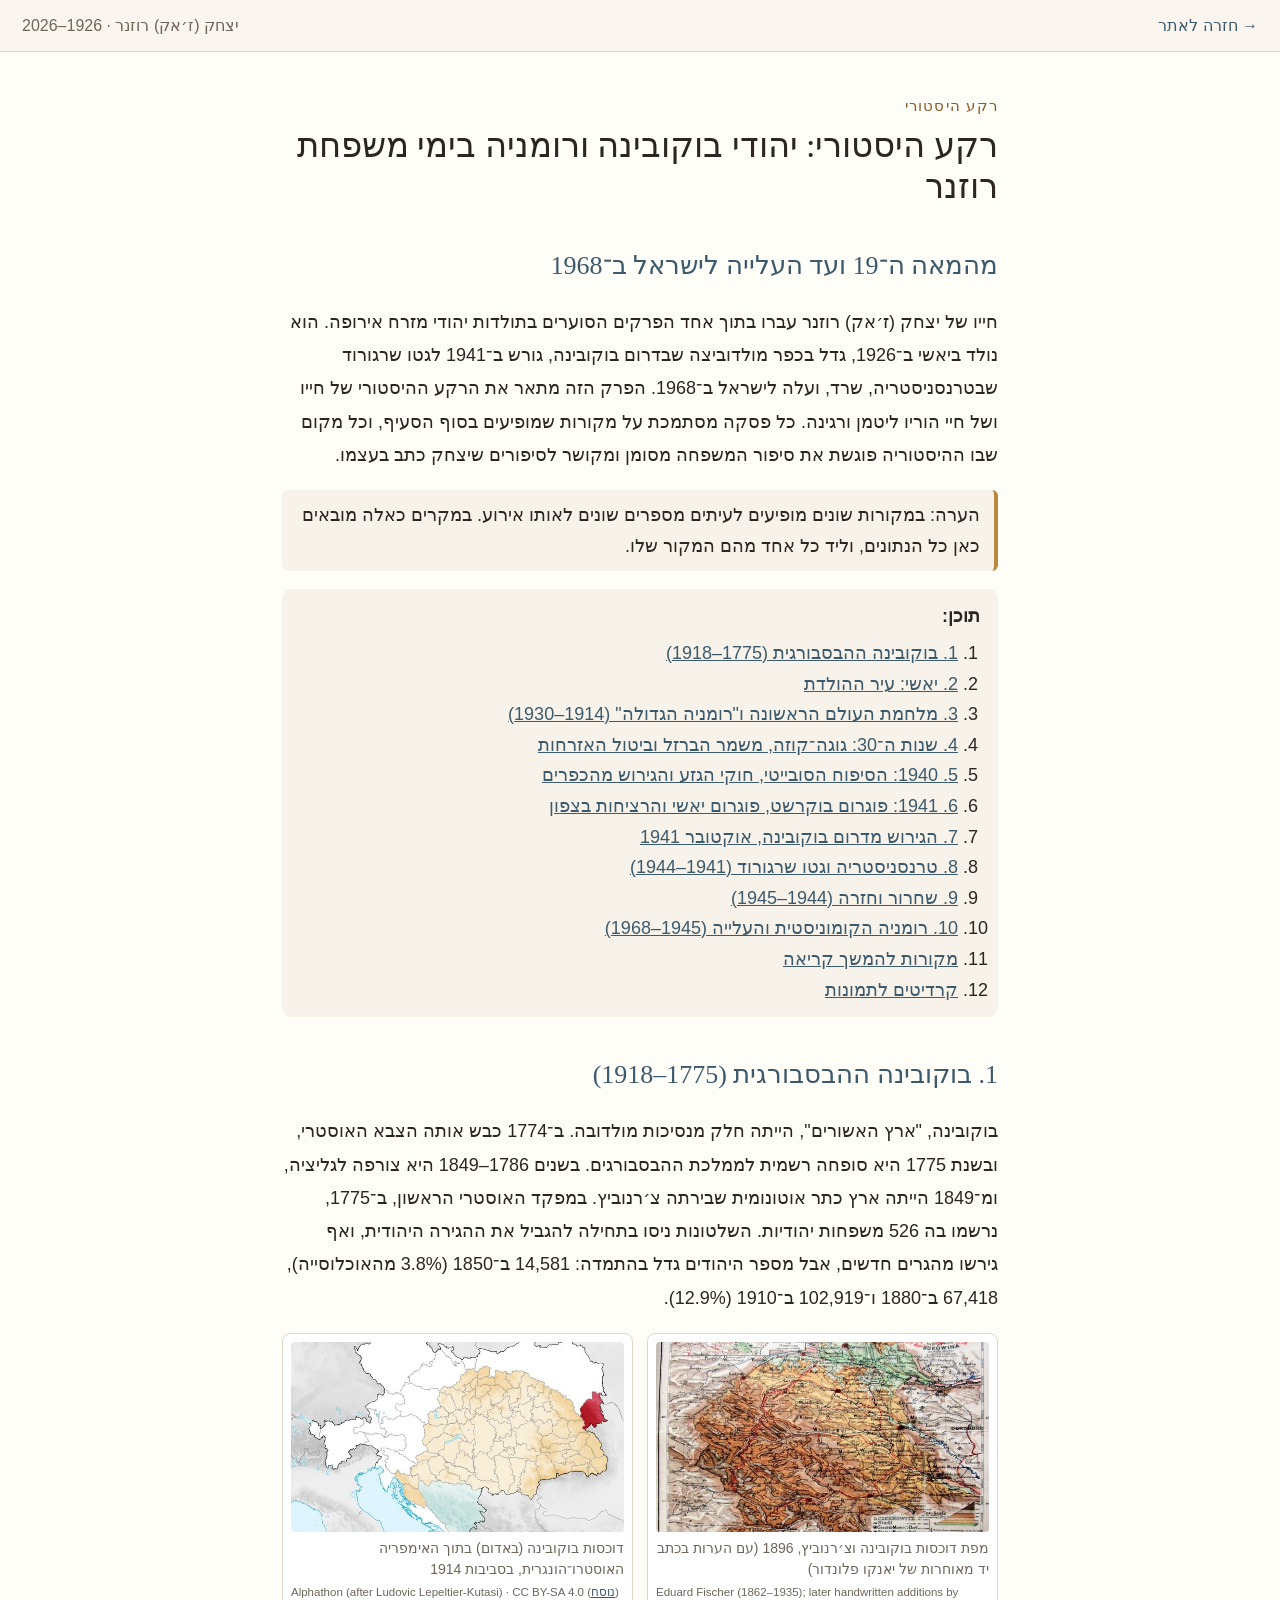
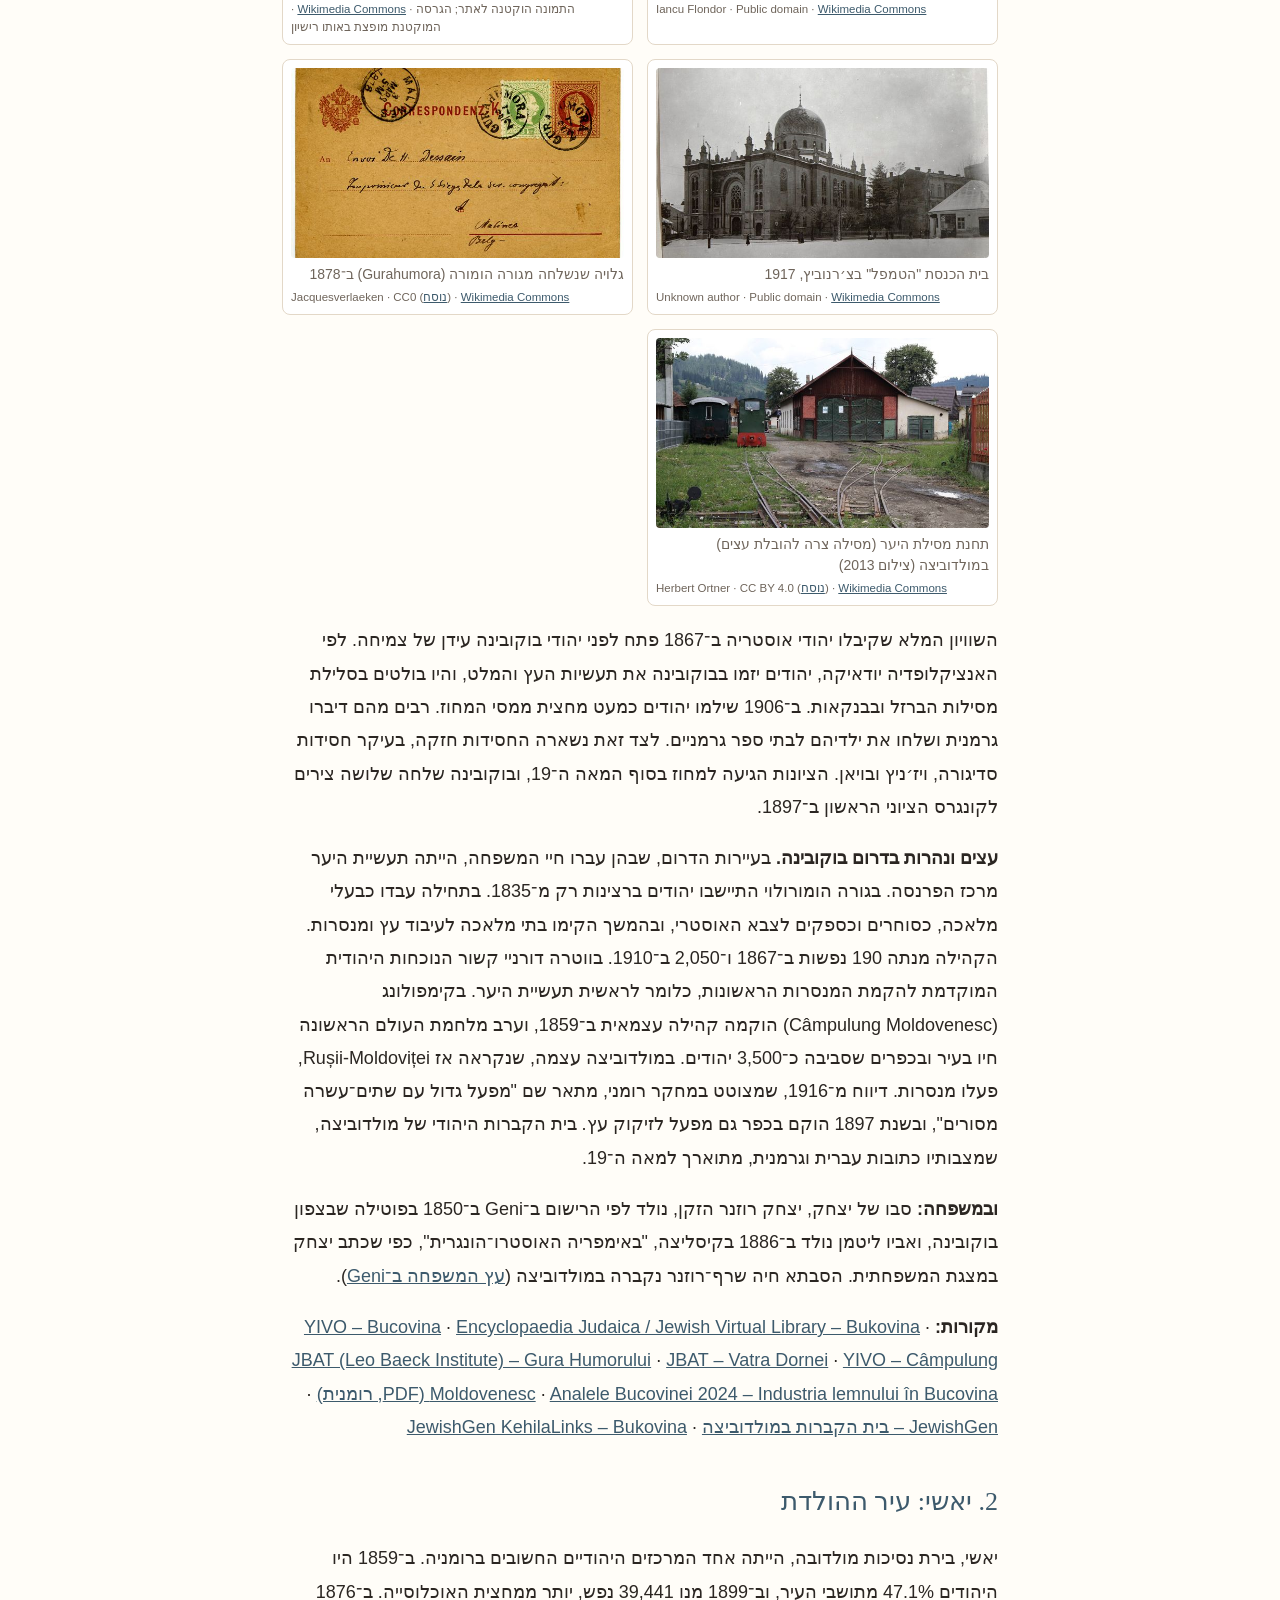
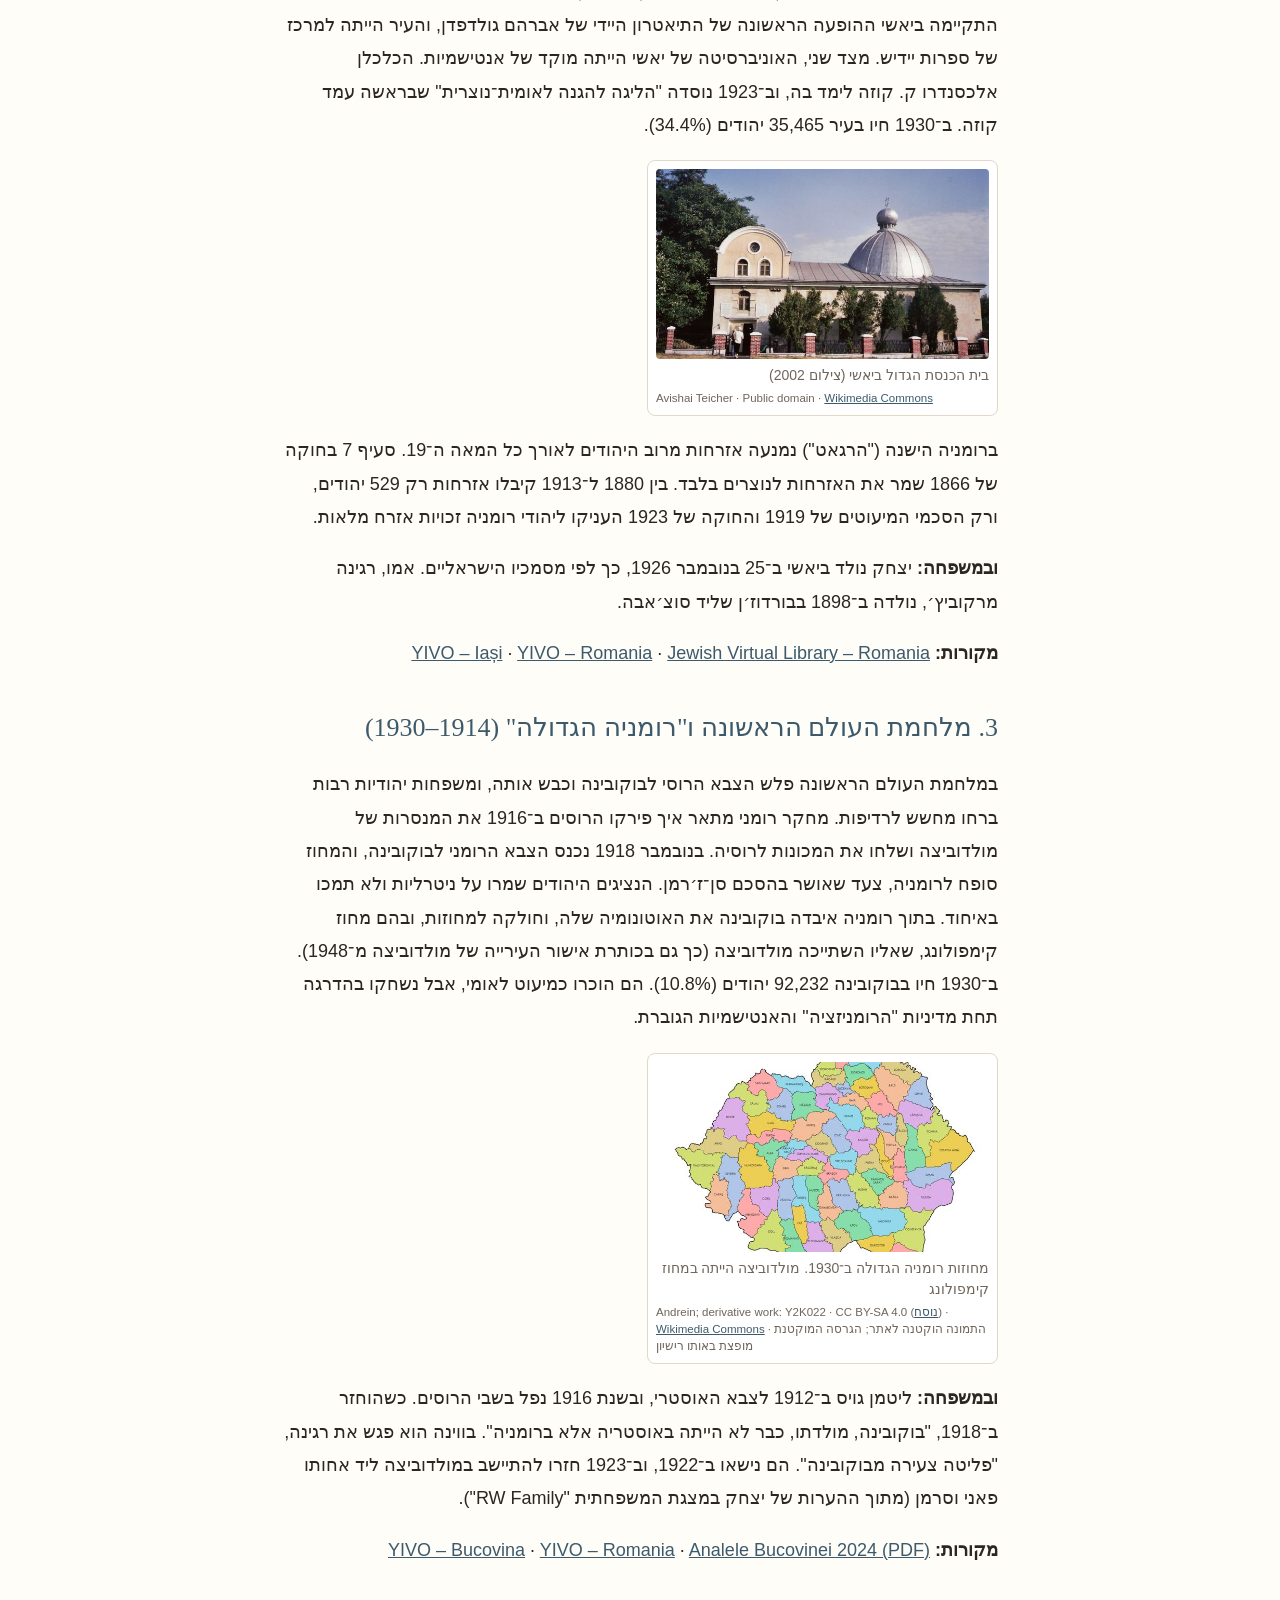
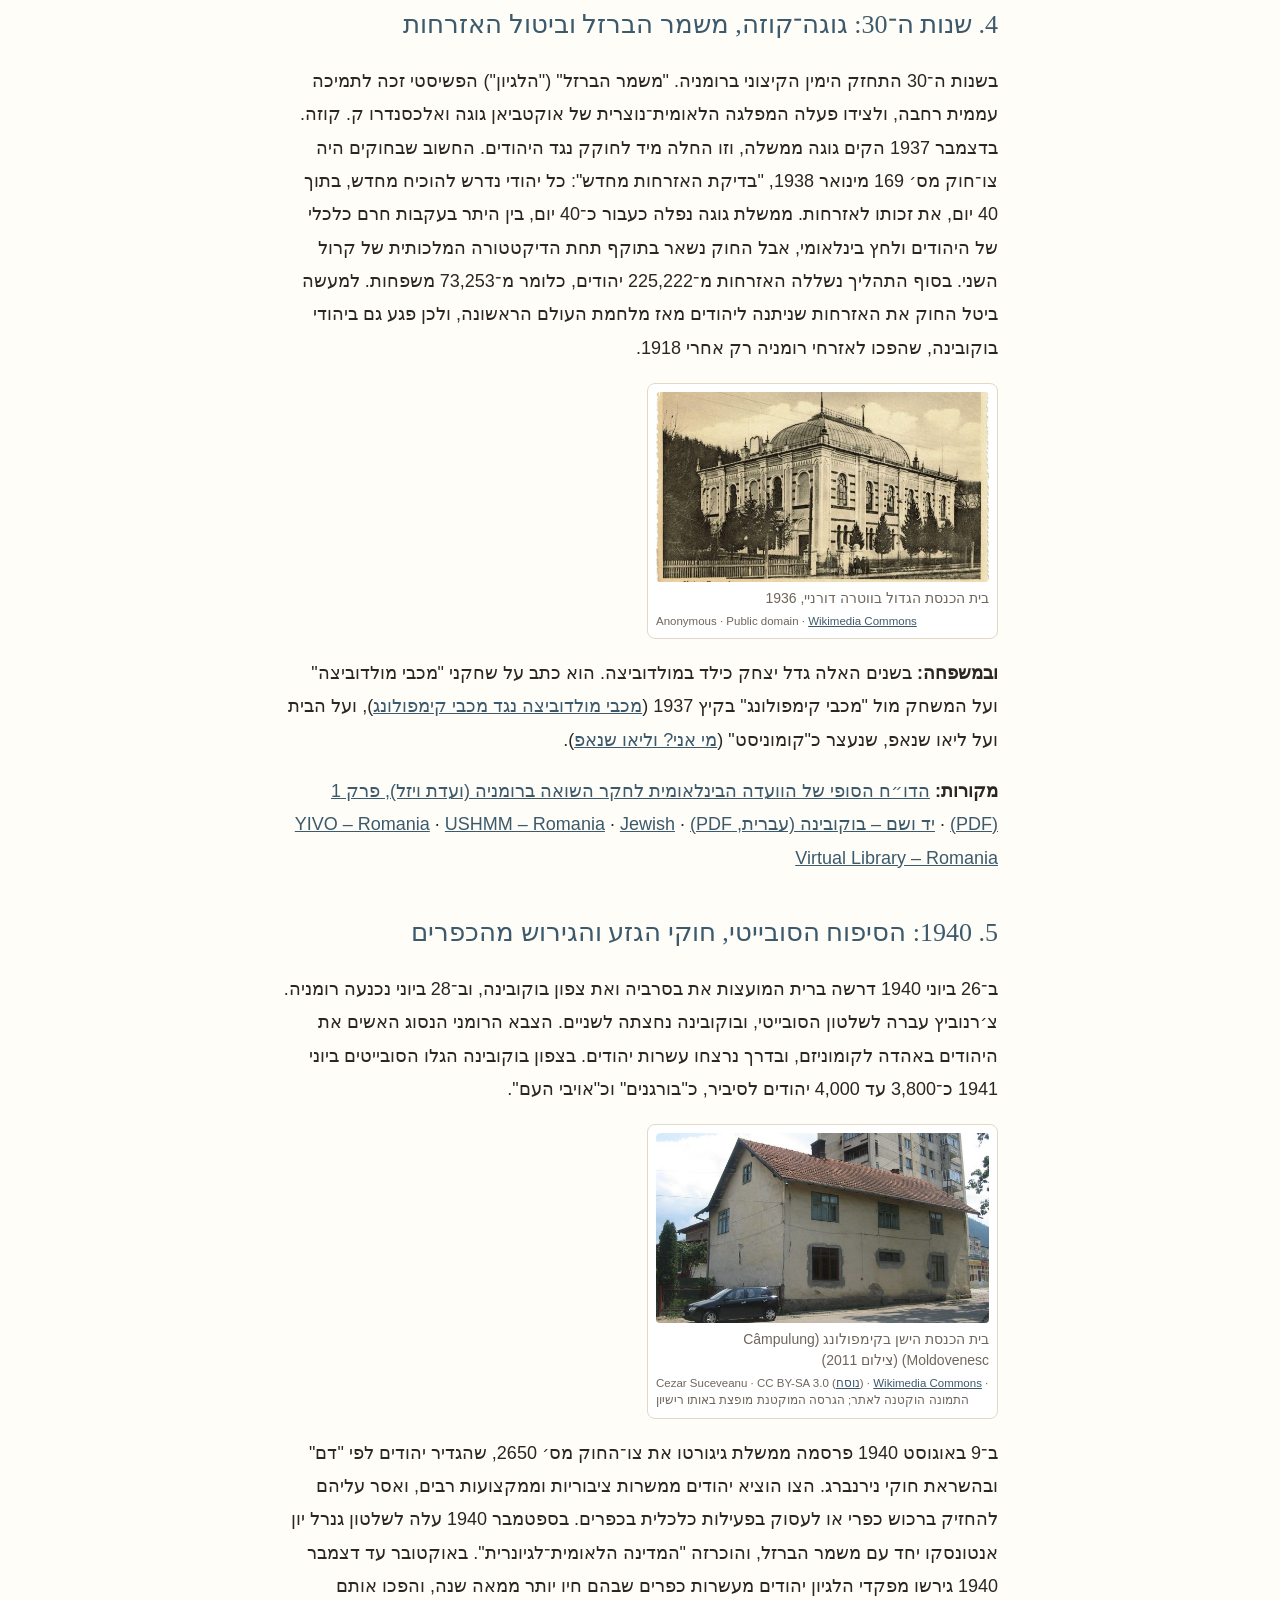
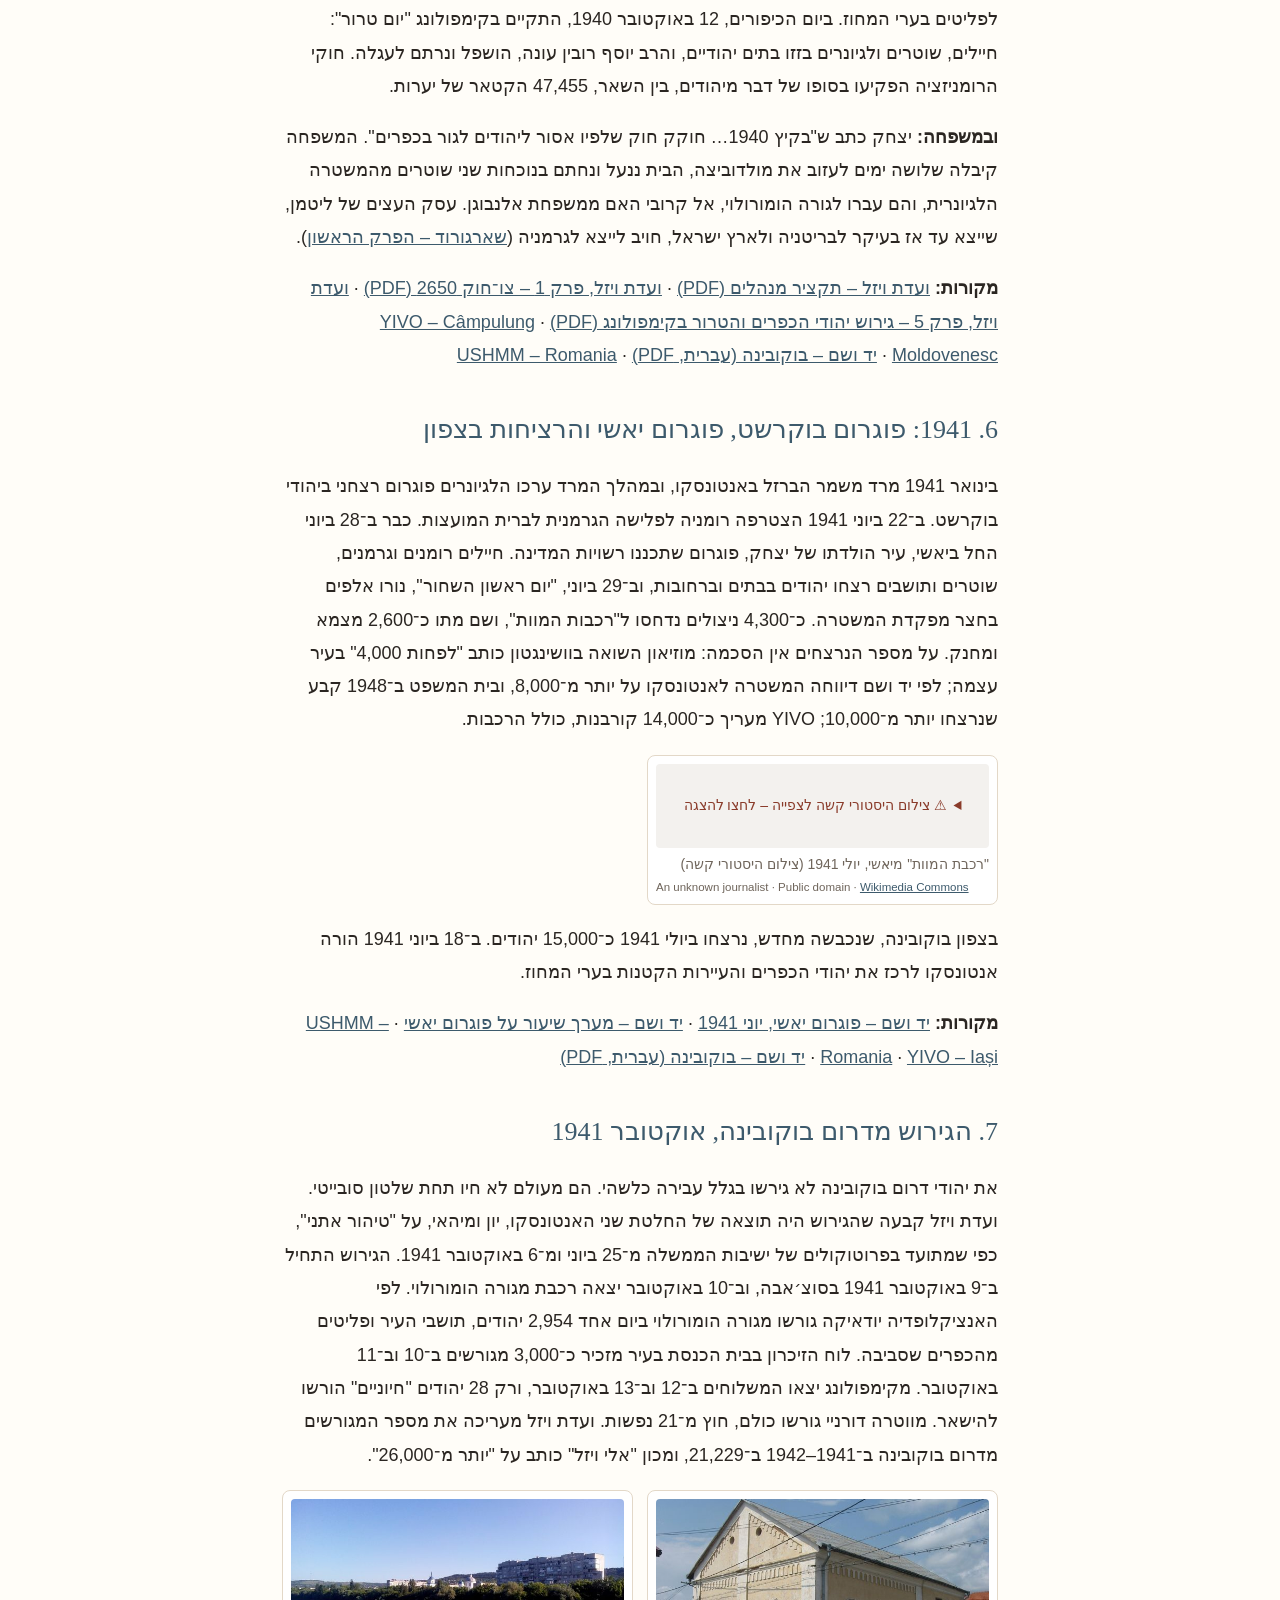
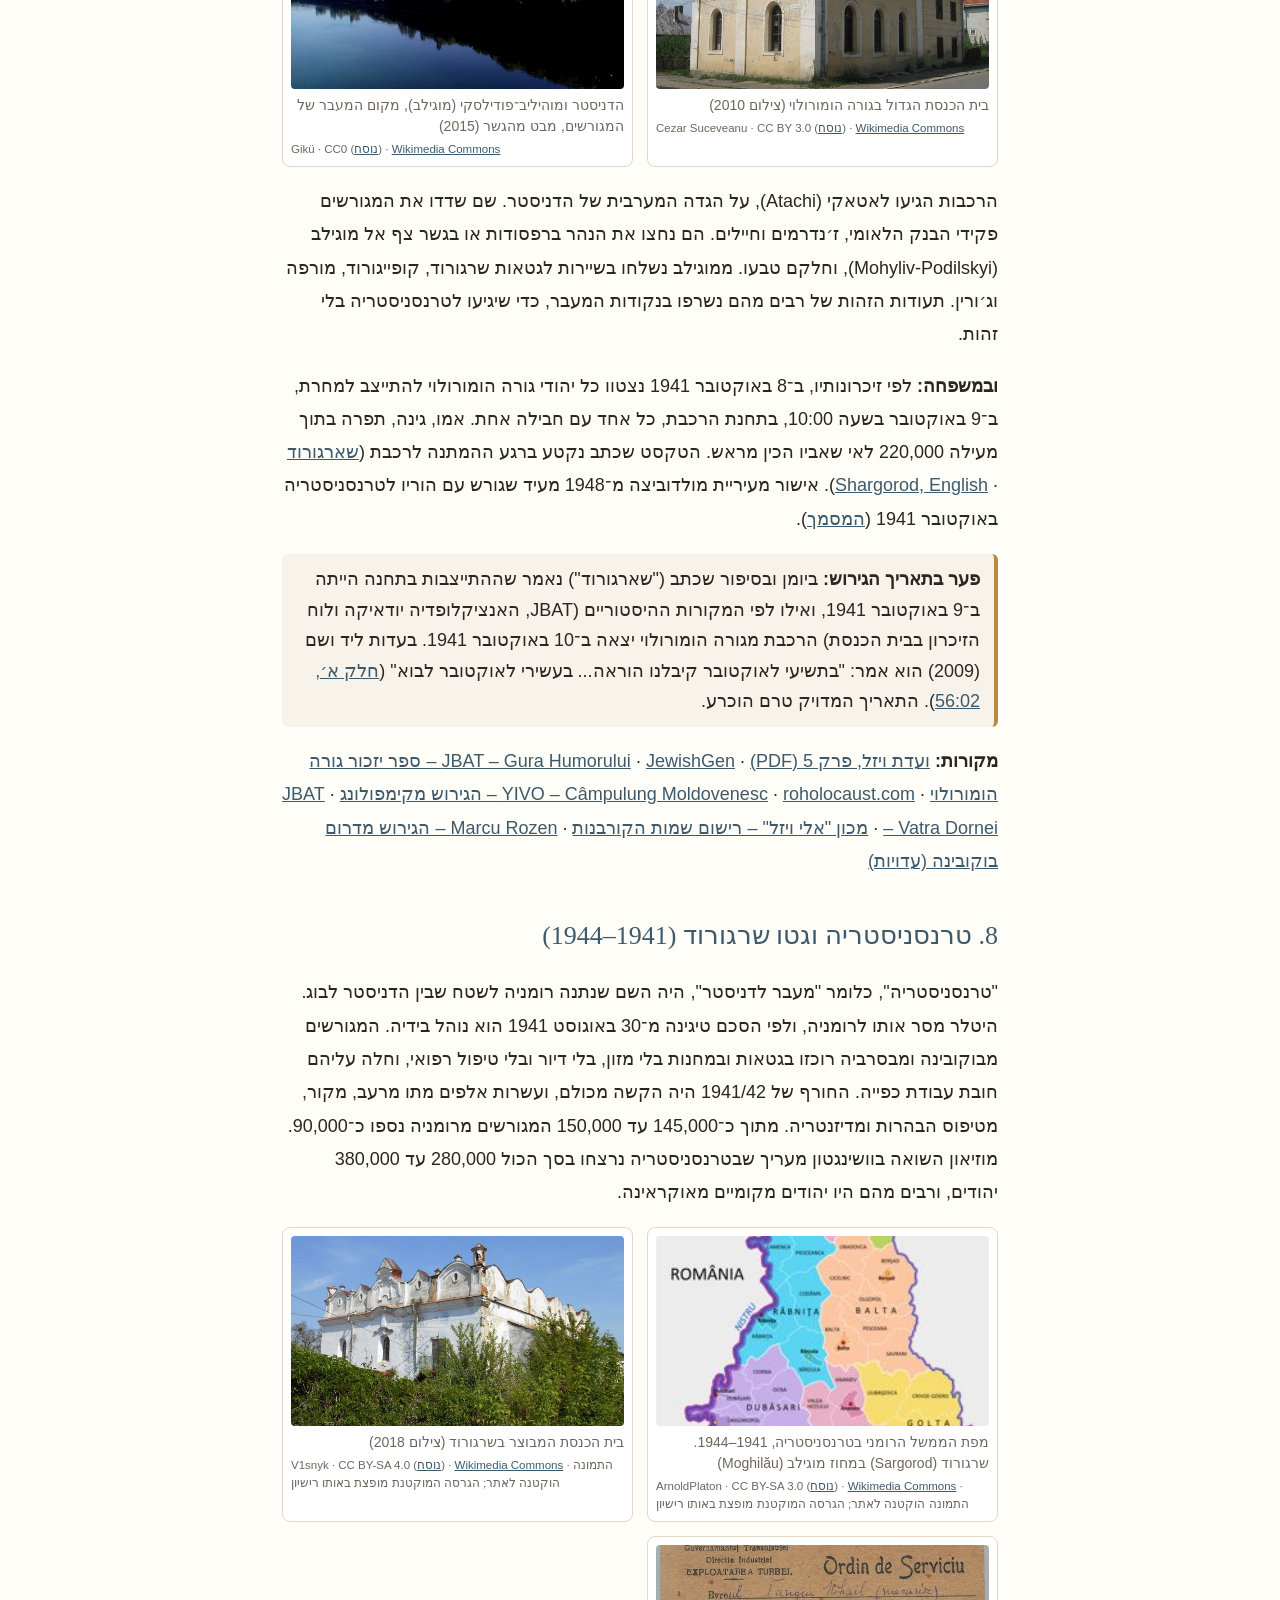
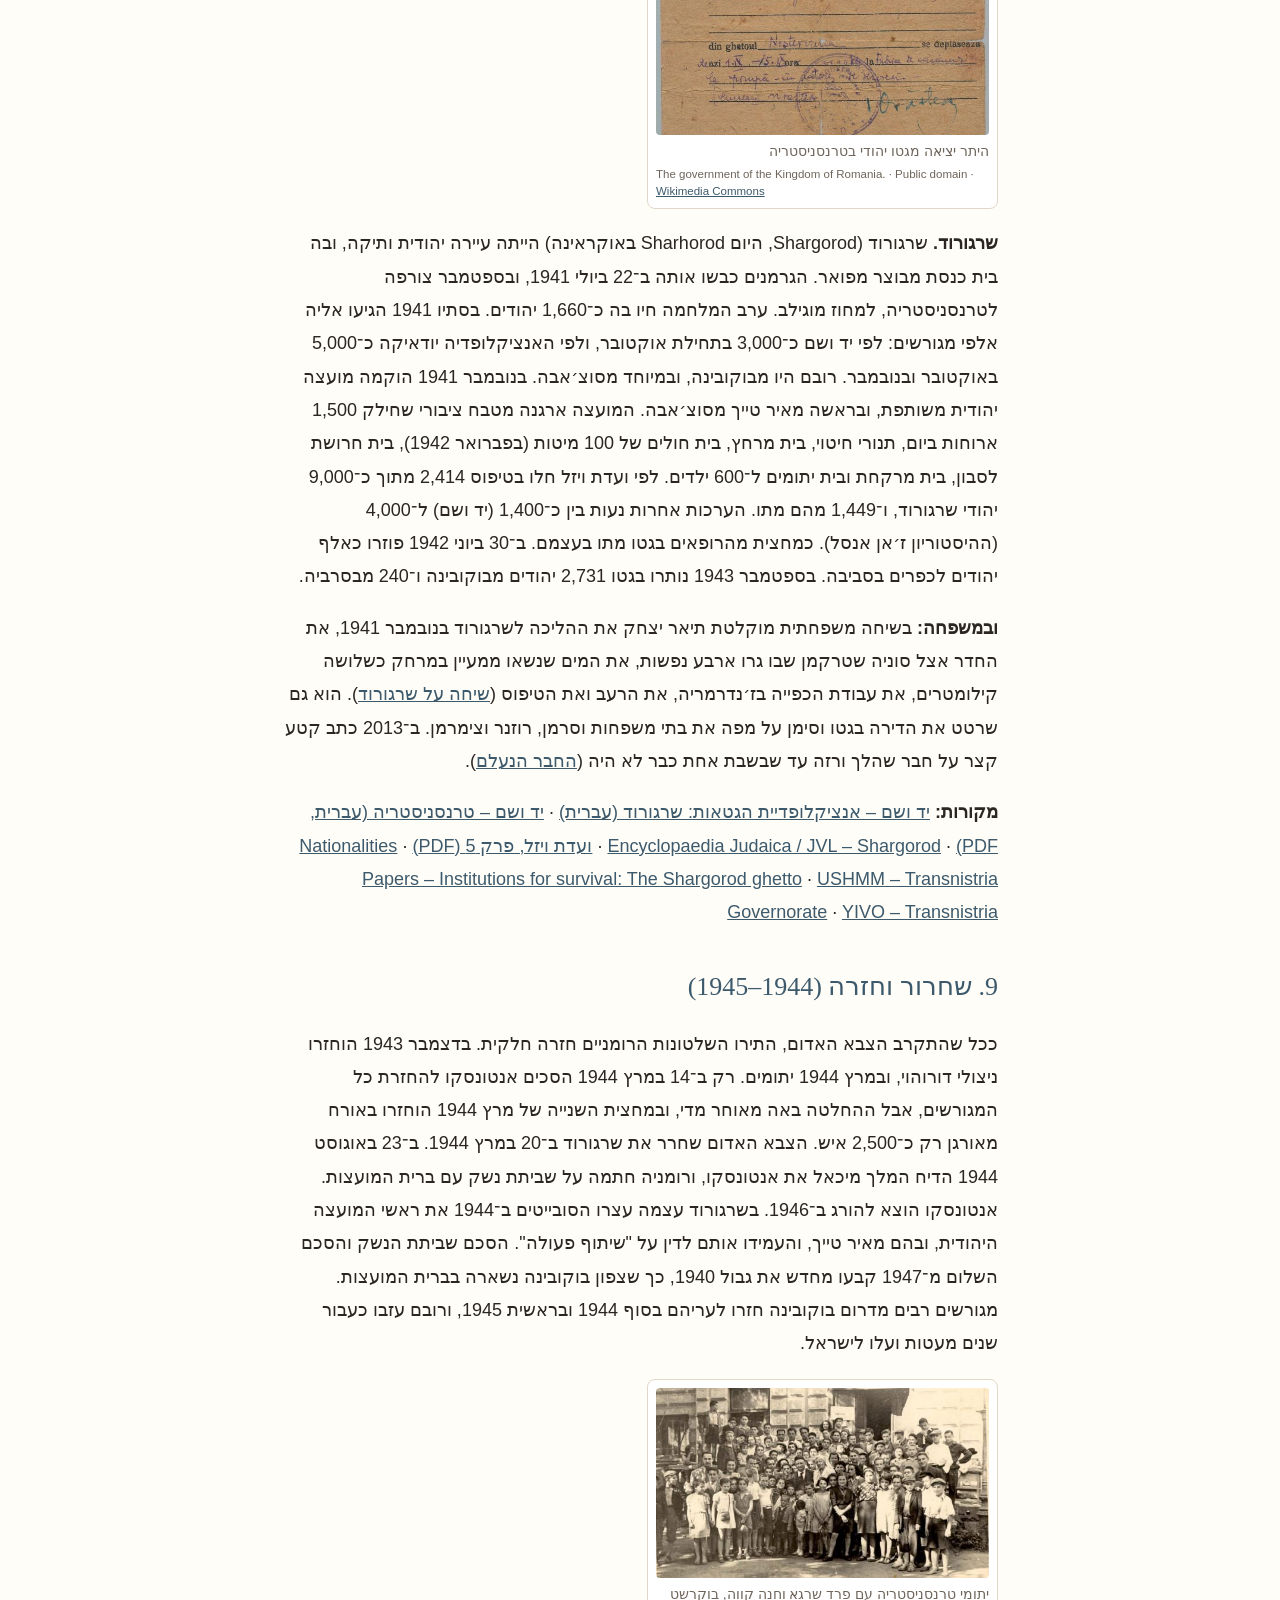
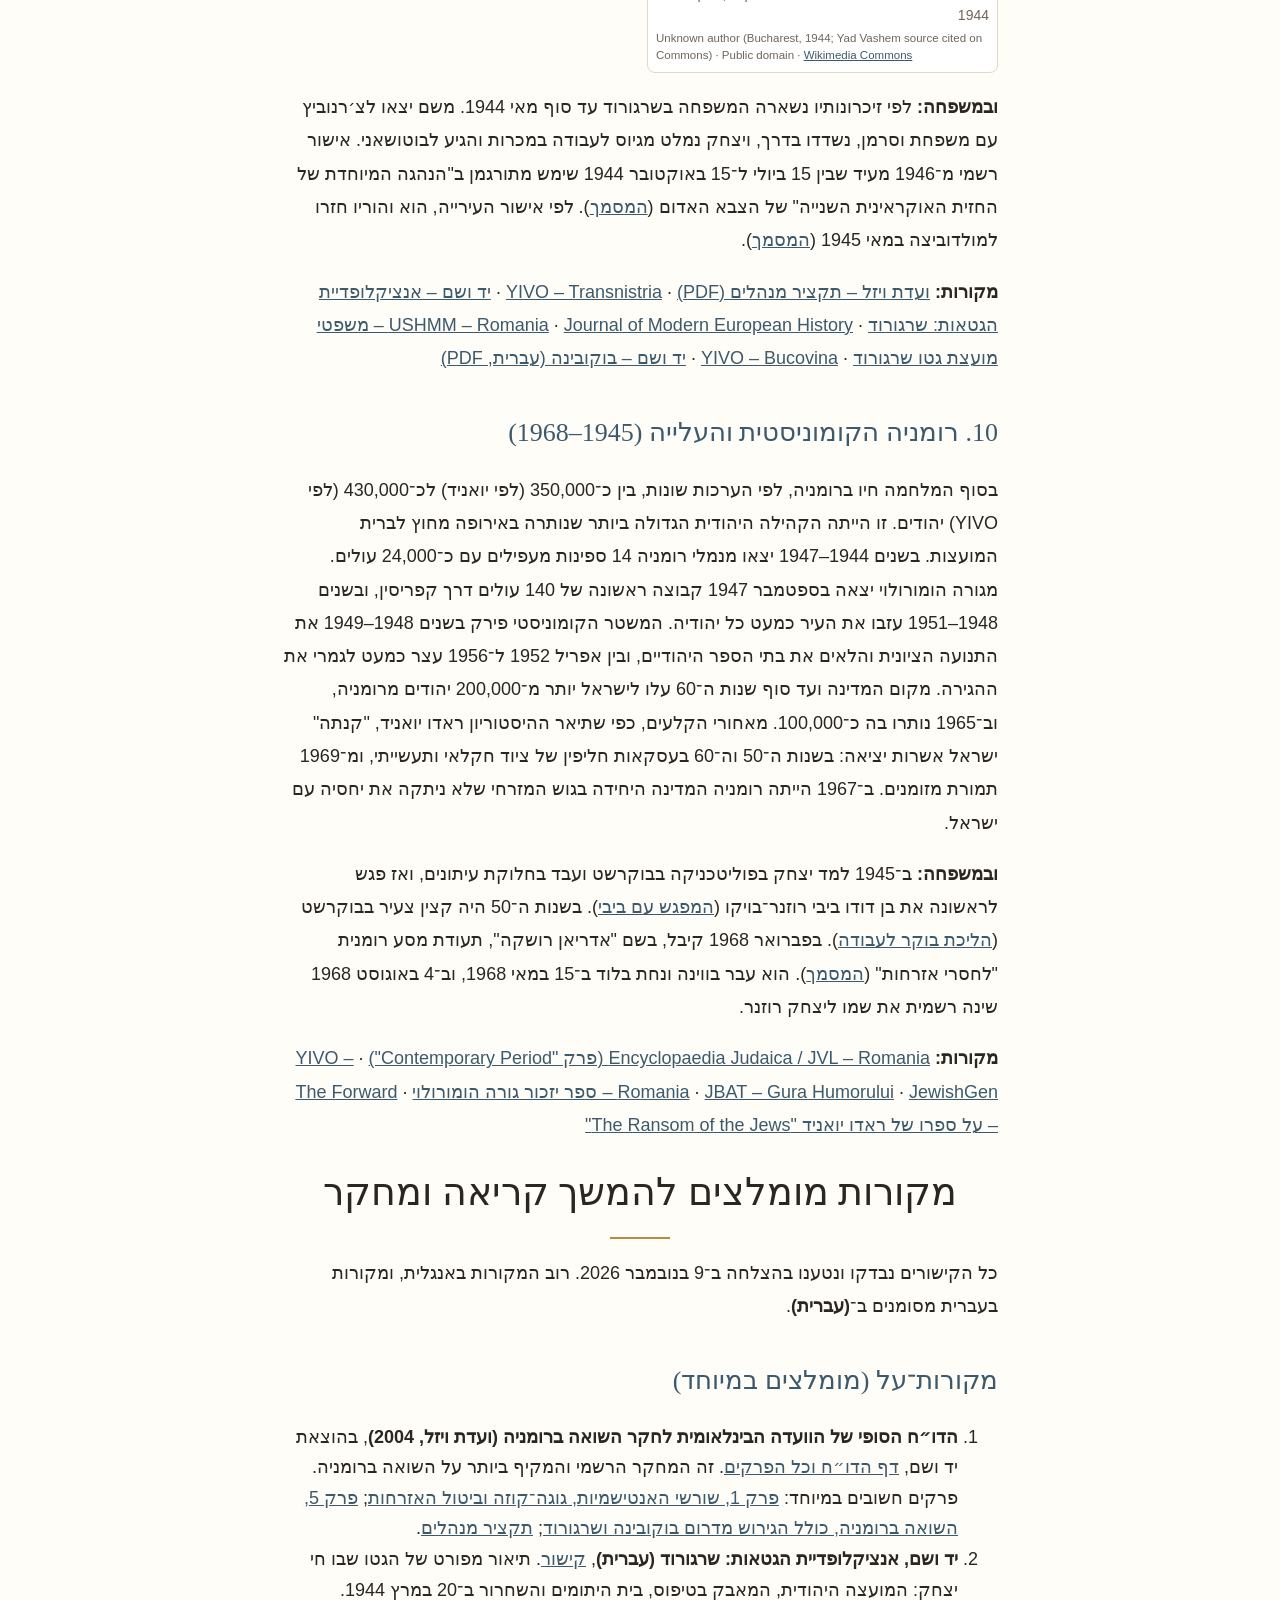
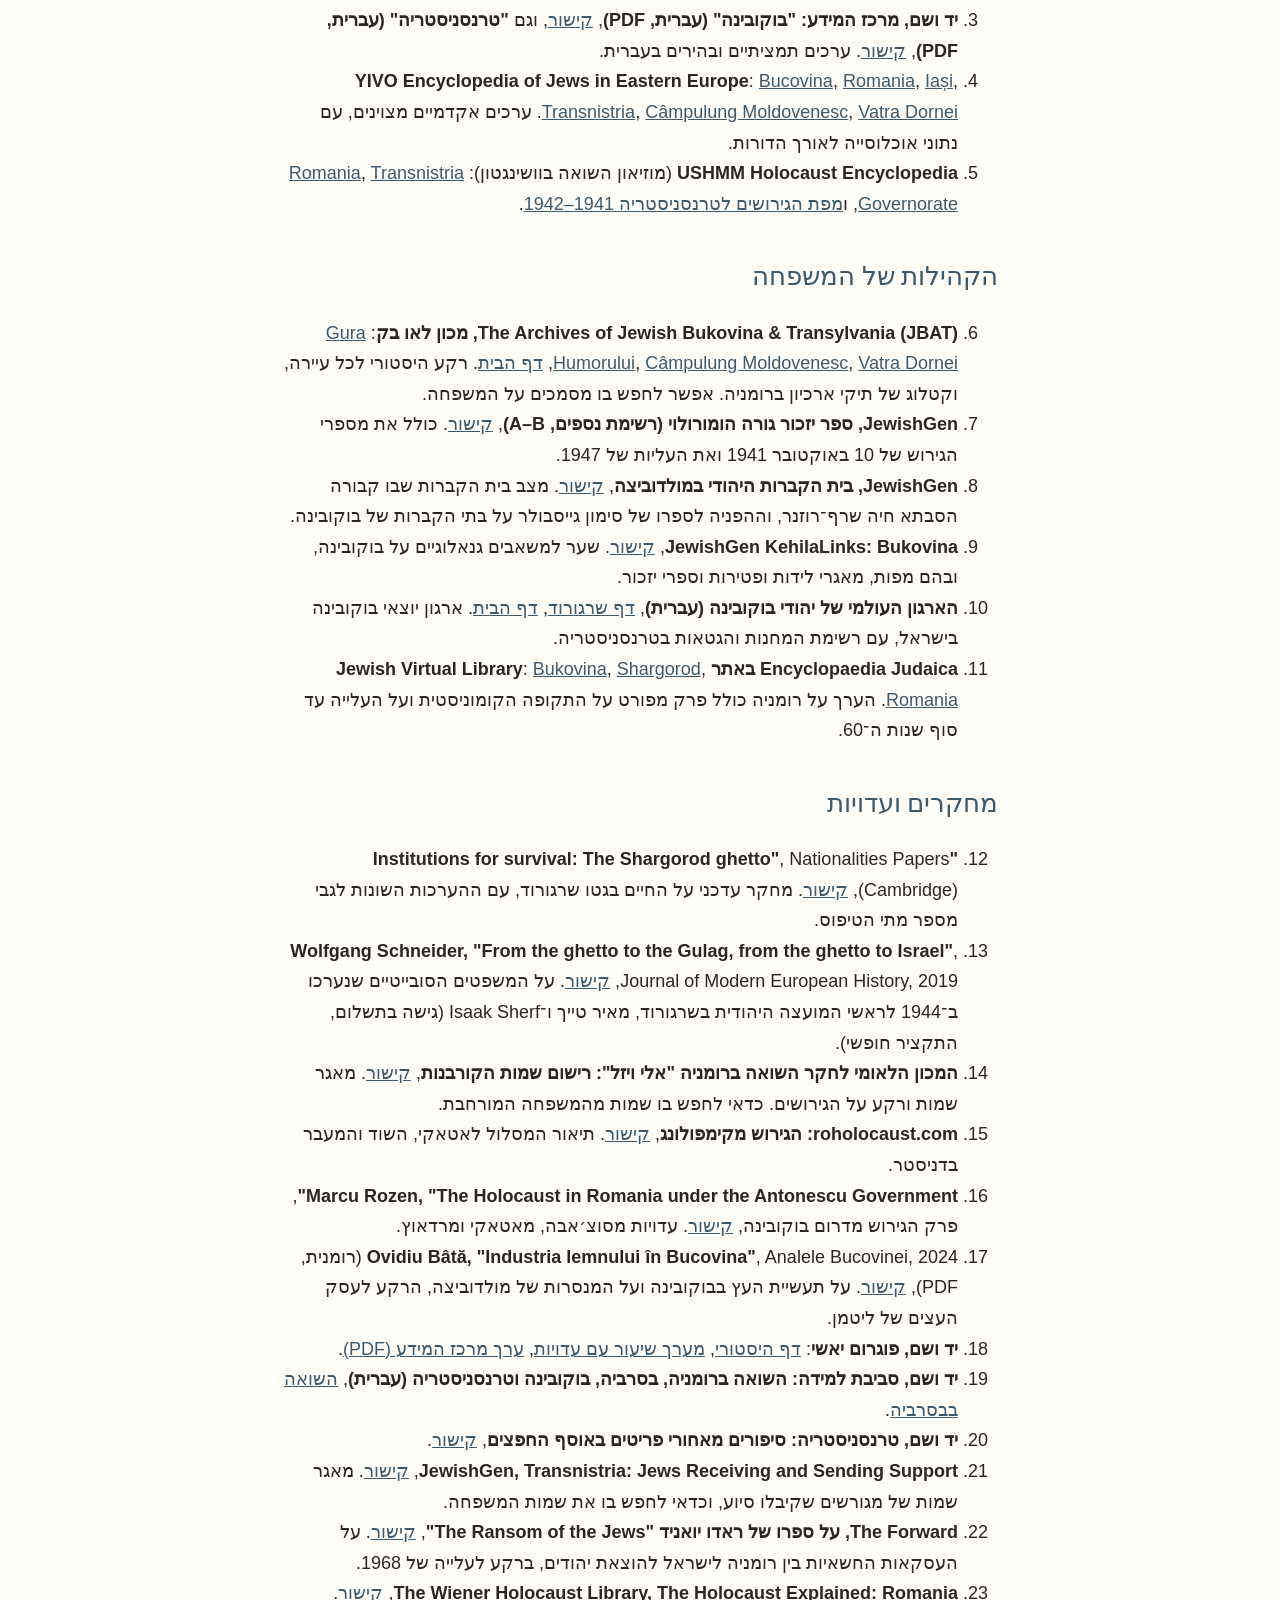
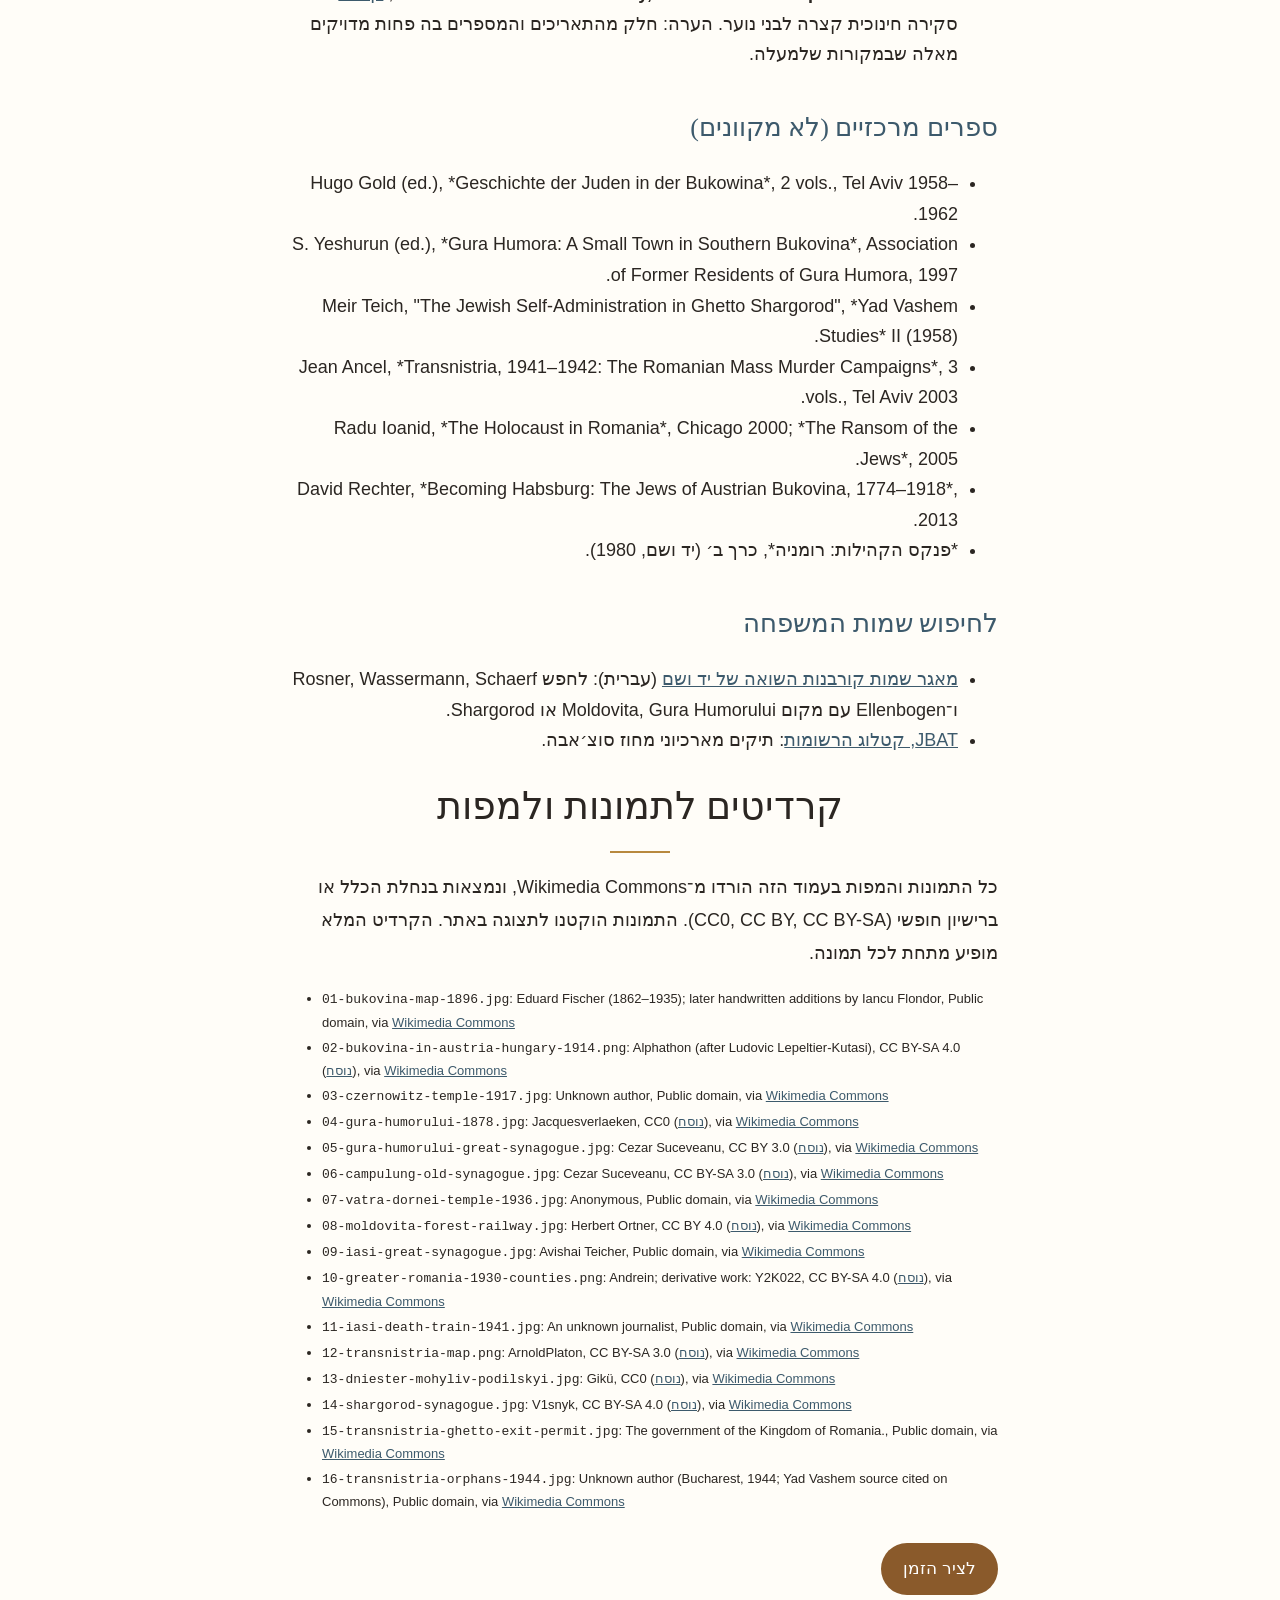
==== history.html @ e9be339d "Historical background page, image credits, sources; context events in timeline" ====
<!doctype html>
<html lang="he" dir="rtl">
<head><meta charset="utf-8"><meta name="viewport" content="width=device-width,initial-scale=1">
<meta name="robots" content="noindex">
<title>רקע היסטורי: יהודי רומניה ובוקובינה · יצחק רוזנר 100</title>
<link rel="stylesheet" href="css/style.css"></head>
<body class="story-page history-page">
<header class="topbar"><a href="index.html" class="back">→ חזרה לאתר</a><span class="brand">יצחק (ז׳אק) רוזנר · 1926–2026</span></header>
<main class="story-wrap hist">
<p class="eyebrow">רקע היסטורי</p>
<h1>רקע היסטורי: יהודי בוקובינה ורומניה בימי משפחת רוזנר</h1>
<h3>מהמאה ה־19 ועד העלייה לישראל ב־1968</h3>
<p>חייו של יצחק (ז׳אק) רוזנר עברו בתוך אחד הפרקים הסוערים בתולדות יהודי מזרח אירופה. הוא נולד ביאשי ב־1926, גדל בכפר מולדוביצה שבדרום בוקובינה, גורש ב־1941 לגטו שרגורוד שבטרנסניסטריה, שרד, ועלה לישראל ב־1968. הפרק הזה מתאר את הרקע ההיסטורי של חייו ושל חיי הוריו ליטמן ורגינה. כל פסקה מסתמכת על מקורות שמופיעים בסוף הסעיף, וכל מקום שבו ההיסטוריה פוגשת את סיפור המשפחה מסומן ומקושר לסיפורים שיצחק כתב בעצמו.</p>
<blockquote>הערה: במקורות שונים מופיעים לעיתים מספרים שונים לאותו אירוע. במקרים כאלה מובאים כאן כל הנתונים, וליד כל אחד מהם המקור שלו.</blockquote>

<nav class="htoc"><b>תוכן:</b><ol><li><a href="#h1">1. בוקובינה ההבסבורגית (1775–1918)</a></li><li><a href="#h2">2. יאשי: עיר ההולדת</a></li><li><a href="#h3">3. מלחמת העולם הראשונה ו"רומניה הגדולה" (1914–1930)</a></li><li><a href="#h4">4. שנות ה־30: גוגה־קוזה, משמר הברזל וביטול האזרחות</a></li><li><a href="#h5">5. 1940: הסיפוח הסובייטי, חוקי הגזע והגירוש מהכפרים</a></li><li><a href="#h6">6. 1941: פוגרום בוקרשט, פוגרום יאשי והרציחות בצפון</a></li><li><a href="#h7">7. הגירוש מדרום בוקובינה, אוקטובר 1941</a></li><li><a href="#h8">8. טרנסניסטריה וגטו שרגורוד (1941–1944)</a></li><li><a href="#h9">9. שחרור וחזרה (1944–1945)</a></li><li><a href="#h10">10. רומניה הקומוניסטית והעלייה (1945–1968)</a></li><li><a href="#sources">מקורות להמשך קריאה</a></li><li><a href="#credits">קרדיטים לתמונות</a></li></ol></nav>
<section class="hsec"><h3 id="h1">1. בוקובינה ההבסבורגית (1775–1918)</h3>
<p>בוקובינה, "ארץ האשורים", הייתה חלק מנסיכות מולדובה. ב־1774 כבש אותה הצבא האוסטרי, ובשנת 1775 היא סופחה רשמית לממלכת ההבסבורגים. בשנים 1786–1849 היא צורפה לגליציה, ומ־1849 הייתה ארץ כתר אוטונומית שבירתה צ׳רנוביץ. במפקד האוסטרי הראשון, ב־1775, נרשמו בה 526 משפחות יהודיות. השלטונות ניסו בתחילה להגביל את ההגירה היהודית, ואף גירשו מהגרים חדשים, אבל מספר היהודים גדל בהתמדה: 14,581 ב־1850 (3.8% מהאוכלוסייה), 67,418 ב־1880 ו־102,919 ב־1910 (12.9%).</p><div class="hfigs"><figure class="hfig"><a href="img/hist/01-bukovina-map-1896.jpg" target="_blank"><img loading="lazy" src="img/hist/01-bukovina-map-1896-t.jpg" alt="מפת דוכסות בוקובינה וצ׳רנוביץ, 1896 (עם הערות בכתב יד מאוחרות של יאנקו פלונדור)"></a><figcaption>מפת דוכסות בוקובינה וצ׳רנוביץ, 1896 (עם הערות בכתב יד מאוחרות של יאנקו פלונדור)<span class="credit">Eduard Fischer (1862–1935); later handwritten additions by Iancu Flondor · Public domain · <a href="https://commons.wikimedia.org/wiki/File:Handkarte_des_Gerzogthumes_Bukowina_%26_Czernowitz.jpg" target="_blank" rel="noopener">Wikimedia Commons</a></span></figcaption></figure><figure class="hfig"><a href="img/hist/02-bukovina-in-austria-hungary-1914.jpg" target="_blank"><img loading="lazy" src="img/hist/02-bukovina-in-austria-hungary-1914-t.jpg" alt="דוכסות בוקובינה (באדום) בתוך האימפריה האוסטרו־הונגרית, בסביבות 1914"></a><figcaption>דוכסות בוקובינה (באדום) בתוך האימפריה האוסטרו־הונגרית, בסביבות 1914<span class="credit">Alphathon (after Ludovic Lepeltier-Kutasi) · CC BY-SA 4.0 (<a href="https://creativecommons.org/licenses/by-sa/4.0" target="_blank" rel="noopener">נוסח</a>) · <a href="https://commons.wikimedia.org/wiki/File:Duchy_of_Bukovina_within_Austria-Hungary_1914.png" target="_blank" rel="noopener">Wikimedia Commons</a> · התמונה הוקטנה לאתר; הגרסה המוקטנת מופצת באותו רישיון</span></figcaption></figure><figure class="hfig"><a href="img/hist/03-czernowitz-temple-1917.jpg" target="_blank"><img loading="lazy" src="img/hist/03-czernowitz-temple-1917-t.jpg" alt="בית הכנסת &quot;הטמפל&quot; בצ׳רנוביץ, 1917"></a><figcaption>בית הכנסת "הטמפל" בצ׳רנוביץ, 1917<span class="credit">Unknown author · Public domain · <a href="https://commons.wikimedia.org/wiki/File:Czernowitz,_Tempel_(01).jpg" target="_blank" rel="noopener">Wikimedia Commons</a></span></figcaption></figure><figure class="hfig"><a href="img/hist/04-gura-humorului-1878.jpg" target="_blank"><img loading="lazy" src="img/hist/04-gura-humorului-1878-t.jpg" alt="גלויה שנשלחה מגורה הומורה (Gurahumora) ב־1878"></a><figcaption>גלויה שנשלחה מגורה הומורה (Gurahumora) ב־1878<span class="credit">Jacquesverlaeken · CC0 (<a href="https://creativecommons.org/publicdomain/zero/1.0/deed.en" target="_blank" rel="noopener">נוסח</a>) · <a href="https://commons.wikimedia.org/wiki/File:Gurahumora_1878_Gura_Humorului.jpg" target="_blank" rel="noopener">Wikimedia Commons</a></span></figcaption></figure><figure class="hfig"><a href="img/hist/08-moldovita-forest-railway.jpg" target="_blank"><img loading="lazy" src="img/hist/08-moldovita-forest-railway-t.jpg" alt="תחנת מסילת היער (מסילה צרה להובלת עצים) במולדוביצה (צילום 2013)"></a><figcaption>תחנת מסילת היער (מסילה צרה להובלת עצים) במולדוביצה (צילום 2013)<span class="credit">Herbert Ortner · CC BY 4.0 (<a href="https://creativecommons.org/licenses/by/4.0" target="_blank" rel="noopener">נוסח</a>) · <a href="https://commons.wikimedia.org/wiki/File:Moldovita_forest_railway_2013-07-12_01.jpg" target="_blank" rel="noopener">Wikimedia Commons</a></span></figcaption></figure></div>
<p>השוויון המלא שקיבלו יהודי אוסטריה ב־1867 פתח לפני יהודי בוקובינה עידן של צמיחה. לפי האנציקלופדיה יודאיקה, יהודים יזמו בבוקובינה את תעשיות העץ והמלט, והיו בולטים בסלילת מסילות הברזל ובבנקאות. ב־1906 שילמו יהודים כמעט מחצית ממסי המחוז. רבים מהם דיברו גרמנית ושלחו את ילדיהם לבתי ספר גרמניים. לצד זאת נשארה החסידות חזקה, בעיקר חסידות סדיגורה, ויז׳ניץ ובויאן. הציונות הגיעה למחוז בסוף המאה ה־19, ובוקובינה שלחה שלושה צירים לקונגרס הציוני הראשון ב־1897.</p>
<p><strong>עצים ונהרות בדרום בוקובינה.</strong> בעיירות הדרום, שבהן עברו חיי המשפחה, הייתה תעשיית היער מרכז הפרנסה. בגורה הומורולוי התיישבו יהודים ברצינות רק מ־1835. בתחילה עבדו כבעלי מלאכה, כסוחרים וכספקים לצבא האוסטרי, ובהמשך הקימו בתי מלאכה לעיבוד עץ ומנסרות. הקהילה מנתה 190 נפשות ב־1867 ו־2,050 ב־1910. בווטרה דורניי קשור הנוכחות היהודית המוקדמת להקמת המנסרות הראשונות, כלומר לראשית תעשיית היער. בקימפולונג (Câmpulung Moldovenesc) הוקמה קהילה עצמאית ב־1859, וערב מלחמת העולם הראשונה חיו בעיר ובכפרים שסביבה כ־3,500 יהודים. במולדוביצה עצמה, שנקראה אז Rușii-Moldoviței, פעלו מנסרות. דיווח מ־1916, שמצוטט במחקר רומני, מתאר שם "מפעל גדול עם שתים־עשרה מסורים", ובשנת 1897 הוקם בכפר גם מפעל לזיקוק עץ. בית הקברות היהודי של מולדוביצה, שמצבותיו כתובות עברית וגרמנית, מתוארך למאה ה־19.</p>
<p><strong>ובמשפחה:</strong> סבו של יצחק, יצחק רוזנר הזקן, נולד לפי הרישום ב־Geni ב־1850 בפוטילה שבצפון בוקובינה, ואביו ליטמן נולד ב־1886 בקיסליצה, "באימפריה האוסטרו־הונגרית", כפי שכתב יצחק במצגת המשפחתית. הסבתא חיה שרף־רוזנר נקברה במולדוביצה (<a href="https://www.geni.com/people/Yitzkhak-Rosner/145344" target="_blank" rel="noopener">עץ המשפחה ב־Geni</a>).</p>
<p><strong>מקורות:</strong> <a href="https://encyclopedia.yivo.org/article.aspx/bucovina" target="_blank" rel="noopener">YIVO – Bucovina</a> · <a href="https://www.jewishvirtuallibrary.org/bukovina" target="_blank" rel="noopener">Encyclopaedia Judaica / Jewish Virtual Library – Bukovina</a> · <a href="https://jbat.lbi.org/locality/gura-humorului" target="_blank" rel="noopener">JBAT (Leo Baeck Institute) – Gura Humorului</a> · <a href="https://jbat.lbi.org/locality/vatra-dornei" target="_blank" rel="noopener">JBAT – Vatra Dornei</a> · <a href="https://encyclopedia.yivo.org/article/913" target="_blank" rel="noopener">YIVO – Câmpulung Moldovenesc</a> · <a href="https://analelebucovinei.ro/02_2024/8Ovidiu_B%C3%A2t%C4%83_Bucovina_cultur%C4%83.pdf" target="_blank" rel="noopener">Analele Bucovinei 2024 – Industria lemnului în Bucovina (PDF, רומנית)</a> · <a href="https://cdp.jewishgen.org/eastern-europe/romania/moldovita-suceava" target="_blank" rel="noopener">JewishGen – בית הקברות במולדוביצה</a> · <a href="https://kehilalinks.jewishgen.org/bukovina/bukovina.html" target="_blank" rel="noopener">JewishGen KehilaLinks – Bukovina</a></p>
</section><section class="hsec"><h3 id="h2">2. יאשי: עיר ההולדת</h3>
<p>יאשי, בירת נסיכות מולדובה, הייתה אחד המרכזים היהודיים החשובים ברומניה. ב־1859 היו היהודים 47.1% מתושבי העיר, וב־1899 מנו 39,441 נפש, יותר ממחצית האוכלוסייה. ב־1876 התקיימה ביאשי ההופעה הראשונה של התיאטרון היידי של אברהם גולדפדן, והעיר הייתה למרכז של ספרות יידיש. מצד שני, האוניברסיטה של יאשי הייתה מוקד של אנטישמיות. הכלכלן אלכסנדרו ק. קוזה לימד בה, וב־1923 נוסדה "הליגה להגנה לאומית־נוצרית" שבראשה עמד קוזה. ב־1930 חיו בעיר 35,465 יהודים (34.4%).</p><div class="hfigs"><figure class="hfig"><a href="img/hist/09-iasi-great-synagogue.jpg" target="_blank"><img loading="lazy" src="img/hist/09-iasi-great-synagogue-t.jpg" alt="בית הכנסת הגדול ביאשי (צילום 2002)"></a><figcaption>בית הכנסת הגדול ביאשי (צילום 2002)<span class="credit">Avishai Teicher · Public domain · <a href="https://commons.wikimedia.org/wiki/File:The_great_synagogue_in_Iasi,_Romania.jpg" target="_blank" rel="noopener">Wikimedia Commons</a></span></figcaption></figure></div>
<p>ברומניה הישנה ("הרגאט") נמנעה אזרחות מרוב היהודים לאורך כל המאה ה־19. סעיף 7 בחוקה של 1866 שמר את האזרחות לנוצרים בלבד. בין 1880 ל־1913 קיבלו אזרחות רק 529 יהודים, ורק הסכמי המיעוטים של 1919 והחוקה של 1923 העניקו ליהודי רומניה זכויות אזרח מלאות.</p>
<p><strong>ובמשפחה:</strong> יצחק נולד ביאשי ב־25 בנובמבר 1926, כך לפי מסמכיו הישראליים. אמו, רגינה מרקוביץ׳, נולדה ב־1898 בבורדוז׳ן שליד סוצ׳אבה.</p>
<p><strong>מקורות:</strong> <a href="https://encyclopedia.yivo.org/article/925" target="_blank" rel="noopener">YIVO – Iași</a> · <a href="https://encyclopedia.yivo.org/article/24" target="_blank" rel="noopener">YIVO – Romania</a> · <a href="https://www.jewishvirtuallibrary.org/romania-virtual-jewish-history-tour" target="_blank" rel="noopener">Jewish Virtual Library – Romania</a></p>
</section><section class="hsec"><h3 id="h3">3. מלחמת העולם הראשונה ו"רומניה הגדולה" (1914–1930)</h3>
<p>במלחמת העולם הראשונה פלש הצבא הרוסי לבוקובינה וכבש אותה, ומשפחות יהודיות רבות ברחו מחשש לרדיפות. מחקר רומני מתאר איך פירקו הרוסים ב־1916 את המנסרות של מולדוביצה ושלחו את המכונות לרוסיה. בנובמבר 1918 נכנס הצבא הרומני לבוקובינה, והמחוז סופח לרומניה, צעד שאושר בהסכם סן־ז׳רמן. הנציגים היהודים שמרו על ניטרליות ולא תמכו באיחוד. בתוך רומניה איבדה בוקובינה את האוטונומיה שלה, וחולקה למחוזות, ובהם מחוז קימפולונג, שאליו השתייכה מולדוביצה (כך גם בכותרת אישור העירייה של מולדוביצה מ־1948). ב־1930 חיו בבוקובינה 92,232 יהודים (10.8%). הם הוכרו כמיעוט לאומי, אבל נשחקו בהדרגה תחת מדיניות "הרומניזציה" והאנטישמיות הגוברת.</p><div class="hfigs"><figure class="hfig"><a href="img/hist/10-greater-romania-1930-counties.jpg" target="_blank"><img loading="lazy" src="img/hist/10-greater-romania-1930-counties-t.jpg" alt="מחוזות רומניה הגדולה ב־1930. מולדוביצה הייתה במחוז קימפולונג"></a><figcaption>מחוזות רומניה הגדולה ב־1930. מולדוביצה הייתה במחוז קימפולונג<span class="credit">Andrein; derivative work: Y2K022 · CC BY-SA 4.0 (<a href="https://creativecommons.org/licenses/by-sa/4.0" target="_blank" rel="noopener">נוסח</a>) · <a href="https://commons.wikimedia.org/wiki/File:Romania_1930_(Counties_Colored_Labeled).png" target="_blank" rel="noopener">Wikimedia Commons</a> · התמונה הוקטנה לאתר; הגרסה המוקטנת מופצת באותו רישיון</span></figcaption></figure></div>
<p><strong>ובמשפחה:</strong> ליטמן גויס ב־1912 לצבא האוסטרי, ובשנת 1916 נפל בשבי הרוסים. כשהוחזר ב־1918, "בוקובינה, מולדתו, כבר לא הייתה באוסטריה אלא ברומניה". בווינה הוא פגש את רגינה, "פליטה צעירה מבוקובינה". הם נישאו ב־1922, וב־1923 חזרו להתיישב במולדוביצה ליד אחותו פאני וסרמן (מתוך ההערות של יצחק במצגת המשפחתית "RW Family").</p>
<p><strong>מקורות:</strong> <a href="https://encyclopedia.yivo.org/article.aspx/bucovina" target="_blank" rel="noopener">YIVO – Bucovina</a> · <a href="https://encyclopedia.yivo.org/article/24" target="_blank" rel="noopener">YIVO – Romania</a> · <a href="https://analelebucovinei.ro/02_2024/8Ovidiu_B%C3%A2t%C4%83_Bucovina_cultur%C4%83.pdf" target="_blank" rel="noopener">Analele Bucovinei 2024 (PDF)</a></p>
</section><section class="hsec"><h3 id="h4">4. שנות ה־30: גוגה־קוזה, משמר הברזל וביטול האזרחות</h3>
<p>בשנות ה־30 התחזק הימין הקיצוני ברומניה. "משמר הברזל" ("הלגיון") הפשיסטי זכה לתמיכה עממית רחבה, ולצידו פעלה המפלגה הלאומית־נוצרית של אוקטביאן גוגה ואלכסנדרו ק. קוזה. בדצמבר 1937 הקים גוגה ממשלה, וזו החלה מיד לחוקק נגד היהודים. החשוב שבחוקים היה צו־חוק מס׳ 169 מינואר 1938, "בדיקת האזרחות מחדש": כל יהודי נדרש להוכיח מחדש, בתוך 40 יום, את זכותו לאזרחות. ממשלת גוגה נפלה כעבור כ־40 יום, בין היתר בעקבות חרם כלכלי של היהודים ולחץ בינלאומי, אבל החוק נשאר בתוקף תחת הדיקטטורה המלכותית של קרול השני. בסוף התהליך נשללה האזרחות מ־225,222 יהודים, כלומר מ־73,253 משפחות. למעשה ביטל החוק את האזרחות שניתנה ליהודים מאז מלחמת העולם הראשונה, ולכן פגע גם ביהודי בוקובינה, שהפכו לאזרחי רומניה רק אחרי 1918.</p><div class="hfigs"><figure class="hfig"><a href="img/hist/07-vatra-dornei-temple-1936.jpg" target="_blank"><img loading="lazy" src="img/hist/07-vatra-dornei-temple-1936-t.jpg" alt="בית הכנסת הגדול בווטרה דורניי, 1936"></a><figcaption>בית הכנסת הגדול בווטרה דורניי, 1936<span class="credit">Anonymous · Public domain · <a href="https://commons.wikimedia.org/wiki/File:Vatra-Dornei._Templul_evresc.jpg" target="_blank" rel="noopener">Wikimedia Commons</a></span></figcaption></figure></div>
<p><strong>ובמשפחה:</strong> בשנים האלה גדל יצחק כילד במולדוביצה. הוא כתב על שחקני "מכבי מולדוביצה" ועל המשחק מול "מכבי קימפולונג" בקיץ 1937 (<a href="stories/maccabi.html">מכבי מולדוביצה נגד מכבי קימפולונג</a>), ועל הבית ועל ליאו שנאפ, שנעצר כ"קומוניסט" (<a href="stories/leo.html">מי אני? וליאו שנאפ</a>).</p>
<p><strong>מקורות:</strong> <a href="https://www.yadvashem.org/yv/pdf-drupal/en/report/english/1.1-roots-of-romanian-antisemitism.pdf" target="_blank" rel="noopener">הדו״ח הסופי של הוועדה הבינלאומית לחקר השואה ברומניה (ועדת ויזל), פרק 1 (PDF)</a> · <a href="https://wwv.yadvashem.org/odot_pdf/Microsoft%20Word%20-%208382.pdf" target="_blank" rel="noopener">יד ושם – בוקובינה (עברית, PDF)</a> · <a href="https://encyclopedia.yivo.org/article/24" target="_blank" rel="noopener">YIVO – Romania</a> · <a href="https://encyclopedia.ushmm.org/content/en/article/romania" target="_blank" rel="noopener">USHMM – Romania</a> · <a href="https://www.jewishvirtuallibrary.org/romania-virtual-jewish-history-tour" target="_blank" rel="noopener">Jewish Virtual Library – Romania</a></p>
</section><section class="hsec"><h3 id="h5">5. 1940: הסיפוח הסובייטי, חוקי הגזע והגירוש מהכפרים</h3>
<p>ב־26 ביוני 1940 דרשה ברית המועצות את בסרביה ואת צפון בוקובינה, וב־28 ביוני נכנעה רומניה. צ׳רנוביץ עברה לשלטון הסובייטי, ובוקובינה נחצתה לשניים. הצבא הרומני הנסוג האשים את היהודים באהדה לקומוניזם, ובדרך נרצחו עשרות יהודים. בצפון בוקובינה הגלו הסובייטים ביוני 1941 כ־3,800 עד 4,000 יהודים לסיביר, כ"בורגנים" וכ"אויבי העם".</p><div class="hfigs"><figure class="hfig"><a href="img/hist/06-campulung-old-synagogue.jpg" target="_blank"><img loading="lazy" src="img/hist/06-campulung-old-synagogue-t.jpg" alt="בית הכנסת הישן בקימפולונג (Câmpulung Moldovenesc) (צילום 2011)"></a><figcaption>בית הכנסת הישן בקימפולונג (Câmpulung Moldovenesc) (צילום 2011)<span class="credit">Cezar Suceveanu · CC BY-SA 3.0 (<a href="https://creativecommons.org/licenses/by-sa/3.0" target="_blank" rel="noopener">נוסח</a>) · <a href="https://commons.wikimedia.org/wiki/File:Sinagoga_veche_din_Campulung_Moldovenesc.jpg" target="_blank" rel="noopener">Wikimedia Commons</a> · התמונה הוקטנה לאתר; הגרסה המוקטנת מופצת באותו רישיון</span></figcaption></figure></div>
<p>ב־9 באוגוסט 1940 פרסמה ממשלת גיגורטו את צו־החוק מס׳ 2650, שהגדיר יהודים לפי "דם" ובהשראת חוקי נירנברג. הצו הוציא יהודים ממשרות ציבוריות וממקצועות רבים, ואסר עליהם להחזיק ברכוש כפרי או לעסוק בפעילות כלכלית בכפרים. בספטמבר 1940 עלה לשלטון גנרל יון אנטונסקו יחד עם משמר הברזל, והוכרזה "המדינה הלאומית־לגיונרית". באוקטובר עד דצמבר 1940 גירשו מפקדי הלגיון יהודים מעשרות כפרים שבהם חיו יותר ממאה שנה, והפכו אותם לפליטים בערי המחוז. ביום הכיפורים, 12 באוקטובר 1940, התקיים בקימפולונג "יום טרור": חיילים, שוטרים ולגיונרים בזזו בתים יהודיים, והרב יוסף רובין עונה, הושפל ונרתם לעגלה. חוקי הרומניזציה הפקיעו בסופו של דבר מיהודים, בין השאר, 47,455 הקטאר של יערות.</p>
<p><strong>ובמשפחה:</strong> יצחק כתב ש"בקיץ 1940… חוקק חוק שלפיו אסור ליהודים לגור בכפרים". המשפחה קיבלה שלושה ימים לעזוב את מולדוביצה, הבית ננעל ונחתם בנוכחות שני שוטרים מהמשטרה הלגיונרית, והם עברו לגורה הומורולוי, אל קרובי האם ממשפחת אלנבוגן. עסק העצים של ליטמן, שייצא עד אז בעיקר לבריטניה ולארץ ישראל, חויב לייצא לגרמניה (<a href="stories/shargorod.html">שארגורוד – הפרק הראשון</a>).</p>
<p><strong>מקורות:</strong> <a href="https://www.yadvashem.org/yv/pdf-drupal/en/report/english/executive-summary.pdf" target="_blank" rel="noopener">ועדת ויזל – תקציר מנהלים (PDF)</a> · <a href="https://www.yadvashem.org/yv/pdf-drupal/en/report/english/1.1-roots-of-romanian-antisemitism.pdf" target="_blank" rel="noopener">ועדת ויזל, פרק 1 – צו־חוק 2650 (PDF)</a> · <a href="https://www.yadvashem.org/yv/pdf-drupal/en/report/english/1.5-the-holocaust-in-romania.pdf" target="_blank" rel="noopener">ועדת ויזל, פרק 5 – גירוש יהודי הכפרים והטרור בקימפולונג (PDF)</a> · <a href="https://encyclopedia.yivo.org/article/913" target="_blank" rel="noopener">YIVO – Câmpulung Moldovenesc</a> · <a href="https://wwv.yadvashem.org/odot_pdf/Microsoft%20Word%20-%208382.pdf" target="_blank" rel="noopener">יד ושם – בוקובינה (עברית, PDF)</a> · <a href="https://encyclopedia.ushmm.org/content/en/article/romania" target="_blank" rel="noopener">USHMM – Romania</a></p>
</section><section class="hsec"><h3 id="h6">6. 1941: פוגרום בוקרשט, פוגרום יאשי והרציחות בצפון</h3>
<p>בינואר 1941 מרד משמר הברזל באנטונסקו, ובמהלך המרד ערכו הלגיונרים פוגרום רצחני ביהודי בוקרשט. ב־22 ביוני 1941 הצטרפה רומניה לפלישה הגרמנית לברית המועצות. כבר ב־28 ביוני החל ביאשי, עיר הולדתו של יצחק, פוגרום שתכננו רשויות המדינה. חיילים רומנים וגרמנים, שוטרים ותושבים רצחו יהודים בבתים וברחובות, וב־29 ביוני, "יום ראשון השחור", נורו אלפים בחצר מפקדת המשטרה. כ־4,300 ניצולים נדחסו ל"רכבות המוות", ושם מתו כ־2,600 מצמא ומחנק. על מספר הנרצחים אין הסכמה: מוזיאון השואה בוושינגטון כותב "לפחות 4,000" בעיר עצמה; לפי יד ושם דיווחה המשטרה לאנטונסקו על יותר מ־8,000, ובית המשפט ב־1948 קבע שנרצחו יותר מ־10,000; YIVO מעריך כ־14,000 קורבנות, כולל הרכבות.</p><div class="hfigs"><figure class="hfig small"><details class="hard"><summary>⚠ צילום היסטורי קשה לצפייה – לחצו להצגה</summary><a href="img/hist/11-iasi-death-train-1941.jpg" target="_blank"><img loading="lazy" src="img/hist/11-iasi-death-train-1941-t.jpg" alt="&quot;רכבת המוות&quot; מיאשי, יולי 1941 (צילום היסטורי קשה)" style="max-width:320px"></a></details><figcaption>"רכבת המוות" מיאשי, יולי 1941 (צילום היסטורי קשה)<span class="credit">An unknown journalist · Public domain · <a href="https://commons.wikimedia.org/wiki/File:Death_train_from_Ia%C5%9Fi.jpg" target="_blank" rel="noopener">Wikimedia Commons</a></span></figcaption></figure></div>
<p>בצפון בוקובינה, שנכבשה מחדש, נרצחו ביולי 1941 כ־15,000 יהודים. ב־18 ביוני 1941 הורה אנטונסקו לרכז את יהודי הכפרים והעיירות הקטנות בערי המחוז.</p>
<p><strong>מקורות:</strong> <a href="https://www.yadvashem.org/holocaust/this-month/june/1941-3.html" target="_blank" rel="noopener">יד ושם – פוגרום יאשי, יוני 1941</a> · <a href="https://www.yadvashem.org/education/educational-materials/lesson-plans/iasi-pogrom.html" target="_blank" rel="noopener">יד ושם – מערך שיעור על פוגרום יאשי</a> · <a href="https://encyclopedia.ushmm.org/content/en/article/romania" target="_blank" rel="noopener">USHMM – Romania</a> · <a href="https://encyclopedia.yivo.org/article/925" target="_blank" rel="noopener">YIVO – Iași</a> · <a href="https://wwv.yadvashem.org/odot_pdf/Microsoft%20Word%20-%208382.pdf" target="_blank" rel="noopener">יד ושם – בוקובינה (עברית, PDF)</a></p>
</section><section class="hsec"><h3 id="h7">7. הגירוש מדרום בוקובינה, אוקטובר 1941</h3>
<p>את יהודי דרום בוקובינה לא גירשו בגלל עבירה כלשהי. הם מעולם לא חיו תחת שלטון סובייטי. ועדת ויזל קבעה שהגירוש היה תוצאה של החלטת שני האנטונסקו, יון ומיהאי, על "טיהור אתני", כפי שמתועד בפרוטוקולים של ישיבות הממשלה מ־25 ביוני ומ־6 באוקטובר 1941. הגירוש התחיל ב־9 באוקטובר 1941 בסוצ׳אבה, וב־10 באוקטובר יצאה רכבת מגורה הומורולוי. לפי האנציקלופדיה יודאיקה גורשו מגורה הומורולוי ביום אחד 2,954 יהודים, תושבי העיר ופליטים מהכפרים שסביבה. לוח הזיכרון בבית הכנסת בעיר מזכיר כ־3,000 מגורשים ב־10 וב־11 באוקטובר. מקימפולונג יצאו המשלוחים ב־12 וב־13 באוקטובר, ורק 28 יהודים "חיוניים" הורשו להישאר. מווטרה דורניי גורשו כולם, חוץ מ־21 נפשות. ועדת ויזל מעריכה את מספר המגורשים מדרום בוקובינה ב־1941–1942 ב־21,229, ומכון "אלי ויזל" כותב על "יותר מ־26,000".</p><div class="hfigs"><figure class="hfig"><a href="img/hist/05-gura-humorului-great-synagogue.jpg" target="_blank"><img loading="lazy" src="img/hist/05-gura-humorului-great-synagogue-t.jpg" alt="בית הכנסת הגדול בגורה הומורולוי (צילום 2010)"></a><figcaption>בית הכנסת הגדול בגורה הומורולוי (צילום 2010)<span class="credit">Cezar Suceveanu · CC BY 3.0 (<a href="https://creativecommons.org/licenses/by/3.0" target="_blank" rel="noopener">נוסח</a>) · <a href="https://commons.wikimedia.org/wiki/File:Sinagoga_Mare_din_Gura_Humorului.jpg" target="_blank" rel="noopener">Wikimedia Commons</a></span></figcaption></figure><figure class="hfig"><a href="img/hist/13-dniester-mohyliv-podilskyi.jpg" target="_blank"><img loading="lazy" src="img/hist/13-dniester-mohyliv-podilskyi-t.jpg" alt="הדניסטר ומוהיליב־פודילסקי (מוגילב), מקום המעבר של המגורשים, מבט מהגשר (2015)"></a><figcaption>הדניסטר ומוהיליב־פודילסקי (מוגילב), מקום המעבר של המגורשים, מבט מהגשר (2015)<span class="credit">Gikü · CC0 (<a href="https://creativecommons.org/publicdomain/zero/1.0/deed.en" target="_blank" rel="noopener">נוסח</a>) · <a href="https://commons.wikimedia.org/wiki/File:UA.AB.Mohyliv-Podilskyi_-_view_from_the_bridge_-_jun_2015.jpg" target="_blank" rel="noopener">Wikimedia Commons</a></span></figcaption></figure></div>
<p>הרכבות הגיעו לאטאקי (Atachi), על הגדה המערבית של הדניסטר. שם שדדו את המגורשים פקידי הבנק הלאומי, ז׳נדרמים וחיילים. הם נחצו את הנהר ברפסודות או בגשר צף אל מוגילב (Mohyliv-Podilskyi), וחלקם טבעו. ממוגילב נשלחו בשיירות לגטאות שרגורוד, קופייגורוד, מורפה וג׳ורין. תעודות הזהות של רבים מהם נשרפו בנקודות המעבר, כדי שיגיעו לטרנסניסטריה בלי זהות.</p>
<p><strong>ובמשפחה:</strong> לפי זיכרונותיו, ב־8 באוקטובר 1941 נצטוו כל יהודי גורה הומורולוי להתייצב למחרת, ב־9 באוקטובר בשעה 10:00, בתחנת הרכבת, כל אחד עם חבילה אחת. אמו, גינה, תפרה בתוך מעילה 220,000 לאי שאביו הכין מראש. הטקסט שכתב נקטע ברגע ההמתנה לרכבת (<a href="stories/shargorod.html">שארגורוד</a> · <a href="stories/shargorod-en.html">Shargorod, English</a>). אישור מעיריית מולדוביצה מ־1948 מעיד שגורש עם הוריו לטרנסניסטריה באוקטובר 1941 (<a href="img/docs/adeverinta-deportare-transnistria-1948-page-1.jpg">המסמך</a>).</p>
<blockquote><strong>פער בתאריך הגירוש:</strong> ביומן ובסיפור שכתב ("שארגורוד") נאמר שההתייצבות בתחנה הייתה ב־9 באוקטובר 1941, ואילו לפי המקורות ההיסטוריים (JBAT, האנציקלופדיה יודאיקה ולוח הזיכרון בבית הכנסת) הרכבת מגורה הומורולוי יצאה ב־10 באוקטובר 1941. בעדות ליד ושם (2009) הוא אמר: "בתשיעי לאוקטובר קיבלנו הוראה... בעשירי לאוקטובר לבוא" (<a href="https://youtu.be/Id7uz9Xt8M4?t=3362" target="_blank" rel="noopener">חלק א׳, 56:02</a>). התאריך המדויק טרם הוכרע.</blockquote>
<p><strong>מקורות:</strong> <a href="https://www.yadvashem.org/yv/pdf-drupal/en/report/english/1.5-the-holocaust-in-romania.pdf" target="_blank" rel="noopener">ועדת ויזל, פרק 5 (PDF)</a> · <a href="https://jbat.lbi.org/locality/gura-humorului" target="_blank" rel="noopener">JBAT – Gura Humorului</a> · <a href="https://www.jewishgen.org/Yizkor/gura1/gur203.html" target="_blank" rel="noopener">JewishGen – ספר יזכור גורה הומורולוי</a> · <a href="https://encyclopedia.yivo.org/article/913" target="_blank" rel="noopener">YIVO – Câmpulung Moldovenesc</a> · <a href="https://roholocaust.com/event/16~deportation-of-Jews-in-Campulung" target="_blank" rel="noopener">roholocaust.com – הגירוש מקימפולונג</a> · <a href="https://jbat.lbi.org/locality/vatra-dornei" target="_blank" rel="noopener">JBAT – Vatra Dornei</a> · <a href="https://www.victime.inshr-ew.ro/en" target="_blank" rel="noopener">מכון "אלי ויזל" – רישום שמות הקורבנות</a> · <a href="https://isurvived.org/2BooksOnline/MarcuRozen/2MarcuRozen-2book/008-Deportation2.html" target="_blank" rel="noopener">Marcu Rozen – הגירוש מדרום בוקובינה (עדויות)</a></p>
</section><section class="hsec"><h3 id="h8">8. טרנסניסטריה וגטו שרגורוד (1941–1944)</h3>
<p>"טרנסניסטריה", כלומר "מעבר לדניסטר", היה השם שנתנה רומניה לשטח שבין הדניסטר לבוג. היטלר מסר אותו לרומניה, ולפי הסכם טיגינה מ־30 באוגוסט 1941 הוא נוהל בידיה. המגורשים מבוקובינה ומבסרביה רוכזו בגטאות ובמחנות בלי מזון, בלי דיור ובלי טיפול רפואי, וחלה עליהם חובת עבודת כפייה. החורף של 1941/42 היה הקשה מכולם, ועשרות אלפים מתו מרעב, מקור, מטיפוס הבהרות ומדיזנטריה. מתוך כ־145,000 עד 150,000 המגורשים מרומניה נספו כ־90,000. מוזיאון השואה בוושינגטון מעריך שבטרנסניסטריה נרצחו בסך הכול 280,000 עד 380,000 יהודים, ורבים מהם היו יהודים מקומיים מאוקראינה.</p><div class="hfigs"><figure class="hfig"><a href="img/hist/12-transnistria-map.jpg" target="_blank"><img loading="lazy" src="img/hist/12-transnistria-map-t.jpg" alt="מפת הממשל הרומני בטרנסניסטריה, 1941–1944. שרגורוד (Sargorod) במחוז מוגילב (Moghilău)"></a><figcaption>מפת הממשל הרומני בטרנסניסטריה, 1941–1944. שרגורוד (Sargorod) במחוז מוגילב (Moghilău)<span class="credit">ArnoldPlaton · CC BY-SA 3.0 (<a href="https://creativecommons.org/licenses/by-sa/3.0" target="_blank" rel="noopener">נוסח</a>) · <a href="https://commons.wikimedia.org/wiki/File:Transnistria_WW2.svg" target="_blank" rel="noopener">Wikimedia Commons</a> · התמונה הוקטנה לאתר; הגרסה המוקטנת מופצת באותו רישיון</span></figcaption></figure><figure class="hfig"><a href="img/hist/14-shargorod-synagogue.jpg" target="_blank"><img loading="lazy" src="img/hist/14-shargorod-synagogue-t.jpg" alt="בית הכנסת המבוצר בשרגורוד (צילום 2018)"></a><figcaption>בית הכנסת המבוצר בשרגורוד (צילום 2018)<span class="credit">V1snyk · CC BY-SA 4.0 (<a href="https://creativecommons.org/licenses/by-sa/4.0" target="_blank" rel="noopener">נוסח</a>) · <a href="https://commons.wikimedia.org/wiki/File:Shargorod_synagogue.jpg" target="_blank" rel="noopener">Wikimedia Commons</a> · התמונה הוקטנה לאתר; הגרסה המוקטנת מופצת באותו רישיון</span></figcaption></figure><figure class="hfig"><a href="img/hist/15-transnistria-ghetto-exit-permit.jpg" target="_blank"><img loading="lazy" src="img/hist/15-transnistria-ghetto-exit-permit-t.jpg" alt="היתר יציאה מגטו יהודי בטרנסניסטריה"></a><figcaption>היתר יציאה מגטו יהודי בטרנסניסטריה<span class="credit">The government of the Kingdom of Romania. · Public domain · <a href="https://commons.wikimedia.org/wiki/File:Transnistria_Governorate_Jewish_Ghetto_exit_permit.jpg" target="_blank" rel="noopener">Wikimedia Commons</a></span></figcaption></figure></div>
<p><strong>שרגורוד.</strong> שרגורוד (Shargorod, היום Sharhorod באוקראינה) הייתה עיירה יהודית ותיקה, ובה בית כנסת מבוצר מפואר. הגרמנים כבשו אותה ב־22 ביולי 1941, ובספטמבר צורפה לטרנסניסטריה, למחוז מוגילב. ערב המלחמה חיו בה כ־1,660 יהודים. בסתיו 1941 הגיעו אליה אלפי מגורשים: לפי יד ושם כ־3,000 בתחילת אוקטובר, ולפי האנציקלופדיה יודאיקה כ־5,000 באוקטובר ובנובמבר. רובם היו מבוקובינה, ובמיוחד מסוצ׳אבה. בנובמבר 1941 הוקמה מועצה יהודית משותפת, ובראשה מאיר טייך מסוצ׳אבה. המועצה ארגנה מטבח ציבורי שחילק 1,500 ארוחות ביום, תנורי חיטוי, בית מרחץ, בית חולים של 100 מיטות (בפברואר 1942), בית חרושת לסבון, בית מרקחת ובית יתומים ל־600 ילדים. לפי ועדת ויזל חלו בטיפוס 2,414 מתוך כ־9,000 יהודי שרגורוד, ו־1,449 מהם מתו. הערכות אחרות נעות בין כ־1,400 (יד ושם) ל־4,000 (ההיסטוריון ז׳אן אנסל). כמחצית מהרופאים בגטו מתו בעצמם. ב־30 ביוני 1942 פוזרו כאלף יהודים לכפרים בסביבה. בספטמבר 1943 נותרו בגטו 2,731 יהודים מבוקובינה ו־240 מבסרביה.</p>
<p><strong>ובמשפחה:</strong> בשיחה משפחתית מוקלטת תיאר יצחק את ההליכה לשרגורוד בנובמבר 1941, את החדר אצל סוניה שטרקמן שבו גרו ארבע נפשות, את המים שנשאו ממעיין במרחק כשלושה קילומטרים, את עבודת הכפייה בז׳נדרמריה, את הרעב ואת הטיפוס (<a href="stories/conversation.html">שיחה על שרגורוד</a>). הוא גם שרטט את הדירה בגטו וסימן על מפה את בתי משפחות וסרמן, רוזנר וצימרמן. ב־2013 כתב קטע קצר על חבר שהלך ורזה עד שבשבת אחת כבר לא היה (<a href="stories/haver.html">החבר הנעלם</a>).</p>
<p><strong>מקורות:</strong> <a href="https://wwv.yadvashem.org/yv/he/research/ghettos_encyclopedia/ghetto_details.asp?cid=1098" target="_blank" rel="noopener">יד ושם – אנציקלופדיית הגטאות: שרגורוד (עברית)</a> · <a href="https://wwv.yadvashem.org/odot_pdf/Microsoft%20Word%20-%205304.pdf" target="_blank" rel="noopener">יד ושם – טרנסניסטריה (עברית, PDF)</a> · <a href="https://www.jewishvirtuallibrary.org/shargorod" target="_blank" rel="noopener">Encyclopaedia Judaica / JVL – Shargorod</a> · <a href="https://www.yadvashem.org/yv/pdf-drupal/en/report/english/1.5-the-holocaust-in-romania.pdf" target="_blank" rel="noopener">ועדת ויזל, פרק 5 (PDF)</a> · <a href="https://www.cambridge.org/core/journals/nationalities-papers/article/institutions-for-survival-the-shargorod-ghetto-during-the-holocaust-in-romanian-transnistria/9051870E2DA989D1EE898509B2E65389" target="_blank" rel="noopener">Nationalities Papers – Institutions for survival: The Shargorod ghetto</a> · <a href="https://encyclopedia.ushmm.org/content/en/article/transnistria-governorate" target="_blank" rel="noopener">USHMM – Transnistria Governorate</a> · <a href="https://encyclopedia.yivo.org/article/63" target="_blank" rel="noopener">YIVO – Transnistria</a></p>
</section><section class="hsec"><h3 id="h9">9. שחרור וחזרה (1944–1945)</h3>
<p>ככל שהתקרב הצבא האדום, התירו השלטונות הרומניים חזרה חלקית. בדצמבר 1943 הוחזרו ניצולי דורוהוי, ובמרץ 1944 יתומים. רק ב־14 במרץ 1944 הסכים אנטונסקו להחזרת כל המגורשים, אבל ההחלטה באה מאוחר מדי, ובמחצית השנייה של מרץ 1944 הוחזרו באורח מאורגן רק כ־2,500 איש. הצבא האדום שחרר את שרגורוד ב־20 במרץ 1944. ב־23 באוגוסט 1944 הדיח המלך מיכאל את אנטונסקו, ורומניה חתמה על שביתת נשק עם ברית המועצות. אנטונסקו הוצא להורג ב־1946. בשרגורוד עצמה עצרו הסובייטים ב־1944 את ראשי המועצה היהודית, ובהם מאיר טייך, והעמידו אותם לדין על "שיתוף פעולה". הסכם שביתת הנשק והסכם השלום מ־1947 קבעו מחדש את גבול 1940, כך שצפון בוקובינה נשארה בברית המועצות. מגורשים רבים מדרום בוקובינה חזרו לעריהם בסוף 1944 ובראשית 1945, ורובם עזבו כעבור שנים מעטות ועלו לישראל.</p><div class="hfigs"><figure class="hfig"><a href="img/hist/16-transnistria-orphans-1944.jpg" target="_blank"><img loading="lazy" src="img/hist/16-transnistria-orphans-1944-t.jpg" alt="יתומי טרנסניסטריה עם פרד שרגא וחנה קווה, בוקרשט 1944"></a><figcaption>יתומי טרנסניסטריה עם פרד שרגא וחנה קווה, בוקרשט 1944<span class="credit">Unknown author (Bucharest, 1944; Yad Vashem source cited on Commons) · Public domain · <a href="https://commons.wikimedia.org/wiki/File:Transnisteria_orphans_1944.jpg" target="_blank" rel="noopener">Wikimedia Commons</a></span></figcaption></figure></div>
<p><strong>ובמשפחה:</strong> לפי זיכרונותיו נשארה המשפחה בשרגורוד עד סוף מאי 1944. משם יצאו לצ׳רנוביץ עם משפחת וסרמן, נשדדו בדרך, ויצחק נמלט מגיוס לעבודה במכרות והגיע לבוטושאני. אישור רשמי מ־1946 מעיד שבין 15 ביולי ל־15 באוקטובר 1944 שימש מתורגמן ב"הנהגה המיוחדת של החזית האוקראינית השנייה" של הצבא האדום (<a href="img/docs/adeverinta-traducator-frontul-2-ucrainian-1946-page-1.jpg">המסמך</a>). לפי אישור העירייה, הוא והוריו חזרו למולדוביצה במאי 1945 (<a href="img/docs/adeverinta-deportare-transnistria-1948-page-1.jpg">המסמך</a>).</p>
<p><strong>מקורות:</strong> <a href="https://www.yadvashem.org/yv/pdf-drupal/en/report/english/executive-summary.pdf" target="_blank" rel="noopener">ועדת ויזל – תקציר מנהלים (PDF)</a> · <a href="https://encyclopedia.yivo.org/article/63" target="_blank" rel="noopener">YIVO – Transnistria</a> · <a href="https://wwv.yadvashem.org/yv/he/research/ghettos_encyclopedia/ghetto_details.asp?cid=1098" target="_blank" rel="noopener">יד ושם – אנציקלופדיית הגטאות: שרגורוד</a> · <a href="https://encyclopedia.ushmm.org/content/en/article/romania" target="_blank" rel="noopener">USHMM – Romania</a> · <a href="https://journals.sagepub.com/doi/10.1177/1611894418820266" target="_blank" rel="noopener">Journal of Modern European History – משפטי מועצת גטו שרגורוד</a> · <a href="https://encyclopedia.yivo.org/article.aspx/bucovina" target="_blank" rel="noopener">YIVO – Bucovina</a> · <a href="https://wwv.yadvashem.org/odot_pdf/Microsoft%20Word%20-%208382.pdf" target="_blank" rel="noopener">יד ושם – בוקובינה (עברית, PDF)</a></p>
</section><section class="hsec"><h3 id="h10">10. רומניה הקומוניסטית והעלייה (1945–1968)</h3>
<p>בסוף המלחמה חיו ברומניה, לפי הערכות שונות, בין כ־350,000 (לפי יואניד) לכ־430,000 (לפי YIVO) יהודים. זו הייתה הקהילה היהודית הגדולה ביותר שנותרה באירופה מחוץ לברית המועצות. בשנים 1944–1947 יצאו מנמלי רומניה 14 ספינות מעפילים עם כ־24,000 עולים. מגורה הומורולוי יצאה בספטמבר 1947 קבוצה ראשונה של 140 עולים דרך קפריסין, ובשנים 1948–1951 עזבו את העיר כמעט כל יהודיה. המשטר הקומוניסטי פירק בשנים 1948–1949 את התנועה הציונית והלאים את בתי הספר היהודיים, ובין אפריל 1952 ל־1956 עצר כמעט לגמרי את ההגירה. מקום המדינה ועד סוף שנות ה־60 עלו לישראל יותר מ־200,000 יהודים מרומניה, וב־1965 נותרו בה כ־100,000. מאחורי הקלעים, כפי שתיאר ההיסטוריון ראדו יואניד, "קנתה" ישראל אשרות יציאה: בשנות ה־50 וה־60 בעסקאות חליפין של ציוד חקלאי ותעשייתי, ומ־1969 תמורת מזומנים. ב־1967 הייתה רומניה המדינה היחידה בגוש המזרחי שלא ניתקה את יחסיה עם ישראל.</p>
<p><strong>ובמשפחה:</strong> ב־1945 למד יצחק בפוליטכניקה בבוקרשט ועבד בחלוקת עיתונים, ואז פגש לראשונה את בן דודו ביבי רוזנר־בויקו (<a href="stories/boico.html">המפגש עם ביבי</a>). בשנות ה־50 היה קצין צעיר בבוקרשט (<a href="stories/boker.html">הליכת בוקר לעבודה</a>). בפברואר 1968 קיבל, בשם "אדריאן רושקה", תעודת מסע רומנית "לחסרי אזרחות" (<a href="img/docs/certificat-calatorie-rosca-adrian-1968-page-1.jpg">המסמך</a>). הוא עבר בווינה ונחת בלוד ב־15 במאי 1968, וב־4 באוגוסט 1968 שינה רשמית את שמו ליצחק רוזנר.</p>
<p><strong>מקורות:</strong> <a href="https://www.jewishvirtuallibrary.org/romania-virtual-jewish-history-tour" target="_blank" rel="noopener">Encyclopaedia Judaica / JVL – Romania (פרק "Contemporary Period")</a> · <a href="https://encyclopedia.yivo.org/article/24" target="_blank" rel="noopener">YIVO – Romania</a> · <a href="https://jbat.lbi.org/locality/gura-humorului" target="_blank" rel="noopener">JBAT – Gura Humorului</a> · <a href="https://www.jewishgen.org/Yizkor/gura1/gur203.html" target="_blank" rel="noopener">JewishGen – ספר יזכור גורה הומורולוי</a> · <a href="https://forward.com/culture/2923/the-cold-war-e2-80-99s-strangest-bedfellows-how-romania/" target="_blank" rel="noopener">The Forward – על ספרו של ראדו יואניד "The Ransom of the Jews"</a></p></section>
<section class="hsec"><h2 id="sources" class="sec-title">מקורות מומלצים להמשך קריאה ומחקר</h2>
<p>כל הקישורים נבדקו ונטענו בהצלחה ב־9 בנובמבר 2026. רוב המקורות באנגלית, ומקורות בעברית מסומנים ב־<strong>(עברית)</strong>.</p>
<h3>מקורות־על (מומלצים במיוחד)</h3>
<ol start="1">
<li><strong>הדו״ח הסופי של הוועדה הבינלאומית לחקר השואה ברומניה (ועדת ויזל, 2004)</strong>, בהוצאת יד ושם, <a href="https://www.yadvashem.org/docs/international-commission-on-romania-holocaust.html" target="_blank" rel="noopener">דף הדו״ח וכל הפרקים</a>. זה המחקר הרשמי והמקיף ביותר על השואה ברומניה. פרקים חשובים במיוחד: <a href="https://www.yadvashem.org/yv/pdf-drupal/en/report/english/1.1-roots-of-romanian-antisemitism.pdf" target="_blank" rel="noopener">פרק 1, שורשי האנטישמיות, גוגה־קוזה וביטול האזרחות</a>; <a href="https://www.yadvashem.org/yv/pdf-drupal/en/report/english/1.5-the-holocaust-in-romania.pdf" target="_blank" rel="noopener">פרק 5, השואה ברומניה, כולל הגירוש מדרום בוקובינה ושרגורוד</a>; <a href="https://www.yadvashem.org/yv/pdf-drupal/en/report/english/executive-summary.pdf" target="_blank" rel="noopener">תקציר מנהלים</a>.</li>
<li><strong>יד ושם, אנציקלופדיית הגטאות: שרגורוד (עברית)</strong>, <a href="https://wwv.yadvashem.org/yv/he/research/ghettos_encyclopedia/ghetto_details.asp?cid=1098" target="_blank" rel="noopener">קישור</a>. תיאור מפורט של הגטו שבו חי יצחק: המועצה היהודית, המאבק בטיפוס, בית היתומים והשחרור ב־20 במרץ 1944.</li>
<li><strong>יד ושם, מרכז המידע: "בוקובינה" (עברית, PDF)</strong>, <a href="https://wwv.yadvashem.org/odot_pdf/Microsoft%20Word%20-%208382.pdf" target="_blank" rel="noopener">קישור</a>, וגם <strong>"טרנסניסטריה" (עברית, PDF)</strong>, <a href="https://wwv.yadvashem.org/odot_pdf/Microsoft%20Word%20-%205304.pdf" target="_blank" rel="noopener">קישור</a>. ערכים תמציתיים ובהירים בעברית.</li>
<li><strong>YIVO Encyclopedia of Jews in Eastern Europe</strong>: <a href="https://encyclopedia.yivo.org/article.aspx/bucovina" target="_blank" rel="noopener">Bucovina</a>, <a href="https://encyclopedia.yivo.org/article/24" target="_blank" rel="noopener">Romania</a>, <a href="https://encyclopedia.yivo.org/article/925" target="_blank" rel="noopener">Iași</a>, <a href="https://encyclopedia.yivo.org/article/63" target="_blank" rel="noopener">Transnistria</a>, <a href="https://encyclopedia.yivo.org/article/913" target="_blank" rel="noopener">Câmpulung Moldovenesc</a>, <a href="https://encyclopedia.yivo.org/article/949" target="_blank" rel="noopener">Vatra Dornei</a>. ערכים אקדמיים מצוינים, עם נתוני אוכלוסייה לאורך הדורות.</li>
<li><strong>USHMM Holocaust Encyclopedia</strong> (מוזיאון השואה בוושינגטון): <a href="https://encyclopedia.ushmm.org/content/en/article/romania" target="_blank" rel="noopener">Romania</a>, <a href="https://encyclopedia.ushmm.org/content/en/article/transnistria-governorate" target="_blank" rel="noopener">Transnistria Governorate</a>, ו<a href="https://encyclopedia.ushmm.org/content/en/map/romanian-deportations-to-transnistria-1941-1942" target="_blank" rel="noopener">מפת הגירושים לטרנסניסטריה 1941–1942</a>.</li>
</ol>
<h3>הקהילות של המשפחה</h3>
<ol start="6">
<li><strong>The Archives of Jewish Bukovina &amp; Transylvania (JBAT), מכון לאו בק</strong>: <a href="https://jbat.lbi.org/locality/gura-humorului" target="_blank" rel="noopener">Gura Humorului</a>, <a href="https://jbat.lbi.org/locality/campulung" target="_blank" rel="noopener">Câmpulung Moldovenesc</a>, <a href="https://jbat.lbi.org/locality/vatra-dornei" target="_blank" rel="noopener">Vatra Dornei</a>, <a href="https://jbat.lbi.org/" target="_blank" rel="noopener">דף הבית</a>. רקע היסטורי לכל עיירה, וקטלוג של תיקי ארכיון ברומניה. אפשר לחפש בו מסמכים על המשפחה.</li>
<li><strong>JewishGen, ספר יזכור גורה הומורולוי (רשימת נספים, A–B)</strong>, <a href="https://www.jewishgen.org/Yizkor/gura1/gur203.html" target="_blank" rel="noopener">קישור</a>. כולל את מספרי הגירוש של 10 באוקטובר 1941 ואת העליות של 1947.</li>
<li><strong>JewishGen, בית הקברות היהודי במולדוביצה</strong>, <a href="https://cdp.jewishgen.org/eastern-europe/romania/moldovita-suceava" target="_blank" rel="noopener">קישור</a>. מצב בית הקברות שבו קבורה הסבתא חיה שרף־רוזנר, וההפניה לספרו של סימון גייסבולר על בתי הקברות של בוקובינה.</li>
<li><strong>JewishGen KehilaLinks: Bukovina</strong>, <a href="https://kehilalinks.jewishgen.org/bukovina/bukovina.html" target="_blank" rel="noopener">קישור</a>. שער למשאבים גנאלוגיים על בוקובינה, ובהם מפות, מאגרי לידות ופטירות וספרי יזכור.</li>
<li><strong>הארגון העולמי של יהודי בוקובינה (עברית)</strong>, <a href="https://bukovina.org.il/%d7%94%d7%a9%d7%95%d7%90%d7%94-%d7%91%d7%91%d7%95%d7%a7%d7%95%d7%91%d7%99%d7%a0%d7%94/%d7%a8%d7%a9%d7%99%d7%9e%d7%aa-%d7%94%d7%9e%d7%97%d7%a0%d7%95%d7%aa-%d7%95%d7%94%d7%92%d7%98%d7%90%d7%95%d7%aa-%d7%91%d7%98%d7%a8%d7%a0%d7%a1%d7%a0%d7%99%d7%a1%d7%98%d7%a8%d7%99%d7%94/%d7%a9%d7%90%d7%a8%d7%92%d7%95%d7%a8%d7%95%d7%93/" target="_blank" rel="noopener">דף שרגורוד</a>, <a href="https://bukovina.org.il/" target="_blank" rel="noopener">דף הבית</a>. ארגון יוצאי בוקובינה בישראל, עם רשימת המחנות והגטאות בטרנסניסטריה.</li>
<li><strong>Encyclopaedia Judaica באתר Jewish Virtual Library</strong>: <a href="https://www.jewishvirtuallibrary.org/bukovina" target="_blank" rel="noopener">Bukovina</a>, <a href="https://www.jewishvirtuallibrary.org/shargorod" target="_blank" rel="noopener">Shargorod</a>, <a href="https://www.jewishvirtuallibrary.org/romania-virtual-jewish-history-tour" target="_blank" rel="noopener">Romania</a>. הערך על רומניה כולל פרק מפורט על התקופה הקומוניסטית ועל העלייה עד סוף שנות ה־60.</li>
</ol>
<h3>מחקרים ועדויות</h3>
<ol start="12">
<li><strong>"Institutions for survival: The Shargorod ghetto"</strong>, Nationalities Papers (Cambridge), <a href="https://www.cambridge.org/core/journals/nationalities-papers/article/institutions-for-survival-the-shargorod-ghetto-during-the-holocaust-in-romanian-transnistria/9051870E2DA989D1EE898509B2E65389" target="_blank" rel="noopener">קישור</a>. מחקר עדכני על החיים בגטו שרגורוד, עם ההערכות השונות לגבי מספר מתי הטיפוס.</li>
<li><strong>Wolfgang Schneider, "From the ghetto to the Gulag, from the ghetto to Israel"</strong>, Journal of Modern European History, 2019, <a href="https://journals.sagepub.com/doi/10.1177/1611894418820266" target="_blank" rel="noopener">קישור</a>. על המשפטים הסובייטיים שנערכו ב־1944 לראשי המועצה היהודית בשרגורוד, מאיר טייך ו־Isaak Sherf (גישה בתשלום, התקציר חופשי).</li>
<li><strong>המכון הלאומי לחקר השואה ברומניה "אלי ויזל": רישום שמות הקורבנות</strong>, <a href="https://www.victime.inshr-ew.ro/en" target="_blank" rel="noopener">קישור</a>. מאגר שמות ורקע על הגירושים. כדאי לחפש בו שמות מהמשפחה המורחבת.</li>
<li><strong>roholocaust.com: הגירוש מקימפולונג</strong>, <a href="https://roholocaust.com/event/16~deportation-of-Jews-in-Campulung" target="_blank" rel="noopener">קישור</a>. תיאור המסלול לאטאקי, השוד והמעבר בדניסטר.</li>
<li><strong>Marcu Rozen, "The Holocaust in Romania under the Antonescu Government"</strong>, פרק הגירוש מדרום בוקובינה, <a href="https://isurvived.org/2BooksOnline/MarcuRozen/2MarcuRozen-2book/008-Deportation2.html" target="_blank" rel="noopener">קישור</a>. עדויות מסוצ׳אבה, מאטאקי ומרדאוץ.</li>
<li><strong>Ovidiu Bâtă, "Industria lemnului în Bucovina"</strong>, Analele Bucovinei, 2024 (רומנית, PDF), <a href="https://analelebucovinei.ro/02_2024/8Ovidiu_B%C3%A2t%C4%83_Bucovina_cultur%C4%83.pdf" target="_blank" rel="noopener">קישור</a>. על תעשיית העץ בבוקובינה ועל המנסרות של מולדוביצה, הרקע לעסק העצים של ליטמן.</li>
<li><strong>יד ושם, פוגרום יאשי</strong>: <a href="https://www.yadvashem.org/holocaust/this-month/june/1941-3.html" target="_blank" rel="noopener">דף היסטורי</a>, <a href="https://www.yadvashem.org/education/educational-materials/lesson-plans/iasi-pogrom.html" target="_blank" rel="noopener">מערך שיעור עם עדויות</a>, <a href="https://wwv.yadvashem.org/odot_pdf/Microsoft%20Word%20-%206327.pdf" target="_blank" rel="noopener">ערך מרכז המידע (PDF)</a>.</li>
<li><strong>יד ושם, סביבת למידה: השואה ברומניה, בסרביה, בוקובינה וטרנסניסטריה (עברית)</strong>, <a href="https://www.yadvashem.org/he/education/educational-materials/learning-environment/romania-transnistria/history-serb.html" target="_blank" rel="noopener">השואה בבסרביה</a>.</li>
<li><strong>יד ושם, טרנסניסטריה: סיפורים מאחורי פריטים באוסף החפצים</strong>, <a href="https://www.yadvashem.org/artifacts/featured/transnistria.html" target="_blank" rel="noopener">קישור</a>.</li>
<li><strong>JewishGen, Transnistria: Jews Receiving and Sending Support</strong>, <a href="https://www.jewishgen.org/databases/Holocaust/0001_Transnistra.html" target="_blank" rel="noopener">קישור</a>. מאגר שמות של מגורשים שקיבלו סיוע, וכדאי לחפש בו את שמות המשפחה.</li>
<li><strong>The Forward, על ספרו של ראדו יואניד "The Ransom of the Jews"</strong>, <a href="https://forward.com/culture/2923/the-cold-war-e2-80-99s-strangest-bedfellows-how-romania/" target="_blank" rel="noopener">קישור</a>. על העסקאות החשאיות בין רומניה לישראל להוצאת יהודים, ברקע לעלייה של 1968.</li>
<li><strong>The Wiener Holocaust Library, The Holocaust Explained: Romania</strong>, <a href="https://www.theholocaustexplained.org/life-in-nazi-occupied-europe/occupation-case-studies/romania/" target="_blank" rel="noopener">קישור</a>. סקירה חינוכית קצרה לבני נוער. הערה: חלק מהתאריכים והמספרים בה פחות מדויקים מאלה שבמקורות שלמעלה.</li>
</ol>
<h3>ספרים מרכזיים (לא מקוונים)</h3>
<ul><li>Hugo Gold (ed.), *Geschichte der Juden in der Bukowina*, 2 vols., Tel Aviv 1958–1962.</li>
<li>S. Yeshurun (ed.), *Gura Humora: A Small Town in Southern Bukovina*, Association of Former Residents of Gura Humora, 1997.</li>
<li>Meir Teich, "The Jewish Self-Administration in Ghetto Shargorod", *Yad Vashem Studies* II (1958).</li>
<li>Jean Ancel, *Transnistria, 1941–1942: The Romanian Mass Murder Campaigns*, 3 vols., Tel Aviv 2003.</li>
<li>Radu Ioanid, *The Holocaust in Romania*, Chicago 2000; *The Ransom of the Jews*, 2005.</li>
<li>David Rechter, *Becoming Habsburg: The Jews of Austrian Bukovina, 1774–1918*, 2013.</li>
<li>*פנקס הקהילות: רומניה*, כרך ב׳ (יד ושם, 1980).</li></ul>
<h3>לחיפוש שמות המשפחה</h3>
<ul><li><a href="https://collections.yadvashem.org/he/names" target="_blank" rel="noopener">מאגר שמות קורבנות השואה של יד ושם</a> (עברית): לחפש Rosner, Wassermann, Schaerf ו־Ellenbogen עם מקום Moldovita, Gura Humorului או Shargorod.</li>
<li><a href="https://jbat.lbi.org/" target="_blank" rel="noopener">JBAT, קטלוג הרשומות</a>: תיקים מארכיוני מחוז סוצ׳אבה.</li></ul></section>
<section class="hsec" id="credits"><h2 class="sec-title">קרדיטים לתמונות ולמפות</h2><p>כל התמונות והמפות בעמוד הזה הורדו מ־Wikimedia Commons, ונמצאות בנחלת הכלל או ברישיון חופשי (CC0, CC BY, CC BY-SA). התמונות הוקטנו לתצוגה באתר. הקרדיט המלא מופיע מתחת לכל תמונה.</p><ul class="credits"><li><code>01-bukovina-map-1896.jpg</code>: Eduard Fischer (1862–1935); later handwritten additions by Iancu Flondor, Public domain, via <a href="https://commons.wikimedia.org/wiki/File:Handkarte_des_Gerzogthumes_Bukowina_%26_Czernowitz.jpg" target="_blank" rel="noopener">Wikimedia Commons</a></li><li><code>02-bukovina-in-austria-hungary-1914.png</code>: Alphathon (after Ludovic Lepeltier-Kutasi), CC BY-SA 4.0 (<a href="https://creativecommons.org/licenses/by-sa/4.0" target="_blank" rel="noopener">נוסח</a>), via <a href="https://commons.wikimedia.org/wiki/File:Duchy_of_Bukovina_within_Austria-Hungary_1914.png" target="_blank" rel="noopener">Wikimedia Commons</a></li><li><code>03-czernowitz-temple-1917.jpg</code>: Unknown author, Public domain, via <a href="https://commons.wikimedia.org/wiki/File:Czernowitz,_Tempel_(01).jpg" target="_blank" rel="noopener">Wikimedia Commons</a></li><li><code>04-gura-humorului-1878.jpg</code>: Jacquesverlaeken, CC0 (<a href="https://creativecommons.org/publicdomain/zero/1.0/deed.en" target="_blank" rel="noopener">נוסח</a>), via <a href="https://commons.wikimedia.org/wiki/File:Gurahumora_1878_Gura_Humorului.jpg" target="_blank" rel="noopener">Wikimedia Commons</a></li><li><code>05-gura-humorului-great-synagogue.jpg</code>: Cezar Suceveanu, CC BY 3.0 (<a href="https://creativecommons.org/licenses/by/3.0" target="_blank" rel="noopener">נוסח</a>), via <a href="https://commons.wikimedia.org/wiki/File:Sinagoga_Mare_din_Gura_Humorului.jpg" target="_blank" rel="noopener">Wikimedia Commons</a></li><li><code>06-campulung-old-synagogue.jpg</code>: Cezar Suceveanu, CC BY-SA 3.0 (<a href="https://creativecommons.org/licenses/by-sa/3.0" target="_blank" rel="noopener">נוסח</a>), via <a href="https://commons.wikimedia.org/wiki/File:Sinagoga_veche_din_Campulung_Moldovenesc.jpg" target="_blank" rel="noopener">Wikimedia Commons</a></li><li><code>07-vatra-dornei-temple-1936.jpg</code>: Anonymous, Public domain, via <a href="https://commons.wikimedia.org/wiki/File:Vatra-Dornei._Templul_evresc.jpg" target="_blank" rel="noopener">Wikimedia Commons</a></li><li><code>08-moldovita-forest-railway.jpg</code>: Herbert Ortner, CC BY 4.0 (<a href="https://creativecommons.org/licenses/by/4.0" target="_blank" rel="noopener">נוסח</a>), via <a href="https://commons.wikimedia.org/wiki/File:Moldovita_forest_railway_2013-07-12_01.jpg" target="_blank" rel="noopener">Wikimedia Commons</a></li><li><code>09-iasi-great-synagogue.jpg</code>: Avishai Teicher, Public domain, via <a href="https://commons.wikimedia.org/wiki/File:The_great_synagogue_in_Iasi,_Romania.jpg" target="_blank" rel="noopener">Wikimedia Commons</a></li><li><code>10-greater-romania-1930-counties.png</code>: Andrein; derivative work: Y2K022, CC BY-SA 4.0 (<a href="https://creativecommons.org/licenses/by-sa/4.0" target="_blank" rel="noopener">נוסח</a>), via <a href="https://commons.wikimedia.org/wiki/File:Romania_1930_(Counties_Colored_Labeled).png" target="_blank" rel="noopener">Wikimedia Commons</a></li><li><code>11-iasi-death-train-1941.jpg</code>: An unknown journalist, Public domain, via <a href="https://commons.wikimedia.org/wiki/File:Death_train_from_Ia%C5%9Fi.jpg" target="_blank" rel="noopener">Wikimedia Commons</a></li><li><code>12-transnistria-map.png</code>: ArnoldPlaton, CC BY-SA 3.0 (<a href="https://creativecommons.org/licenses/by-sa/3.0" target="_blank" rel="noopener">נוסח</a>), via <a href="https://commons.wikimedia.org/wiki/File:Transnistria_WW2.svg" target="_blank" rel="noopener">Wikimedia Commons</a></li><li><code>13-dniester-mohyliv-podilskyi.jpg</code>: Gikü, CC0 (<a href="https://creativecommons.org/publicdomain/zero/1.0/deed.en" target="_blank" rel="noopener">נוסח</a>), via <a href="https://commons.wikimedia.org/wiki/File:UA.AB.Mohyliv-Podilskyi_-_view_from_the_bridge_-_jun_2015.jpg" target="_blank" rel="noopener">Wikimedia Commons</a></li><li><code>14-shargorod-synagogue.jpg</code>: V1snyk, CC BY-SA 4.0 (<a href="https://creativecommons.org/licenses/by-sa/4.0" target="_blank" rel="noopener">נוסח</a>), via <a href="https://commons.wikimedia.org/wiki/File:Shargorod_synagogue.jpg" target="_blank" rel="noopener">Wikimedia Commons</a></li><li><code>15-transnistria-ghetto-exit-permit.jpg</code>: The government of the Kingdom of Romania., Public domain, via <a href="https://commons.wikimedia.org/wiki/File:Transnistria_Governorate_Jewish_Ghetto_exit_permit.jpg" target="_blank" rel="noopener">Wikimedia Commons</a></li><li><code>16-transnistria-orphans-1944.jpg</code>: Unknown author (Bucharest, 1944; Yad Vashem source cited on Commons), Public domain, via <a href="https://commons.wikimedia.org/wiki/File:Transnisteria_orphans_1944.jpg" target="_blank" rel="noopener">Wikimedia Commons</a></li></ul></section>
<p class="actions"><a class="btn" href="index.html#timeline">לציר הזמן</a></p>
</main>
</body></html>
---- css/style.css ----
:root{--bg:#faf6ef;--paper:#fffdf8;--ink:#2b2622;--muted:#6f655b;--accent:#8a5a2b;--accent2:#3d5a6c;--line:#e3d8c8;--gold:#b8893f}
*{box-sizing:border-box}
html{scroll-behavior:smooth;scroll-padding-top:64px}
body{margin:0;background:var(--bg);color:var(--ink);font-family:Assistant,Arial,sans-serif;font-size:18px;line-height:1.7}
h1,h2,h3,.sec-title,.nav-brand{font-family:"Frank Ruhl Libre",Georgia,serif;font-weight:500}
a{color:var(--accent2)}
img{max-width:100%;display:block}
.draft-ribbon{position:fixed;bottom:12px;left:12px;z-index:60;background:#a33;color:#fff;font-size:13px;padding:4px 10px;border-radius:4px;opacity:.85}
.nav{position:sticky;top:0;z-index:50;background:rgba(250,246,239,.95);backdrop-filter:blur(6px);border-bottom:1px solid var(--line);display:flex;align-items:center;gap:18px;padding:8px 20px}
.nav-brand{font-size:20px;text-decoration:none;color:var(--ink);white-space:nowrap}
.nav-links{display:flex;gap:16px;flex-wrap:wrap}
.nav-links a{text-decoration:none;color:var(--muted);font-size:16px}
.nav-links a:hover{color:var(--accent)}
.nav-toggle{display:none;margin-inline-start:auto;background:none;border:0;font-size:24px}
.hero{background:linear-gradient(160deg,#efe3cf 0%,#f8f2e7 55%,#e6ddd0 100%);border-bottom:1px solid var(--line)}
.hero-inner{max-width:1100px;margin:0 auto;padding:64px 24px;display:flex;gap:56px;align-items:center}
.hero-photo{margin:0;flex:0 0 300px}
.hero-photo img{width:300px;height:380px;object-fit:cover;object-position:50% 25%;border-radius:160px 160px 12px 12px;box-shadow:0 18px 40px rgba(60,40,20,.25);border:6px solid #fff}
.eyebrow{color:var(--accent);letter-spacing:.08em;font-size:15px;margin:0 0 6px}
.hero h1{font-size:clamp(38px,6vw,64px);margin:0;line-height:1.1}
.latin{font-family:"Frank Ruhl Libre",serif;font-size:22px;color:var(--muted);margin:6px 0 18px;direction:ltr;text-align:right}
.hundred{font-size:26px;margin:0 0 8px}
.hundred span{font-family:"Frank Ruhl Libre",serif;font-size:64px;color:var(--gold);vertical-align:middle;margin-inline-end:8px}
.dates{color:var(--muted);margin:0 0 22px}
.btn{display:inline-block;background:var(--accent);color:#fff;text-decoration:none;padding:10px 22px;border-radius:999px;border:0;font:inherit;font-size:17px;cursor:pointer}
.btn:hover{filter:brightness(1.08)}
.btn.ghost{background:transparent;color:var(--accent);border:1.5px solid var(--accent)}
.btn.big{font-size:20px;padding:14px 30px}
.section{max-width:1150px;margin:0 auto;padding:72px 24px}
.section.narrow{max-width:860px}
.section.alt{max-width:none;background:var(--paper);border-top:1px solid var(--line);border-bottom:1px solid var(--line)}
.section.alt>*{max-width:1150px;margin-left:auto;margin-right:auto}
.sec-title{font-size:38px;margin:0 0 8px;text-align:center}
.sec-title:after{content:"";display:block;width:60px;height:2px;background:var(--gold);margin:12px auto 0}
.sec-lead{text-align:center;color:var(--muted);max-width:720px;margin:0 auto 36px}
.bio p{margin:0 0 1.1em;text-align:justify}
.bio p:first-child:first-letter{font-family:"Frank Ruhl Libre",serif;font-size:3.2em;float:right;line-height:.9;margin:6px 0 0 10px;color:var(--accent)}
/* timeline */
.tl-filter{display:flex;flex-wrap:wrap;justify-content:center;gap:8px;margin-bottom:28px}
.tl-filter button{background:#fff;border:1px solid var(--line);border-radius:999px;padding:4px 14px;font:inherit;font-size:15px;cursor:pointer;color:var(--muted)}
.tl-filter button.on{background:var(--accent2);color:#fff;border-color:var(--accent2)}
.timeline{list-style:none;margin:0;padding:0;position:relative}
.timeline:before{content:"";position:absolute;top:0;bottom:0;right:50%;width:2px;background:var(--line);transform:translateX(1px)}
.ev{position:relative;width:50%;padding:0 0 34px 40px}
.ev:nth-child(even){margin-right:50%;padding:0 40px 34px 0}
.ev:before{content:"";position:absolute;top:22px;left:-8px;width:14px;height:14px;border-radius:50%;background:var(--gold);border:3px solid var(--bg);box-shadow:0 0 0 1px var(--gold)}
.ev:nth-child(even):before{left:auto;right:-8px}
.ev-card{background:#fff;border:1px solid var(--line);border-radius:12px;padding:18px 20px;box-shadow:0 2px 10px rgba(60,40,20,.05)}
.ev-date{font-weight:700;color:var(--accent);font-size:16px}
.ev h3{margin:2px 0 6px;font-size:22px;line-height:1.3}
.ev p{margin:0 0 8px;font-size:17px}
.ev .note{background:#fff6e0;border-right:3px solid var(--gold);padding:6px 10px;font-size:15px;color:#6b5320;border-radius:4px}
.srcs{display:flex;flex-wrap:wrap;gap:10px;margin-top:10px}
.src-img{width:96px;cursor:pointer;border:0;padding:0;background:none;text-align:center;font:inherit}
.src-img img{width:96px;height:72px;object-fit:cover;border-radius:6px;border:1px solid var(--line)}
.src-img span{display:block;font-size:12px;line-height:1.3;color:var(--muted);margin-top:3px}
.src-link{display:inline-flex;align-items:center;gap:6px;font-size:15px;background:#f3ede3;border-radius:999px;padding:3px 12px;text-decoration:none;color:var(--accent2);align-self:flex-start}
.src-label{font-size:13px;color:var(--muted);width:100%;margin-top:4px}
/* stories */
.cards{display:grid;grid-template-columns:repeat(auto-fill,minmax(250px,1fr));gap:20px}
.card{background:#fff;border:1px solid var(--line);border-radius:12px;padding:20px;text-decoration:none;color:var(--ink);display:flex;flex-direction:column;transition:transform .15s,box-shadow .15s}
.card:hover{transform:translateY(-3px);box-shadow:0 10px 24px rgba(60,40,20,.1)}
.card h3{margin:4px 0 8px;font-size:22px}
.card .period{font-size:14px;color:var(--accent)}
.card p{font-size:16px;color:var(--muted);margin:0 0 12px;flex:1}
.card .by{font-size:14px;color:var(--accent2)}
/* testimony */
.videos{display:grid;gap:30px}
.videos figure{margin:0}
.yt{position:relative;padding-top:56.25%;border-radius:10px;overflow:hidden;background:#000}
.yt iframe{position:absolute;inset:0;width:100%;height:100%;border:0}
figcaption{font-size:16px;color:var(--muted);margin-top:8px}
.transcript{margin-top:10px;background:#fff;border:1px solid var(--line);border-radius:10px;padding:10px 16px}
.transcript summary{cursor:pointer;font-weight:600}
.tr-text{max-height:420px;overflow:auto;font-size:15px;white-space:pre-wrap}
.warn{color:#8a3b12;font-size:15px}
.muted{color:var(--muted)}
/* tree */
.tree{display:flex;flex-direction:column;align-items:center;gap:0;overflow-x:auto;padding-bottom:10px}
.gen{display:flex;gap:28px;justify-content:center;flex-wrap:wrap}
.couple{display:flex;gap:6px;background:#f6efe4;padding:6px;border-radius:12px}
.p{background:#fff;border:1px solid var(--line);border-radius:10px;padding:8px 14px;text-align:center;font-weight:600;min-width:150px;font-size:16px}
.p small{display:block;font-weight:400;color:var(--muted);font-size:13px}
.p.star{background:var(--accent);color:#fff;border-color:var(--accent);font-size:19px;padding:12px 18px}
.p.star small{color:#f4e6d3}
.vline{width:2px;height:26px;background:var(--gold)}
.siblings{align-items:flex-start}
.branch.me{display:flex;flex-direction:column;align-items:center;gap:8px}
.spouses{display:flex;gap:8px}
.p.sp{background:#fbf7f0}
.kids{gap:18px}
.kid{display:flex;flex-direction:column;align-items:center;gap:8px;background:#f6efe4;border-radius:12px;padding:10px}
.gk{display:flex;flex-wrap:wrap;gap:6px;justify-content:center;max-width:260px}
.gk span{background:#fff;border:1px dashed var(--gold);border-radius:999px;padding:2px 12px;font-size:15px}
.center{text-align:center;margin-top:30px}
/* docs */
.docs{display:grid;grid-template-columns:repeat(auto-fill,minmax(320px,1fr));gap:22px}
.doc{background:#fff;border:1px solid var(--line);border-radius:12px;padding:16px}
.doc h3{margin:0;font-size:21px}
.doc .meta{font-size:14px;color:var(--accent);margin-bottom:8px}
.doc p{font-size:16px;margin:0 0 10px}
.doc .pages{display:flex;gap:8px;flex-wrap:wrap}
.doc .pages button{border:0;padding:0;background:none;cursor:pointer}
.doc .pages img{height:150px;width:auto;border:1px solid var(--line);border-radius:6px}
/* gallery */
.g-period{font-family:"Frank Ruhl Libre",serif;font-size:24px;margin:30px 0 12px;color:var(--accent2)}
.grid{columns:4 220px;column-gap:12px}
.grid button{display:block;width:100%;margin:0 0 12px;padding:0;border:0;background:none;cursor:zoom-in;break-inside:avoid}
.grid img{width:100%;border-radius:8px;box-shadow:0 2px 8px rgba(0,0,0,.08)}
.grid button span{display:block;font-size:13px;color:var(--muted);text-align:right;padding:4px 2px 0;line-height:1.35}
/* memories */
.mem-list{display:grid;gap:14px;margin-bottom:30px}
.mem{background:#fff;border:1px solid var(--line);border-radius:12px;padding:16px 20px}
.mem .who{font-weight:700;color:var(--accent)}
.mem-form{background:#fff;border:1px solid var(--line);border-radius:14px;padding:24px;display:grid;gap:14px}
.mem-form .row{display:grid;grid-template-columns:1fr 1fr;gap:14px}
.mem-form label{display:flex;flex-direction:column;gap:4px;font-weight:600;font-size:16px}
.mem-form input,.mem-form textarea{font:inherit;font-weight:400;padding:9px 12px;border:1px solid var(--line);border-radius:8px;background:#fffdf9}
.mem-form .check{flex-direction:row;align-items:center;gap:8px;font-weight:400}
.mem-form .hint{margin:-8px 0 0;font-size:14px;color:var(--muted)}
.hp{position:absolute!important;width:1px;height:1px;overflow:hidden;clip:rect(0 0 0 0);clip-path:inset(50%);white-space:nowrap}
.status{margin:0;font-weight:600}
.status.ok{color:#2c6b2f}.status.err{color:#a33}
.notice{background:#fff6e0;border:1px solid #ecd9a6;border-radius:10px;padding:10px 14px;font-size:15px}
.footer{text-align:center;color:var(--muted);padding:40px 20px;border-top:1px solid var(--line);font-size:15px}
/* lightbox */
.lb{position:fixed;inset:0;background:rgba(20,15,10,.92);z-index:100;display:flex;align-items:center;justify-content:center}
.lb[hidden]{display:none}
.lb figure{margin:0;max-width:92vw;text-align:center}
.lb img{max-width:92vw;max-height:80vh;margin:0 auto;border-radius:4px}
.lb figcaption{color:#eee;margin-top:10px;font-size:16px}
.lb a{color:#d9c7a7;font-size:14px}
.lb button{position:absolute;background:rgba(255,255,255,.12);color:#fff;border:0;font-size:36px;width:52px;height:52px;border-radius:50%;cursor:pointer}
.lb-x{top:16px;left:16px}.lb-prev{right:16px;top:50%}.lb-next{left:16px;top:50%}
/* story pages */
.story-page{background:var(--paper)}
.topbar{display:flex;justify-content:space-between;padding:12px 22px;border-bottom:1px solid var(--line);font-size:16px;background:var(--bg)}
.topbar .back{text-decoration:none}
.topbar .brand{color:var(--muted)}
.story-wrap{max-width:760px;margin:0 auto;padding:40px 22px 80px}
.story-wrap h1{font-size:40px;margin:0;line-height:1.2}
.byline{color:var(--accent);margin:6px 0 30px;font-size:17px}
.story-text p{margin:0 0 1em;font-size:19px;line-height:1.85}
.story-text[dir=ltr]{text-align:left;font-family:Georgia,serif}
.story-text.poem{text-align:center;font-family:"Frank Ruhl Libre",serif}
.story-text.poem p{margin:.2em 0;font-size:22px}
.story-text .turn b{color:var(--accent2)}
.story-text .cut{color:var(--muted);font-style:italic}
.actions{margin-top:30px;display:flex;gap:10px;flex-wrap:wrap}
.fine{font-size:13px;color:var(--muted);margin-top:30px}
@media (max-width:820px){
  body{font-size:17px}
  .nav-toggle{display:block}.nav-links{display:none;width:100%;flex-direction:column;gap:8px;padding:8px 0}
  .nav{flex-wrap:wrap}.nav.open .nav-links{display:flex}
  .hero-inner{flex-direction:column;text-align:center;padding:40px 20px;gap:26px}
  .hero-photo{flex:none}.hero-photo img{width:230px;height:290px}
  .latin{text-align:center}
  .timeline:before{right:8px}
  .ev,.ev:nth-child(even){width:100%;margin:0;padding:0 34px 26px 0}
  .ev:before,.ev:nth-child(even):before{right:1px;left:auto}
  .mem-form .row{grid-template-columns:1fr}
  .sec-title{font-size:32px}
  .section{padding:52px 16px}
}

.tr-text{max-height:560px;overflow:auto;white-space:normal;font-size:16px;line-height:1.75}
.tr-toc{background:#f8f3ea;border-radius:8px;padding:8px 14px;margin:8px 0 14px}
.tr-toc ol{margin:4px 0 0;padding-inline-start:22px}
.tr-toc li{margin:2px 0}
.tr-body h4{font-family:"Frank Ruhl Libre",serif;font-size:20px;margin:22px 0 6px;color:var(--accent2);scroll-margin-top:70px}
.tr-body p{margin:0 0 8px}
.tr-body p.q{color:#5b5148}
.tr-body p.a b{color:var(--accent)}
.ts{font-size:13px;text-decoration:none;background:#eef3f6;border-radius:999px;padding:1px 8px;white-space:nowrap;direction:ltr;unicode-bidi:isolate}
.tsline{display:inline-block;margin:6px 0 4px}
.gap{color:var(--muted);font-style:italic;font-size:14px}
.src-link.vid{background:#eef3f6}

/* context events */
.timeline .ev-ctx{display:none}
.timeline.show-ctx .ev-ctx{display:block}
.ev-ctx .ev-card{background:#f3f1ee;border-style:dashed;box-shadow:none;color:#5d5750}
.ev-ctx .ev-card h3{color:#5d5750;font-size:18px}
.ev-ctx .ev-date{color:#8a8178}
.ctx-tag{display:inline-block;font-size:12px;background:#ddd8d1;color:#4d463f;border-radius:999px;padding:1px 9px;margin-bottom:4px}
.ctx-toggle{display:inline-flex;align-items:center;gap:6px;margin-inline-start:12px;font-size:15px;cursor:pointer;white-space:nowrap}
/* history page */
.hist h1{font-size:34px}
.hist h3{font-family:"Frank Ruhl Libre",serif;font-size:26px;margin:36px 0 10px;color:var(--accent2);scroll-margin-top:20px}
.hist blockquote{border-inline-start:4px solid var(--gold);background:#f8f3ea;margin:14px 0;padding:10px 14px;border-radius:6px}
.hist p{line-height:1.85}
.htoc{background:#f8f3ea;border-radius:10px;padding:12px 18px;margin:18px 0}
.htoc ol{margin:6px 0 0;padding-inline-start:22px}
.hfigs{display:grid;grid-template-columns:repeat(auto-fill,minmax(230px,1fr));gap:14px;margin:16px 0}
.hfig{margin:0;background:#fff;border:1px solid var(--line);border-radius:8px;padding:8px}
.hfig img{width:100%;height:190px;object-fit:cover;border-radius:4px;display:block}
.hfig.small img{height:auto;object-fit:contain}
.hfig figcaption{font-size:14px;margin-top:6px;line-height:1.5}
.hfig .credit{display:block;font-size:11.5px;color:var(--muted);margin-top:4px;direction:ltr;text-align:left;unicode-bidi:isolate;word-break:break-word}
.hfig details.hard summary{cursor:pointer;font-size:14px;color:#8a3b2a;padding:30px 6px;text-align:center;background:#f3f1ee;border-radius:4px}
.credits{font-size:13px;direction:ltr;text-align:left}
.credits li{margin:3px 0;word-break:break-word}
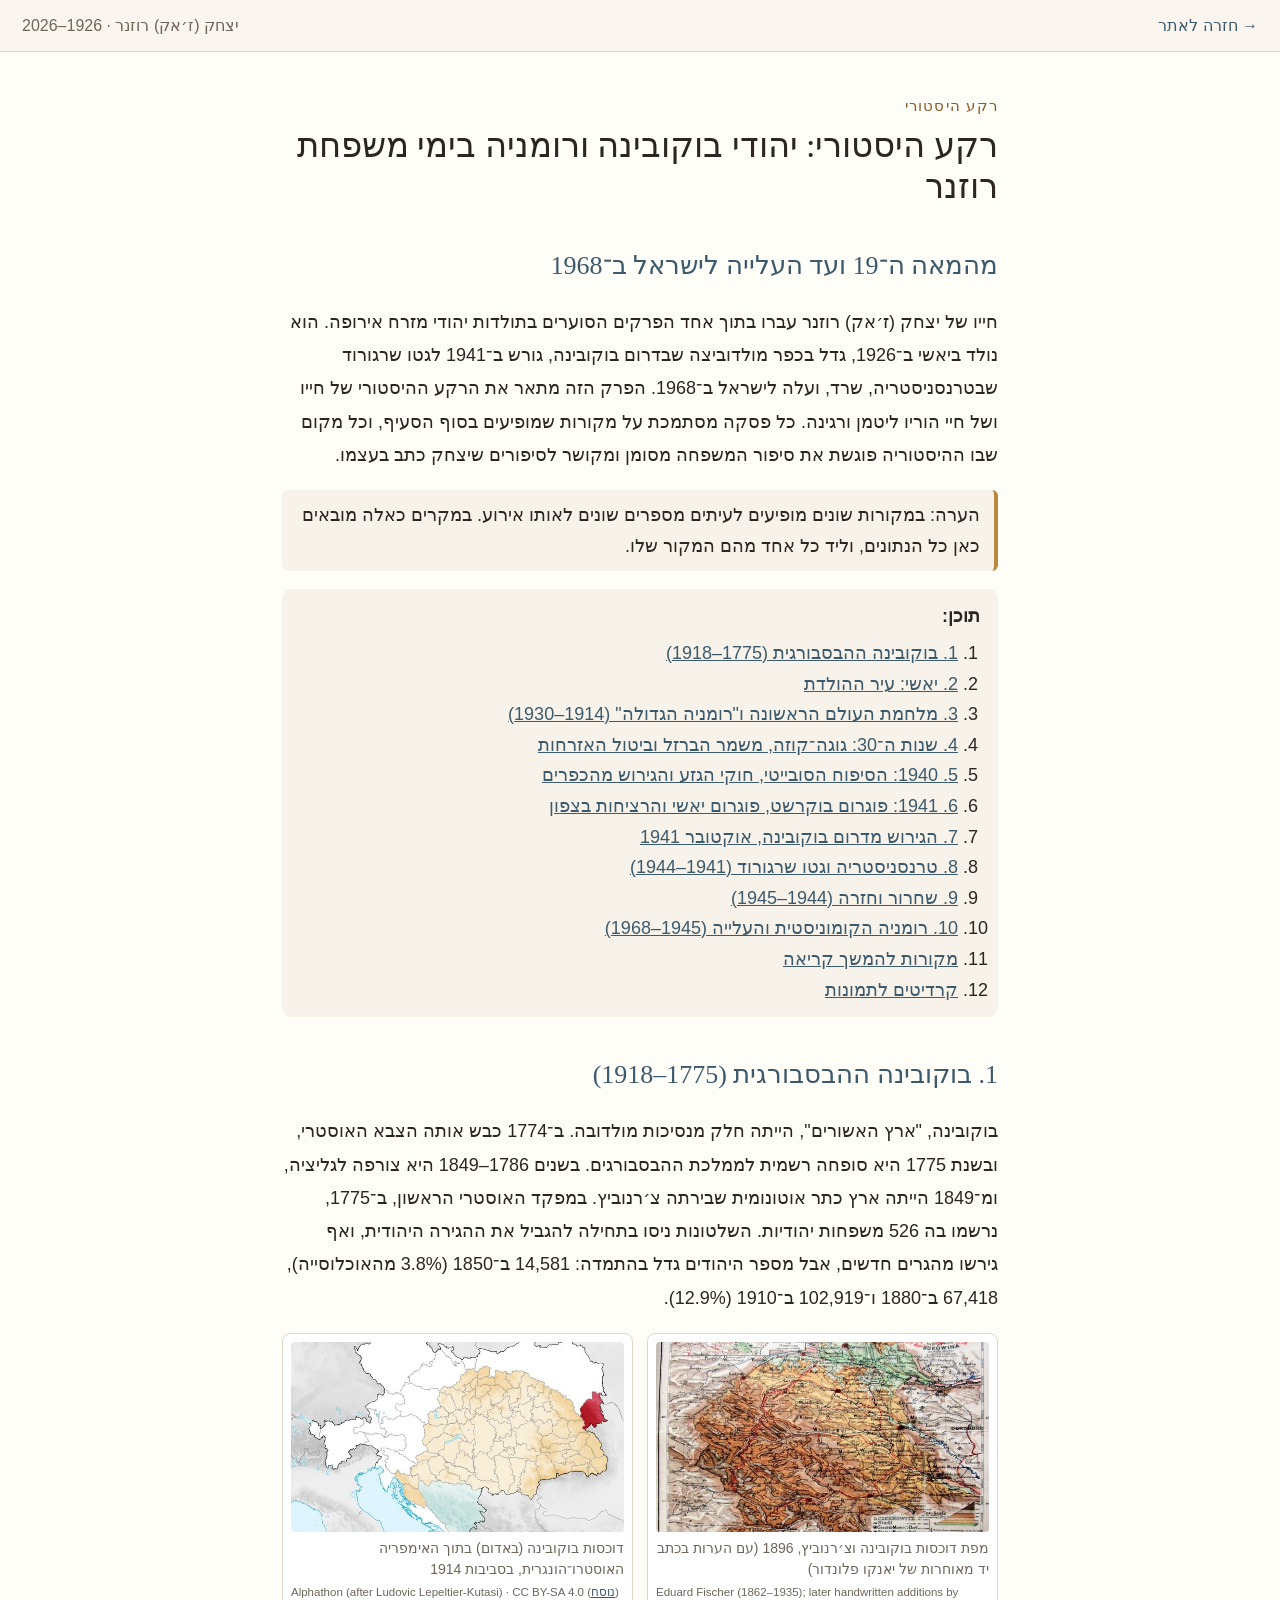
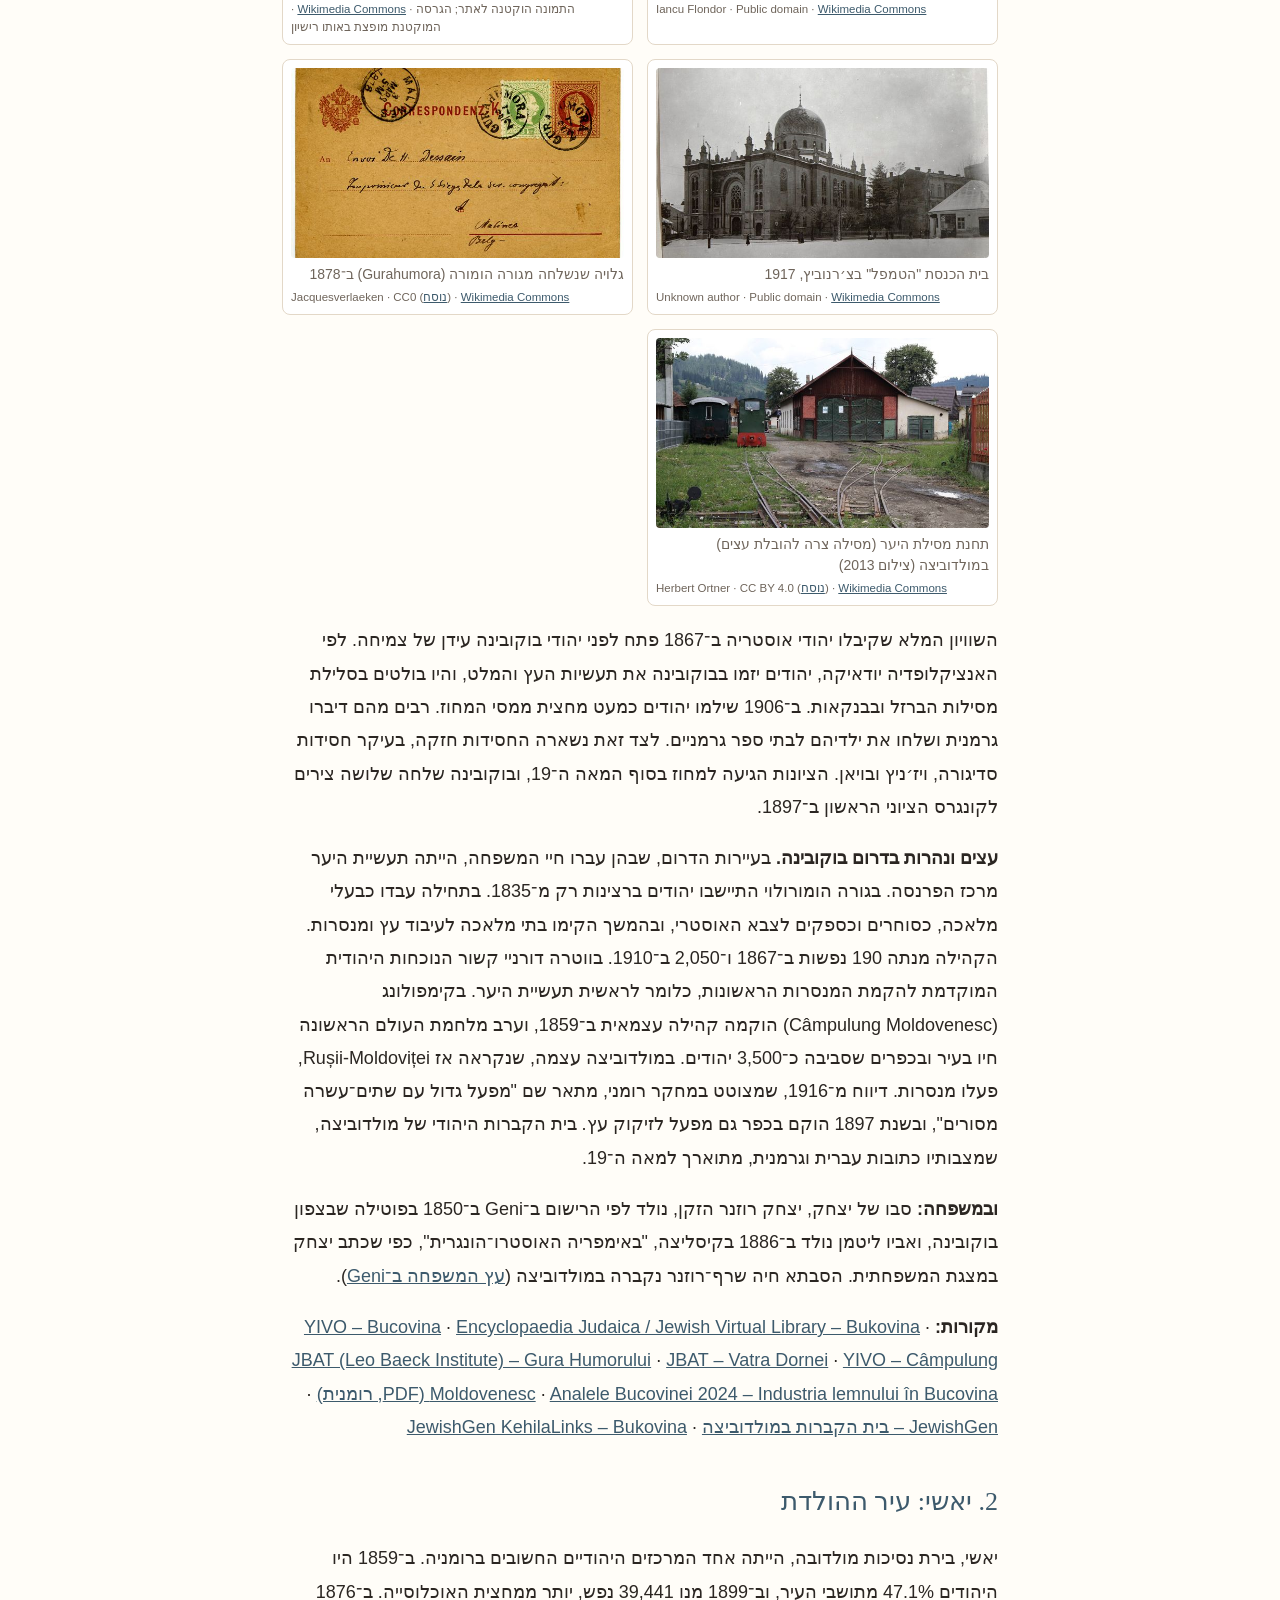
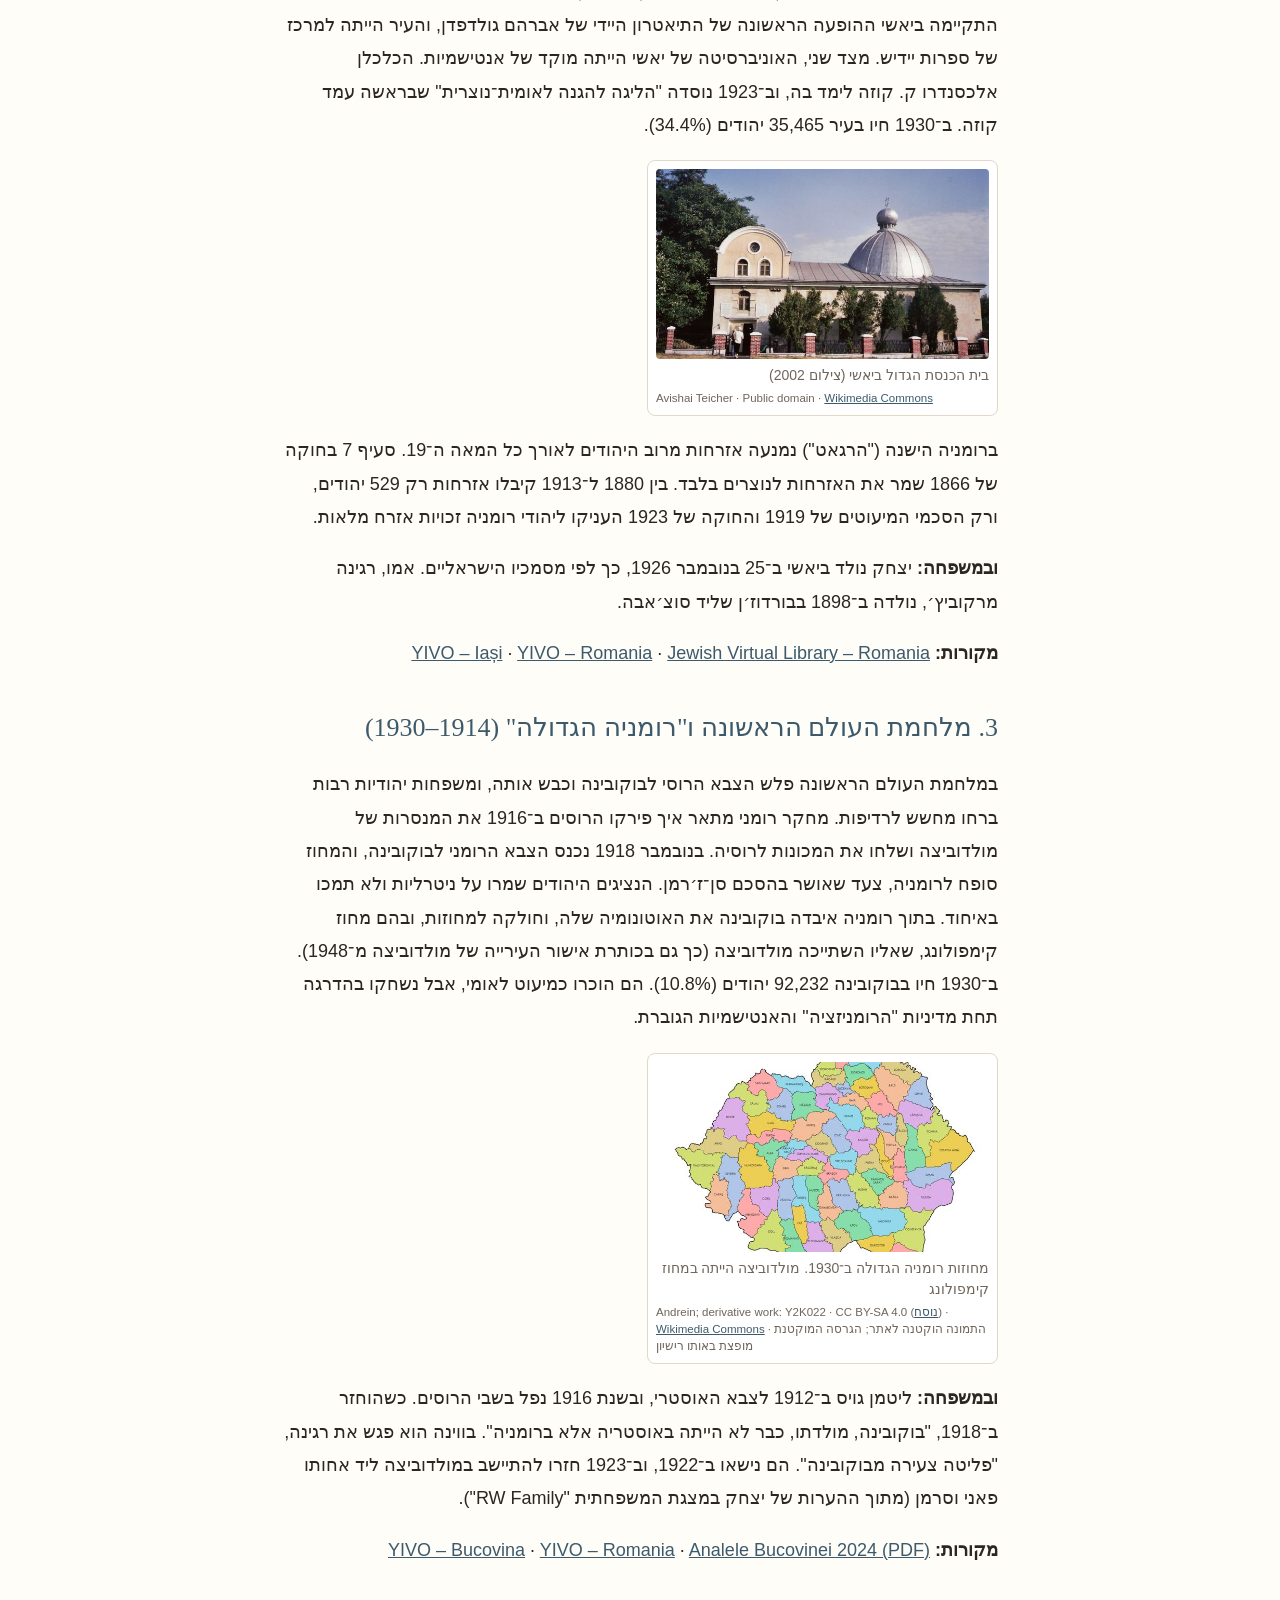
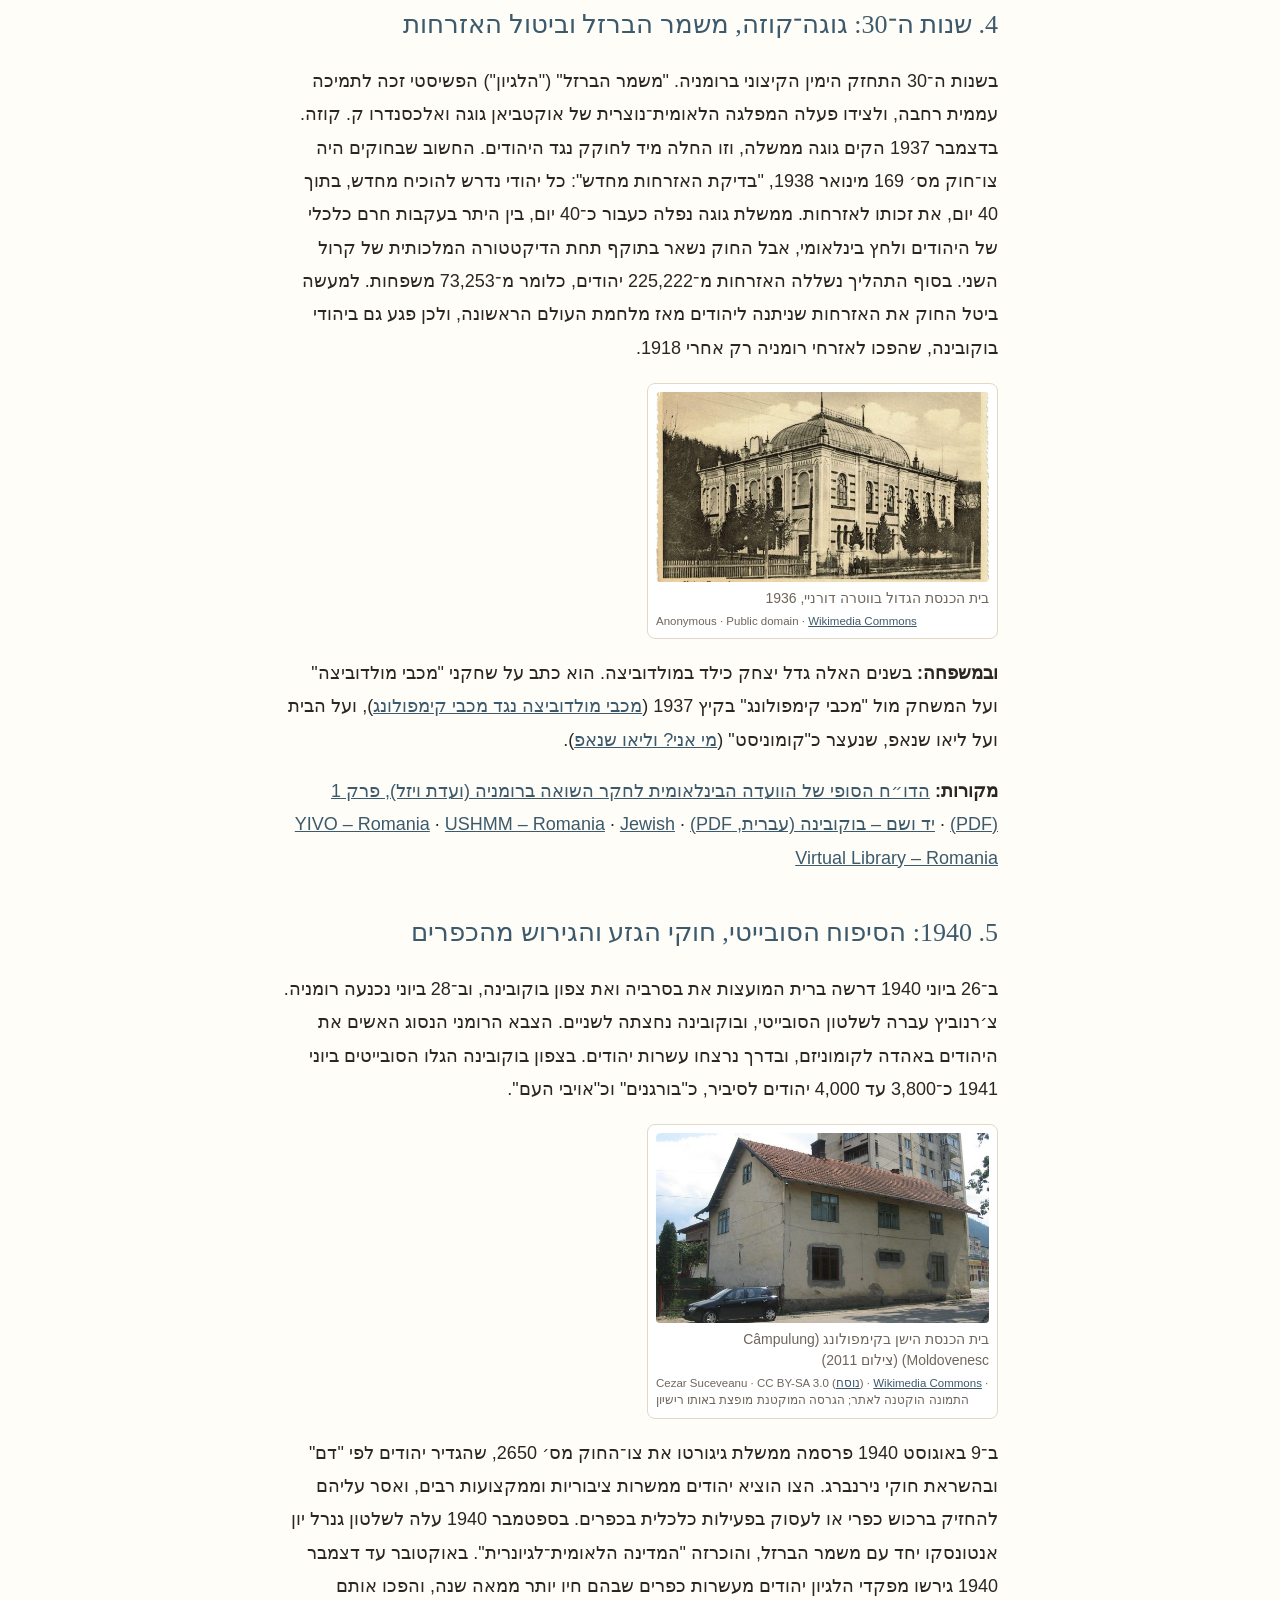
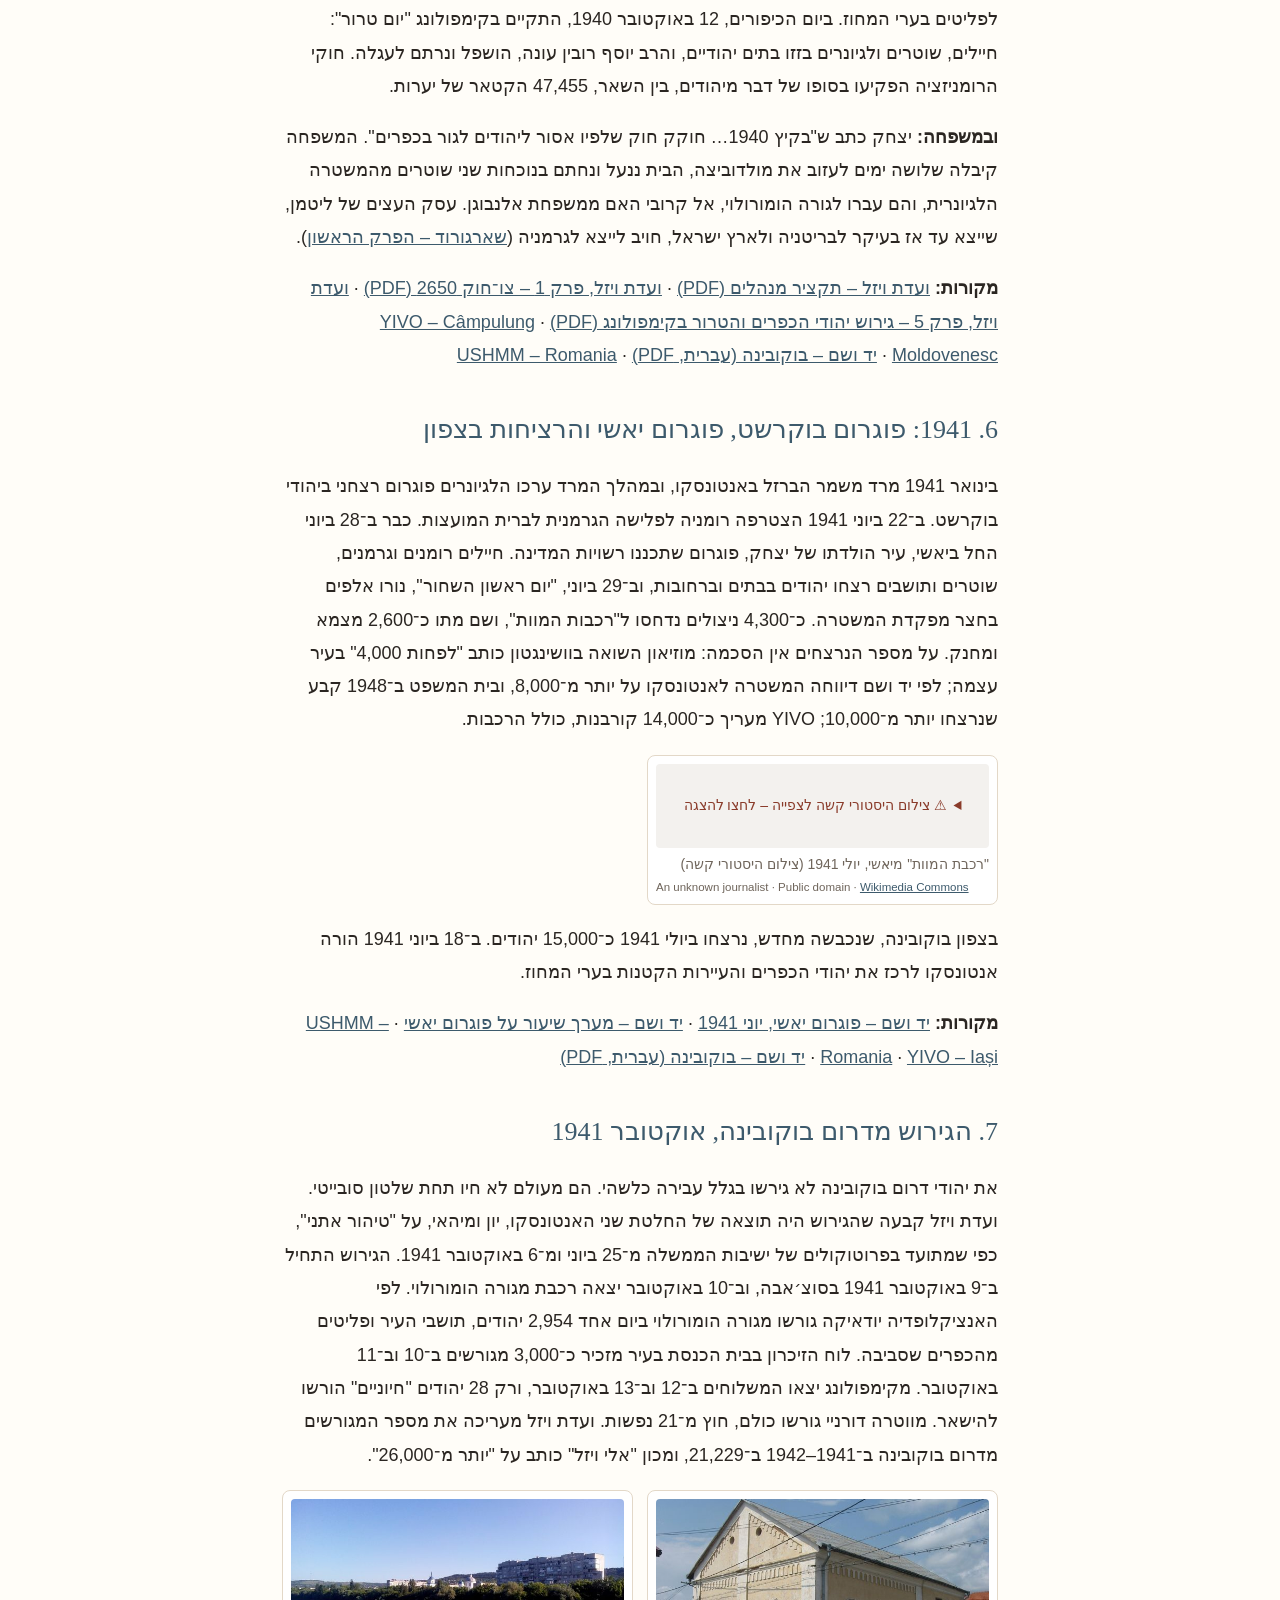
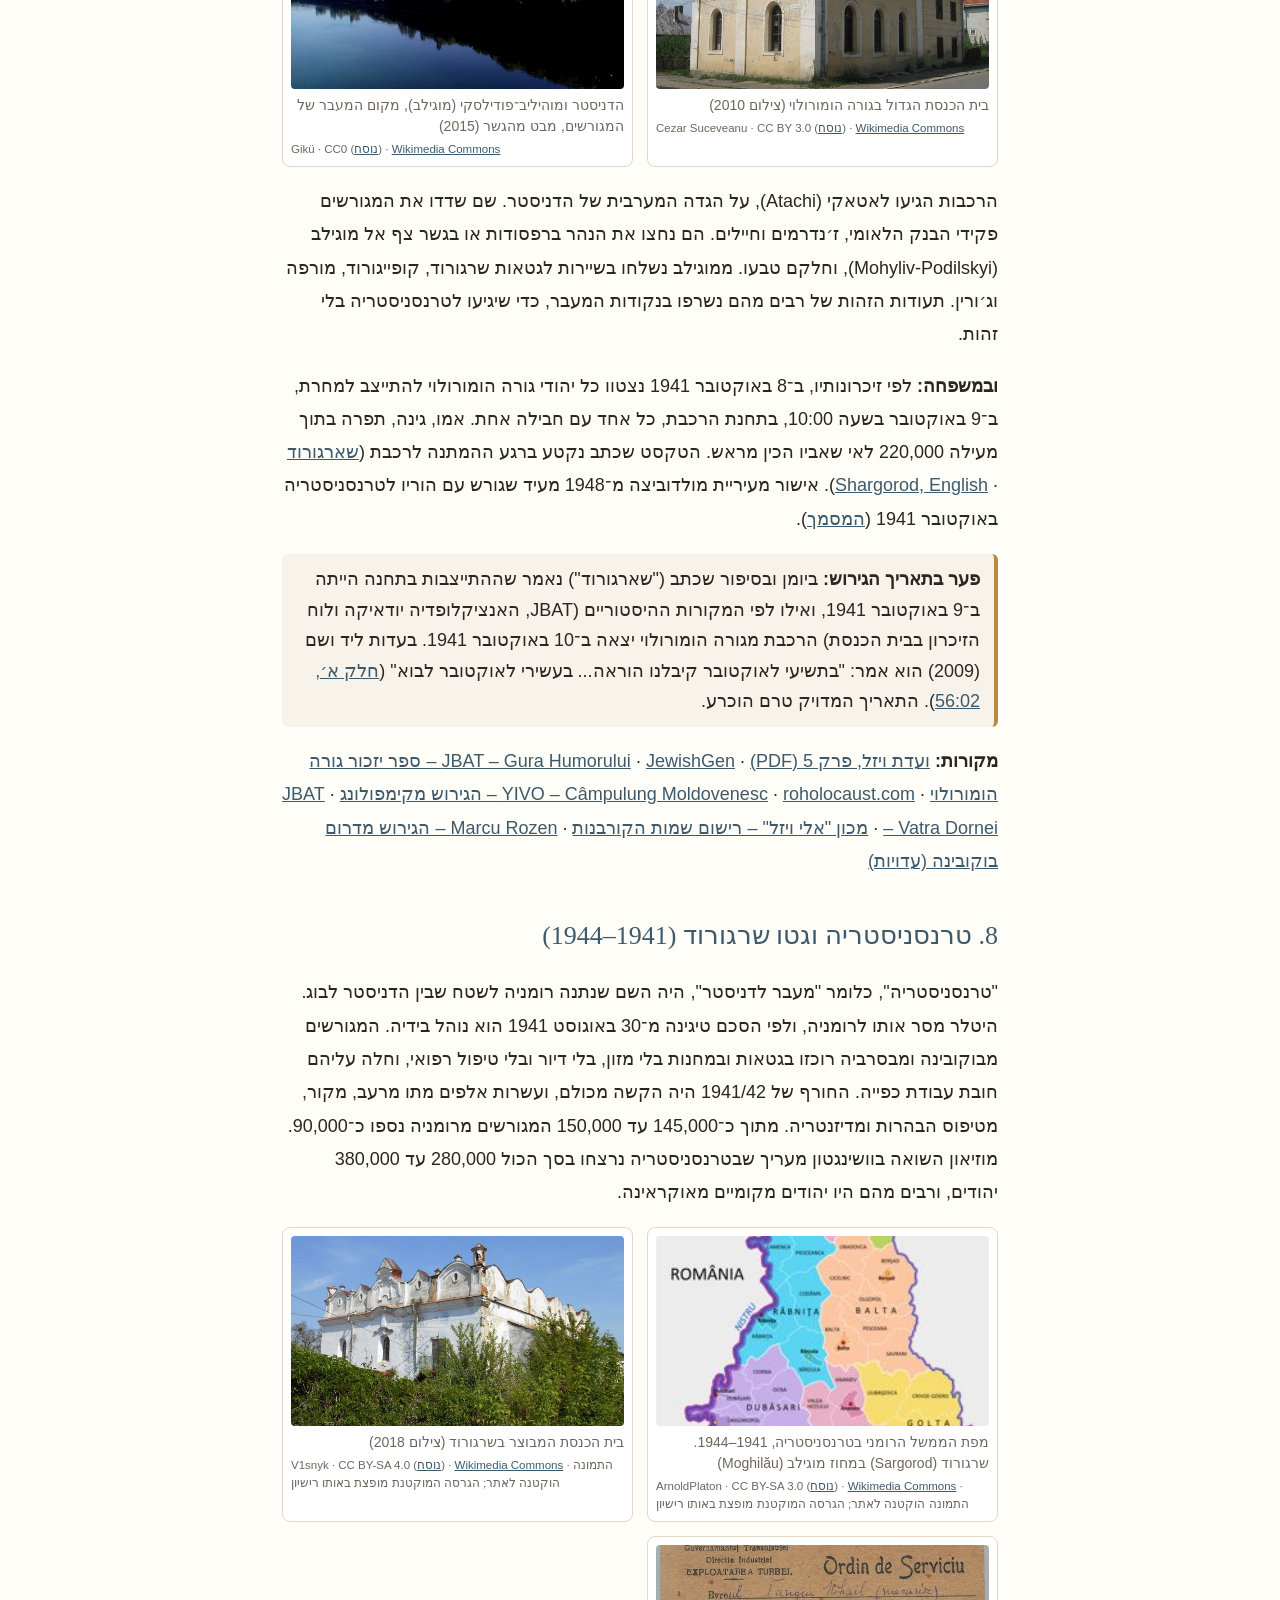
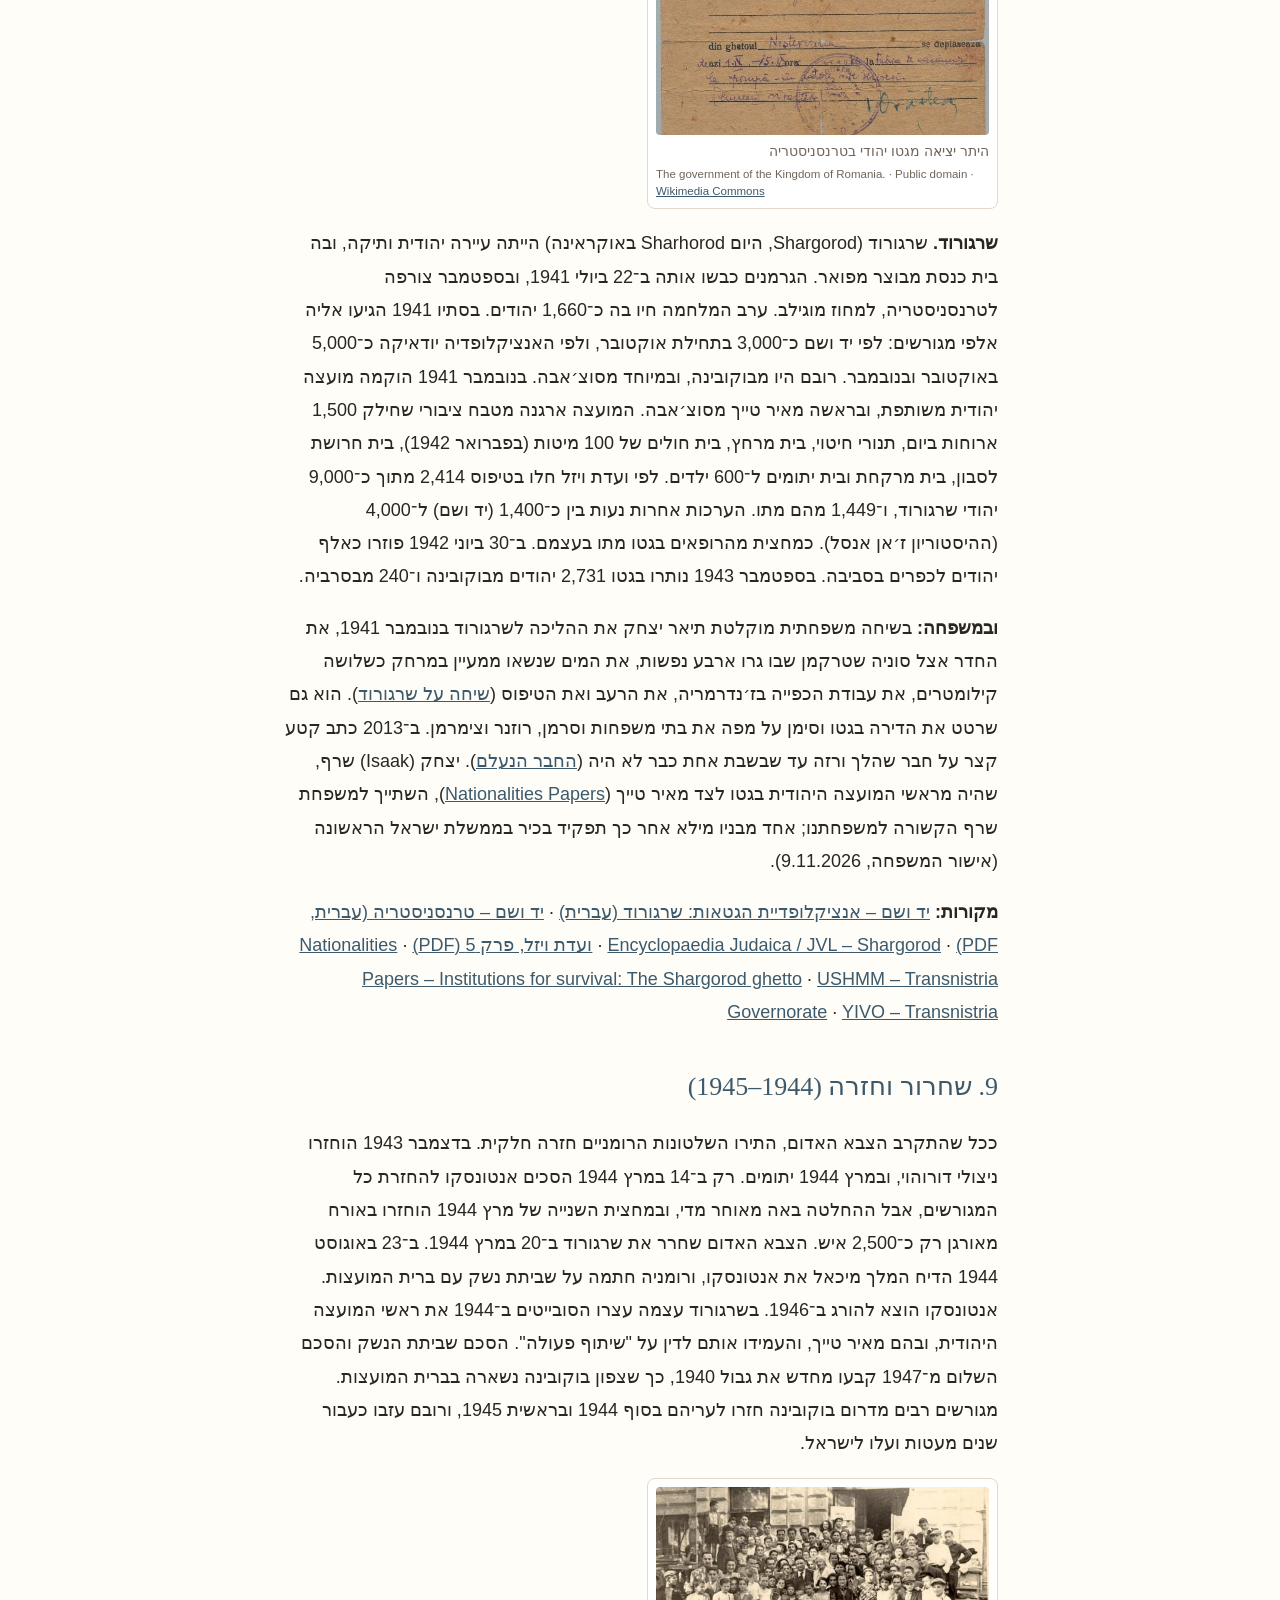
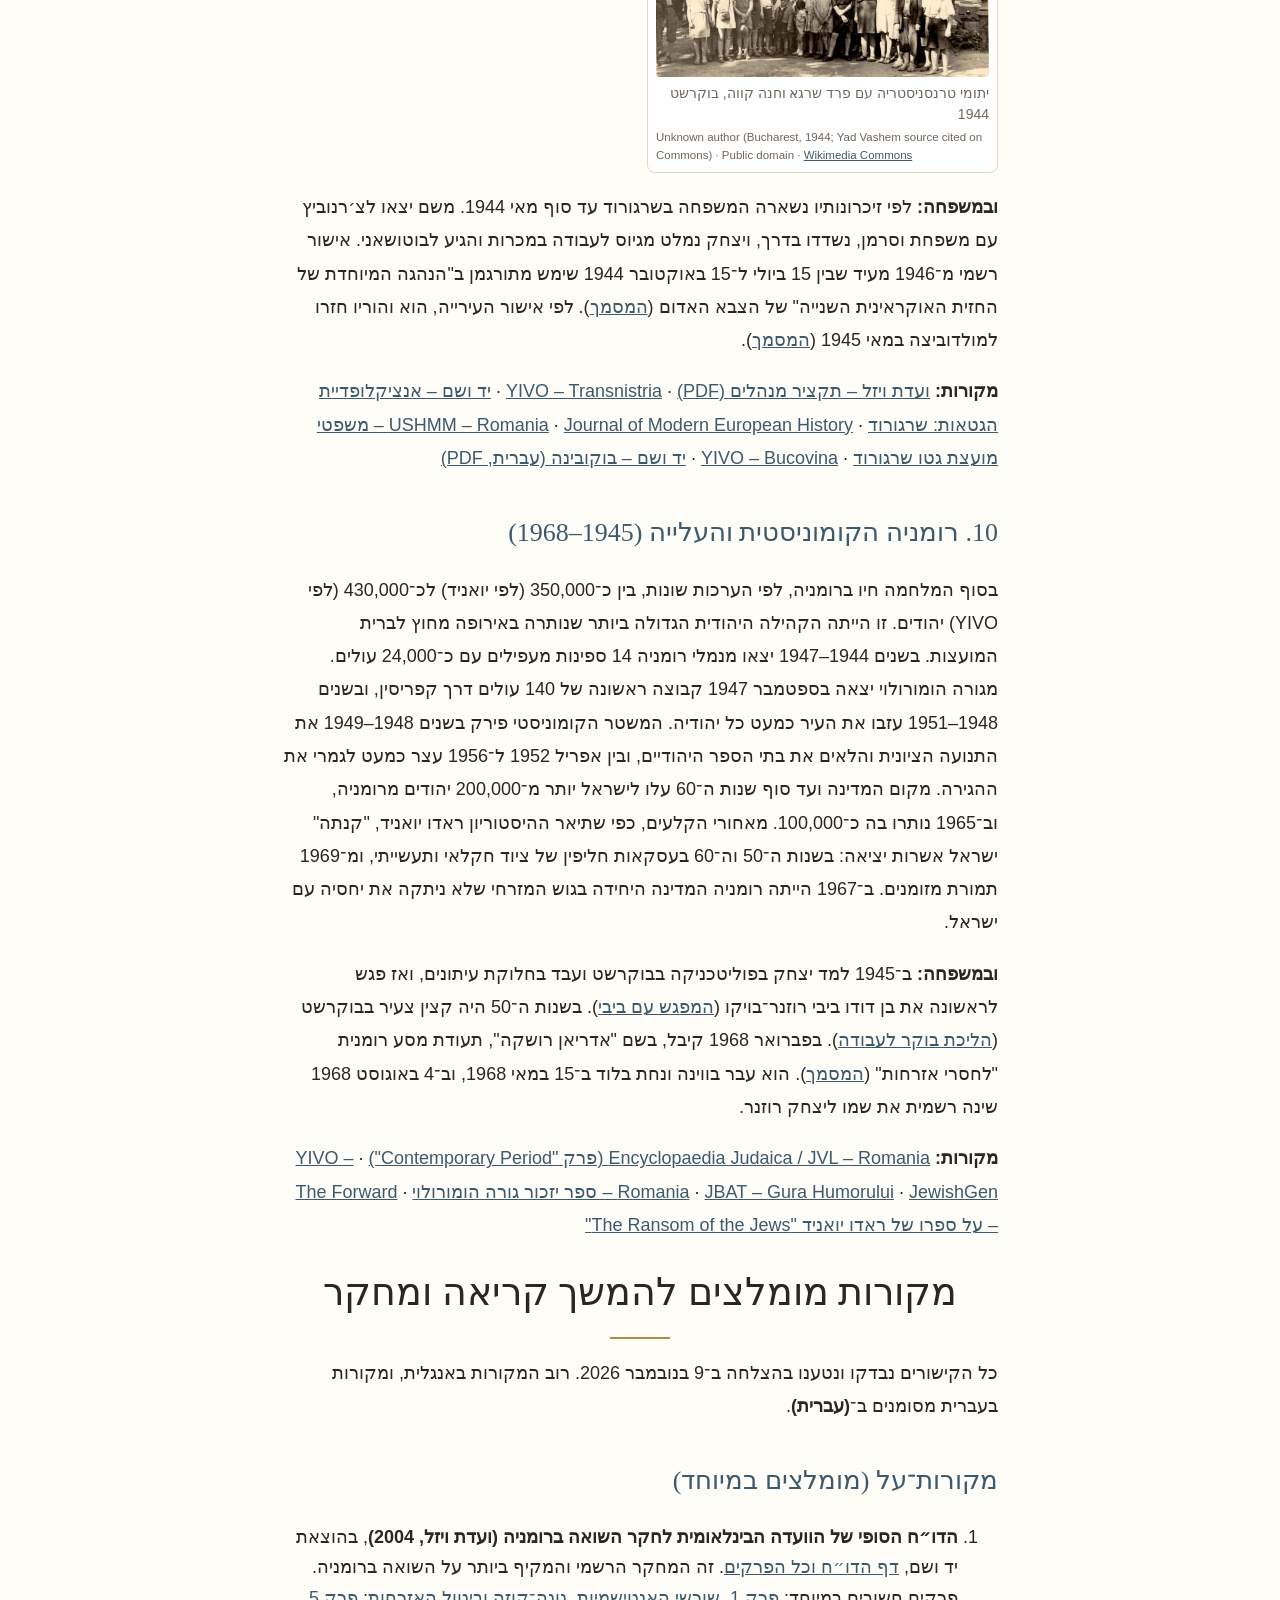
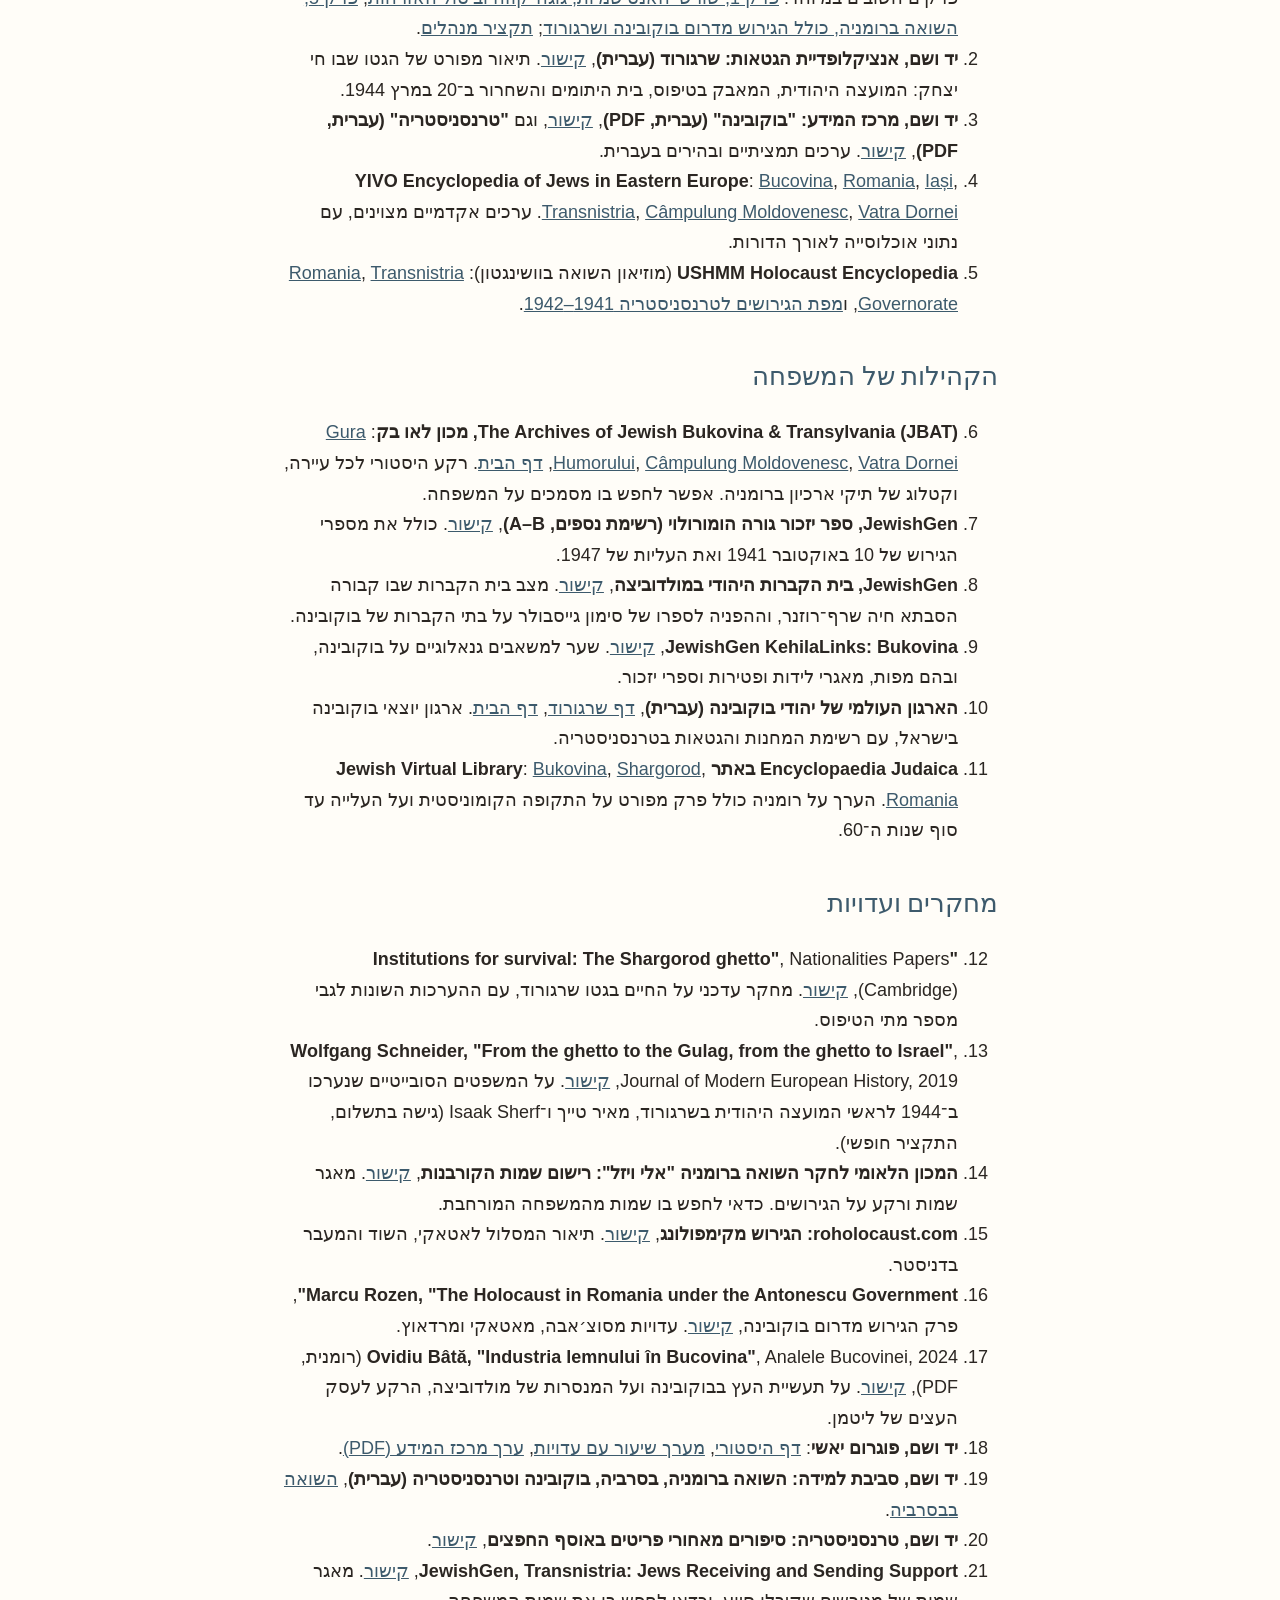
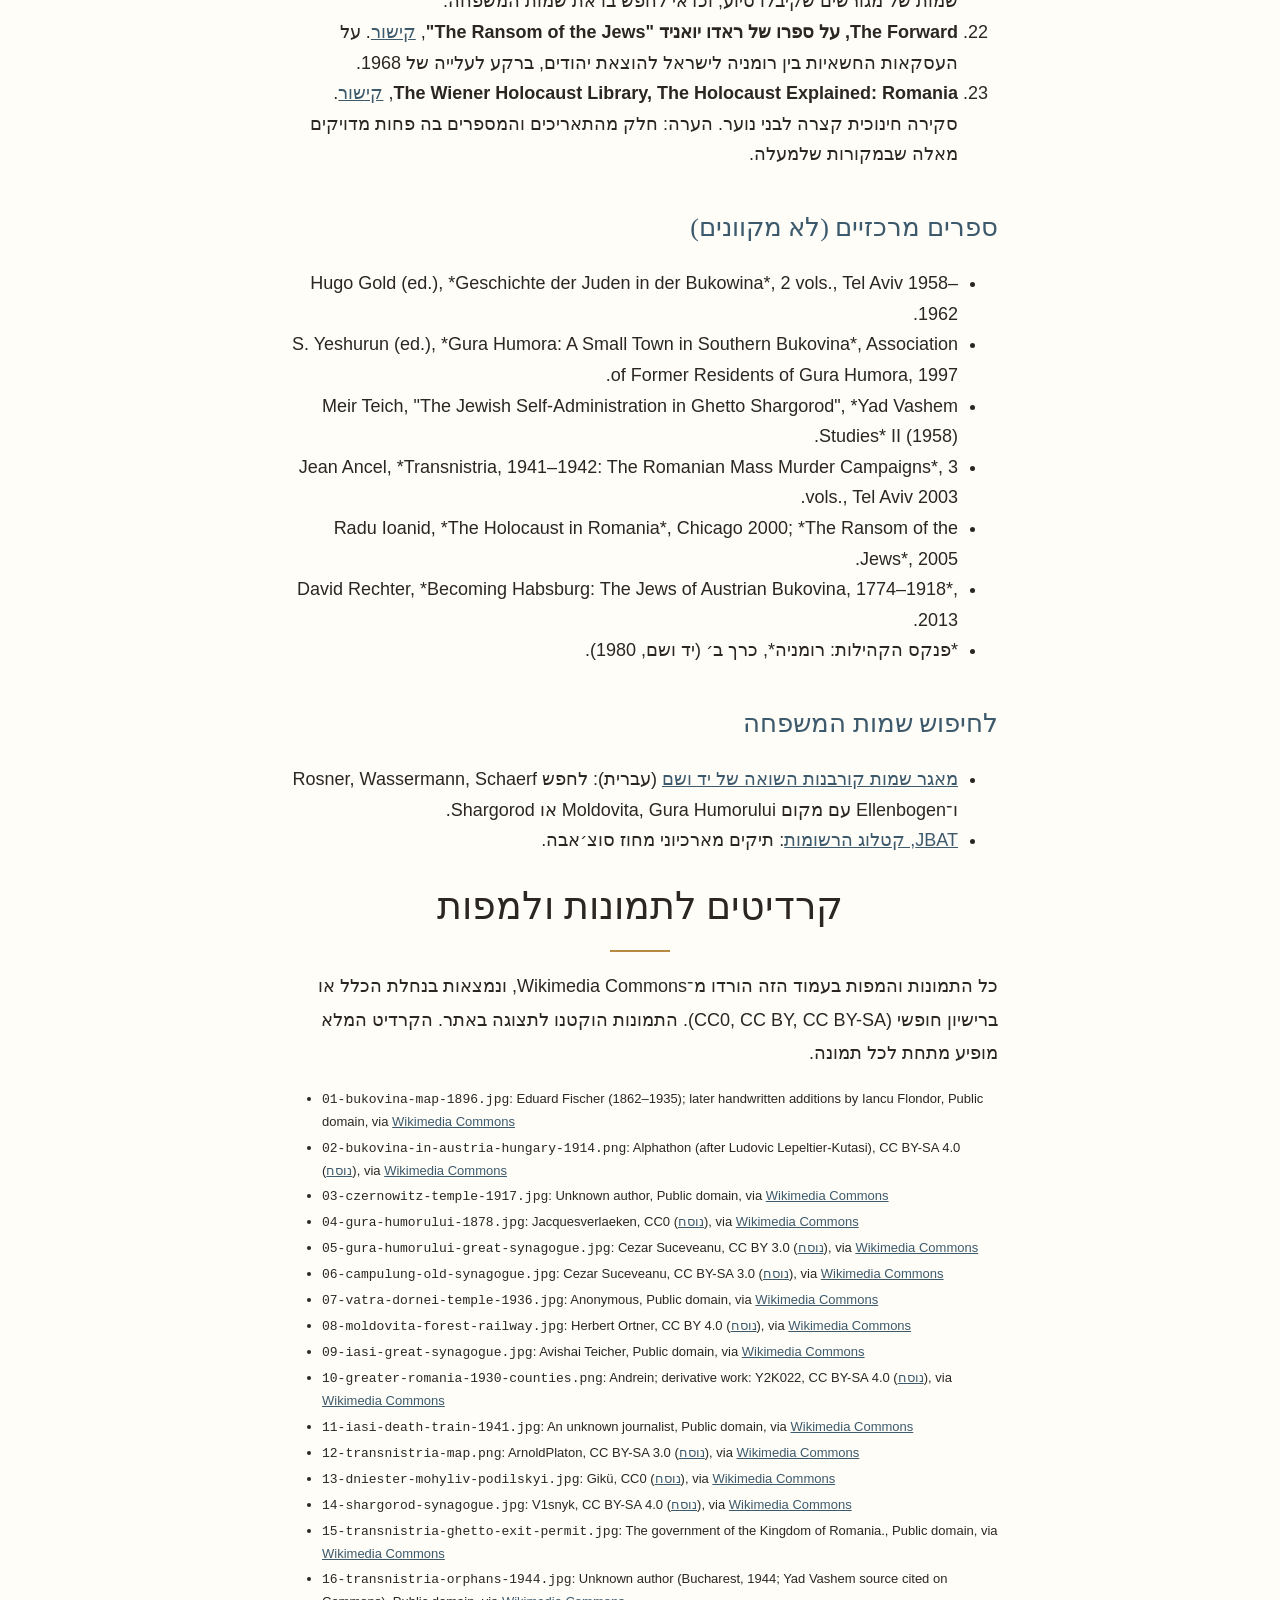
==== commit 91b1b22c: "Note Isaak Sherf of the Shargorod Jewish council as related family (name of his son withheld)" ====
--- a/history.html
+++ b/history.html
@@ -51,7 +51,7 @@
 </section><section class="hsec"><h3 id="h8">8. טרנסניסטריה וגטו שרגורוד (1941–1944)</h3>
 <p>"טרנסניסטריה", כלומר "מעבר לדניסטר", היה השם שנתנה רומניה לשטח שבין הדניסטר לבוג. היטלר מסר אותו לרומניה, ולפי הסכם טיגינה מ־30 באוגוסט 1941 הוא נוהל בידיה. המגורשים מבוקובינה ומבסרביה רוכזו בגטאות ובמחנות בלי מזון, בלי דיור ובלי טיפול רפואי, וחלה עליהם חובת עבודת כפייה. החורף של 1941/42 היה הקשה מכולם, ועשרות אלפים מתו מרעב, מקור, מטיפוס הבהרות ומדיזנטריה. מתוך כ־145,000 עד 150,000 המגורשים מרומניה נספו כ־90,000. מוזיאון השואה בוושינגטון מעריך שבטרנסניסטריה נרצחו בסך הכול 280,000 עד 380,000 יהודים, ורבים מהם היו יהודים מקומיים מאוקראינה.</p><div class="hfigs"><figure class="hfig"><a href="img/hist/12-transnistria-map.jpg" target="_blank"><img loading="lazy" src="img/hist/12-transnistria-map-t.jpg" alt="מפת הממשל הרומני בטרנסניסטריה, 1941–1944. שרגורוד (Sargorod) במחוז מוגילב (Moghilău)"></a><figcaption>מפת הממשל הרומני בטרנסניסטריה, 1941–1944. שרגורוד (Sargorod) במחוז מוגילב (Moghilău)<span class="credit">ArnoldPlaton · CC BY-SA 3.0 (<a href="https://creativecommons.org/licenses/by-sa/3.0" target="_blank" rel="noopener">נוסח</a>) · <a href="https://commons.wikimedia.org/wiki/File:Transnistria_WW2.svg" target="_blank" rel="noopener">Wikimedia Commons</a> · התמונה הוקטנה לאתר; הגרסה המוקטנת מופצת באותו רישיון</span></figcaption></figure><figure class="hfig"><a href="img/hist/14-shargorod-synagogue.jpg" target="_blank"><img loading="lazy" src="img/hist/14-shargorod-synagogue-t.jpg" alt="בית הכנסת המבוצר בשרגורוד (צילום 2018)"></a><figcaption>בית הכנסת המבוצר בשרגורוד (צילום 2018)<span class="credit">V1snyk · CC BY-SA 4.0 (<a href="https://creativecommons.org/licenses/by-sa/4.0" target="_blank" rel="noopener">נוסח</a>) · <a href="https://commons.wikimedia.org/wiki/File:Shargorod_synagogue.jpg" target="_blank" rel="noopener">Wikimedia Commons</a> · התמונה הוקטנה לאתר; הגרסה המוקטנת מופצת באותו רישיון</span></figcaption></figure><figure class="hfig"><a href="img/hist/15-transnistria-ghetto-exit-permit.jpg" target="_blank"><img loading="lazy" src="img/hist/15-transnistria-ghetto-exit-permit-t.jpg" alt="היתר יציאה מגטו יהודי בטרנסניסטריה"></a><figcaption>היתר יציאה מגטו יהודי בטרנסניסטריה<span class="credit">The government of the Kingdom of Romania. · Public domain · <a href="https://commons.wikimedia.org/wiki/File:Transnistria_Governorate_Jewish_Ghetto_exit_permit.jpg" target="_blank" rel="noopener">Wikimedia Commons</a></span></figcaption></figure></div>
 <p><strong>שרגורוד.</strong> שרגורוד (Shargorod, היום Sharhorod באוקראינה) הייתה עיירה יהודית ותיקה, ובה בית כנסת מבוצר מפואר. הגרמנים כבשו אותה ב־22 ביולי 1941, ובספטמבר צורפה לטרנסניסטריה, למחוז מוגילב. ערב המלחמה חיו בה כ־1,660 יהודים. בסתיו 1941 הגיעו אליה אלפי מגורשים: לפי יד ושם כ־3,000 בתחילת אוקטובר, ולפי האנציקלופדיה יודאיקה כ־5,000 באוקטובר ובנובמבר. רובם היו מבוקובינה, ובמיוחד מסוצ׳אבה. בנובמבר 1941 הוקמה מועצה יהודית משותפת, ובראשה מאיר טייך מסוצ׳אבה. המועצה ארגנה מטבח ציבורי שחילק 1,500 ארוחות ביום, תנורי חיטוי, בית מרחץ, בית חולים של 100 מיטות (בפברואר 1942), בית חרושת לסבון, בית מרקחת ובית יתומים ל־600 ילדים. לפי ועדת ויזל חלו בטיפוס 2,414 מתוך כ־9,000 יהודי שרגורוד, ו־1,449 מהם מתו. הערכות אחרות נעות בין כ־1,400 (יד ושם) ל־4,000 (ההיסטוריון ז׳אן אנסל). כמחצית מהרופאים בגטו מתו בעצמם. ב־30 ביוני 1942 פוזרו כאלף יהודים לכפרים בסביבה. בספטמבר 1943 נותרו בגטו 2,731 יהודים מבוקובינה ו־240 מבסרביה.</p>
-<p><strong>ובמשפחה:</strong> בשיחה משפחתית מוקלטת תיאר יצחק את ההליכה לשרגורוד בנובמבר 1941, את החדר אצל סוניה שטרקמן שבו גרו ארבע נפשות, את המים שנשאו ממעיין במרחק כשלושה קילומטרים, את עבודת הכפייה בז׳נדרמריה, את הרעב ואת הטיפוס (<a href="stories/conversation.html">שיחה על שרגורוד</a>). הוא גם שרטט את הדירה בגטו וסימן על מפה את בתי משפחות וסרמן, רוזנר וצימרמן. ב־2013 כתב קטע קצר על חבר שהלך ורזה עד שבשבת אחת כבר לא היה (<a href="stories/haver.html">החבר הנעלם</a>).</p>
+<p><strong>ובמשפחה:</strong> בשיחה משפחתית מוקלטת תיאר יצחק את ההליכה לשרגורוד בנובמבר 1941, את החדר אצל סוניה שטרקמן שבו גרו ארבע נפשות, את המים שנשאו ממעיין במרחק כשלושה קילומטרים, את עבודת הכפייה בז׳נדרמריה, את הרעב ואת הטיפוס (<a href="stories/conversation.html">שיחה על שרגורוד</a>). הוא גם שרטט את הדירה בגטו וסימן על מפה את בתי משפחות וסרמן, רוזנר וצימרמן. ב־2013 כתב קטע קצר על חבר שהלך ורזה עד שבשבת אחת כבר לא היה (<a href="stories/haver.html">החבר הנעלם</a>). יצחק (Isaak) שרף, שהיה מראשי המועצה היהודית בגטו לצד מאיר טייך (<a href="https://www.cambridge.org/core/journals/nationalities-papers/article/institutions-for-survival-the-shargorod-ghetto-during-the-holocaust-in-romanian-transnistria/9051870E2DA989D1EE898509B2E65389" target="_blank" rel="noopener">Nationalities Papers</a>), השתייך למשפחת שרף הקשורה למשפחתנו; אחד מבניו מילא אחר כך תפקיד בכיר בממשלת ישראל הראשונה (אישור המשפחה, 9.11.2026).</p>
 <p><strong>מקורות:</strong> <a href="https://wwv.yadvashem.org/yv/he/research/ghettos_encyclopedia/ghetto_details.asp?cid=1098" target="_blank" rel="noopener">יד ושם – אנציקלופדיית הגטאות: שרגורוד (עברית)</a> · <a href="https://wwv.yadvashem.org/odot_pdf/Microsoft%20Word%20-%205304.pdf" target="_blank" rel="noopener">יד ושם – טרנסניסטריה (עברית, PDF)</a> · <a href="https://www.jewishvirtuallibrary.org/shargorod" target="_blank" rel="noopener">Encyclopaedia Judaica / JVL – Shargorod</a> · <a href="https://www.yadvashem.org/yv/pdf-drupal/en/report/english/1.5-the-holocaust-in-romania.pdf" target="_blank" rel="noopener">ועדת ויזל, פרק 5 (PDF)</a> · <a href="https://www.cambridge.org/core/journals/nationalities-papers/article/institutions-for-survival-the-shargorod-ghetto-during-the-holocaust-in-romanian-transnistria/9051870E2DA989D1EE898509B2E65389" target="_blank" rel="noopener">Nationalities Papers – Institutions for survival: The Shargorod ghetto</a> · <a href="https://encyclopedia.ushmm.org/content/en/article/transnistria-governorate" target="_blank" rel="noopener">USHMM – Transnistria Governorate</a> · <a href="https://encyclopedia.yivo.org/article/63" target="_blank" rel="noopener">YIVO – Transnistria</a></p>
 </section><section class="hsec"><h3 id="h9">9. שחרור וחזרה (1944–1945)</h3>
 <p>ככל שהתקרב הצבא האדום, התירו השלטונות הרומניים חזרה חלקית. בדצמבר 1943 הוחזרו ניצולי דורוהוי, ובמרץ 1944 יתומים. רק ב־14 במרץ 1944 הסכים אנטונסקו להחזרת כל המגורשים, אבל ההחלטה באה מאוחר מדי, ובמחצית השנייה של מרץ 1944 הוחזרו באורח מאורגן רק כ־2,500 איש. הצבא האדום שחרר את שרגורוד ב־20 במרץ 1944. ב־23 באוגוסט 1944 הדיח המלך מיכאל את אנטונסקו, ורומניה חתמה על שביתת נשק עם ברית המועצות. אנטונסקו הוצא להורג ב־1946. בשרגורוד עצמה עצרו הסובייטים ב־1944 את ראשי המועצה היהודית, ובהם מאיר טייך, והעמידו אותם לדין על "שיתוף פעולה". הסכם שביתת הנשק והסכם השלום מ־1947 קבעו מחדש את גבול 1940, כך שצפון בוקובינה נשארה בברית המועצות. מגורשים רבים מדרום בוקובינה חזרו לעריהם בסוף 1944 ובראשית 1945, ורובם עזבו כעבור שנים מעטות ועלו לישראל.</p><div class="hfigs"><figure class="hfig"><a href="img/hist/16-transnistria-orphans-1944.jpg" target="_blank"><img loading="lazy" src="img/hist/16-transnistria-orphans-1944-t.jpg" alt="יתומי טרנסניסטריה עם פרד שרגא וחנה קווה, בוקרשט 1944"></a><figcaption>יתומי טרנסניסטריה עם פרד שרגא וחנה קווה, בוקרשט 1944<span class="credit">Unknown author (Bucharest, 1944; Yad Vashem source cited on Commons) · Public domain · <a href="https://commons.wikimedia.org/wiki/File:Transnisteria_orphans_1944.jpg" target="_blank" rel="noopener">Wikimedia Commons</a></span></figcaption></figure></div>
--- a/css/style.css
+++ b/css/style.css
@@ -200,3 +200,9 @@
 .hfig details.hard summary{cursor:pointer;font-size:14px;color:#8a3b2a;padding:30px 6px;text-align:center;background:#f3f1ee;border-radius:4px}
 .credits{font-size:13px;direction:ltr;text-align:left}
 .credits li{margin:3px 0;word-break:break-word}
+
+button.ts{border:0;cursor:pointer;font:inherit;font-size:13px;color:inherit}
+#recording2016 audio{margin:8px 0}
+.note-box{background:#f8f3ea;border-radius:8px;padding:10px 14px;margin:18px 0}
+
+.ednote{color:var(--muted);font-size:14.5px;font-style:italic;margin:2px 0 12px}
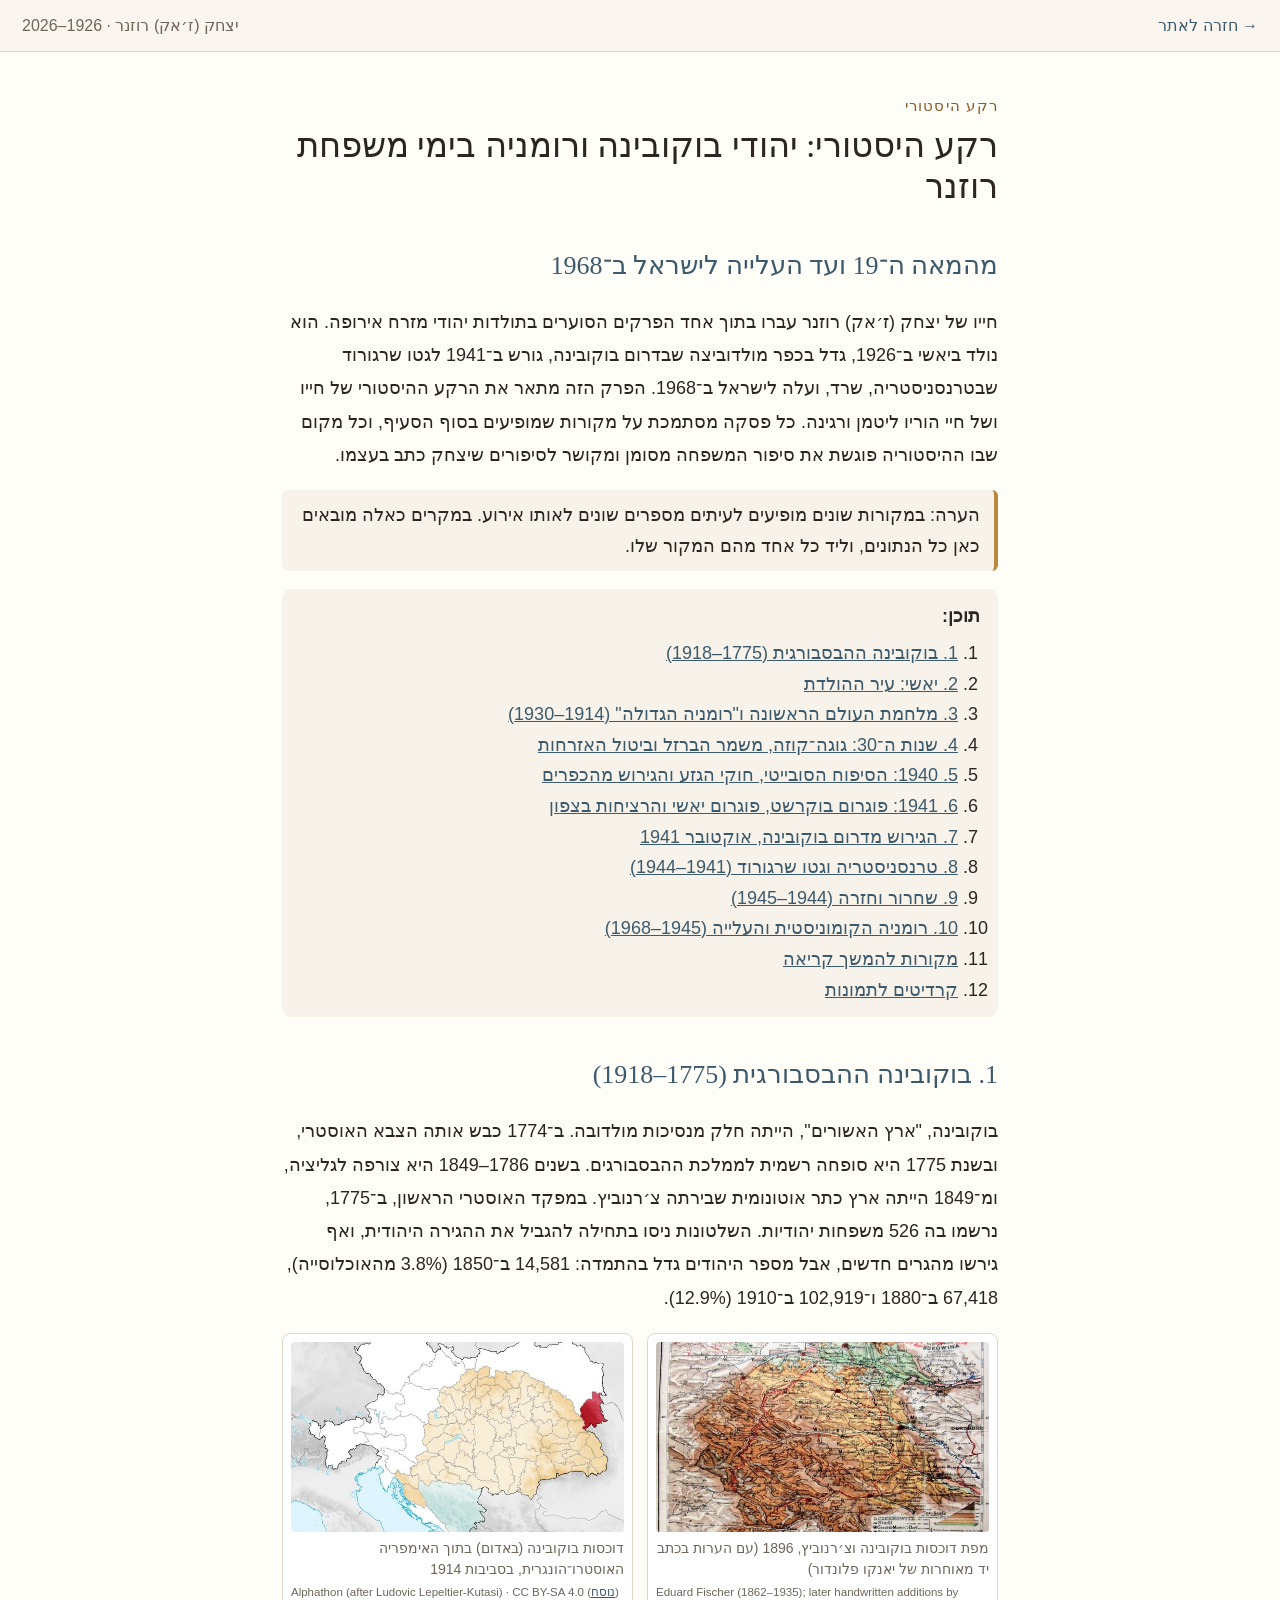
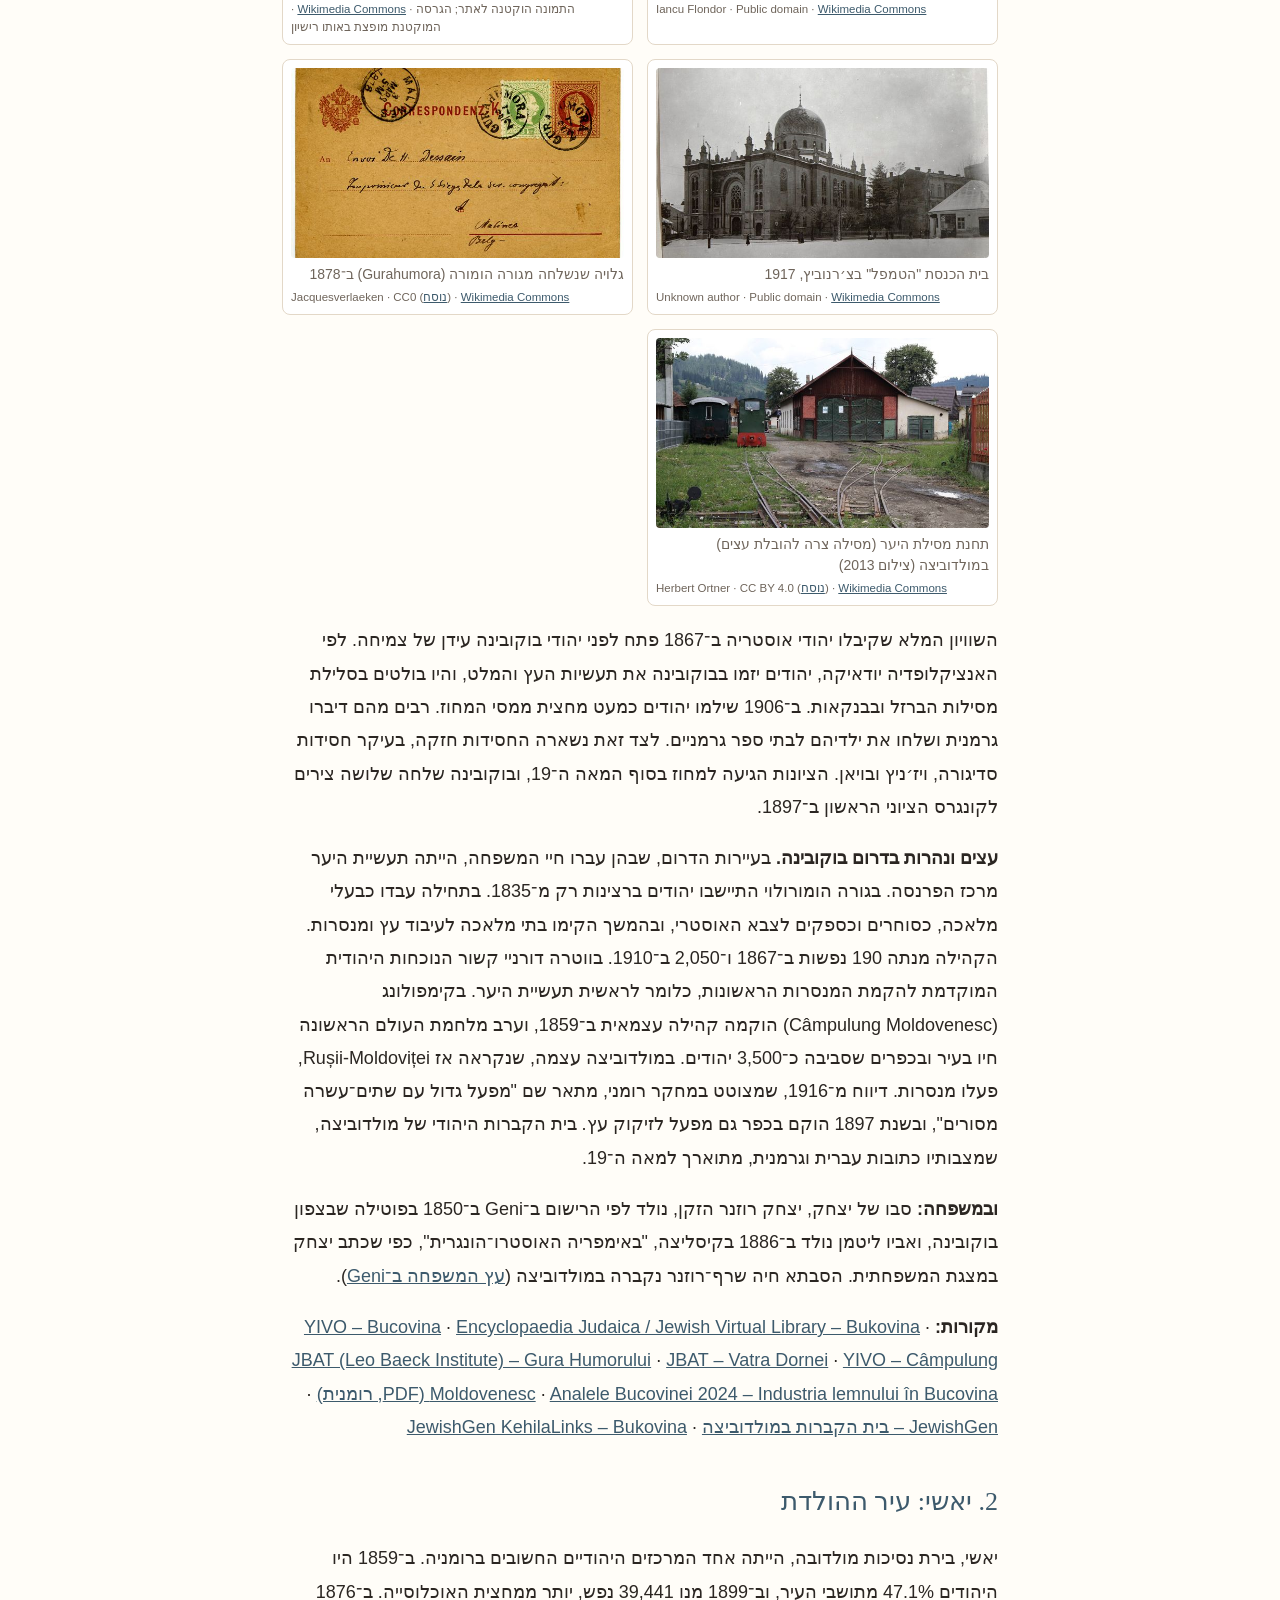
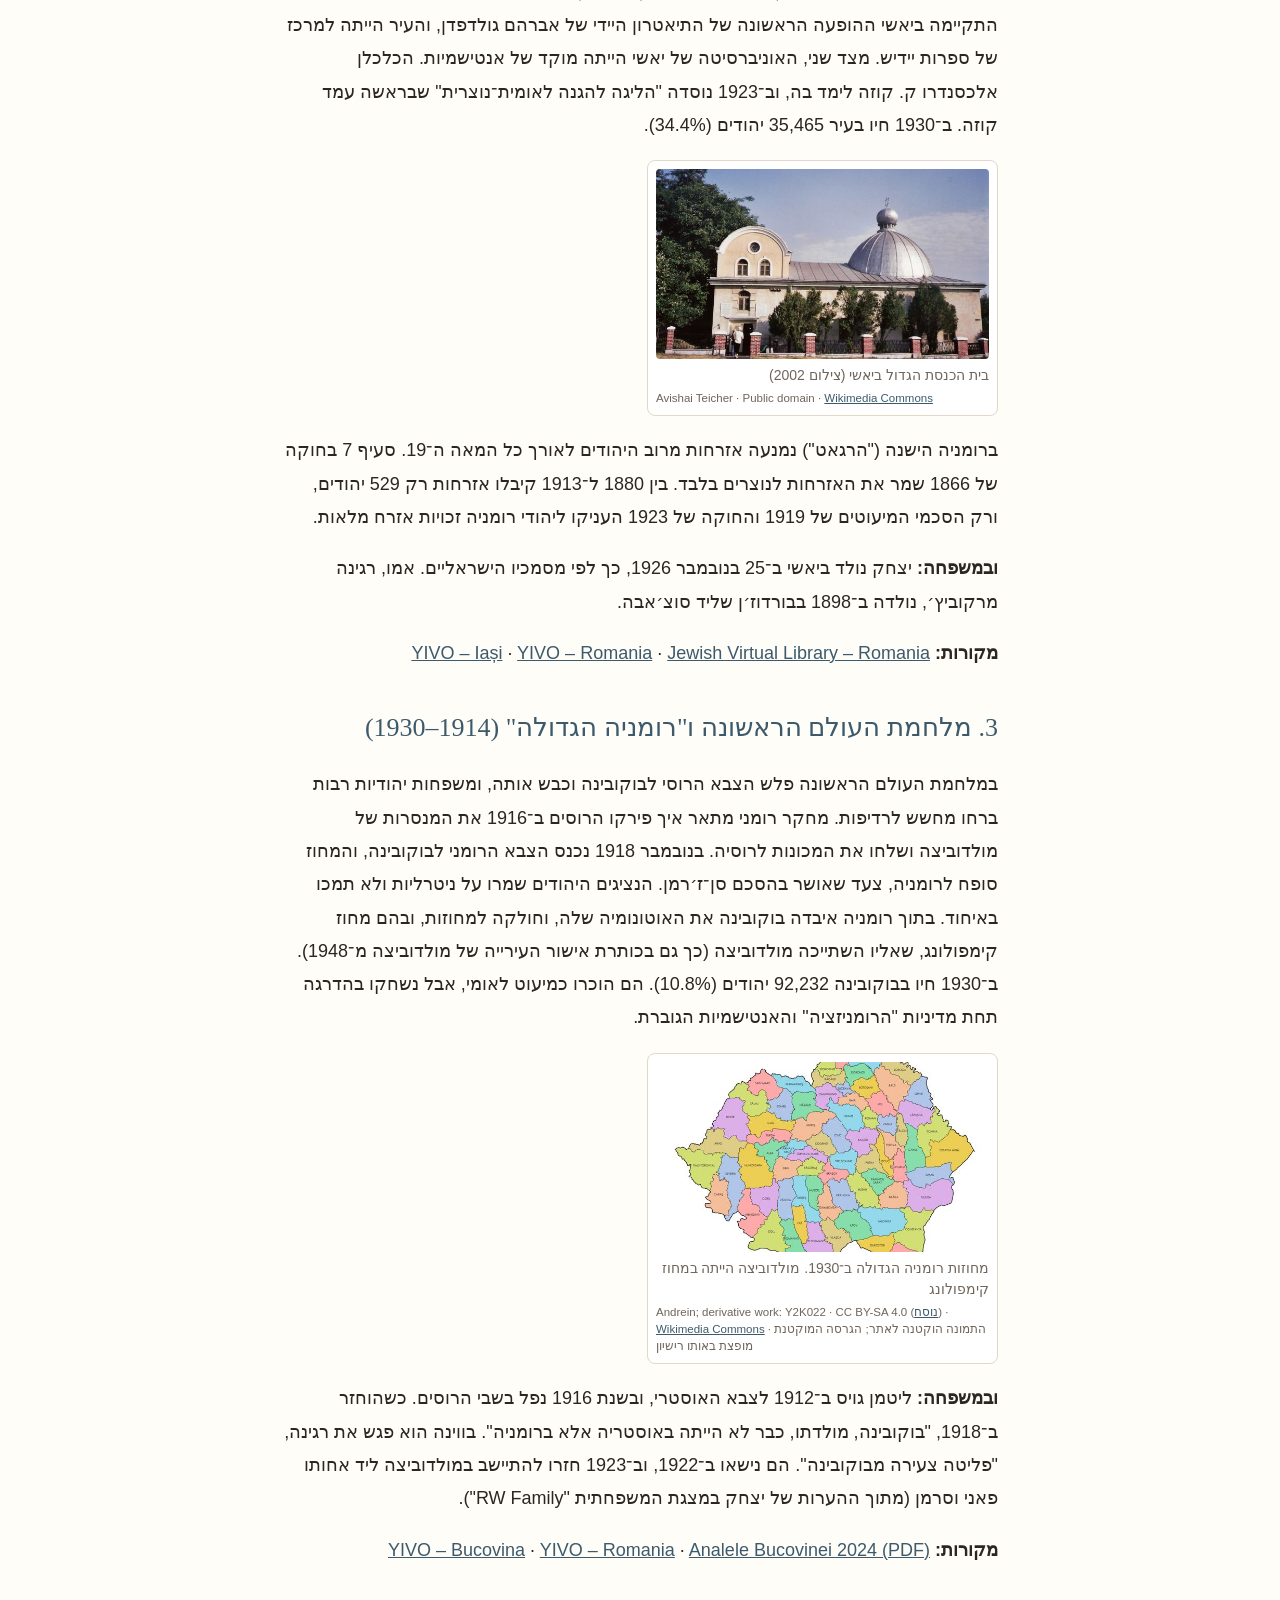
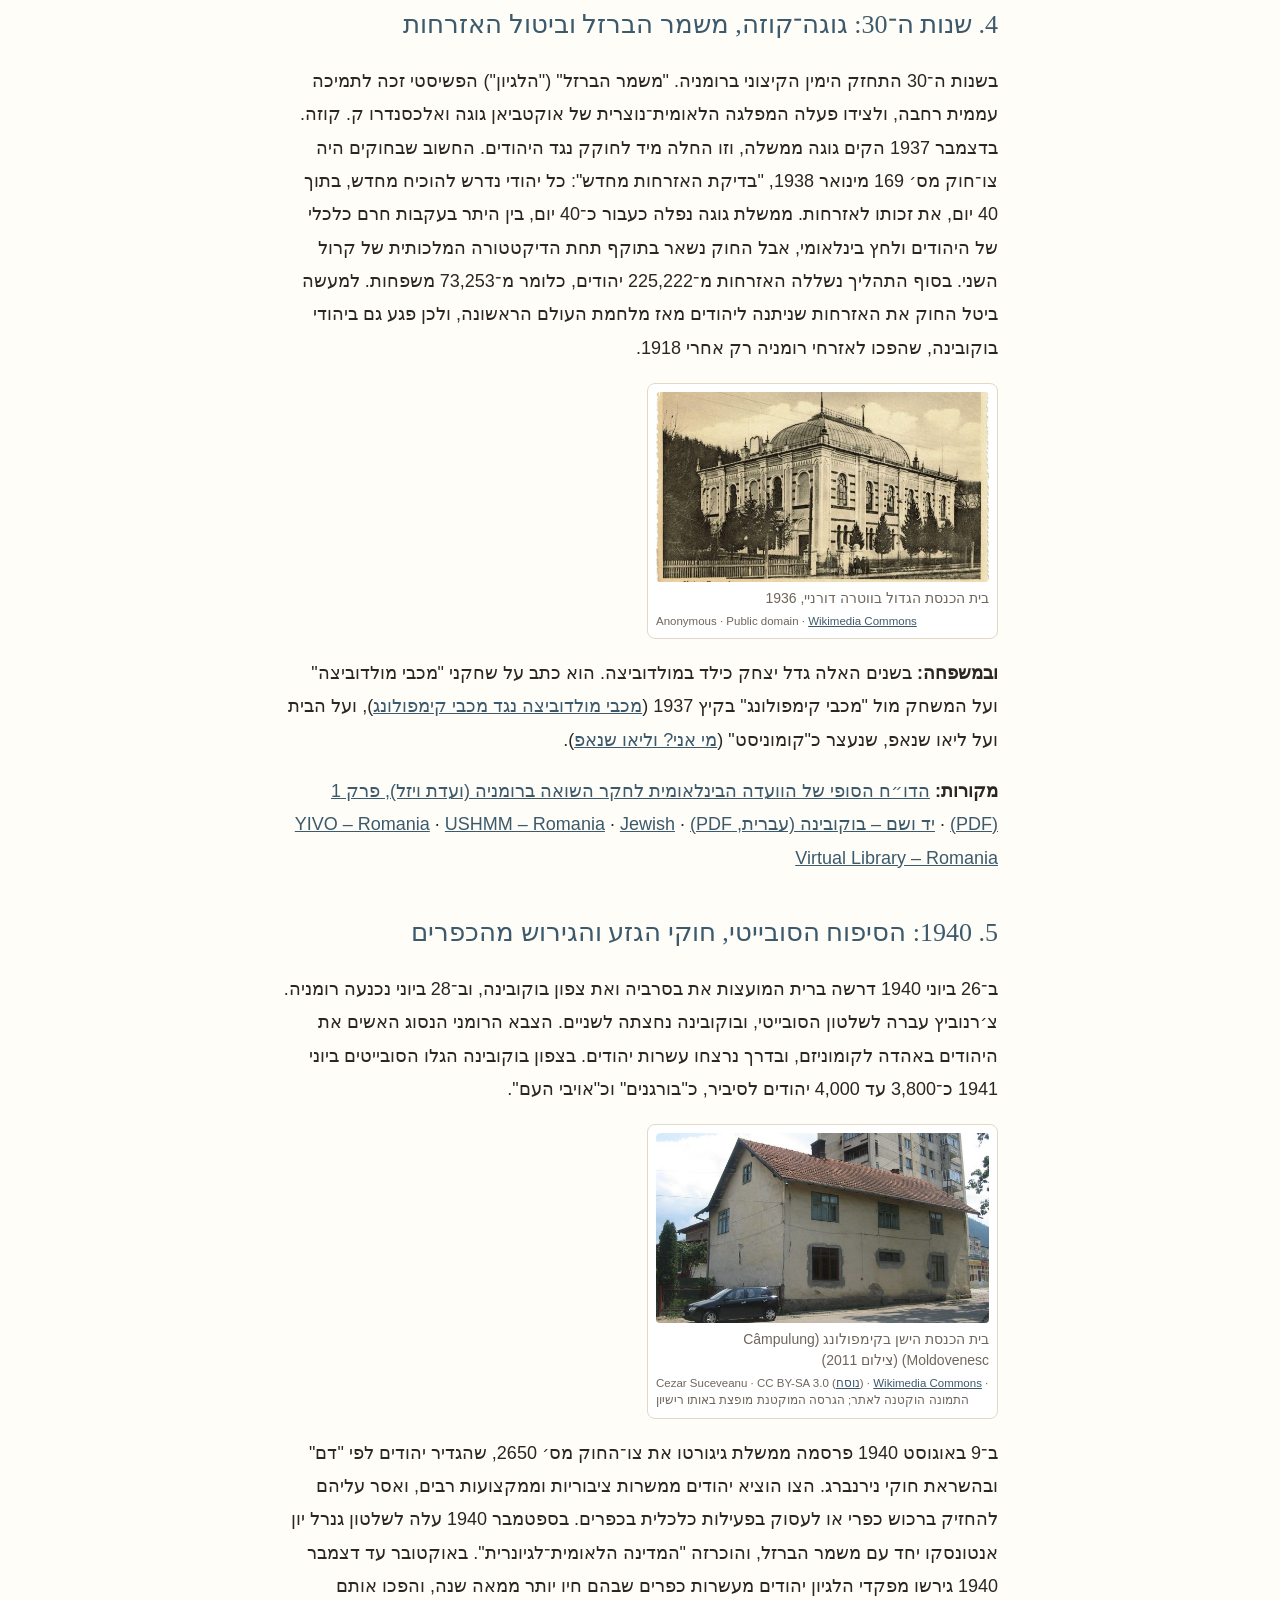
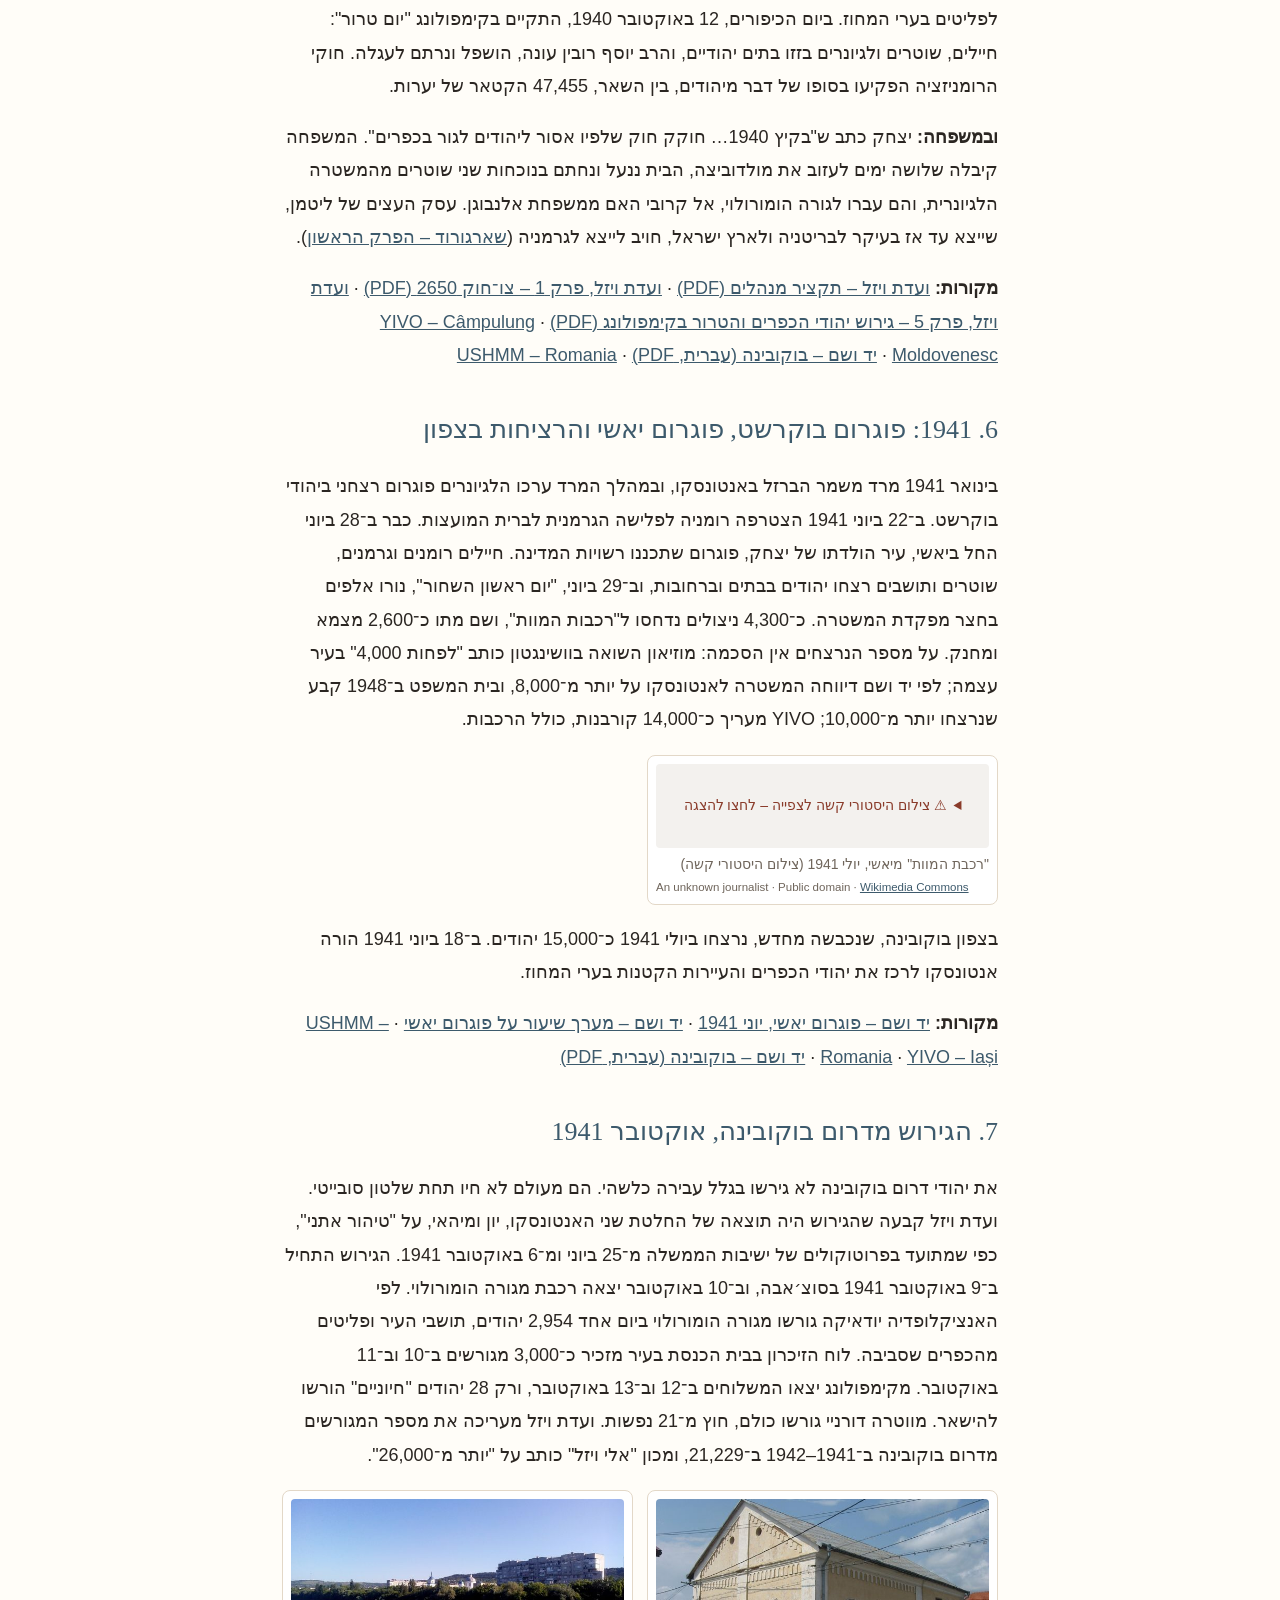
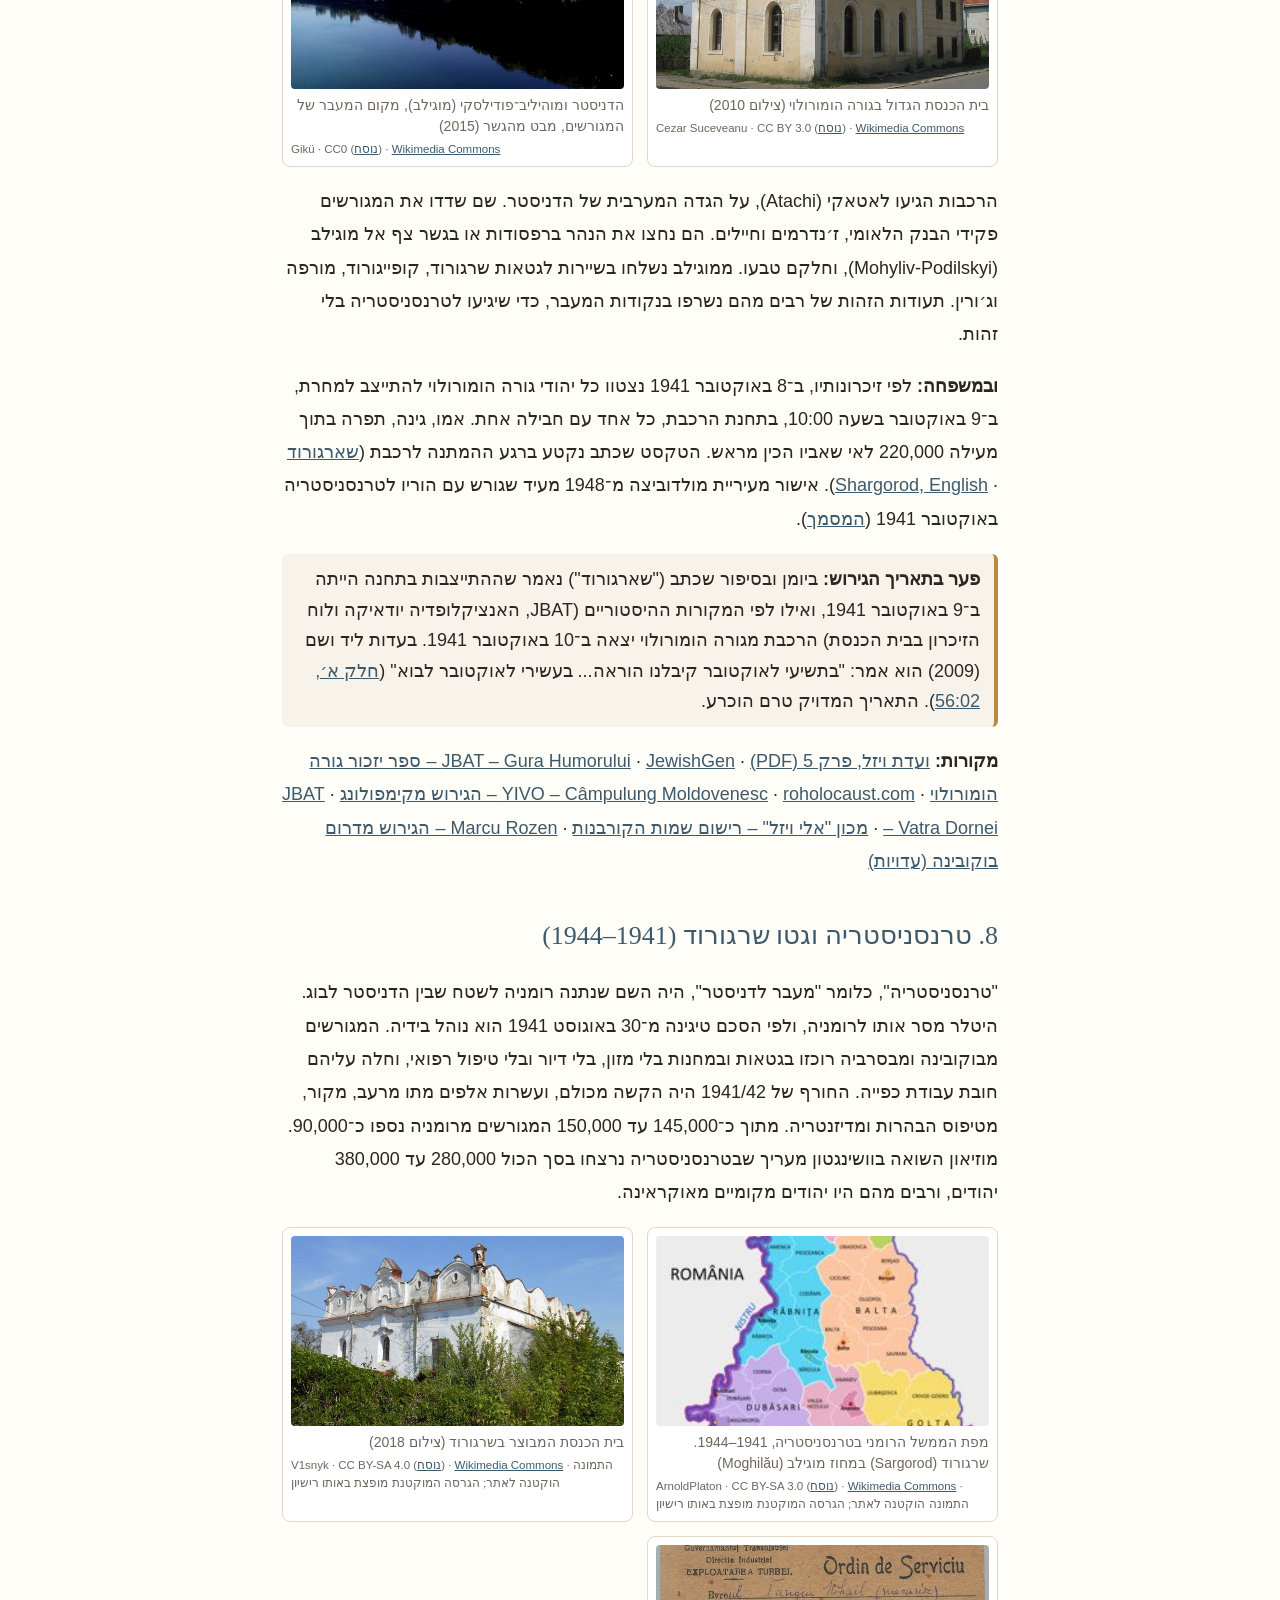
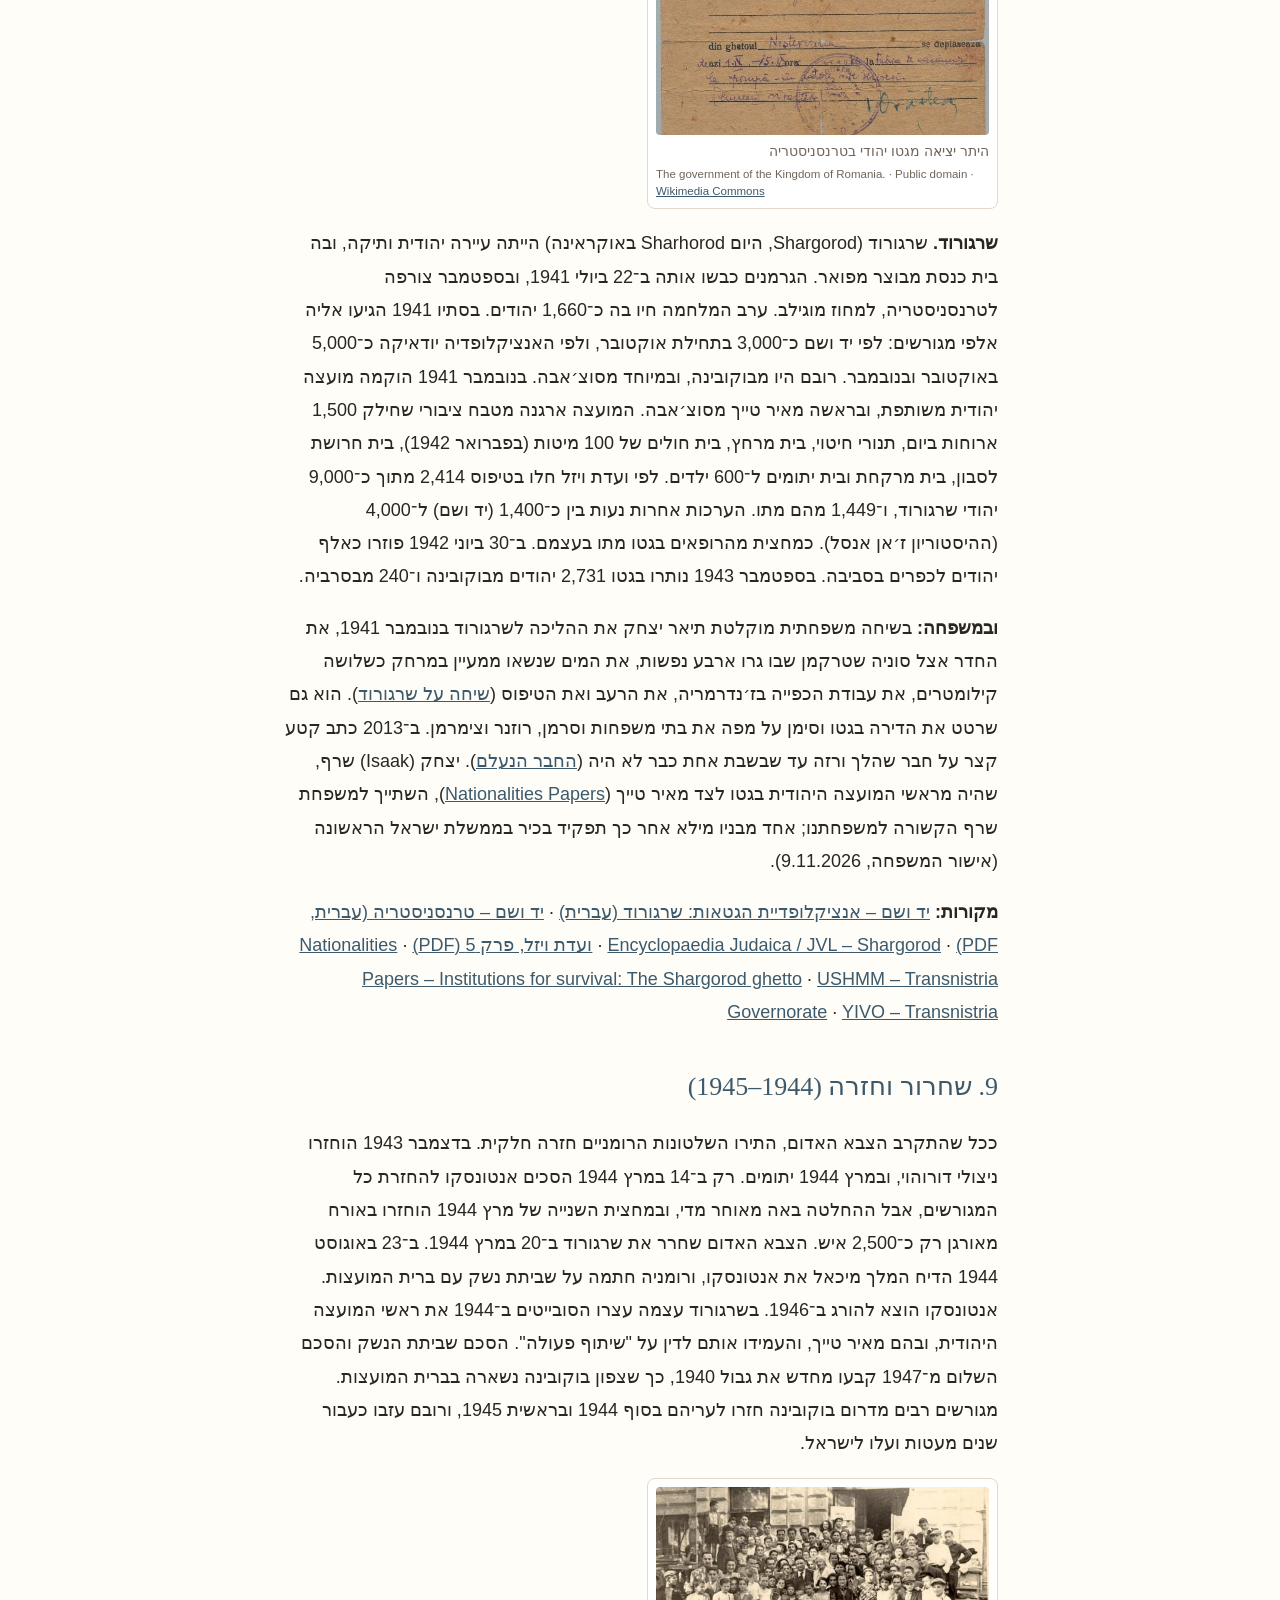
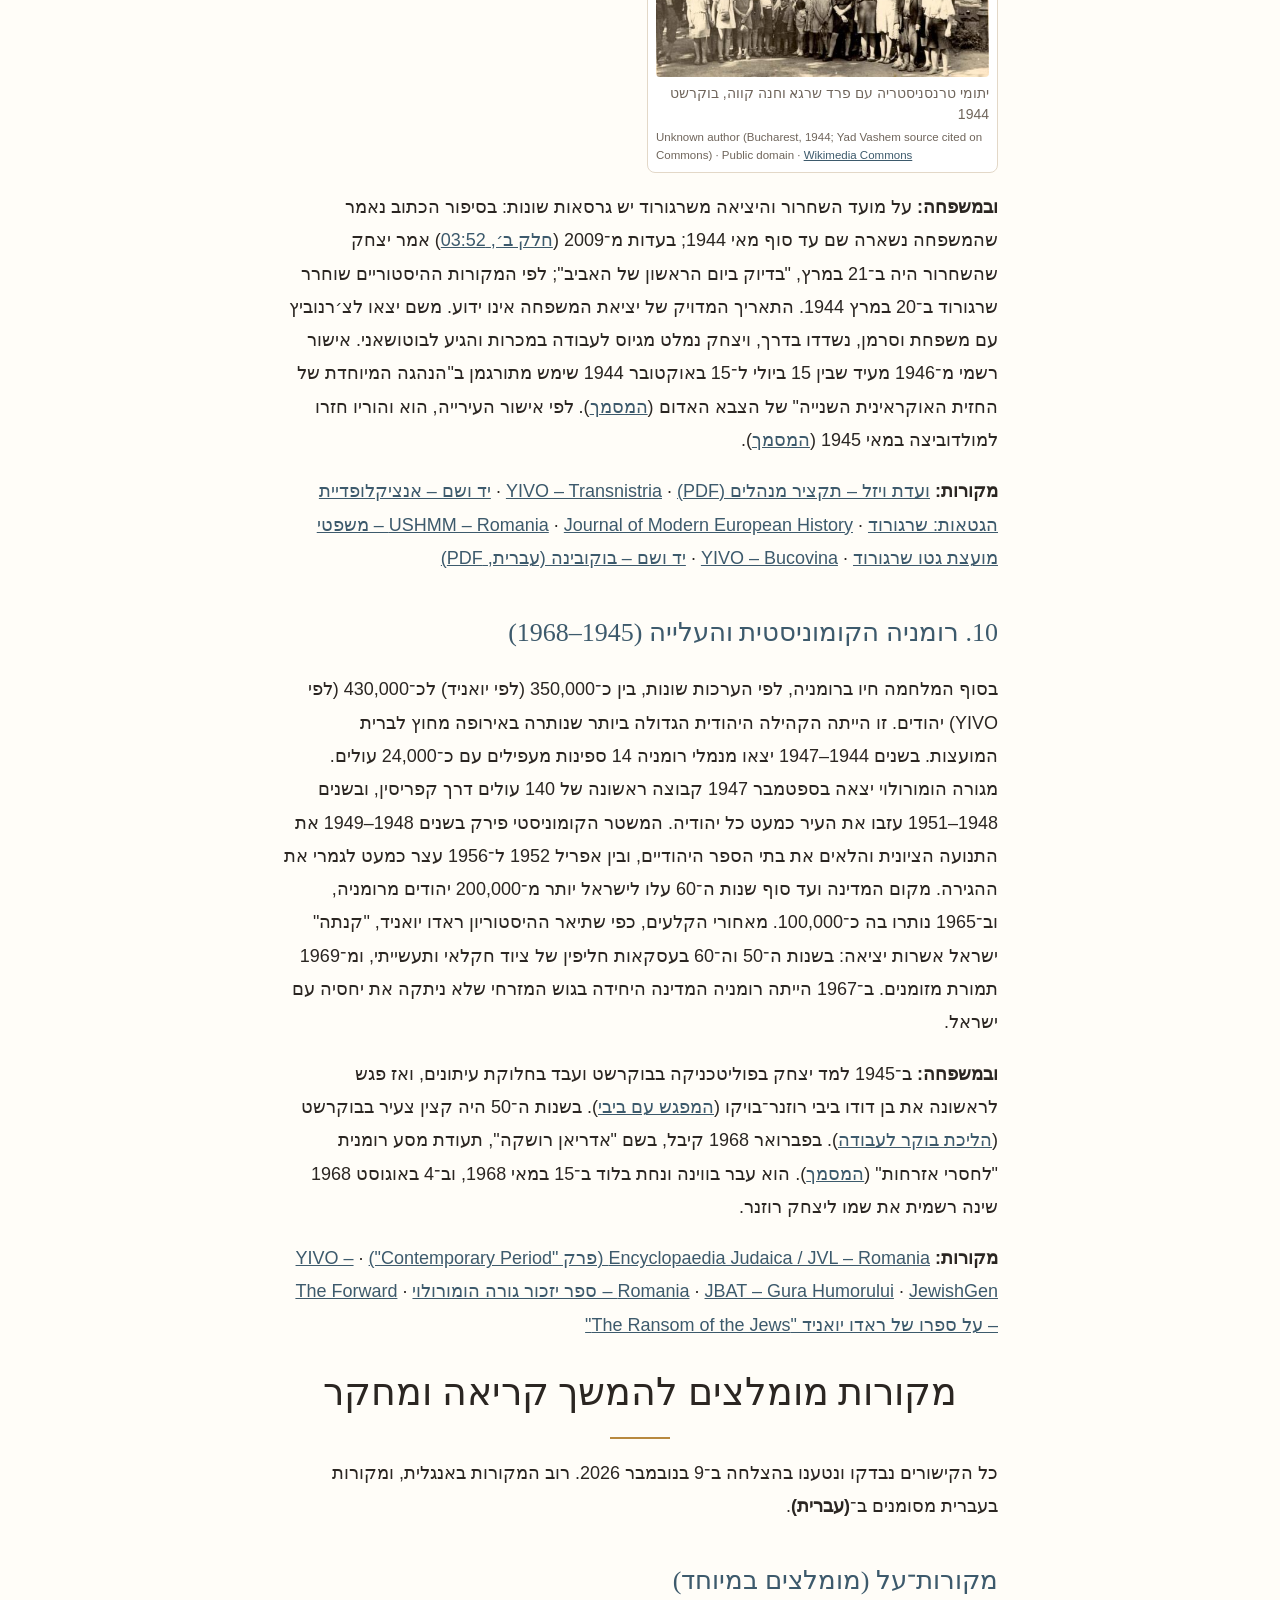
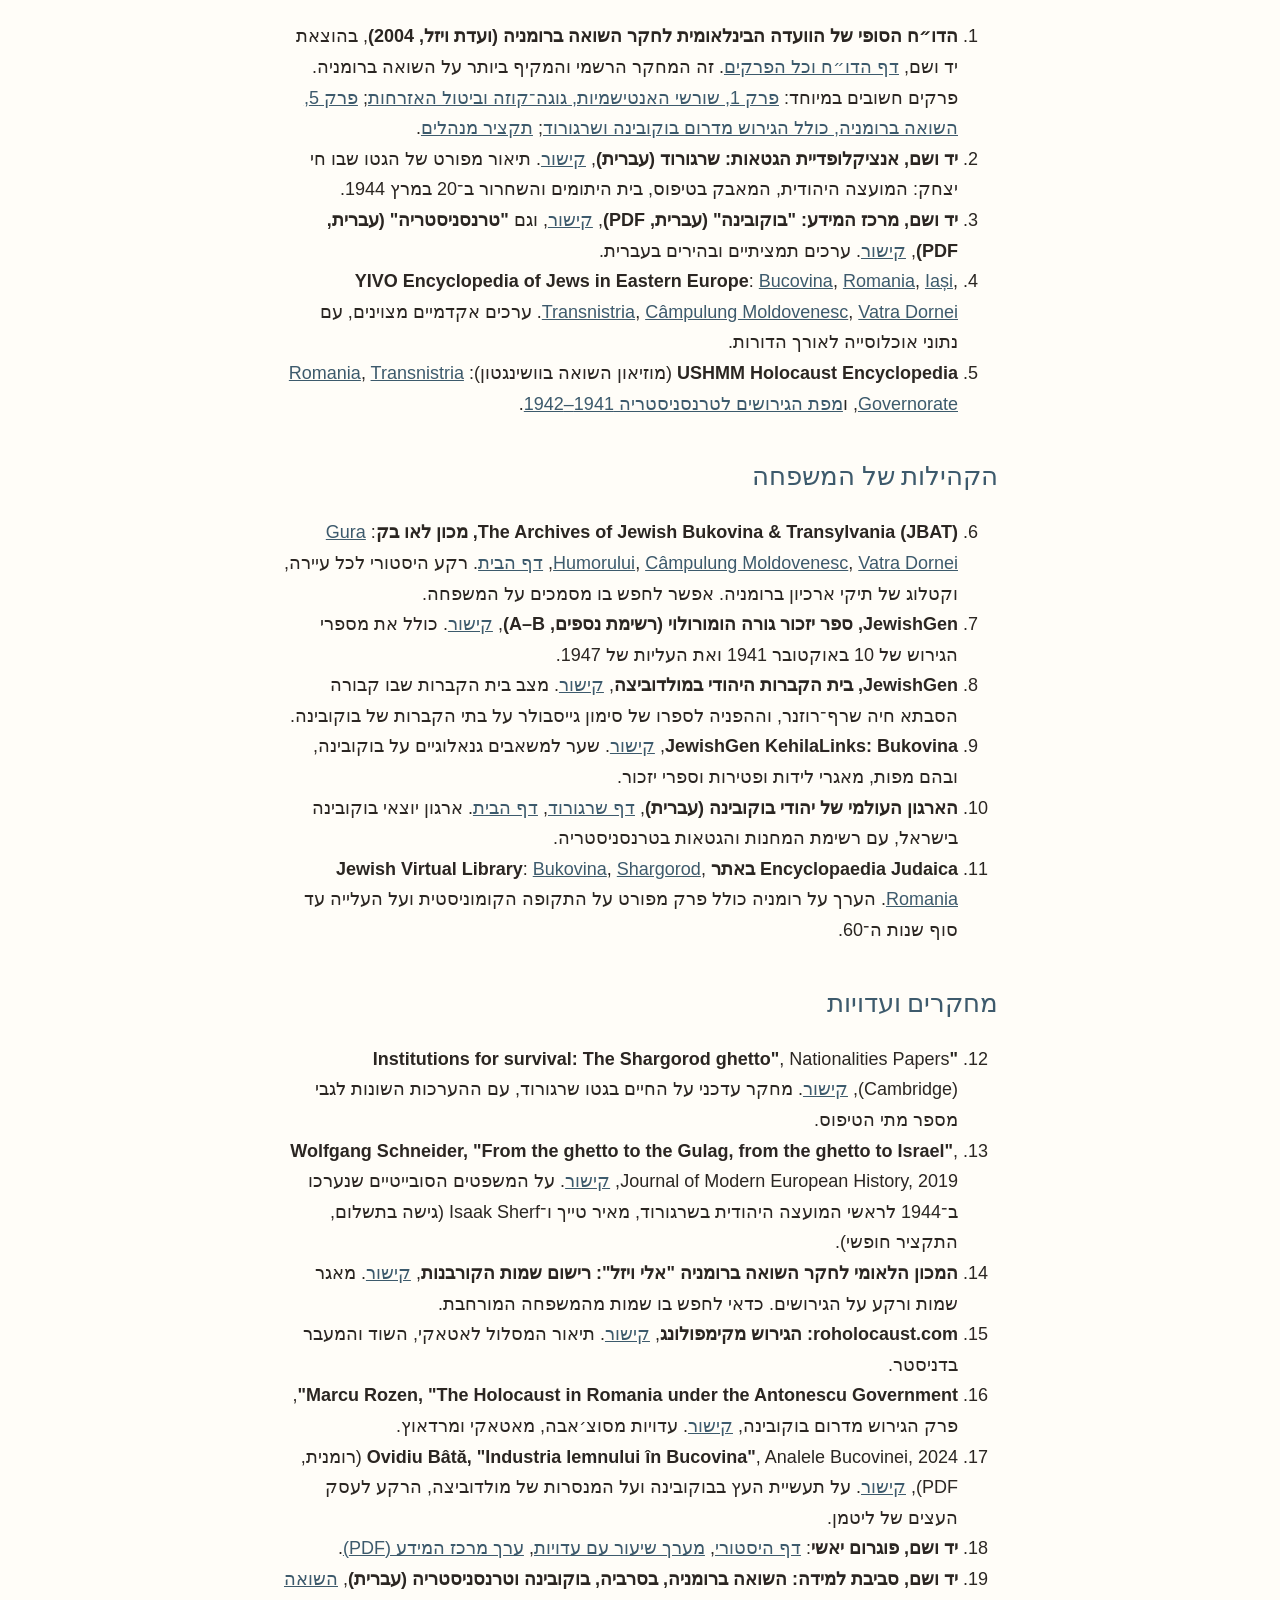
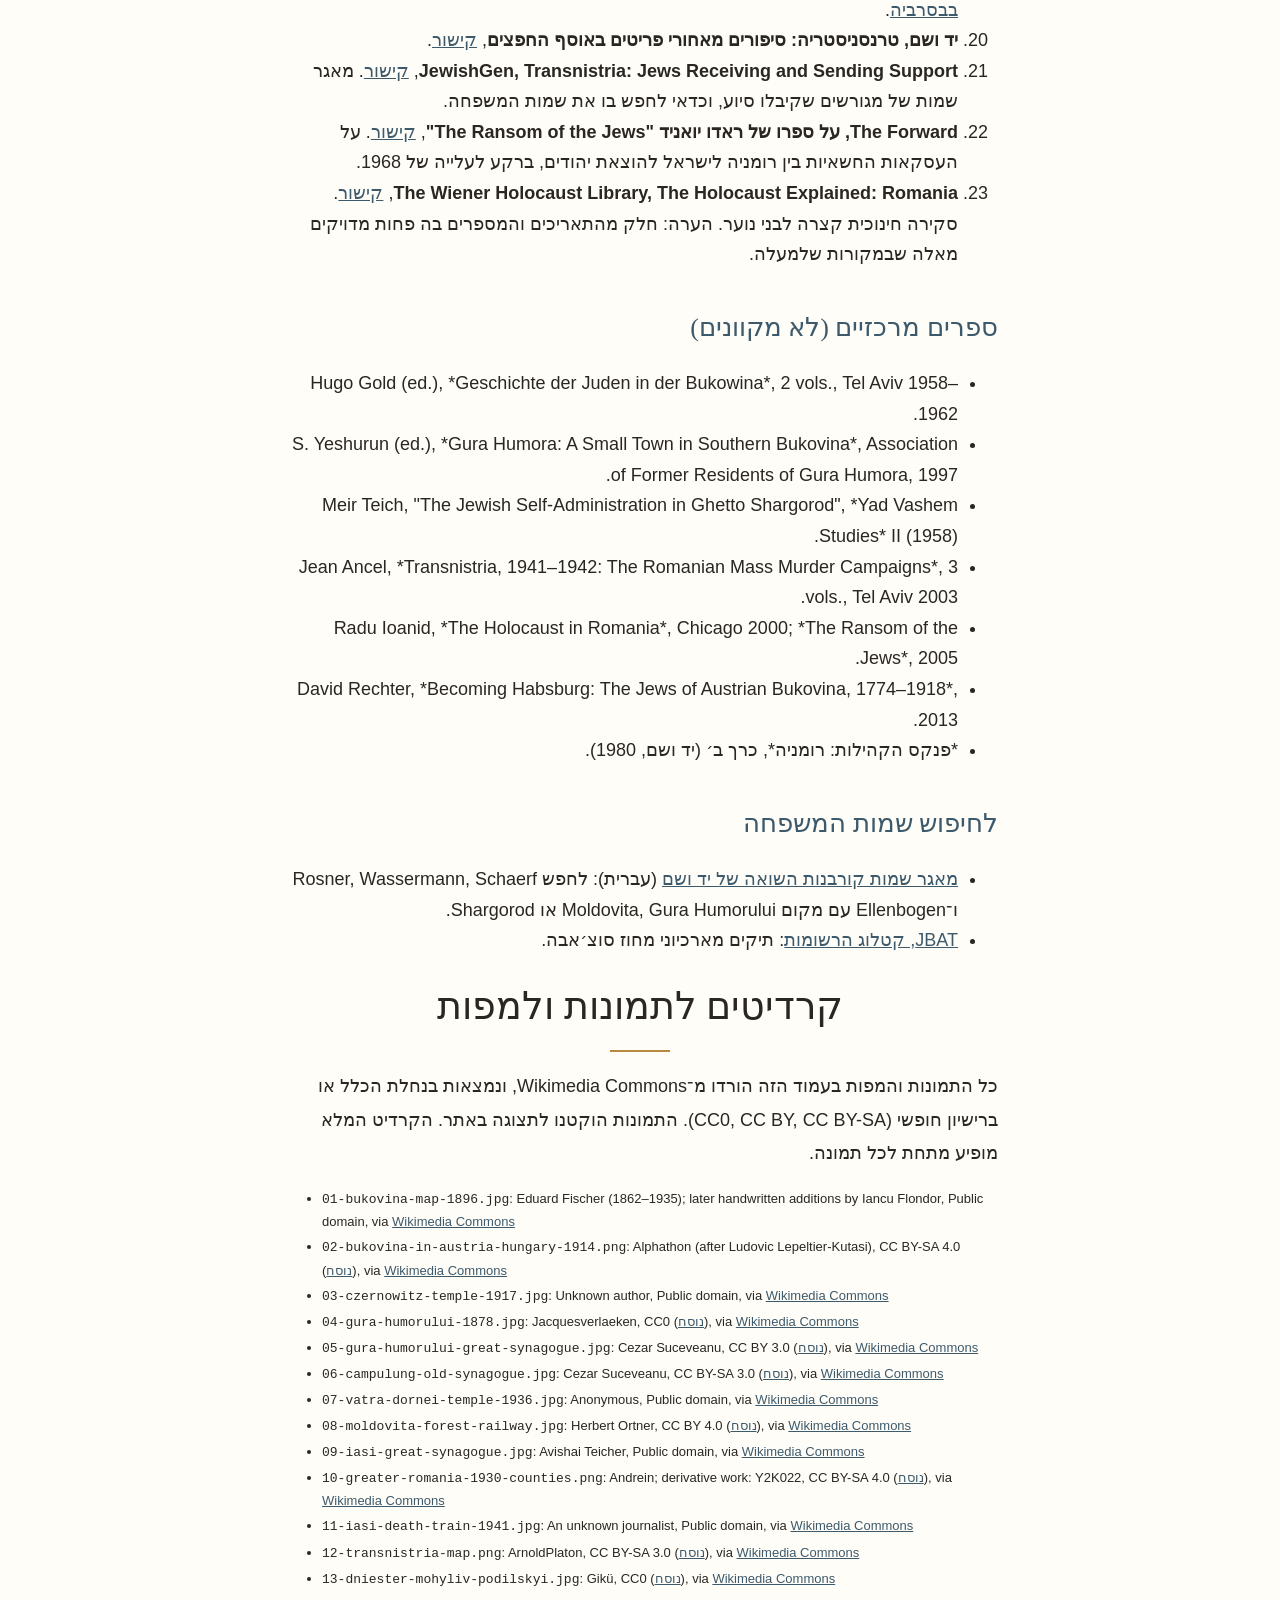
==== commit f2b1bd03: "Liberation date as three-way conflict; Abu Rudeis electrical dept and meeting Ruth; homes TA/Yad Mor" ====
--- a/history.html
+++ b/history.html
@@ -55,7 +55,7 @@
 <p><strong>מקורות:</strong> <a href="https://wwv.yadvashem.org/yv/he/research/ghettos_encyclopedia/ghetto_details.asp?cid=1098" target="_blank" rel="noopener">יד ושם – אנציקלופדיית הגטאות: שרגורוד (עברית)</a> · <a href="https://wwv.yadvashem.org/odot_pdf/Microsoft%20Word%20-%205304.pdf" target="_blank" rel="noopener">יד ושם – טרנסניסטריה (עברית, PDF)</a> · <a href="https://www.jewishvirtuallibrary.org/shargorod" target="_blank" rel="noopener">Encyclopaedia Judaica / JVL – Shargorod</a> · <a href="https://www.yadvashem.org/yv/pdf-drupal/en/report/english/1.5-the-holocaust-in-romania.pdf" target="_blank" rel="noopener">ועדת ויזל, פרק 5 (PDF)</a> · <a href="https://www.cambridge.org/core/journals/nationalities-papers/article/institutions-for-survival-the-shargorod-ghetto-during-the-holocaust-in-romanian-transnistria/9051870E2DA989D1EE898509B2E65389" target="_blank" rel="noopener">Nationalities Papers – Institutions for survival: The Shargorod ghetto</a> · <a href="https://encyclopedia.ushmm.org/content/en/article/transnistria-governorate" target="_blank" rel="noopener">USHMM – Transnistria Governorate</a> · <a href="https://encyclopedia.yivo.org/article/63" target="_blank" rel="noopener">YIVO – Transnistria</a></p>
 </section><section class="hsec"><h3 id="h9">9. שחרור וחזרה (1944–1945)</h3>
 <p>ככל שהתקרב הצבא האדום, התירו השלטונות הרומניים חזרה חלקית. בדצמבר 1943 הוחזרו ניצולי דורוהוי, ובמרץ 1944 יתומים. רק ב־14 במרץ 1944 הסכים אנטונסקו להחזרת כל המגורשים, אבל ההחלטה באה מאוחר מדי, ובמחצית השנייה של מרץ 1944 הוחזרו באורח מאורגן רק כ־2,500 איש. הצבא האדום שחרר את שרגורוד ב־20 במרץ 1944. ב־23 באוגוסט 1944 הדיח המלך מיכאל את אנטונסקו, ורומניה חתמה על שביתת נשק עם ברית המועצות. אנטונסקו הוצא להורג ב־1946. בשרגורוד עצמה עצרו הסובייטים ב־1944 את ראשי המועצה היהודית, ובהם מאיר טייך, והעמידו אותם לדין על "שיתוף פעולה". הסכם שביתת הנשק והסכם השלום מ־1947 קבעו מחדש את גבול 1940, כך שצפון בוקובינה נשארה בברית המועצות. מגורשים רבים מדרום בוקובינה חזרו לעריהם בסוף 1944 ובראשית 1945, ורובם עזבו כעבור שנים מעטות ועלו לישראל.</p><div class="hfigs"><figure class="hfig"><a href="img/hist/16-transnistria-orphans-1944.jpg" target="_blank"><img loading="lazy" src="img/hist/16-transnistria-orphans-1944-t.jpg" alt="יתומי טרנסניסטריה עם פרד שרגא וחנה קווה, בוקרשט 1944"></a><figcaption>יתומי טרנסניסטריה עם פרד שרגא וחנה קווה, בוקרשט 1944<span class="credit">Unknown author (Bucharest, 1944; Yad Vashem source cited on Commons) · Public domain · <a href="https://commons.wikimedia.org/wiki/File:Transnisteria_orphans_1944.jpg" target="_blank" rel="noopener">Wikimedia Commons</a></span></figcaption></figure></div>
-<p><strong>ובמשפחה:</strong> לפי זיכרונותיו נשארה המשפחה בשרגורוד עד סוף מאי 1944. משם יצאו לצ׳רנוביץ עם משפחת וסרמן, נשדדו בדרך, ויצחק נמלט מגיוס לעבודה במכרות והגיע לבוטושאני. אישור רשמי מ־1946 מעיד שבין 15 ביולי ל־15 באוקטובר 1944 שימש מתורגמן ב"הנהגה המיוחדת של החזית האוקראינית השנייה" של הצבא האדום (<a href="img/docs/adeverinta-traducator-frontul-2-ucrainian-1946-page-1.jpg">המסמך</a>). לפי אישור העירייה, הוא והוריו חזרו למולדוביצה במאי 1945 (<a href="img/docs/adeverinta-deportare-transnistria-1948-page-1.jpg">המסמך</a>).</p>
+<p><strong>ובמשפחה:</strong> על מועד השחרור והיציאה משרגורוד יש גרסאות שונות: בסיפור הכתוב נאמר שהמשפחה נשארה שם עד סוף מאי 1944; בעדות מ־2009 (<a href="https://youtu.be/WQ14GO9kM6o?t=232" target="_blank" rel="noopener">חלק ב׳, 03:52</a>) אמר יצחק שהשחרור היה ב־21 במרץ, "בדיוק ביום הראשון של האביב"; לפי המקורות ההיסטוריים שוחרר שרגורוד ב־20 במרץ 1944. התאריך המדויק של יציאת המשפחה אינו ידוע. משם יצאו לצ׳רנוביץ עם משפחת וסרמן, נשדדו בדרך, ויצחק נמלט מגיוס לעבודה במכרות והגיע לבוטושאני. אישור רשמי מ־1946 מעיד שבין 15 ביולי ל־15 באוקטובר 1944 שימש מתורגמן ב"הנהגה המיוחדת של החזית האוקראינית השנייה" של הצבא האדום (<a href="img/docs/adeverinta-traducator-frontul-2-ucrainian-1946-page-1.jpg">המסמך</a>). לפי אישור העירייה, הוא והוריו חזרו למולדוביצה במאי 1945 (<a href="img/docs/adeverinta-deportare-transnistria-1948-page-1.jpg">המסמך</a>).</p>
 <p><strong>מקורות:</strong> <a href="https://www.yadvashem.org/yv/pdf-drupal/en/report/english/executive-summary.pdf" target="_blank" rel="noopener">ועדת ויזל – תקציר מנהלים (PDF)</a> · <a href="https://encyclopedia.yivo.org/article/63" target="_blank" rel="noopener">YIVO – Transnistria</a> · <a href="https://wwv.yadvashem.org/yv/he/research/ghettos_encyclopedia/ghetto_details.asp?cid=1098" target="_blank" rel="noopener">יד ושם – אנציקלופדיית הגטאות: שרגורוד</a> · <a href="https://encyclopedia.ushmm.org/content/en/article/romania" target="_blank" rel="noopener">USHMM – Romania</a> · <a href="https://journals.sagepub.com/doi/10.1177/1611894418820266" target="_blank" rel="noopener">Journal of Modern European History – משפטי מועצת גטו שרגורוד</a> · <a href="https://encyclopedia.yivo.org/article.aspx/bucovina" target="_blank" rel="noopener">YIVO – Bucovina</a> · <a href="https://wwv.yadvashem.org/odot_pdf/Microsoft%20Word%20-%208382.pdf" target="_blank" rel="noopener">יד ושם – בוקובינה (עברית, PDF)</a></p>
 </section><section class="hsec"><h3 id="h10">10. רומניה הקומוניסטית והעלייה (1945–1968)</h3>
 <p>בסוף המלחמה חיו ברומניה, לפי הערכות שונות, בין כ־350,000 (לפי יואניד) לכ־430,000 (לפי YIVO) יהודים. זו הייתה הקהילה היהודית הגדולה ביותר שנותרה באירופה מחוץ לברית המועצות. בשנים 1944–1947 יצאו מנמלי רומניה 14 ספינות מעפילים עם כ־24,000 עולים. מגורה הומורולוי יצאה בספטמבר 1947 קבוצה ראשונה של 140 עולים דרך קפריסין, ובשנים 1948–1951 עזבו את העיר כמעט כל יהודיה. המשטר הקומוניסטי פירק בשנים 1948–1949 את התנועה הציונית והלאים את בתי הספר היהודיים, ובין אפריל 1952 ל־1956 עצר כמעט לגמרי את ההגירה. מקום המדינה ועד סוף שנות ה־60 עלו לישראל יותר מ־200,000 יהודים מרומניה, וב־1965 נותרו בה כ־100,000. מאחורי הקלעים, כפי שתיאר ההיסטוריון ראדו יואניד, "קנתה" ישראל אשרות יציאה: בשנות ה־50 וה־60 בעסקאות חליפין של ציוד חקלאי ותעשייתי, ומ־1969 תמורת מזומנים. ב־1967 הייתה רומניה המדינה היחידה בגוש המזרחי שלא ניתקה את יחסיה עם ישראל.</p>
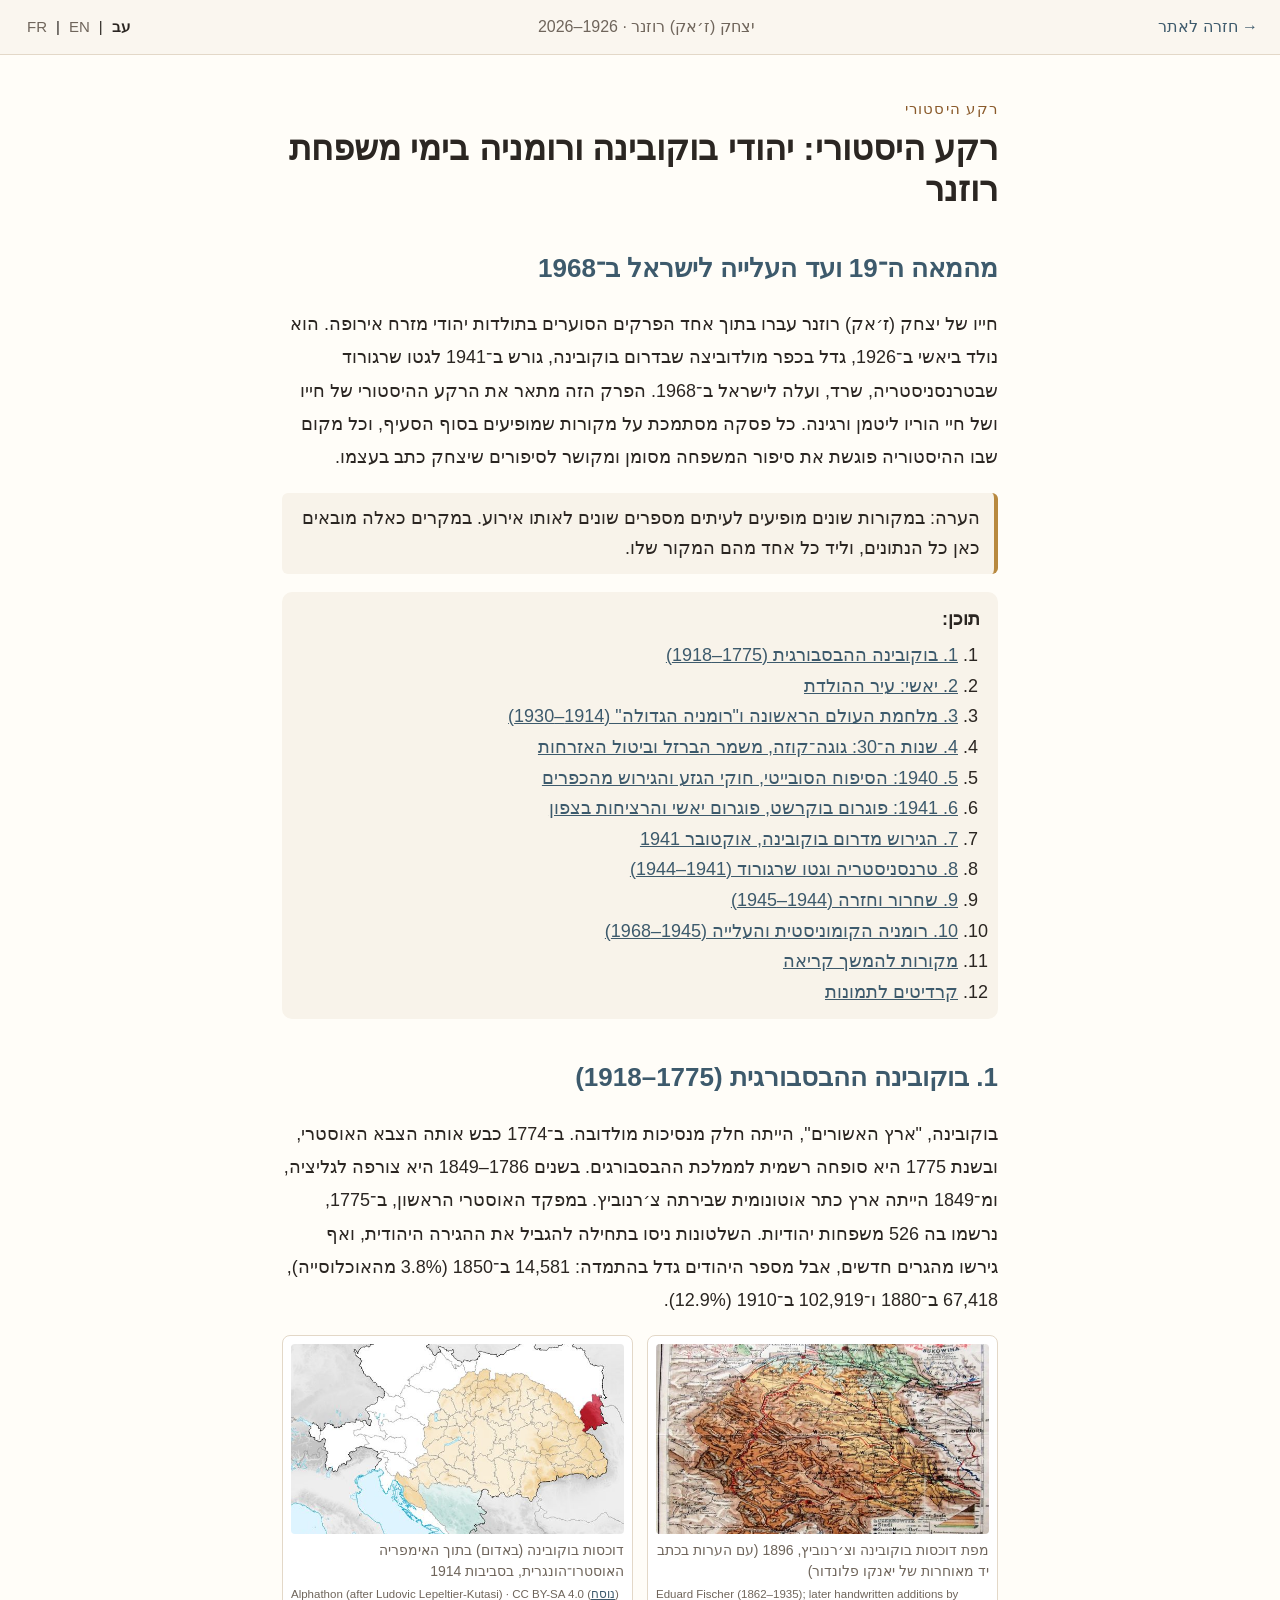
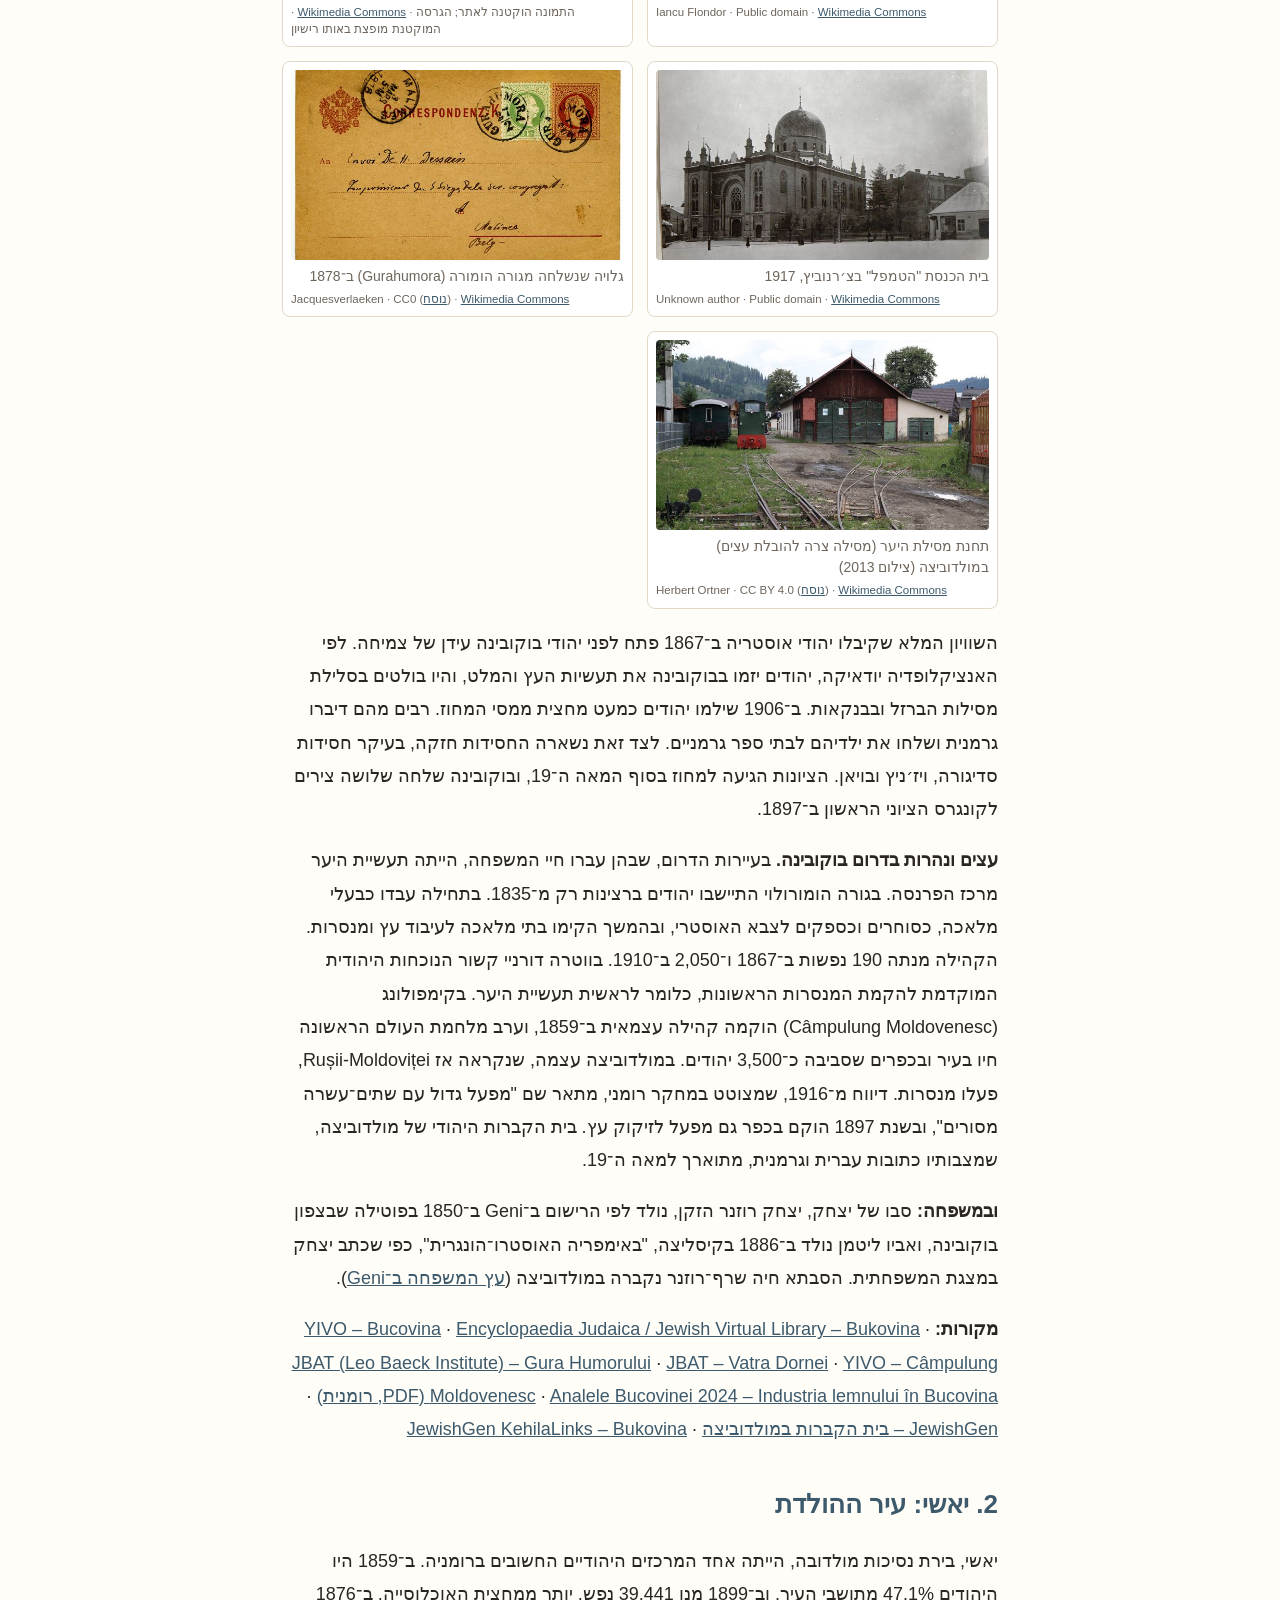
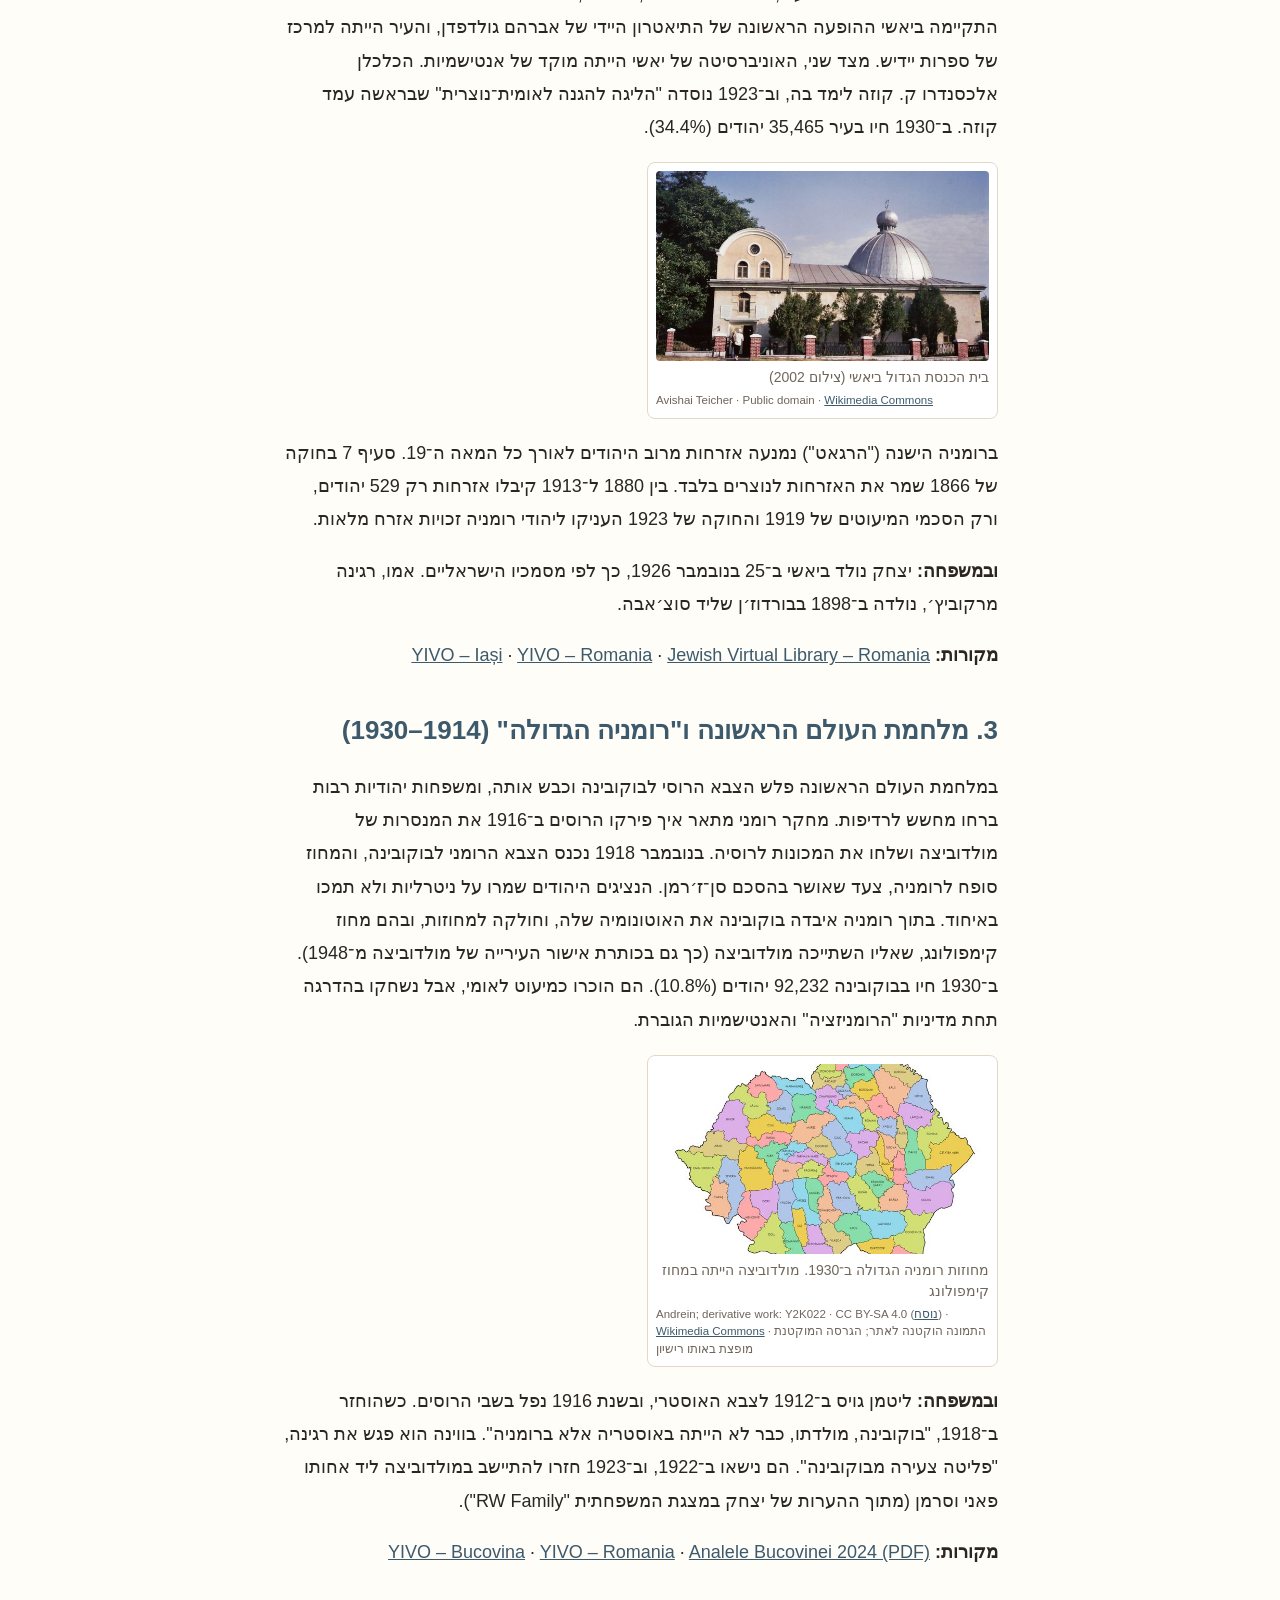
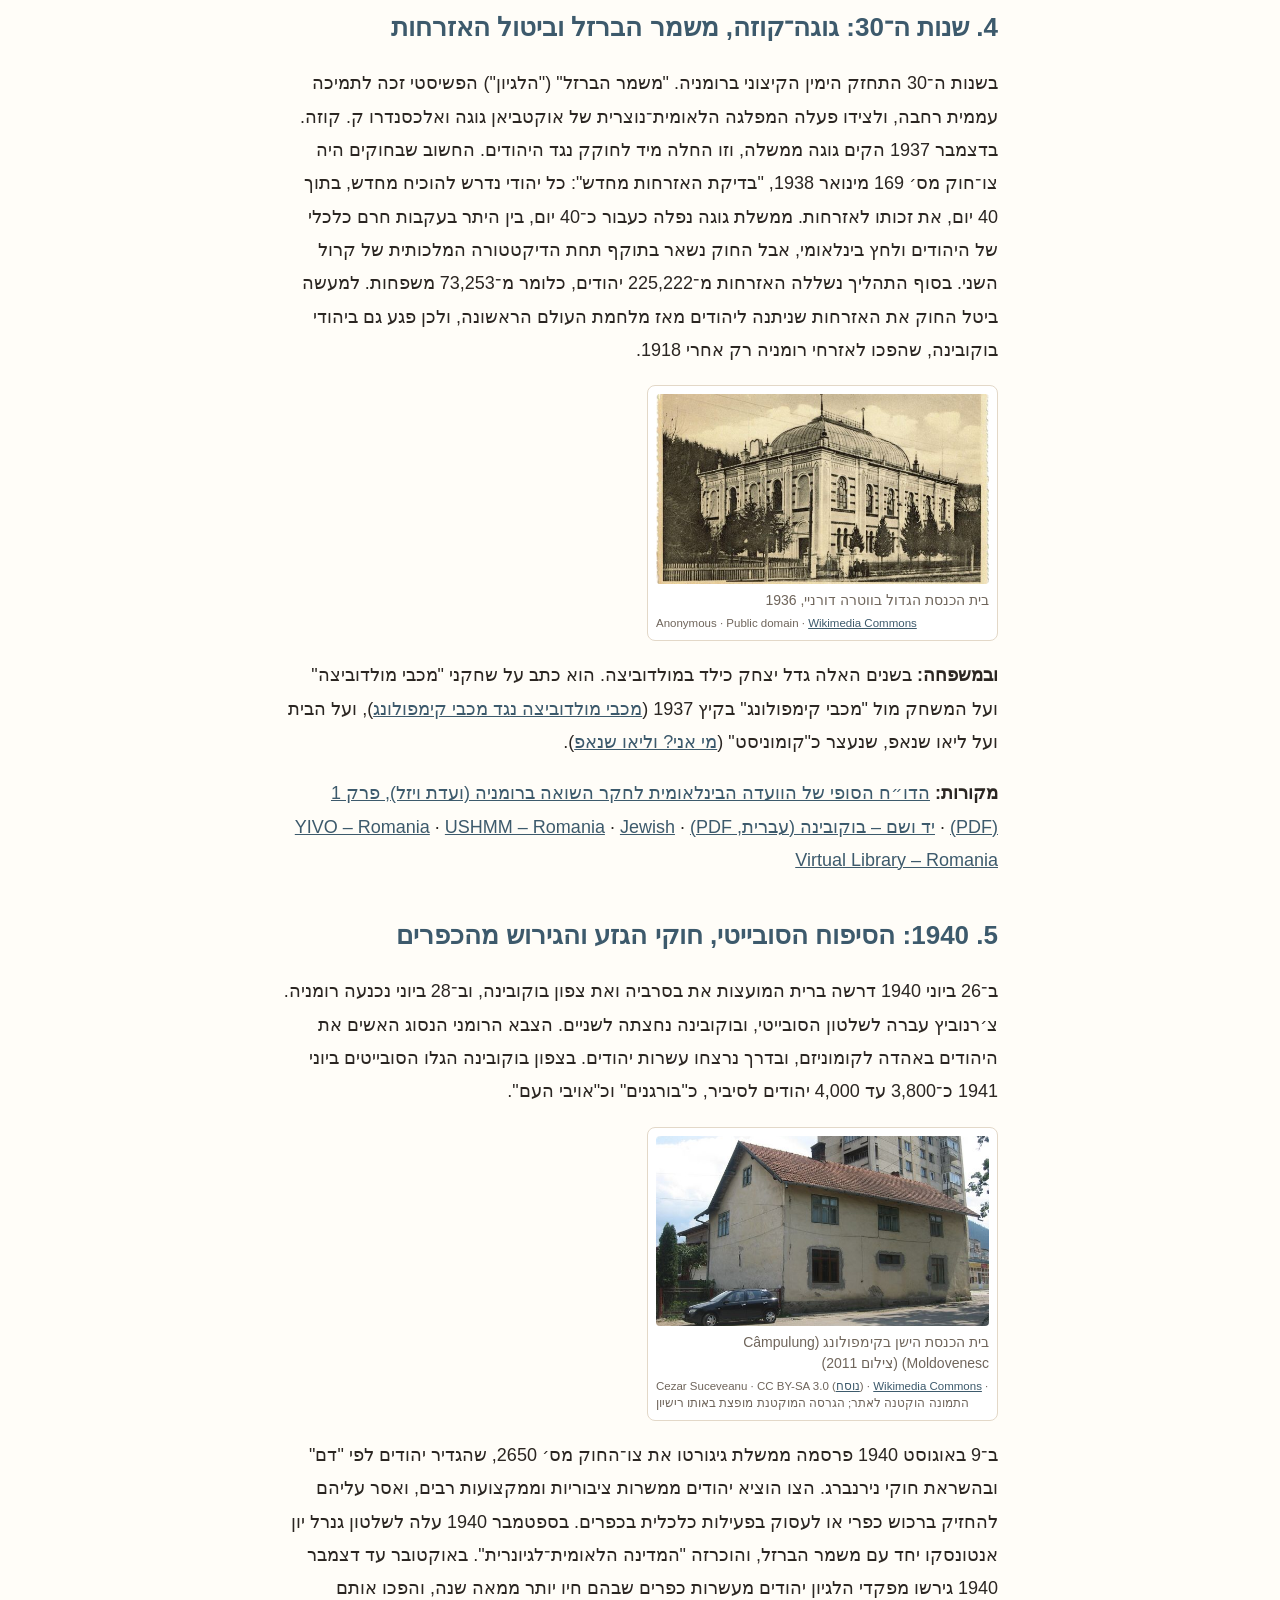
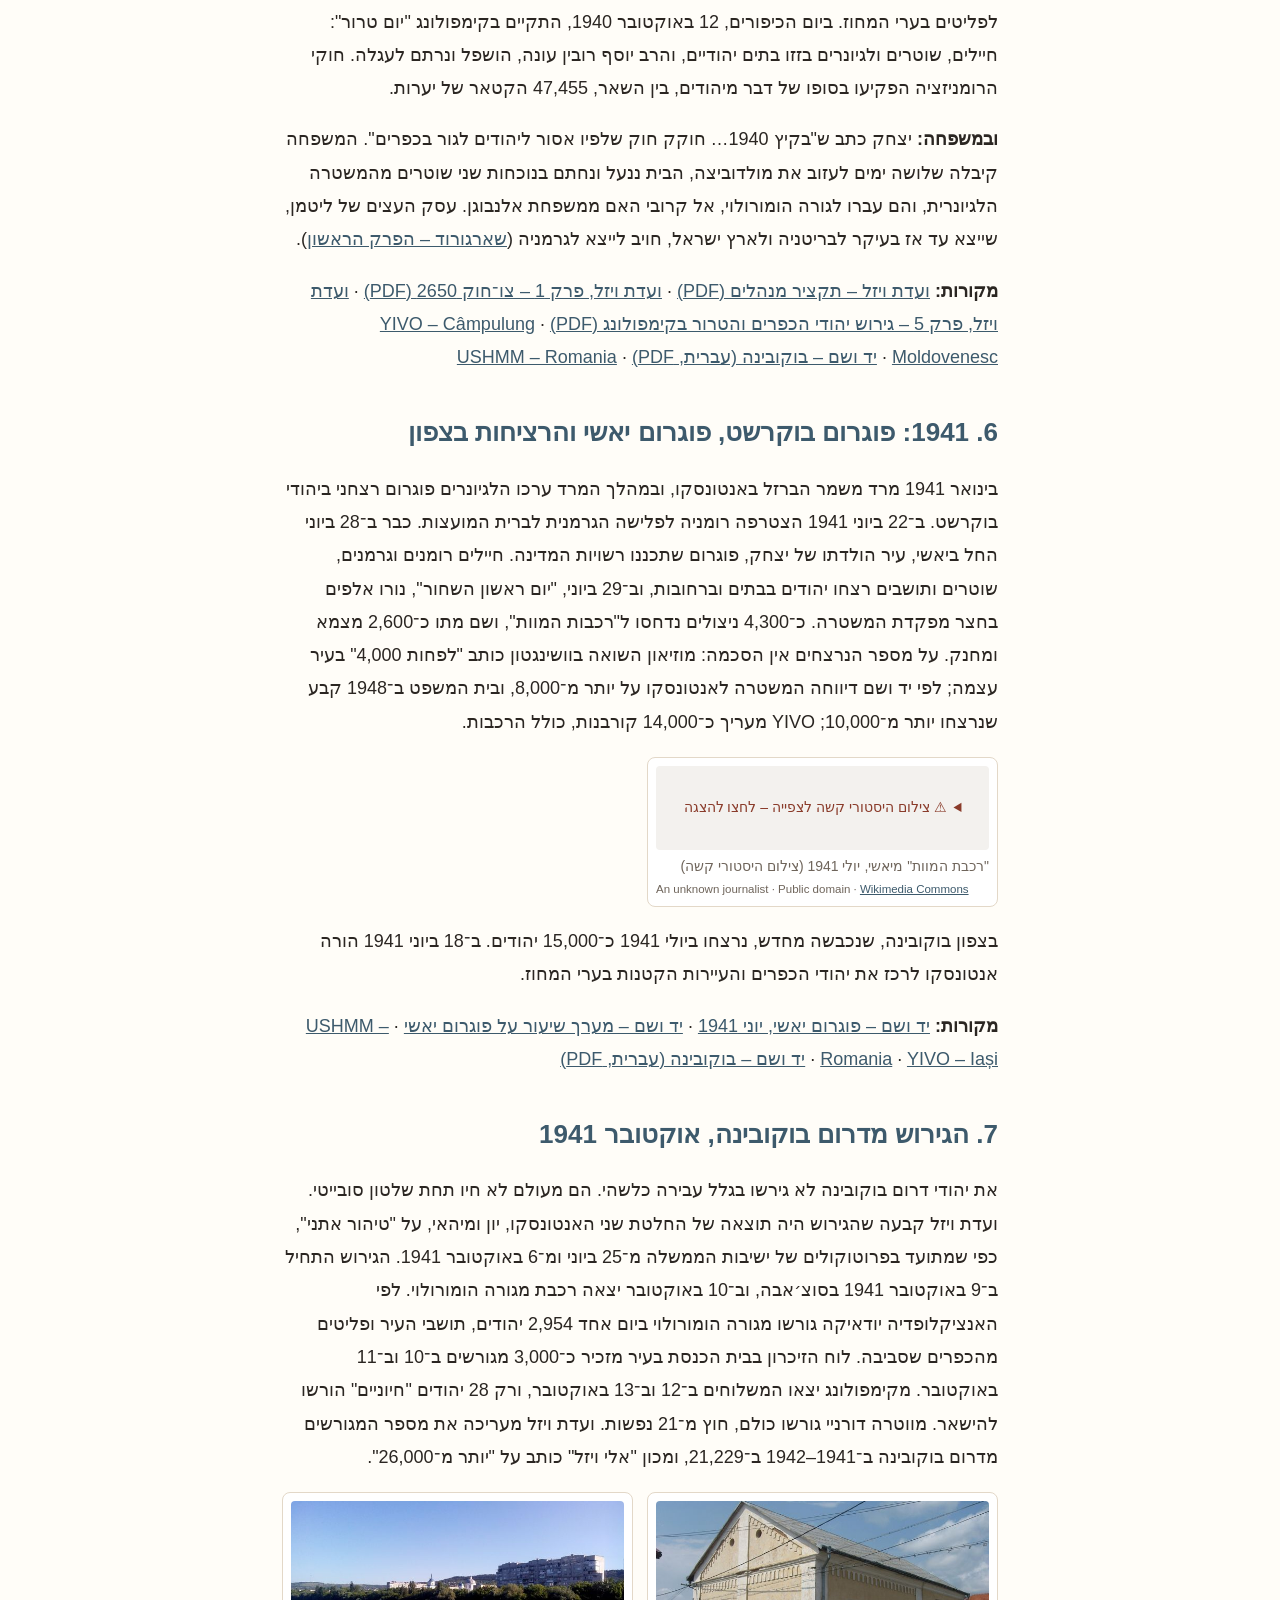
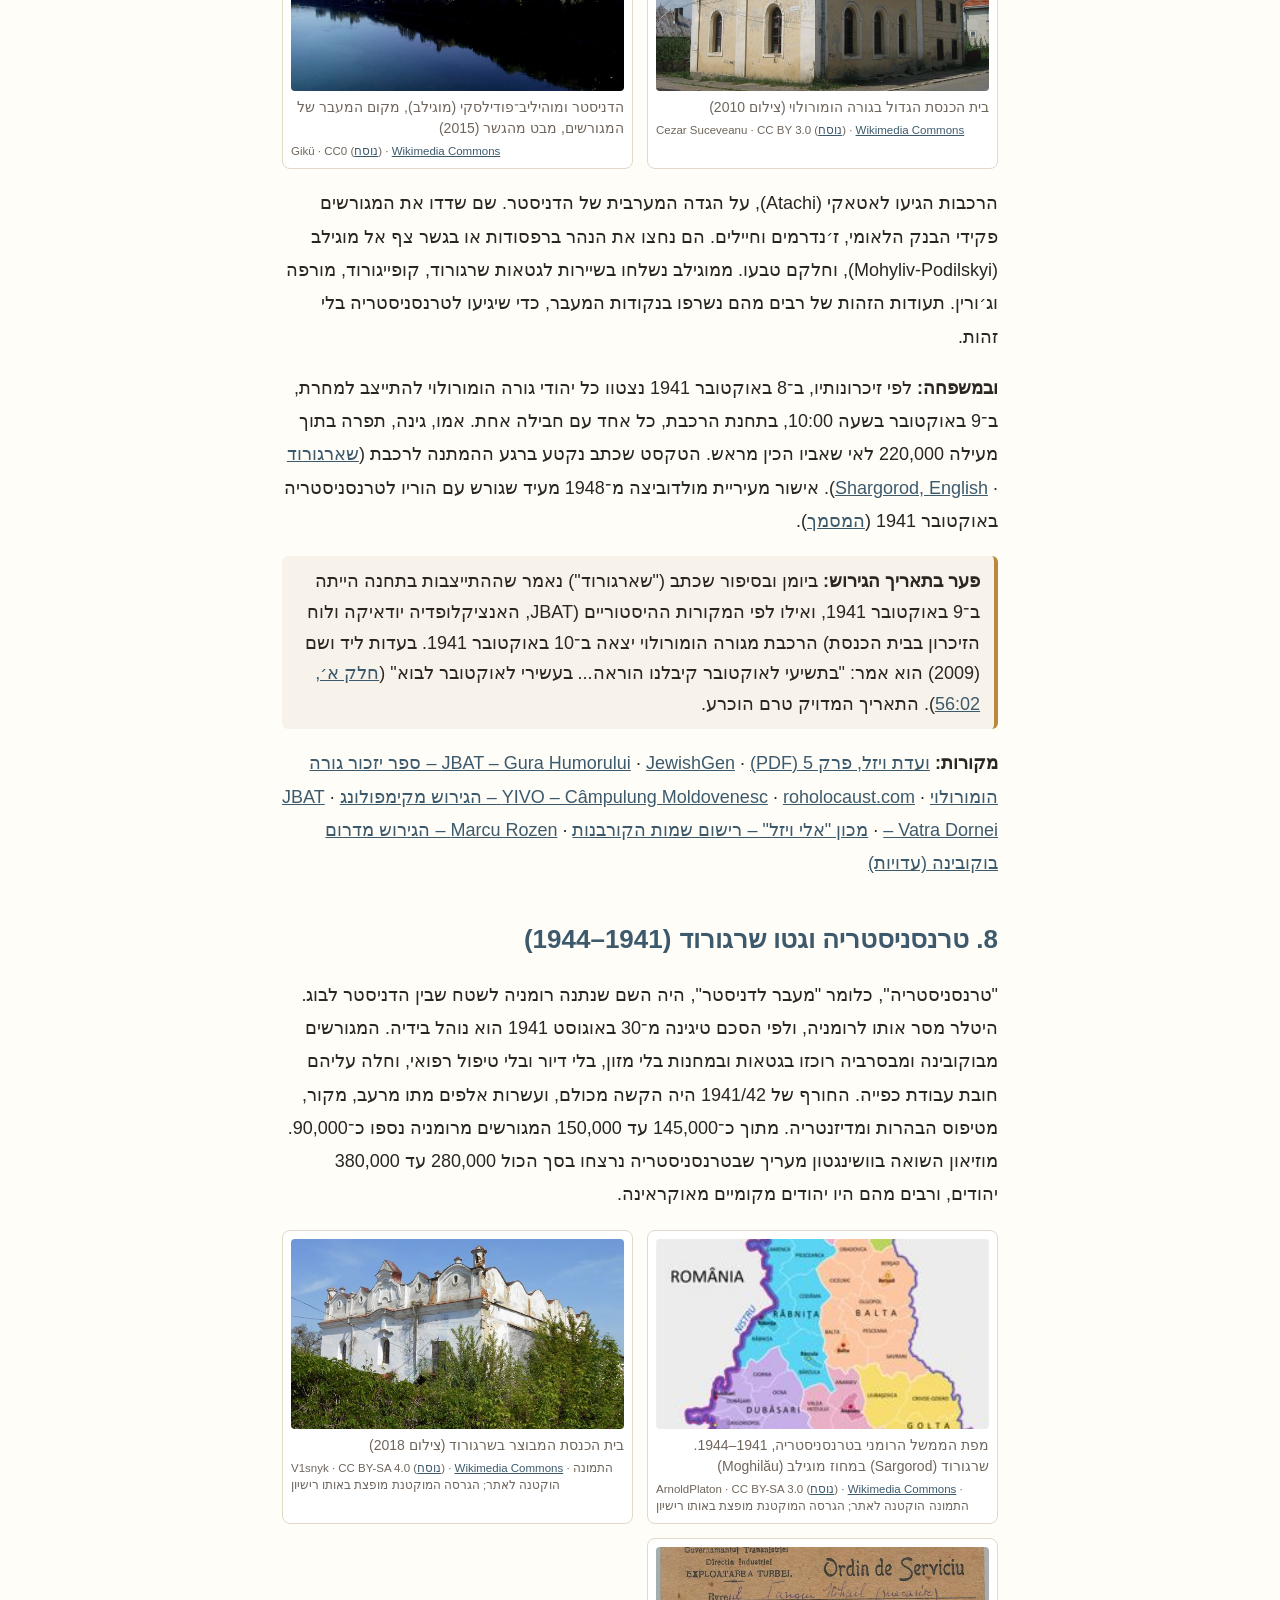
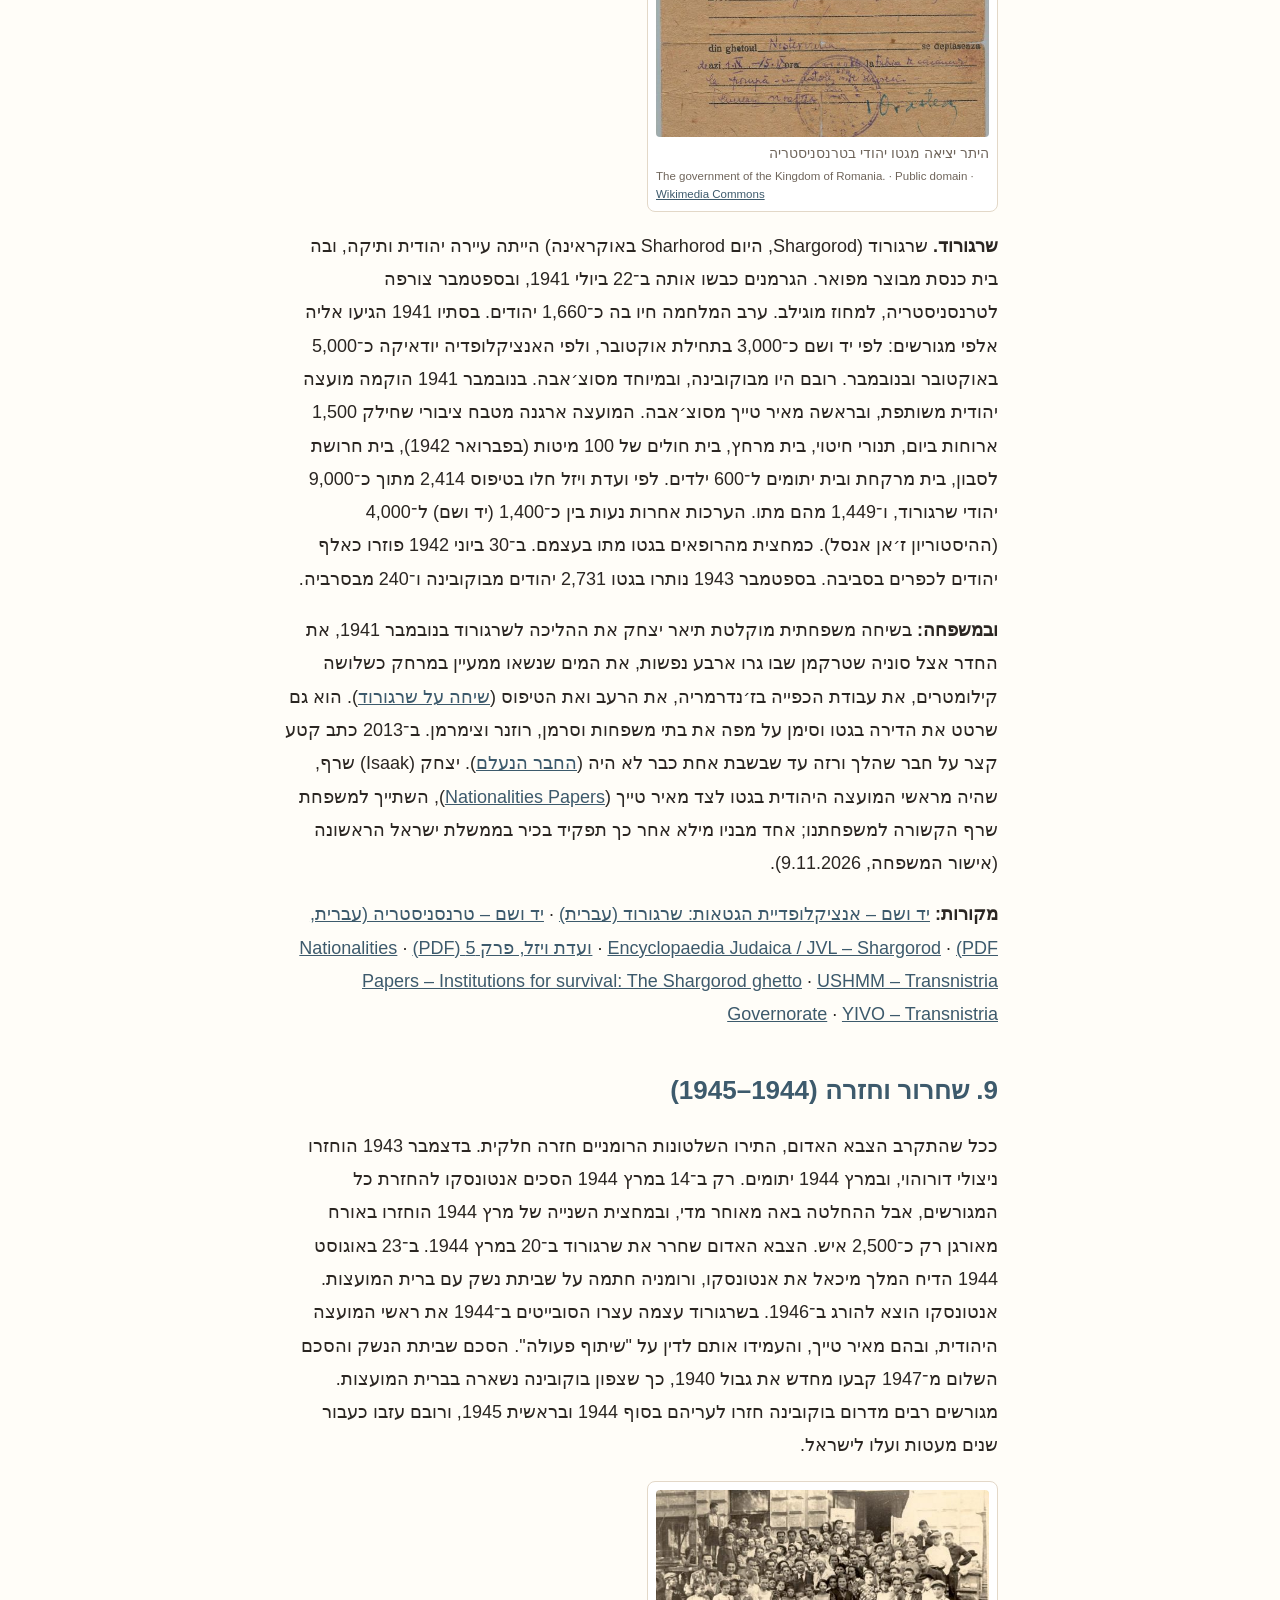
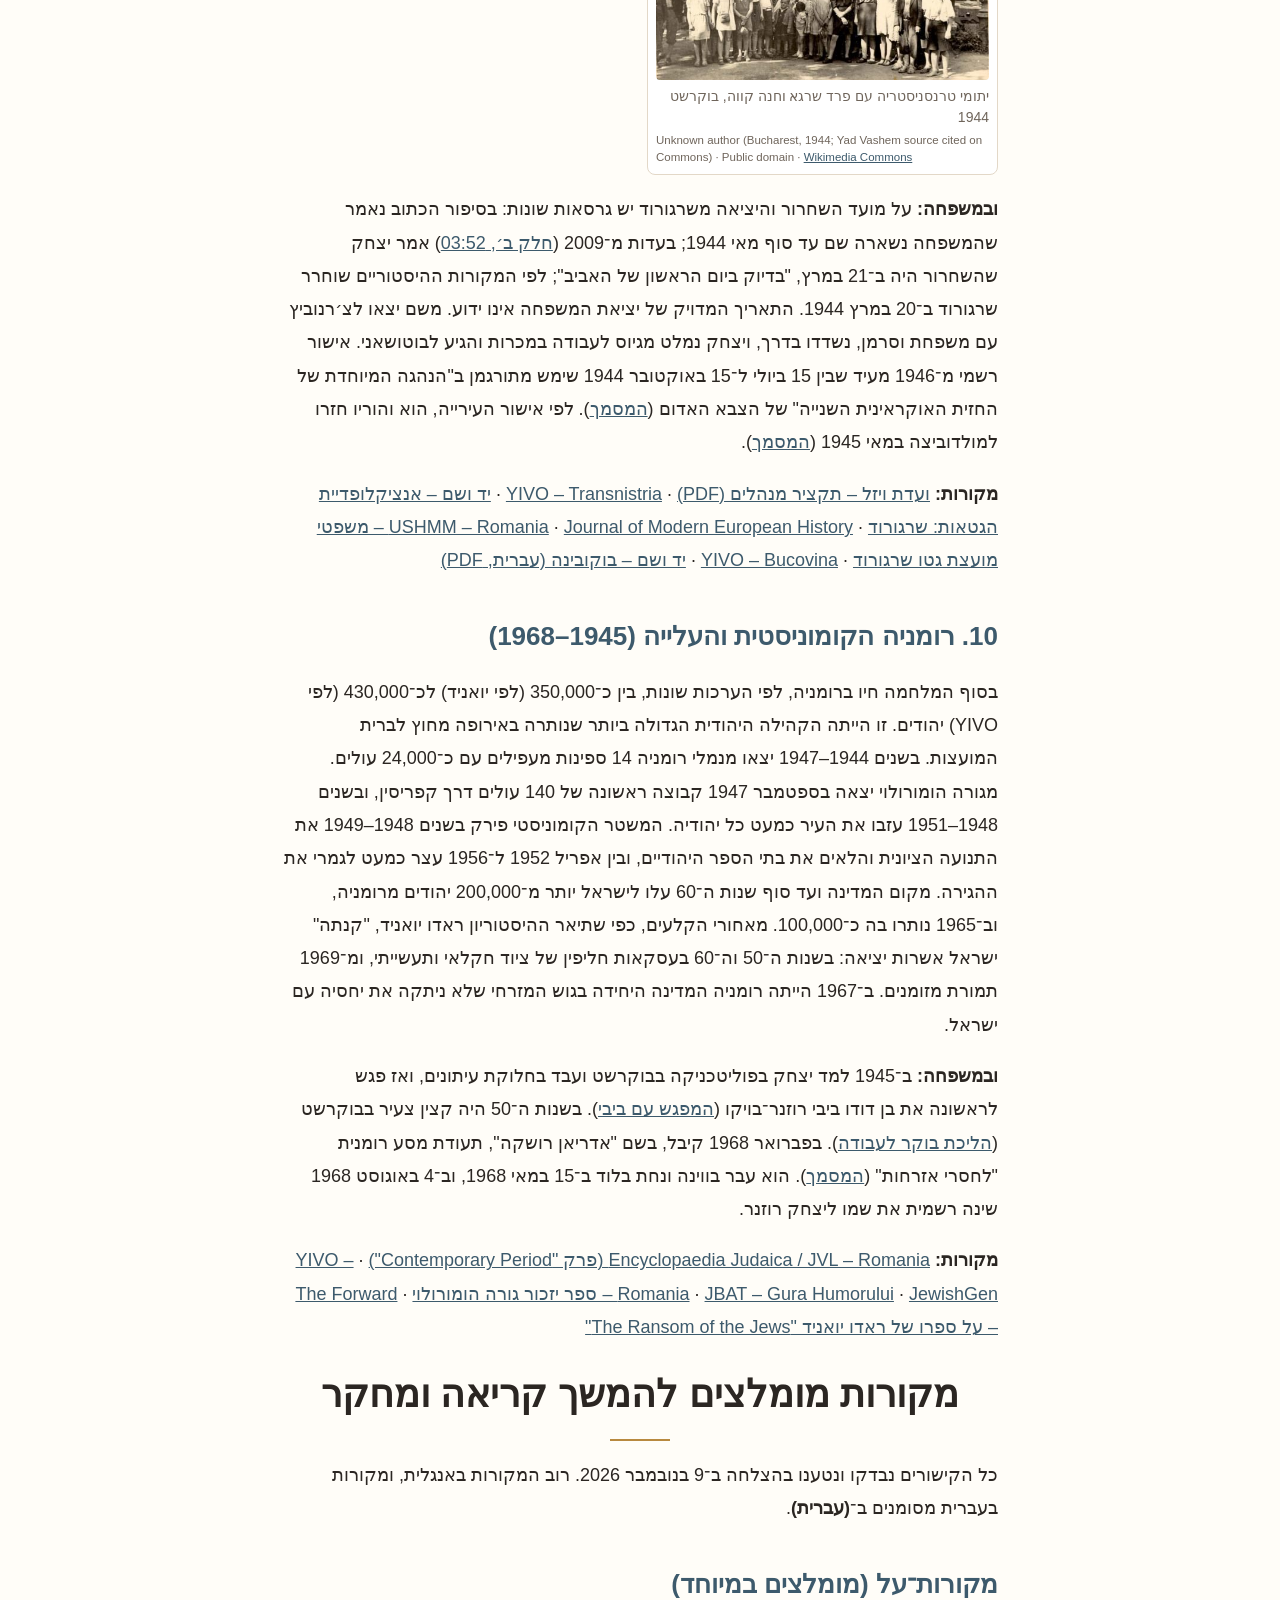
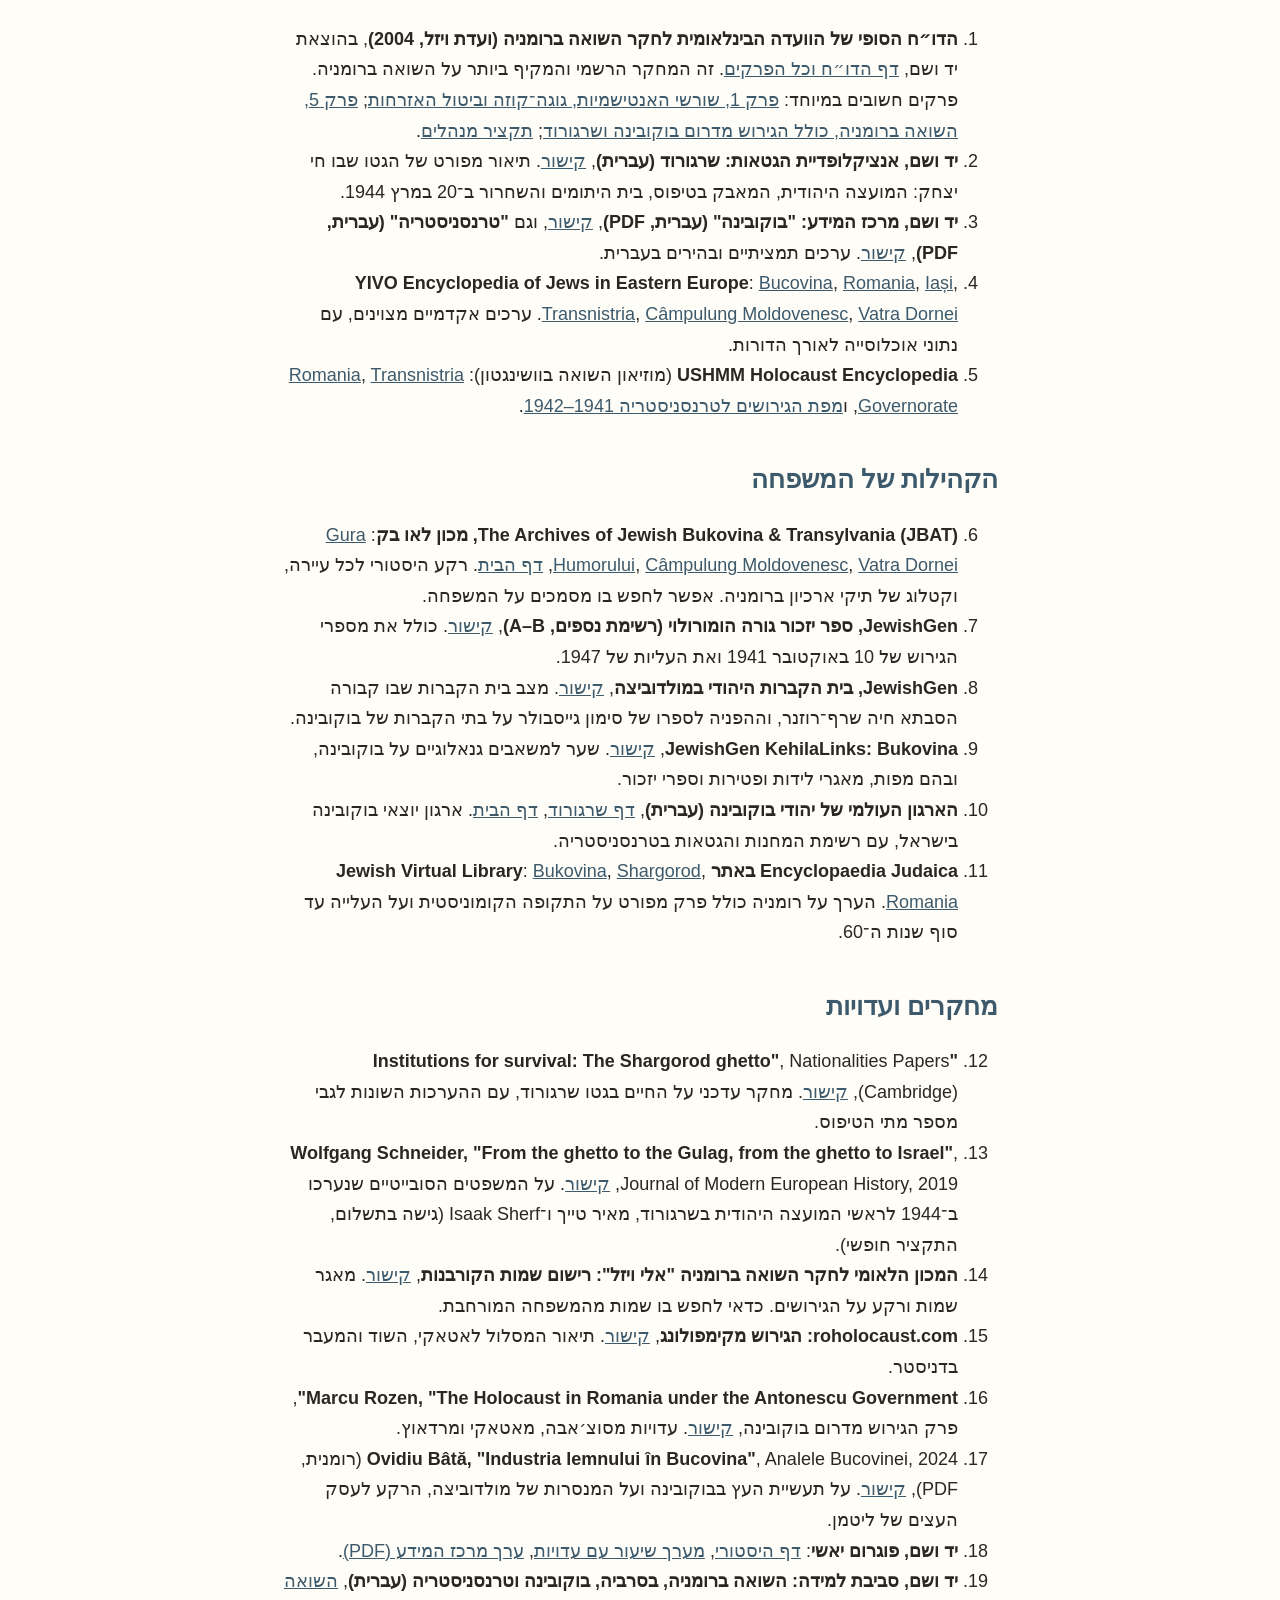
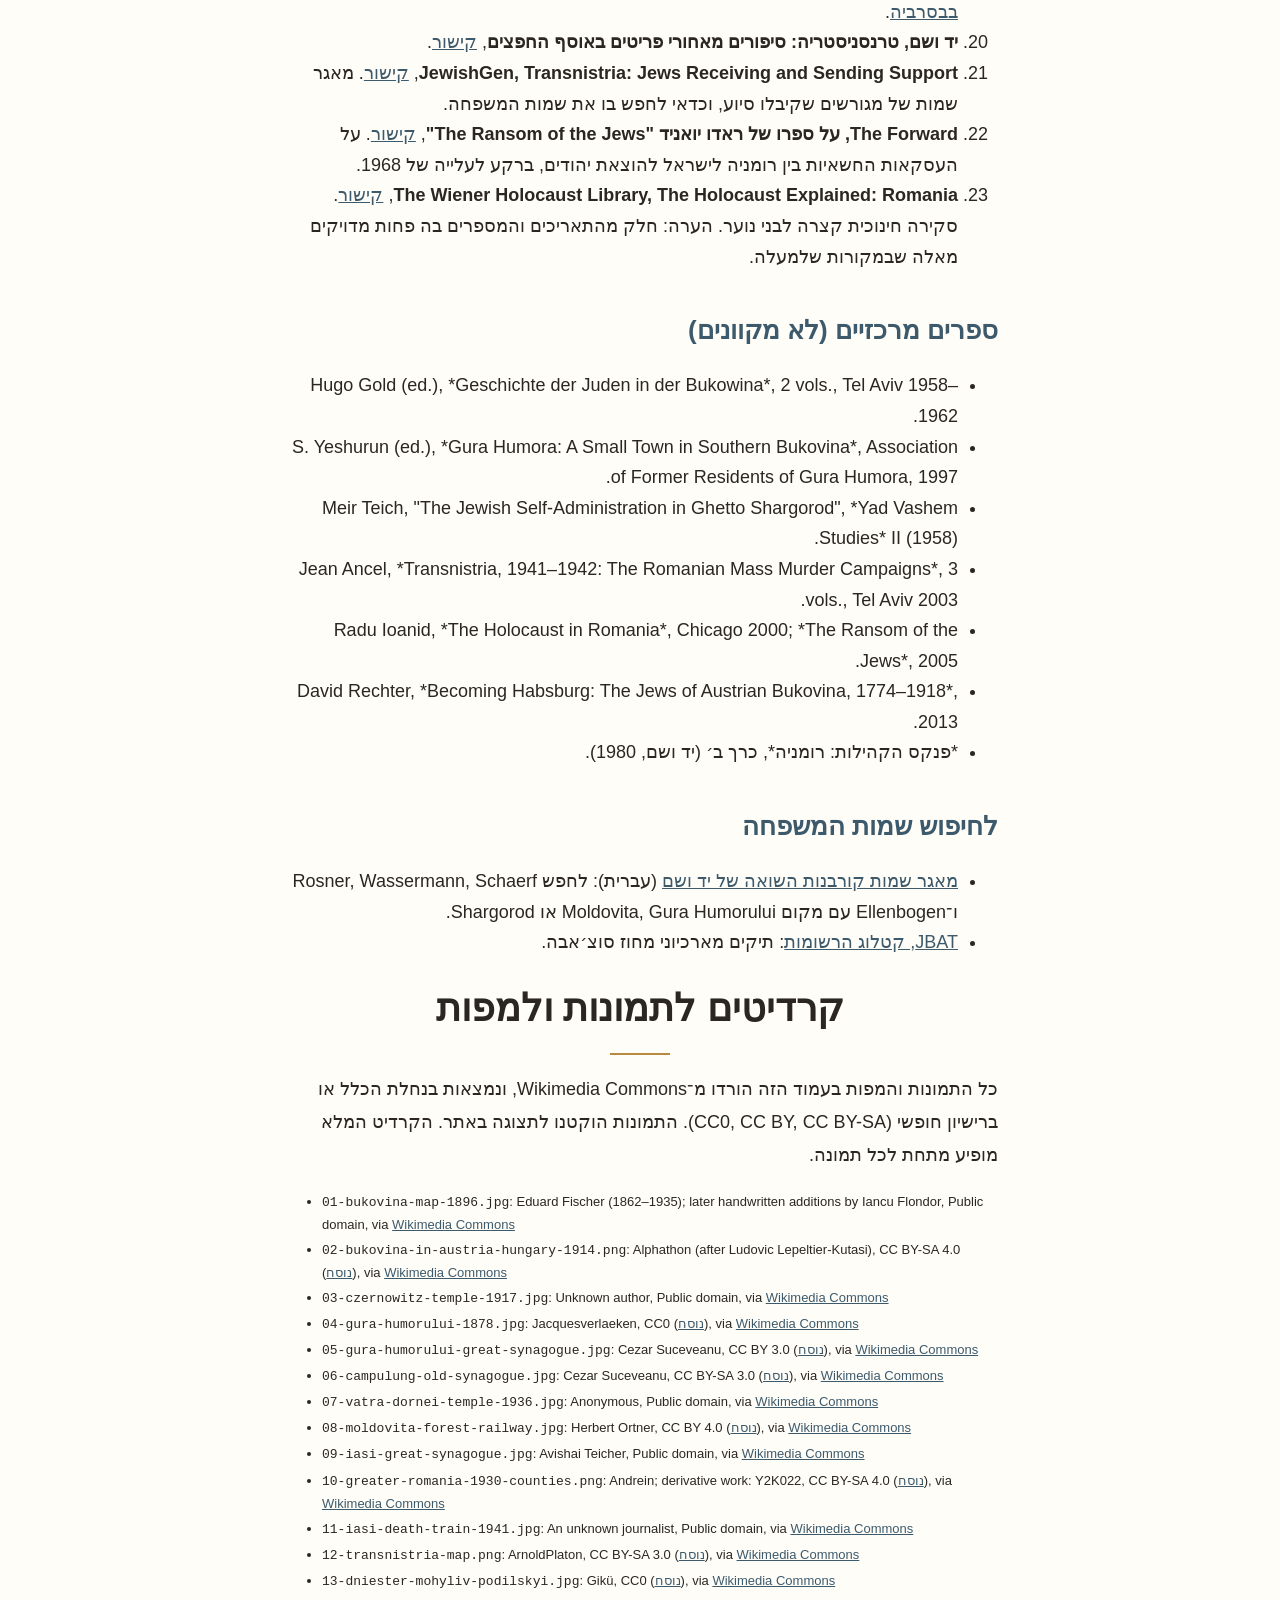
==== commit 7fddc5a2: "Add Hebrew/English/French language switcher with data-driven translations Header switcher (עב | EN |" ====
--- a/history.html
+++ b/history.html
@@ -2,111 +2,120 @@
 <html lang="he" dir="rtl">
 <head><meta charset="utf-8"><meta name="viewport" content="width=device-width,initial-scale=1">
 <meta name="robots" content="noindex">
-<title>רקע היסטורי: יהודי רומניה ובוקובינה · יצחק רוזנר 100</title>
+<title data-i18n="page.history.title">רקע היסטורי: יהודי רומניה ובוקובינה · יצחק רוזנר 100</title>
 <link rel="stylesheet" href="css/style.css"></head>
 <body class="story-page history-page">
-<header class="topbar"><a href="index.html" class="back">→ חזרה לאתר</a><span class="brand">יצחק (ז׳אק) רוזנר · 1926–2026</span></header>
+<header class="topbar"><a href="index.html" class="back" data-i18n="ui.back">→ חזרה לאתר</a><span class="brand" data-i18n="ui.brand">יצחק (ז׳אק) רוזנר · 1926–2026</span>
+  <div class="lang-switch" role="navigation" aria-label="Language">
+    <button type="button" data-set-lang="he" lang="he">עב</button>
+    <span aria-hidden="true">|</span>
+    <button type="button" data-set-lang="en" lang="en">EN</button>
+    <span aria-hidden="true">|</span>
+    <button type="button" data-set-lang="fr" lang="fr">FR</button>
+  </div>
+</header>
 <main class="story-wrap hist">
-<p class="eyebrow">רקע היסטורי</p>
-<h1>רקע היסטורי: יהודי בוקובינה ורומניה בימי משפחת רוזנר</h1>
-<h3>מהמאה ה־19 ועד העלייה לישראל ב־1968</h3>
-<p>חייו של יצחק (ז׳אק) רוזנר עברו בתוך אחד הפרקים הסוערים בתולדות יהודי מזרח אירופה. הוא נולד ביאשי ב־1926, גדל בכפר מולדוביצה שבדרום בוקובינה, גורש ב־1941 לגטו שרגורוד שבטרנסניסטריה, שרד, ועלה לישראל ב־1968. הפרק הזה מתאר את הרקע ההיסטורי של חייו ושל חיי הוריו ליטמן ורגינה. כל פסקה מסתמכת על מקורות שמופיעים בסוף הסעיף, וכל מקום שבו ההיסטוריה פוגשת את סיפור המשפחה מסומן ומקושר לסיפורים שיצחק כתב בעצמו.</p>
-<blockquote>הערה: במקורות שונים מופיעים לעיתים מספרים שונים לאותו אירוע. במקרים כאלה מובאים כאן כל הנתונים, וליד כל אחד מהם המקור שלו.</blockquote>
+<p class="eyebrow" data-i18n="history.eyebrow">רקע היסטורי</p>
+<h1 data-i18n="history.title">רקע היסטורי: יהודי בוקובינה ורומניה בימי משפחת רוזנר</h1>
+<h3 data-i18n="history.subtitle">מהמאה ה־19 ועד העלייה לישראל ב־1968</h3>
+<p data-i18n-html="history.intro">חייו של יצחק (ז׳אק) רוזנר עברו בתוך אחד הפרקים הסוערים בתולדות יהודי מזרח אירופה. הוא נולד ביאשי ב־1926, גדל בכפר מולדוביצה שבדרום בוקובינה, גורש ב־1941 לגטו שרגורוד שבטרנסניסטריה, שרד, ועלה לישראל ב־1968. הפרק הזה מתאר את הרקע ההיסטורי של חייו ושל חיי הוריו ליטמן ורגינה. כל פסקה מסתמכת על מקורות שמופיעים בסוף הסעיף, וכל מקום שבו ההיסטוריה פוגשת את סיפור המשפחה מסומן ומקושר לסיפורים שיצחק כתב בעצמו.</p>
+<blockquote data-i18n-html="history.note">הערה: במקורות שונים מופיעים לעיתים מספרים שונים לאותו אירוע. במקרים כאלה מובאים כאן כל הנתונים, וליד כל אחד מהם המקור שלו.</blockquote>
 
-<nav class="htoc"><b>תוכן:</b><ol><li><a href="#h1">1. בוקובינה ההבסבורגית (1775–1918)</a></li><li><a href="#h2">2. יאשי: עיר ההולדת</a></li><li><a href="#h3">3. מלחמת העולם הראשונה ו"רומניה הגדולה" (1914–1930)</a></li><li><a href="#h4">4. שנות ה־30: גוגה־קוזה, משמר הברזל וביטול האזרחות</a></li><li><a href="#h5">5. 1940: הסיפוח הסובייטי, חוקי הגזע והגירוש מהכפרים</a></li><li><a href="#h6">6. 1941: פוגרום בוקרשט, פוגרום יאשי והרציחות בצפון</a></li><li><a href="#h7">7. הגירוש מדרום בוקובינה, אוקטובר 1941</a></li><li><a href="#h8">8. טרנסניסטריה וגטו שרגורוד (1941–1944)</a></li><li><a href="#h9">9. שחרור וחזרה (1944–1945)</a></li><li><a href="#h10">10. רומניה הקומוניסטית והעלייה (1945–1968)</a></li><li><a href="#sources">מקורות להמשך קריאה</a></li><li><a href="#credits">קרדיטים לתמונות</a></li></ol></nav>
-<section class="hsec"><h3 id="h1">1. בוקובינה ההבסבורגית (1775–1918)</h3>
-<p>בוקובינה, "ארץ האשורים", הייתה חלק מנסיכות מולדובה. ב־1774 כבש אותה הצבא האוסטרי, ובשנת 1775 היא סופחה רשמית לממלכת ההבסבורגים. בשנים 1786–1849 היא צורפה לגליציה, ומ־1849 הייתה ארץ כתר אוטונומית שבירתה צ׳רנוביץ. במפקד האוסטרי הראשון, ב־1775, נרשמו בה 526 משפחות יהודיות. השלטונות ניסו בתחילה להגביל את ההגירה היהודית, ואף גירשו מהגרים חדשים, אבל מספר היהודים גדל בהתמדה: 14,581 ב־1850 (3.8% מהאוכלוסייה), 67,418 ב־1880 ו־102,919 ב־1910 (12.9%).</p><div class="hfigs"><figure class="hfig"><a href="img/hist/01-bukovina-map-1896.jpg" target="_blank"><img loading="lazy" src="img/hist/01-bukovina-map-1896-t.jpg" alt="מפת דוכסות בוקובינה וצ׳רנוביץ, 1896 (עם הערות בכתב יד מאוחרות של יאנקו פלונדור)"></a><figcaption>מפת דוכסות בוקובינה וצ׳רנוביץ, 1896 (עם הערות בכתב יד מאוחרות של יאנקו פלונדור)<span class="credit">Eduard Fischer (1862–1935); later handwritten additions by Iancu Flondor · Public domain · <a href="https://commons.wikimedia.org/wiki/File:Handkarte_des_Gerzogthumes_Bukowina_%26_Czernowitz.jpg" target="_blank" rel="noopener">Wikimedia Commons</a></span></figcaption></figure><figure class="hfig"><a href="img/hist/02-bukovina-in-austria-hungary-1914.jpg" target="_blank"><img loading="lazy" src="img/hist/02-bukovina-in-austria-hungary-1914-t.jpg" alt="דוכסות בוקובינה (באדום) בתוך האימפריה האוסטרו־הונגרית, בסביבות 1914"></a><figcaption>דוכסות בוקובינה (באדום) בתוך האימפריה האוסטרו־הונגרית, בסביבות 1914<span class="credit">Alphathon (after Ludovic Lepeltier-Kutasi) · CC BY-SA 4.0 (<a href="https://creativecommons.org/licenses/by-sa/4.0" target="_blank" rel="noopener">נוסח</a>) · <a href="https://commons.wikimedia.org/wiki/File:Duchy_of_Bukovina_within_Austria-Hungary_1914.png" target="_blank" rel="noopener">Wikimedia Commons</a> · התמונה הוקטנה לאתר; הגרסה המוקטנת מופצת באותו רישיון</span></figcaption></figure><figure class="hfig"><a href="img/hist/03-czernowitz-temple-1917.jpg" target="_blank"><img loading="lazy" src="img/hist/03-czernowitz-temple-1917-t.jpg" alt="בית הכנסת &quot;הטמפל&quot; בצ׳רנוביץ, 1917"></a><figcaption>בית הכנסת "הטמפל" בצ׳רנוביץ, 1917<span class="credit">Unknown author · Public domain · <a href="https://commons.wikimedia.org/wiki/File:Czernowitz,_Tempel_(01).jpg" target="_blank" rel="noopener">Wikimedia Commons</a></span></figcaption></figure><figure class="hfig"><a href="img/hist/04-gura-humorului-1878.jpg" target="_blank"><img loading="lazy" src="img/hist/04-gura-humorului-1878-t.jpg" alt="גלויה שנשלחה מגורה הומורה (Gurahumora) ב־1878"></a><figcaption>גלויה שנשלחה מגורה הומורה (Gurahumora) ב־1878<span class="credit">Jacquesverlaeken · CC0 (<a href="https://creativecommons.org/publicdomain/zero/1.0/deed.en" target="_blank" rel="noopener">נוסח</a>) · <a href="https://commons.wikimedia.org/wiki/File:Gurahumora_1878_Gura_Humorului.jpg" target="_blank" rel="noopener">Wikimedia Commons</a></span></figcaption></figure><figure class="hfig"><a href="img/hist/08-moldovita-forest-railway.jpg" target="_blank"><img loading="lazy" src="img/hist/08-moldovita-forest-railway-t.jpg" alt="תחנת מסילת היער (מסילה צרה להובלת עצים) במולדוביצה (צילום 2013)"></a><figcaption>תחנת מסילת היער (מסילה צרה להובלת עצים) במולדוביצה (צילום 2013)<span class="credit">Herbert Ortner · CC BY 4.0 (<a href="https://creativecommons.org/licenses/by/4.0" target="_blank" rel="noopener">נוסח</a>) · <a href="https://commons.wikimedia.org/wiki/File:Moldovita_forest_railway_2013-07-12_01.jpg" target="_blank" rel="noopener">Wikimedia Commons</a></span></figcaption></figure></div>
-<p>השוויון המלא שקיבלו יהודי אוסטריה ב־1867 פתח לפני יהודי בוקובינה עידן של צמיחה. לפי האנציקלופדיה יודאיקה, יהודים יזמו בבוקובינה את תעשיות העץ והמלט, והיו בולטים בסלילת מסילות הברזל ובבנקאות. ב־1906 שילמו יהודים כמעט מחצית ממסי המחוז. רבים מהם דיברו גרמנית ושלחו את ילדיהם לבתי ספר גרמניים. לצד זאת נשארה החסידות חזקה, בעיקר חסידות סדיגורה, ויז׳ניץ ובויאן. הציונות הגיעה למחוז בסוף המאה ה־19, ובוקובינה שלחה שלושה צירים לקונגרס הציוני הראשון ב־1897.</p>
-<p><strong>עצים ונהרות בדרום בוקובינה.</strong> בעיירות הדרום, שבהן עברו חיי המשפחה, הייתה תעשיית היער מרכז הפרנסה. בגורה הומורולוי התיישבו יהודים ברצינות רק מ־1835. בתחילה עבדו כבעלי מלאכה, כסוחרים וכספקים לצבא האוסטרי, ובהמשך הקימו בתי מלאכה לעיבוד עץ ומנסרות. הקהילה מנתה 190 נפשות ב־1867 ו־2,050 ב־1910. בווטרה דורניי קשור הנוכחות היהודית המוקדמת להקמת המנסרות הראשונות, כלומר לראשית תעשיית היער. בקימפולונג (Câmpulung Moldovenesc) הוקמה קהילה עצמאית ב־1859, וערב מלחמת העולם הראשונה חיו בעיר ובכפרים שסביבה כ־3,500 יהודים. במולדוביצה עצמה, שנקראה אז Rușii-Moldoviței, פעלו מנסרות. דיווח מ־1916, שמצוטט במחקר רומני, מתאר שם "מפעל גדול עם שתים־עשרה מסורים", ובשנת 1897 הוקם בכפר גם מפעל לזיקוק עץ. בית הקברות היהודי של מולדוביצה, שמצבותיו כתובות עברית וגרמנית, מתוארך למאה ה־19.</p>
-<p><strong>ובמשפחה:</strong> סבו של יצחק, יצחק רוזנר הזקן, נולד לפי הרישום ב־Geni ב־1850 בפוטילה שבצפון בוקובינה, ואביו ליטמן נולד ב־1886 בקיסליצה, "באימפריה האוסטרו־הונגרית", כפי שכתב יצחק במצגת המשפחתית. הסבתא חיה שרף־רוזנר נקברה במולדוביצה (<a href="https://www.geni.com/people/Yitzkhak-Rosner/145344" target="_blank" rel="noopener">עץ המשפחה ב־Geni</a>).</p>
-<p><strong>מקורות:</strong> <a href="https://encyclopedia.yivo.org/article.aspx/bucovina" target="_blank" rel="noopener">YIVO – Bucovina</a> · <a href="https://www.jewishvirtuallibrary.org/bukovina" target="_blank" rel="noopener">Encyclopaedia Judaica / Jewish Virtual Library – Bukovina</a> · <a href="https://jbat.lbi.org/locality/gura-humorului" target="_blank" rel="noopener">JBAT (Leo Baeck Institute) – Gura Humorului</a> · <a href="https://jbat.lbi.org/locality/vatra-dornei" target="_blank" rel="noopener">JBAT – Vatra Dornei</a> · <a href="https://encyclopedia.yivo.org/article/913" target="_blank" rel="noopener">YIVO – Câmpulung Moldovenesc</a> · <a href="https://analelebucovinei.ro/02_2024/8Ovidiu_B%C3%A2t%C4%83_Bucovina_cultur%C4%83.pdf" target="_blank" rel="noopener">Analele Bucovinei 2024 – Industria lemnului în Bucovina (PDF, רומנית)</a> · <a href="https://cdp.jewishgen.org/eastern-europe/romania/moldovita-suceava" target="_blank" rel="noopener">JewishGen – בית הקברות במולדוביצה</a> · <a href="https://kehilalinks.jewishgen.org/bukovina/bukovina.html" target="_blank" rel="noopener">JewishGen KehilaLinks – Bukovina</a></p>
-</section><section class="hsec"><h3 id="h2">2. יאשי: עיר ההולדת</h3>
-<p>יאשי, בירת נסיכות מולדובה, הייתה אחד המרכזים היהודיים החשובים ברומניה. ב־1859 היו היהודים 47.1% מתושבי העיר, וב־1899 מנו 39,441 נפש, יותר ממחצית האוכלוסייה. ב־1876 התקיימה ביאשי ההופעה הראשונה של התיאטרון היידי של אברהם גולדפדן, והעיר הייתה למרכז של ספרות יידיש. מצד שני, האוניברסיטה של יאשי הייתה מוקד של אנטישמיות. הכלכלן אלכסנדרו ק. קוזה לימד בה, וב־1923 נוסדה "הליגה להגנה לאומית־נוצרית" שבראשה עמד קוזה. ב־1930 חיו בעיר 35,465 יהודים (34.4%).</p><div class="hfigs"><figure class="hfig"><a href="img/hist/09-iasi-great-synagogue.jpg" target="_blank"><img loading="lazy" src="img/hist/09-iasi-great-synagogue-t.jpg" alt="בית הכנסת הגדול ביאשי (צילום 2002)"></a><figcaption>בית הכנסת הגדול ביאשי (צילום 2002)<span class="credit">Avishai Teicher · Public domain · <a href="https://commons.wikimedia.org/wiki/File:The_great_synagogue_in_Iasi,_Romania.jpg" target="_blank" rel="noopener">Wikimedia Commons</a></span></figcaption></figure></div>
-<p>ברומניה הישנה ("הרגאט") נמנעה אזרחות מרוב היהודים לאורך כל המאה ה־19. סעיף 7 בחוקה של 1866 שמר את האזרחות לנוצרים בלבד. בין 1880 ל־1913 קיבלו אזרחות רק 529 יהודים, ורק הסכמי המיעוטים של 1919 והחוקה של 1923 העניקו ליהודי רומניה זכויות אזרח מלאות.</p>
-<p><strong>ובמשפחה:</strong> יצחק נולד ביאשי ב־25 בנובמבר 1926, כך לפי מסמכיו הישראליים. אמו, רגינה מרקוביץ׳, נולדה ב־1898 בבורדוז׳ן שליד סוצ׳אבה.</p>
-<p><strong>מקורות:</strong> <a href="https://encyclopedia.yivo.org/article/925" target="_blank" rel="noopener">YIVO – Iași</a> · <a href="https://encyclopedia.yivo.org/article/24" target="_blank" rel="noopener">YIVO – Romania</a> · <a href="https://www.jewishvirtuallibrary.org/romania-virtual-jewish-history-tour" target="_blank" rel="noopener">Jewish Virtual Library – Romania</a></p>
-</section><section class="hsec"><h3 id="h3">3. מלחמת העולם הראשונה ו"רומניה הגדולה" (1914–1930)</h3>
-<p>במלחמת העולם הראשונה פלש הצבא הרוסי לבוקובינה וכבש אותה, ומשפחות יהודיות רבות ברחו מחשש לרדיפות. מחקר רומני מתאר איך פירקו הרוסים ב־1916 את המנסרות של מולדוביצה ושלחו את המכונות לרוסיה. בנובמבר 1918 נכנס הצבא הרומני לבוקובינה, והמחוז סופח לרומניה, צעד שאושר בהסכם סן־ז׳רמן. הנציגים היהודים שמרו על ניטרליות ולא תמכו באיחוד. בתוך רומניה איבדה בוקובינה את האוטונומיה שלה, וחולקה למחוזות, ובהם מחוז קימפולונג, שאליו השתייכה מולדוביצה (כך גם בכותרת אישור העירייה של מולדוביצה מ־1948). ב־1930 חיו בבוקובינה 92,232 יהודים (10.8%). הם הוכרו כמיעוט לאומי, אבל נשחקו בהדרגה תחת מדיניות "הרומניזציה" והאנטישמיות הגוברת.</p><div class="hfigs"><figure class="hfig"><a href="img/hist/10-greater-romania-1930-counties.jpg" target="_blank"><img loading="lazy" src="img/hist/10-greater-romania-1930-counties-t.jpg" alt="מחוזות רומניה הגדולה ב־1930. מולדוביצה הייתה במחוז קימפולונג"></a><figcaption>מחוזות רומניה הגדולה ב־1930. מולדוביצה הייתה במחוז קימפולונג<span class="credit">Andrein; derivative work: Y2K022 · CC BY-SA 4.0 (<a href="https://creativecommons.org/licenses/by-sa/4.0" target="_blank" rel="noopener">נוסח</a>) · <a href="https://commons.wikimedia.org/wiki/File:Romania_1930_(Counties_Colored_Labeled).png" target="_blank" rel="noopener">Wikimedia Commons</a> · התמונה הוקטנה לאתר; הגרסה המוקטנת מופצת באותו רישיון</span></figcaption></figure></div>
-<p><strong>ובמשפחה:</strong> ליטמן גויס ב־1912 לצבא האוסטרי, ובשנת 1916 נפל בשבי הרוסים. כשהוחזר ב־1918, "בוקובינה, מולדתו, כבר לא הייתה באוסטריה אלא ברומניה". בווינה הוא פגש את רגינה, "פליטה צעירה מבוקובינה". הם נישאו ב־1922, וב־1923 חזרו להתיישב במולדוביצה ליד אחותו פאני וסרמן (מתוך ההערות של יצחק במצגת המשפחתית "RW Family").</p>
-<p><strong>מקורות:</strong> <a href="https://encyclopedia.yivo.org/article.aspx/bucovina" target="_blank" rel="noopener">YIVO – Bucovina</a> · <a href="https://encyclopedia.yivo.org/article/24" target="_blank" rel="noopener">YIVO – Romania</a> · <a href="https://analelebucovinei.ro/02_2024/8Ovidiu_B%C3%A2t%C4%83_Bucovina_cultur%C4%83.pdf" target="_blank" rel="noopener">Analele Bucovinei 2024 (PDF)</a></p>
-</section><section class="hsec"><h3 id="h4">4. שנות ה־30: גוגה־קוזה, משמר הברזל וביטול האזרחות</h3>
-<p>בשנות ה־30 התחזק הימין הקיצוני ברומניה. "משמר הברזל" ("הלגיון") הפשיסטי זכה לתמיכה עממית רחבה, ולצידו פעלה המפלגה הלאומית־נוצרית של אוקטביאן גוגה ואלכסנדרו ק. קוזה. בדצמבר 1937 הקים גוגה ממשלה, וזו החלה מיד לחוקק נגד היהודים. החשוב שבחוקים היה צו־חוק מס׳ 169 מינואר 1938, "בדיקת האזרחות מחדש": כל יהודי נדרש להוכיח מחדש, בתוך 40 יום, את זכותו לאזרחות. ממשלת גוגה נפלה כעבור כ־40 יום, בין היתר בעקבות חרם כלכלי של היהודים ולחץ בינלאומי, אבל החוק נשאר בתוקף תחת הדיקטטורה המלכותית של קרול השני. בסוף התהליך נשללה האזרחות מ־225,222 יהודים, כלומר מ־73,253 משפחות. למעשה ביטל החוק את האזרחות שניתנה ליהודים מאז מלחמת העולם הראשונה, ולכן פגע גם ביהודי בוקובינה, שהפכו לאזרחי רומניה רק אחרי 1918.</p><div class="hfigs"><figure class="hfig"><a href="img/hist/07-vatra-dornei-temple-1936.jpg" target="_blank"><img loading="lazy" src="img/hist/07-vatra-dornei-temple-1936-t.jpg" alt="בית הכנסת הגדול בווטרה דורניי, 1936"></a><figcaption>בית הכנסת הגדול בווטרה דורניי, 1936<span class="credit">Anonymous · Public domain · <a href="https://commons.wikimedia.org/wiki/File:Vatra-Dornei._Templul_evresc.jpg" target="_blank" rel="noopener">Wikimedia Commons</a></span></figcaption></figure></div>
-<p><strong>ובמשפחה:</strong> בשנים האלה גדל יצחק כילד במולדוביצה. הוא כתב על שחקני "מכבי מולדוביצה" ועל המשחק מול "מכבי קימפולונג" בקיץ 1937 (<a href="stories/maccabi.html">מכבי מולדוביצה נגד מכבי קימפולונג</a>), ועל הבית ועל ליאו שנאפ, שנעצר כ"קומוניסט" (<a href="stories/leo.html">מי אני? וליאו שנאפ</a>).</p>
-<p><strong>מקורות:</strong> <a href="https://www.yadvashem.org/yv/pdf-drupal/en/report/english/1.1-roots-of-romanian-antisemitism.pdf" target="_blank" rel="noopener">הדו״ח הסופי של הוועדה הבינלאומית לחקר השואה ברומניה (ועדת ויזל), פרק 1 (PDF)</a> · <a href="https://wwv.yadvashem.org/odot_pdf/Microsoft%20Word%20-%208382.pdf" target="_blank" rel="noopener">יד ושם – בוקובינה (עברית, PDF)</a> · <a href="https://encyclopedia.yivo.org/article/24" target="_blank" rel="noopener">YIVO – Romania</a> · <a href="https://encyclopedia.ushmm.org/content/en/article/romania" target="_blank" rel="noopener">USHMM – Romania</a> · <a href="https://www.jewishvirtuallibrary.org/romania-virtual-jewish-history-tour" target="_blank" rel="noopener">Jewish Virtual Library – Romania</a></p>
-</section><section class="hsec"><h3 id="h5">5. 1940: הסיפוח הסובייטי, חוקי הגזע והגירוש מהכפרים</h3>
-<p>ב־26 ביוני 1940 דרשה ברית המועצות את בסרביה ואת צפון בוקובינה, וב־28 ביוני נכנעה רומניה. צ׳רנוביץ עברה לשלטון הסובייטי, ובוקובינה נחצתה לשניים. הצבא הרומני הנסוג האשים את היהודים באהדה לקומוניזם, ובדרך נרצחו עשרות יהודים. בצפון בוקובינה הגלו הסובייטים ביוני 1941 כ־3,800 עד 4,000 יהודים לסיביר, כ"בורגנים" וכ"אויבי העם".</p><div class="hfigs"><figure class="hfig"><a href="img/hist/06-campulung-old-synagogue.jpg" target="_blank"><img loading="lazy" src="img/hist/06-campulung-old-synagogue-t.jpg" alt="בית הכנסת הישן בקימפולונג (Câmpulung Moldovenesc) (צילום 2011)"></a><figcaption>בית הכנסת הישן בקימפולונג (Câmpulung Moldovenesc) (צילום 2011)<span class="credit">Cezar Suceveanu · CC BY-SA 3.0 (<a href="https://creativecommons.org/licenses/by-sa/3.0" target="_blank" rel="noopener">נוסח</a>) · <a href="https://commons.wikimedia.org/wiki/File:Sinagoga_veche_din_Campulung_Moldovenesc.jpg" target="_blank" rel="noopener">Wikimedia Commons</a> · התמונה הוקטנה לאתר; הגרסה המוקטנת מופצת באותו רישיון</span></figcaption></figure></div>
-<p>ב־9 באוגוסט 1940 פרסמה ממשלת גיגורטו את צו־החוק מס׳ 2650, שהגדיר יהודים לפי "דם" ובהשראת חוקי נירנברג. הצו הוציא יהודים ממשרות ציבוריות וממקצועות רבים, ואסר עליהם להחזיק ברכוש כפרי או לעסוק בפעילות כלכלית בכפרים. בספטמבר 1940 עלה לשלטון גנרל יון אנטונסקו יחד עם משמר הברזל, והוכרזה "המדינה הלאומית־לגיונרית". באוקטובר עד דצמבר 1940 גירשו מפקדי הלגיון יהודים מעשרות כפרים שבהם חיו יותר ממאה שנה, והפכו אותם לפליטים בערי המחוז. ביום הכיפורים, 12 באוקטובר 1940, התקיים בקימפולונג "יום טרור": חיילים, שוטרים ולגיונרים בזזו בתים יהודיים, והרב יוסף רובין עונה, הושפל ונרתם לעגלה. חוקי הרומניזציה הפקיעו בסופו של דבר מיהודים, בין השאר, 47,455 הקטאר של יערות.</p>
-<p><strong>ובמשפחה:</strong> יצחק כתב ש"בקיץ 1940… חוקק חוק שלפיו אסור ליהודים לגור בכפרים". המשפחה קיבלה שלושה ימים לעזוב את מולדוביצה, הבית ננעל ונחתם בנוכחות שני שוטרים מהמשטרה הלגיונרית, והם עברו לגורה הומורולוי, אל קרובי האם ממשפחת אלנבוגן. עסק העצים של ליטמן, שייצא עד אז בעיקר לבריטניה ולארץ ישראל, חויב לייצא לגרמניה (<a href="stories/shargorod.html">שארגורוד – הפרק הראשון</a>).</p>
-<p><strong>מקורות:</strong> <a href="https://www.yadvashem.org/yv/pdf-drupal/en/report/english/executive-summary.pdf" target="_blank" rel="noopener">ועדת ויזל – תקציר מנהלים (PDF)</a> · <a href="https://www.yadvashem.org/yv/pdf-drupal/en/report/english/1.1-roots-of-romanian-antisemitism.pdf" target="_blank" rel="noopener">ועדת ויזל, פרק 1 – צו־חוק 2650 (PDF)</a> · <a href="https://www.yadvashem.org/yv/pdf-drupal/en/report/english/1.5-the-holocaust-in-romania.pdf" target="_blank" rel="noopener">ועדת ויזל, פרק 5 – גירוש יהודי הכפרים והטרור בקימפולונג (PDF)</a> · <a href="https://encyclopedia.yivo.org/article/913" target="_blank" rel="noopener">YIVO – Câmpulung Moldovenesc</a> · <a href="https://wwv.yadvashem.org/odot_pdf/Microsoft%20Word%20-%208382.pdf" target="_blank" rel="noopener">יד ושם – בוקובינה (עברית, PDF)</a> · <a href="https://encyclopedia.ushmm.org/content/en/article/romania" target="_blank" rel="noopener">USHMM – Romania</a></p>
-</section><section class="hsec"><h3 id="h6">6. 1941: פוגרום בוקרשט, פוגרום יאשי והרציחות בצפון</h3>
-<p>בינואר 1941 מרד משמר הברזל באנטונסקו, ובמהלך המרד ערכו הלגיונרים פוגרום רצחני ביהודי בוקרשט. ב־22 ביוני 1941 הצטרפה רומניה לפלישה הגרמנית לברית המועצות. כבר ב־28 ביוני החל ביאשי, עיר הולדתו של יצחק, פוגרום שתכננו רשויות המדינה. חיילים רומנים וגרמנים, שוטרים ותושבים רצחו יהודים בבתים וברחובות, וב־29 ביוני, "יום ראשון השחור", נורו אלפים בחצר מפקדת המשטרה. כ־4,300 ניצולים נדחסו ל"רכבות המוות", ושם מתו כ־2,600 מצמא ומחנק. על מספר הנרצחים אין הסכמה: מוזיאון השואה בוושינגטון כותב "לפחות 4,000" בעיר עצמה; לפי יד ושם דיווחה המשטרה לאנטונסקו על יותר מ־8,000, ובית המשפט ב־1948 קבע שנרצחו יותר מ־10,000; YIVO מעריך כ־14,000 קורבנות, כולל הרכבות.</p><div class="hfigs"><figure class="hfig small"><details class="hard"><summary>⚠ צילום היסטורי קשה לצפייה – לחצו להצגה</summary><a href="img/hist/11-iasi-death-train-1941.jpg" target="_blank"><img loading="lazy" src="img/hist/11-iasi-death-train-1941-t.jpg" alt="&quot;רכבת המוות&quot; מיאשי, יולי 1941 (צילום היסטורי קשה)" style="max-width:320px"></a></details><figcaption>"רכבת המוות" מיאשי, יולי 1941 (צילום היסטורי קשה)<span class="credit">An unknown journalist · Public domain · <a href="https://commons.wikimedia.org/wiki/File:Death_train_from_Ia%C5%9Fi.jpg" target="_blank" rel="noopener">Wikimedia Commons</a></span></figcaption></figure></div>
-<p>בצפון בוקובינה, שנכבשה מחדש, נרצחו ביולי 1941 כ־15,000 יהודים. ב־18 ביוני 1941 הורה אנטונסקו לרכז את יהודי הכפרים והעיירות הקטנות בערי המחוז.</p>
-<p><strong>מקורות:</strong> <a href="https://www.yadvashem.org/holocaust/this-month/june/1941-3.html" target="_blank" rel="noopener">יד ושם – פוגרום יאשי, יוני 1941</a> · <a href="https://www.yadvashem.org/education/educational-materials/lesson-plans/iasi-pogrom.html" target="_blank" rel="noopener">יד ושם – מערך שיעור על פוגרום יאשי</a> · <a href="https://encyclopedia.ushmm.org/content/en/article/romania" target="_blank" rel="noopener">USHMM – Romania</a> · <a href="https://encyclopedia.yivo.org/article/925" target="_blank" rel="noopener">YIVO – Iași</a> · <a href="https://wwv.yadvashem.org/odot_pdf/Microsoft%20Word%20-%208382.pdf" target="_blank" rel="noopener">יד ושם – בוקובינה (עברית, PDF)</a></p>
-</section><section class="hsec"><h3 id="h7">7. הגירוש מדרום בוקובינה, אוקטובר 1941</h3>
-<p>את יהודי דרום בוקובינה לא גירשו בגלל עבירה כלשהי. הם מעולם לא חיו תחת שלטון סובייטי. ועדת ויזל קבעה שהגירוש היה תוצאה של החלטת שני האנטונסקו, יון ומיהאי, על "טיהור אתני", כפי שמתועד בפרוטוקולים של ישיבות הממשלה מ־25 ביוני ומ־6 באוקטובר 1941. הגירוש התחיל ב־9 באוקטובר 1941 בסוצ׳אבה, וב־10 באוקטובר יצאה רכבת מגורה הומורולוי. לפי האנציקלופדיה יודאיקה גורשו מגורה הומורולוי ביום אחד 2,954 יהודים, תושבי העיר ופליטים מהכפרים שסביבה. לוח הזיכרון בבית הכנסת בעיר מזכיר כ־3,000 מגורשים ב־10 וב־11 באוקטובר. מקימפולונג יצאו המשלוחים ב־12 וב־13 באוקטובר, ורק 28 יהודים "חיוניים" הורשו להישאר. מווטרה דורניי גורשו כולם, חוץ מ־21 נפשות. ועדת ויזל מעריכה את מספר המגורשים מדרום בוקובינה ב־1941–1942 ב־21,229, ומכון "אלי ויזל" כותב על "יותר מ־26,000".</p><div class="hfigs"><figure class="hfig"><a href="img/hist/05-gura-humorului-great-synagogue.jpg" target="_blank"><img loading="lazy" src="img/hist/05-gura-humorului-great-synagogue-t.jpg" alt="בית הכנסת הגדול בגורה הומורולוי (צילום 2010)"></a><figcaption>בית הכנסת הגדול בגורה הומורולוי (צילום 2010)<span class="credit">Cezar Suceveanu · CC BY 3.0 (<a href="https://creativecommons.org/licenses/by/3.0" target="_blank" rel="noopener">נוסח</a>) · <a href="https://commons.wikimedia.org/wiki/File:Sinagoga_Mare_din_Gura_Humorului.jpg" target="_blank" rel="noopener">Wikimedia Commons</a></span></figcaption></figure><figure class="hfig"><a href="img/hist/13-dniester-mohyliv-podilskyi.jpg" target="_blank"><img loading="lazy" src="img/hist/13-dniester-mohyliv-podilskyi-t.jpg" alt="הדניסטר ומוהיליב־פודילסקי (מוגילב), מקום המעבר של המגורשים, מבט מהגשר (2015)"></a><figcaption>הדניסטר ומוהיליב־פודילסקי (מוגילב), מקום המעבר של המגורשים, מבט מהגשר (2015)<span class="credit">Gikü · CC0 (<a href="https://creativecommons.org/publicdomain/zero/1.0/deed.en" target="_blank" rel="noopener">נוסח</a>) · <a href="https://commons.wikimedia.org/wiki/File:UA.AB.Mohyliv-Podilskyi_-_view_from_the_bridge_-_jun_2015.jpg" target="_blank" rel="noopener">Wikimedia Commons</a></span></figcaption></figure></div>
-<p>הרכבות הגיעו לאטאקי (Atachi), על הגדה המערבית של הדניסטר. שם שדדו את המגורשים פקידי הבנק הלאומי, ז׳נדרמים וחיילים. הם נחצו את הנהר ברפסודות או בגשר צף אל מוגילב (Mohyliv-Podilskyi), וחלקם טבעו. ממוגילב נשלחו בשיירות לגטאות שרגורוד, קופייגורוד, מורפה וג׳ורין. תעודות הזהות של רבים מהם נשרפו בנקודות המעבר, כדי שיגיעו לטרנסניסטריה בלי זהות.</p>
-<p><strong>ובמשפחה:</strong> לפי זיכרונותיו, ב־8 באוקטובר 1941 נצטוו כל יהודי גורה הומורולוי להתייצב למחרת, ב־9 באוקטובר בשעה 10:00, בתחנת הרכבת, כל אחד עם חבילה אחת. אמו, גינה, תפרה בתוך מעילה 220,000 לאי שאביו הכין מראש. הטקסט שכתב נקטע ברגע ההמתנה לרכבת (<a href="stories/shargorod.html">שארגורוד</a> · <a href="stories/shargorod-en.html">Shargorod, English</a>). אישור מעיריית מולדוביצה מ־1948 מעיד שגורש עם הוריו לטרנסניסטריה באוקטובר 1941 (<a href="img/docs/adeverinta-deportare-transnistria-1948-page-1.jpg">המסמך</a>).</p>
-<blockquote><strong>פער בתאריך הגירוש:</strong> ביומן ובסיפור שכתב ("שארגורוד") נאמר שההתייצבות בתחנה הייתה ב־9 באוקטובר 1941, ואילו לפי המקורות ההיסטוריים (JBAT, האנציקלופדיה יודאיקה ולוח הזיכרון בבית הכנסת) הרכבת מגורה הומורולוי יצאה ב־10 באוקטובר 1941. בעדות ליד ושם (2009) הוא אמר: "בתשיעי לאוקטובר קיבלנו הוראה... בעשירי לאוקטובר לבוא" (<a href="https://youtu.be/Id7uz9Xt8M4?t=3362" target="_blank" rel="noopener">חלק א׳, 56:02</a>). התאריך המדויק טרם הוכרע.</blockquote>
-<p><strong>מקורות:</strong> <a href="https://www.yadvashem.org/yv/pdf-drupal/en/report/english/1.5-the-holocaust-in-romania.pdf" target="_blank" rel="noopener">ועדת ויזל, פרק 5 (PDF)</a> · <a href="https://jbat.lbi.org/locality/gura-humorului" target="_blank" rel="noopener">JBAT – Gura Humorului</a> · <a href="https://www.jewishgen.org/Yizkor/gura1/gur203.html" target="_blank" rel="noopener">JewishGen – ספר יזכור גורה הומורולוי</a> · <a href="https://encyclopedia.yivo.org/article/913" target="_blank" rel="noopener">YIVO – Câmpulung Moldovenesc</a> · <a href="https://roholocaust.com/event/16~deportation-of-Jews-in-Campulung" target="_blank" rel="noopener">roholocaust.com – הגירוש מקימפולונג</a> · <a href="https://jbat.lbi.org/locality/vatra-dornei" target="_blank" rel="noopener">JBAT – Vatra Dornei</a> · <a href="https://www.victime.inshr-ew.ro/en" target="_blank" rel="noopener">מכון "אלי ויזל" – רישום שמות הקורבנות</a> · <a href="https://isurvived.org/2BooksOnline/MarcuRozen/2MarcuRozen-2book/008-Deportation2.html" target="_blank" rel="noopener">Marcu Rozen – הגירוש מדרום בוקובינה (עדויות)</a></p>
-</section><section class="hsec"><h3 id="h8">8. טרנסניסטריה וגטו שרגורוד (1941–1944)</h3>
-<p>"טרנסניסטריה", כלומר "מעבר לדניסטר", היה השם שנתנה רומניה לשטח שבין הדניסטר לבוג. היטלר מסר אותו לרומניה, ולפי הסכם טיגינה מ־30 באוגוסט 1941 הוא נוהל בידיה. המגורשים מבוקובינה ומבסרביה רוכזו בגטאות ובמחנות בלי מזון, בלי דיור ובלי טיפול רפואי, וחלה עליהם חובת עבודת כפייה. החורף של 1941/42 היה הקשה מכולם, ועשרות אלפים מתו מרעב, מקור, מטיפוס הבהרות ומדיזנטריה. מתוך כ־145,000 עד 150,000 המגורשים מרומניה נספו כ־90,000. מוזיאון השואה בוושינגטון מעריך שבטרנסניסטריה נרצחו בסך הכול 280,000 עד 380,000 יהודים, ורבים מהם היו יהודים מקומיים מאוקראינה.</p><div class="hfigs"><figure class="hfig"><a href="img/hist/12-transnistria-map.jpg" target="_blank"><img loading="lazy" src="img/hist/12-transnistria-map-t.jpg" alt="מפת הממשל הרומני בטרנסניסטריה, 1941–1944. שרגורוד (Sargorod) במחוז מוגילב (Moghilău)"></a><figcaption>מפת הממשל הרומני בטרנסניסטריה, 1941–1944. שרגורוד (Sargorod) במחוז מוגילב (Moghilău)<span class="credit">ArnoldPlaton · CC BY-SA 3.0 (<a href="https://creativecommons.org/licenses/by-sa/3.0" target="_blank" rel="noopener">נוסח</a>) · <a href="https://commons.wikimedia.org/wiki/File:Transnistria_WW2.svg" target="_blank" rel="noopener">Wikimedia Commons</a> · התמונה הוקטנה לאתר; הגרסה המוקטנת מופצת באותו רישיון</span></figcaption></figure><figure class="hfig"><a href="img/hist/14-shargorod-synagogue.jpg" target="_blank"><img loading="lazy" src="img/hist/14-shargorod-synagogue-t.jpg" alt="בית הכנסת המבוצר בשרגורוד (צילום 2018)"></a><figcaption>בית הכנסת המבוצר בשרגורוד (צילום 2018)<span class="credit">V1snyk · CC BY-SA 4.0 (<a href="https://creativecommons.org/licenses/by-sa/4.0" target="_blank" rel="noopener">נוסח</a>) · <a href="https://commons.wikimedia.org/wiki/File:Shargorod_synagogue.jpg" target="_blank" rel="noopener">Wikimedia Commons</a> · התמונה הוקטנה לאתר; הגרסה המוקטנת מופצת באותו רישיון</span></figcaption></figure><figure class="hfig"><a href="img/hist/15-transnistria-ghetto-exit-permit.jpg" target="_blank"><img loading="lazy" src="img/hist/15-transnistria-ghetto-exit-permit-t.jpg" alt="היתר יציאה מגטו יהודי בטרנסניסטריה"></a><figcaption>היתר יציאה מגטו יהודי בטרנסניסטריה<span class="credit">The government of the Kingdom of Romania. · Public domain · <a href="https://commons.wikimedia.org/wiki/File:Transnistria_Governorate_Jewish_Ghetto_exit_permit.jpg" target="_blank" rel="noopener">Wikimedia Commons</a></span></figcaption></figure></div>
-<p><strong>שרגורוד.</strong> שרגורוד (Shargorod, היום Sharhorod באוקראינה) הייתה עיירה יהודית ותיקה, ובה בית כנסת מבוצר מפואר. הגרמנים כבשו אותה ב־22 ביולי 1941, ובספטמבר צורפה לטרנסניסטריה, למחוז מוגילב. ערב המלחמה חיו בה כ־1,660 יהודים. בסתיו 1941 הגיעו אליה אלפי מגורשים: לפי יד ושם כ־3,000 בתחילת אוקטובר, ולפי האנציקלופדיה יודאיקה כ־5,000 באוקטובר ובנובמבר. רובם היו מבוקובינה, ובמיוחד מסוצ׳אבה. בנובמבר 1941 הוקמה מועצה יהודית משותפת, ובראשה מאיר טייך מסוצ׳אבה. המועצה ארגנה מטבח ציבורי שחילק 1,500 ארוחות ביום, תנורי חיטוי, בית מרחץ, בית חולים של 100 מיטות (בפברואר 1942), בית חרושת לסבון, בית מרקחת ובית יתומים ל־600 ילדים. לפי ועדת ויזל חלו בטיפוס 2,414 מתוך כ־9,000 יהודי שרגורוד, ו־1,449 מהם מתו. הערכות אחרות נעות בין כ־1,400 (יד ושם) ל־4,000 (ההיסטוריון ז׳אן אנסל). כמחצית מהרופאים בגטו מתו בעצמם. ב־30 ביוני 1942 פוזרו כאלף יהודים לכפרים בסביבה. בספטמבר 1943 נותרו בגטו 2,731 יהודים מבוקובינה ו־240 מבסרביה.</p>
-<p><strong>ובמשפחה:</strong> בשיחה משפחתית מוקלטת תיאר יצחק את ההליכה לשרגורוד בנובמבר 1941, את החדר אצל סוניה שטרקמן שבו גרו ארבע נפשות, את המים שנשאו ממעיין במרחק כשלושה קילומטרים, את עבודת הכפייה בז׳נדרמריה, את הרעב ואת הטיפוס (<a href="stories/conversation.html">שיחה על שרגורוד</a>). הוא גם שרטט את הדירה בגטו וסימן על מפה את בתי משפחות וסרמן, רוזנר וצימרמן. ב־2013 כתב קטע קצר על חבר שהלך ורזה עד שבשבת אחת כבר לא היה (<a href="stories/haver.html">החבר הנעלם</a>). יצחק (Isaak) שרף, שהיה מראשי המועצה היהודית בגטו לצד מאיר טייך (<a href="https://www.cambridge.org/core/journals/nationalities-papers/article/institutions-for-survival-the-shargorod-ghetto-during-the-holocaust-in-romanian-transnistria/9051870E2DA989D1EE898509B2E65389" target="_blank" rel="noopener">Nationalities Papers</a>), השתייך למשפחת שרף הקשורה למשפחתנו; אחד מבניו מילא אחר כך תפקיד בכיר בממשלת ישראל הראשונה (אישור המשפחה, 9.11.2026).</p>
-<p><strong>מקורות:</strong> <a href="https://wwv.yadvashem.org/yv/he/research/ghettos_encyclopedia/ghetto_details.asp?cid=1098" target="_blank" rel="noopener">יד ושם – אנציקלופדיית הגטאות: שרגורוד (עברית)</a> · <a href="https://wwv.yadvashem.org/odot_pdf/Microsoft%20Word%20-%205304.pdf" target="_blank" rel="noopener">יד ושם – טרנסניסטריה (עברית, PDF)</a> · <a href="https://www.jewishvirtuallibrary.org/shargorod" target="_blank" rel="noopener">Encyclopaedia Judaica / JVL – Shargorod</a> · <a href="https://www.yadvashem.org/yv/pdf-drupal/en/report/english/1.5-the-holocaust-in-romania.pdf" target="_blank" rel="noopener">ועדת ויזל, פרק 5 (PDF)</a> · <a href="https://www.cambridge.org/core/journals/nationalities-papers/article/institutions-for-survival-the-shargorod-ghetto-during-the-holocaust-in-romanian-transnistria/9051870E2DA989D1EE898509B2E65389" target="_blank" rel="noopener">Nationalities Papers – Institutions for survival: The Shargorod ghetto</a> · <a href="https://encyclopedia.ushmm.org/content/en/article/transnistria-governorate" target="_blank" rel="noopener">USHMM – Transnistria Governorate</a> · <a href="https://encyclopedia.yivo.org/article/63" target="_blank" rel="noopener">YIVO – Transnistria</a></p>
-</section><section class="hsec"><h3 id="h9">9. שחרור וחזרה (1944–1945)</h3>
-<p>ככל שהתקרב הצבא האדום, התירו השלטונות הרומניים חזרה חלקית. בדצמבר 1943 הוחזרו ניצולי דורוהוי, ובמרץ 1944 יתומים. רק ב־14 במרץ 1944 הסכים אנטונסקו להחזרת כל המגורשים, אבל ההחלטה באה מאוחר מדי, ובמחצית השנייה של מרץ 1944 הוחזרו באורח מאורגן רק כ־2,500 איש. הצבא האדום שחרר את שרגורוד ב־20 במרץ 1944. ב־23 באוגוסט 1944 הדיח המלך מיכאל את אנטונסקו, ורומניה חתמה על שביתת נשק עם ברית המועצות. אנטונסקו הוצא להורג ב־1946. בשרגורוד עצמה עצרו הסובייטים ב־1944 את ראשי המועצה היהודית, ובהם מאיר טייך, והעמידו אותם לדין על "שיתוף פעולה". הסכם שביתת הנשק והסכם השלום מ־1947 קבעו מחדש את גבול 1940, כך שצפון בוקובינה נשארה בברית המועצות. מגורשים רבים מדרום בוקובינה חזרו לעריהם בסוף 1944 ובראשית 1945, ורובם עזבו כעבור שנים מעטות ועלו לישראל.</p><div class="hfigs"><figure class="hfig"><a href="img/hist/16-transnistria-orphans-1944.jpg" target="_blank"><img loading="lazy" src="img/hist/16-transnistria-orphans-1944-t.jpg" alt="יתומי טרנסניסטריה עם פרד שרגא וחנה קווה, בוקרשט 1944"></a><figcaption>יתומי טרנסניסטריה עם פרד שרגא וחנה קווה, בוקרשט 1944<span class="credit">Unknown author (Bucharest, 1944; Yad Vashem source cited on Commons) · Public domain · <a href="https://commons.wikimedia.org/wiki/File:Transnisteria_orphans_1944.jpg" target="_blank" rel="noopener">Wikimedia Commons</a></span></figcaption></figure></div>
-<p><strong>ובמשפחה:</strong> על מועד השחרור והיציאה משרגורוד יש גרסאות שונות: בסיפור הכתוב נאמר שהמשפחה נשארה שם עד סוף מאי 1944; בעדות מ־2009 (<a href="https://youtu.be/WQ14GO9kM6o?t=232" target="_blank" rel="noopener">חלק ב׳, 03:52</a>) אמר יצחק שהשחרור היה ב־21 במרץ, "בדיוק ביום הראשון של האביב"; לפי המקורות ההיסטוריים שוחרר שרגורוד ב־20 במרץ 1944. התאריך המדויק של יציאת המשפחה אינו ידוע. משם יצאו לצ׳רנוביץ עם משפחת וסרמן, נשדדו בדרך, ויצחק נמלט מגיוס לעבודה במכרות והגיע לבוטושאני. אישור רשמי מ־1946 מעיד שבין 15 ביולי ל־15 באוקטובר 1944 שימש מתורגמן ב"הנהגה המיוחדת של החזית האוקראינית השנייה" של הצבא האדום (<a href="img/docs/adeverinta-traducator-frontul-2-ucrainian-1946-page-1.jpg">המסמך</a>). לפי אישור העירייה, הוא והוריו חזרו למולדוביצה במאי 1945 (<a href="img/docs/adeverinta-deportare-transnistria-1948-page-1.jpg">המסמך</a>).</p>
-<p><strong>מקורות:</strong> <a href="https://www.yadvashem.org/yv/pdf-drupal/en/report/english/executive-summary.pdf" target="_blank" rel="noopener">ועדת ויזל – תקציר מנהלים (PDF)</a> · <a href="https://encyclopedia.yivo.org/article/63" target="_blank" rel="noopener">YIVO – Transnistria</a> · <a href="https://wwv.yadvashem.org/yv/he/research/ghettos_encyclopedia/ghetto_details.asp?cid=1098" target="_blank" rel="noopener">יד ושם – אנציקלופדיית הגטאות: שרגורוד</a> · <a href="https://encyclopedia.ushmm.org/content/en/article/romania" target="_blank" rel="noopener">USHMM – Romania</a> · <a href="https://journals.sagepub.com/doi/10.1177/1611894418820266" target="_blank" rel="noopener">Journal of Modern European History – משפטי מועצת גטו שרגורוד</a> · <a href="https://encyclopedia.yivo.org/article.aspx/bucovina" target="_blank" rel="noopener">YIVO – Bucovina</a> · <a href="https://wwv.yadvashem.org/odot_pdf/Microsoft%20Word%20-%208382.pdf" target="_blank" rel="noopener">יד ושם – בוקובינה (עברית, PDF)</a></p>
-</section><section class="hsec"><h3 id="h10">10. רומניה הקומוניסטית והעלייה (1945–1968)</h3>
-<p>בסוף המלחמה חיו ברומניה, לפי הערכות שונות, בין כ־350,000 (לפי יואניד) לכ־430,000 (לפי YIVO) יהודים. זו הייתה הקהילה היהודית הגדולה ביותר שנותרה באירופה מחוץ לברית המועצות. בשנים 1944–1947 יצאו מנמלי רומניה 14 ספינות מעפילים עם כ־24,000 עולים. מגורה הומורולוי יצאה בספטמבר 1947 קבוצה ראשונה של 140 עולים דרך קפריסין, ובשנים 1948–1951 עזבו את העיר כמעט כל יהודיה. המשטר הקומוניסטי פירק בשנים 1948–1949 את התנועה הציונית והלאים את בתי הספר היהודיים, ובין אפריל 1952 ל־1956 עצר כמעט לגמרי את ההגירה. מקום המדינה ועד סוף שנות ה־60 עלו לישראל יותר מ־200,000 יהודים מרומניה, וב־1965 נותרו בה כ־100,000. מאחורי הקלעים, כפי שתיאר ההיסטוריון ראדו יואניד, "קנתה" ישראל אשרות יציאה: בשנות ה־50 וה־60 בעסקאות חליפין של ציוד חקלאי ותעשייתי, ומ־1969 תמורת מזומנים. ב־1967 הייתה רומניה המדינה היחידה בגוש המזרחי שלא ניתקה את יחסיה עם ישראל.</p>
-<p><strong>ובמשפחה:</strong> ב־1945 למד יצחק בפוליטכניקה בבוקרשט ועבד בחלוקת עיתונים, ואז פגש לראשונה את בן דודו ביבי רוזנר־בויקו (<a href="stories/boico.html">המפגש עם ביבי</a>). בשנות ה־50 היה קצין צעיר בבוקרשט (<a href="stories/boker.html">הליכת בוקר לעבודה</a>). בפברואר 1968 קיבל, בשם "אדריאן רושקה", תעודת מסע רומנית "לחסרי אזרחות" (<a href="img/docs/certificat-calatorie-rosca-adrian-1968-page-1.jpg">המסמך</a>). הוא עבר בווינה ונחת בלוד ב־15 במאי 1968, וב־4 באוגוסט 1968 שינה רשמית את שמו ליצחק רוזנר.</p>
-<p><strong>מקורות:</strong> <a href="https://www.jewishvirtuallibrary.org/romania-virtual-jewish-history-tour" target="_blank" rel="noopener">Encyclopaedia Judaica / JVL – Romania (פרק "Contemporary Period")</a> · <a href="https://encyclopedia.yivo.org/article/24" target="_blank" rel="noopener">YIVO – Romania</a> · <a href="https://jbat.lbi.org/locality/gura-humorului" target="_blank" rel="noopener">JBAT – Gura Humorului</a> · <a href="https://www.jewishgen.org/Yizkor/gura1/gur203.html" target="_blank" rel="noopener">JewishGen – ספר יזכור גורה הומורולוי</a> · <a href="https://forward.com/culture/2923/the-cold-war-e2-80-99s-strangest-bedfellows-how-romania/" target="_blank" rel="noopener">The Forward – על ספרו של ראדו יואניד "The Ransom of the Jews"</a></p></section>
-<section class="hsec"><h2 id="sources" class="sec-title">מקורות מומלצים להמשך קריאה ומחקר</h2>
-<p>כל הקישורים נבדקו ונטענו בהצלחה ב־9 בנובמבר 2026. רוב המקורות באנגלית, ומקורות בעברית מסומנים ב־<strong>(עברית)</strong>.</p>
+<nav class="htoc"><b data-i18n="history.toc">תוכן:</b><ol><li data-i18n-html="history.b1"><a href="#h1" data-i18n="history.toc.1">1. בוקובינה ההבסבורגית (1775–1918)</a></li><li data-i18n-html="history.b2"><a href="#h2" data-i18n="history.toc.2">2. יאשי: עיר ההולדת</a></li><li data-i18n-html="history.b3"><a href="#h3" data-i18n="history.toc.3">3. מלחמת העולם הראשונה ו"רומניה הגדולה" (1914–1930)</a></li><li data-i18n-html="history.b4"><a href="#h4" data-i18n="history.toc.4">4. שנות ה־30: גוגה־קוזה, משמר הברזל וביטול האזרחות</a></li><li data-i18n-html="history.b5"><a href="#h5" data-i18n="history.toc.5">5. 1940: הסיפוח הסובייטי, חוקי הגזע והגירוש מהכפרים</a></li><li data-i18n-html="history.b6"><a href="#h6" data-i18n="history.toc.6">6. 1941: פוגרום בוקרשט, פוגרום יאשי והרציחות בצפון</a></li><li data-i18n-html="history.b7"><a href="#h7" data-i18n="history.toc.7">7. הגירוש מדרום בוקובינה, אוקטובר 1941</a></li><li data-i18n-html="history.b8"><a href="#h8" data-i18n="history.toc.8">8. טרנסניסטריה וגטו שרגורוד (1941–1944)</a></li><li data-i18n-html="history.b9"><a href="#h9" data-i18n="history.toc.9">9. שחרור וחזרה (1944–1945)</a></li><li data-i18n-html="history.b10"><a href="#h10" data-i18n="history.toc.10">10. רומניה הקומוניסטית והעלייה (1945–1968)</a></li><li data-i18n-html="history.b11"><a href="#sources" data-i18n="history.toc.11">מקורות להמשך קריאה</a></li><li data-i18n-html="history.b12"><a href="#credits" data-i18n="history.toc.12">קרדיטים לתמונות</a></li></ol></nav>
+<section class="hsec"><h3 data-i18n="history.h1.title" id="h1">1. בוקובינה ההבסבורגית (1775–1918)</h3>
+<p data-i18n-html="history.b13">בוקובינה, "ארץ האשורים", הייתה חלק מנסיכות מולדובה. ב־1774 כבש אותה הצבא האוסטרי, ובשנת 1775 היא סופחה רשמית לממלכת ההבסבורגים. בשנים 1786–1849 היא צורפה לגליציה, ומ־1849 הייתה ארץ כתר אוטונומית שבירתה צ׳רנוביץ. במפקד האוסטרי הראשון, ב־1775, נרשמו בה 526 משפחות יהודיות. השלטונות ניסו בתחילה להגביל את ההגירה היהודית, ואף גירשו מהגרים חדשים, אבל מספר היהודים גדל בהתמדה: 14,581 ב־1850 (3.8% מהאוכלוסייה), 67,418 ב־1880 ו־102,919 ב־1910 (12.9%).</p><div class="hfigs"><figure class="hfig"><a href="img/hist/01-bukovina-map-1896.jpg" target="_blank"><img loading="lazy" src="img/hist/01-bukovina-map-1896-t.jpg" alt="מפת דוכסות בוקובינה וצ׳רנוביץ, 1896 (עם הערות בכתב יד מאוחרות של יאנקו פלונדור)"></a><figcaption data-i18n-html="history.b14">מפת דוכסות בוקובינה וצ׳רנוביץ, 1896 (עם הערות בכתב יד מאוחרות של יאנקו פלונדור)<span class="credit">Eduard Fischer (1862–1935); later handwritten additions by Iancu Flondor · Public domain · <a href="https://commons.wikimedia.org/wiki/File:Handkarte_des_Gerzogthumes_Bukowina_%26_Czernowitz.jpg" target="_blank" rel="noopener">Wikimedia Commons</a></span></figcaption></figure><figure class="hfig"><a href="img/hist/02-bukovina-in-austria-hungary-1914.jpg" target="_blank"><img loading="lazy" src="img/hist/02-bukovina-in-austria-hungary-1914-t.jpg" alt="דוכסות בוקובינה (באדום) בתוך האימפריה האוסטרו־הונגרית, בסביבות 1914"></a><figcaption data-i18n-html="history.b15">דוכסות בוקובינה (באדום) בתוך האימפריה האוסטרו־הונגרית, בסביבות 1914<span class="credit">Alphathon (after Ludovic Lepeltier-Kutasi) · CC BY-SA 4.0 (<a href="https://creativecommons.org/licenses/by-sa/4.0" target="_blank" rel="noopener">נוסח</a>) · <a href="https://commons.wikimedia.org/wiki/File:Duchy_of_Bukovina_within_Austria-Hungary_1914.png" target="_blank" rel="noopener">Wikimedia Commons</a> · התמונה הוקטנה לאתר; הגרסה המוקטנת מופצת באותו רישיון</span></figcaption></figure><figure class="hfig"><a href="img/hist/03-czernowitz-temple-1917.jpg" target="_blank"><img loading="lazy" src="img/hist/03-czernowitz-temple-1917-t.jpg" alt="בית הכנסת &quot;הטמפל&quot; בצ׳רנוביץ, 1917"></a><figcaption data-i18n-html="history.b16">בית הכנסת "הטמפל" בצ׳רנוביץ, 1917<span class="credit">Unknown author · Public domain · <a href="https://commons.wikimedia.org/wiki/File:Czernowitz,_Tempel_(01).jpg" target="_blank" rel="noopener">Wikimedia Commons</a></span></figcaption></figure><figure class="hfig"><a href="img/hist/04-gura-humorului-1878.jpg" target="_blank"><img loading="lazy" src="img/hist/04-gura-humorului-1878-t.jpg" alt="גלויה שנשלחה מגורה הומורה (Gurahumora) ב־1878"></a><figcaption data-i18n-html="history.b17">גלויה שנשלחה מגורה הומורה (Gurahumora) ב־1878<span class="credit">Jacquesverlaeken · CC0 (<a href="https://creativecommons.org/publicdomain/zero/1.0/deed.en" target="_blank" rel="noopener">נוסח</a>) · <a href="https://commons.wikimedia.org/wiki/File:Gurahumora_1878_Gura_Humorului.jpg" target="_blank" rel="noopener">Wikimedia Commons</a></span></figcaption></figure><figure class="hfig"><a href="img/hist/08-moldovita-forest-railway.jpg" target="_blank"><img loading="lazy" src="img/hist/08-moldovita-forest-railway-t.jpg" alt="תחנת מסילת היער (מסילה צרה להובלת עצים) במולדוביצה (צילום 2013)"></a><figcaption data-i18n-html="history.b18">תחנת מסילת היער (מסילה צרה להובלת עצים) במולדוביצה (צילום 2013)<span class="credit">Herbert Ortner · CC BY 4.0 (<a href="https://creativecommons.org/licenses/by/4.0" target="_blank" rel="noopener">נוסח</a>) · <a href="https://commons.wikimedia.org/wiki/File:Moldovita_forest_railway_2013-07-12_01.jpg" target="_blank" rel="noopener">Wikimedia Commons</a></span></figcaption></figure></div>
+<p data-i18n-html="history.b19">השוויון המלא שקיבלו יהודי אוסטריה ב־1867 פתח לפני יהודי בוקובינה עידן של צמיחה. לפי האנציקלופדיה יודאיקה, יהודים יזמו בבוקובינה את תעשיות העץ והמלט, והיו בולטים בסלילת מסילות הברזל ובבנקאות. ב־1906 שילמו יהודים כמעט מחצית ממסי המחוז. רבים מהם דיברו גרמנית ושלחו את ילדיהם לבתי ספר גרמניים. לצד זאת נשארה החסידות חזקה, בעיקר חסידות סדיגורה, ויז׳ניץ ובויאן. הציונות הגיעה למחוז בסוף המאה ה־19, ובוקובינה שלחה שלושה צירים לקונגרס הציוני הראשון ב־1897.</p>
+<p data-i18n-html="history.b20"><strong>עצים ונהרות בדרום בוקובינה.</strong> בעיירות הדרום, שבהן עברו חיי המשפחה, הייתה תעשיית היער מרכז הפרנסה. בגורה הומורולוי התיישבו יהודים ברצינות רק מ־1835. בתחילה עבדו כבעלי מלאכה, כסוחרים וכספקים לצבא האוסטרי, ובהמשך הקימו בתי מלאכה לעיבוד עץ ומנסרות. הקהילה מנתה 190 נפשות ב־1867 ו־2,050 ב־1910. בווטרה דורניי קשור הנוכחות היהודית המוקדמת להקמת המנסרות הראשונות, כלומר לראשית תעשיית היער. בקימפולונג (Câmpulung Moldovenesc) הוקמה קהילה עצמאית ב־1859, וערב מלחמת העולם הראשונה חיו בעיר ובכפרים שסביבה כ־3,500 יהודים. במולדוביצה עצמה, שנקראה אז Rușii-Moldoviței, פעלו מנסרות. דיווח מ־1916, שמצוטט במחקר רומני, מתאר שם "מפעל גדול עם שתים־עשרה מסורים", ובשנת 1897 הוקם בכפר גם מפעל לזיקוק עץ. בית הקברות היהודי של מולדוביצה, שמצבותיו כתובות עברית וגרמנית, מתוארך למאה ה־19.</p>
+<p data-i18n-html="history.b21"><strong>ובמשפחה:</strong> סבו של יצחק, יצחק רוזנר הזקן, נולד לפי הרישום ב־Geni ב־1850 בפוטילה שבצפון בוקובינה, ואביו ליטמן נולד ב־1886 בקיסליצה, "באימפריה האוסטרו־הונגרית", כפי שכתב יצחק במצגת המשפחתית. הסבתא חיה שרף־רוזנר נקברה במולדוביצה (<a href="https://www.geni.com/people/Yitzkhak-Rosner/145344" target="_blank" rel="noopener">עץ המשפחה ב־Geni</a>).</p>
+<p data-i18n-html="history.b22"><strong>מקורות:</strong> <a href="https://encyclopedia.yivo.org/article.aspx/bucovina" target="_blank" rel="noopener">YIVO – Bucovina</a> · <a href="https://www.jewishvirtuallibrary.org/bukovina" target="_blank" rel="noopener">Encyclopaedia Judaica / Jewish Virtual Library – Bukovina</a> · <a href="https://jbat.lbi.org/locality/gura-humorului" target="_blank" rel="noopener">JBAT (Leo Baeck Institute) – Gura Humorului</a> · <a href="https://jbat.lbi.org/locality/vatra-dornei" target="_blank" rel="noopener">JBAT – Vatra Dornei</a> · <a href="https://encyclopedia.yivo.org/article/913" target="_blank" rel="noopener">YIVO – Câmpulung Moldovenesc</a> · <a href="https://analelebucovinei.ro/02_2024/8Ovidiu_B%C3%A2t%C4%83_Bucovina_cultur%C4%83.pdf" target="_blank" rel="noopener">Analele Bucovinei 2024 – Industria lemnului în Bucovina (PDF, רומנית)</a> · <a href="https://cdp.jewishgen.org/eastern-europe/romania/moldovita-suceava" target="_blank" rel="noopener">JewishGen – בית הקברות במולדוביצה</a> · <a href="https://kehilalinks.jewishgen.org/bukovina/bukovina.html" target="_blank" rel="noopener">JewishGen KehilaLinks – Bukovina</a></p>
+</section><section class="hsec"><h3 data-i18n="history.h2.title" id="h2">2. יאשי: עיר ההולדת</h3>
+<p data-i18n-html="history.b23">יאשי, בירת נסיכות מולדובה, הייתה אחד המרכזים היהודיים החשובים ברומניה. ב־1859 היו היהודים 47.1% מתושבי העיר, וב־1899 מנו 39,441 נפש, יותר ממחצית האוכלוסייה. ב־1876 התקיימה ביאשי ההופעה הראשונה של התיאטרון היידי של אברהם גולדפדן, והעיר הייתה למרכז של ספרות יידיש. מצד שני, האוניברסיטה של יאשי הייתה מוקד של אנטישמיות. הכלכלן אלכסנדרו ק. קוזה לימד בה, וב־1923 נוסדה "הליגה להגנה לאומית־נוצרית" שבראשה עמד קוזה. ב־1930 חיו בעיר 35,465 יהודים (34.4%).</p><div class="hfigs"><figure class="hfig"><a href="img/hist/09-iasi-great-synagogue.jpg" target="_blank"><img loading="lazy" src="img/hist/09-iasi-great-synagogue-t.jpg" alt="בית הכנסת הגדול ביאשי (צילום 2002)"></a><figcaption data-i18n-html="history.b24">בית הכנסת הגדול ביאשי (צילום 2002)<span class="credit">Avishai Teicher · Public domain · <a href="https://commons.wikimedia.org/wiki/File:The_great_synagogue_in_Iasi,_Romania.jpg" target="_blank" rel="noopener">Wikimedia Commons</a></span></figcaption></figure></div>
+<p data-i18n-html="history.b25">ברומניה הישנה ("הרגאט") נמנעה אזרחות מרוב היהודים לאורך כל המאה ה־19. סעיף 7 בחוקה של 1866 שמר את האזרחות לנוצרים בלבד. בין 1880 ל־1913 קיבלו אזרחות רק 529 יהודים, ורק הסכמי המיעוטים של 1919 והחוקה של 1923 העניקו ליהודי רומניה זכויות אזרח מלאות.</p>
+<p data-i18n-html="history.b26"><strong>ובמשפחה:</strong> יצחק נולד ביאשי ב־25 בנובמבר 1926, כך לפי מסמכיו הישראליים. אמו, רגינה מרקוביץ׳, נולדה ב־1898 בבורדוז׳ן שליד סוצ׳אבה.</p>
+<p data-i18n-html="history.b27"><strong>מקורות:</strong> <a href="https://encyclopedia.yivo.org/article/925" target="_blank" rel="noopener">YIVO – Iași</a> · <a href="https://encyclopedia.yivo.org/article/24" target="_blank" rel="noopener">YIVO – Romania</a> · <a href="https://www.jewishvirtuallibrary.org/romania-virtual-jewish-history-tour" target="_blank" rel="noopener">Jewish Virtual Library – Romania</a></p>
+</section><section class="hsec"><h3 data-i18n="history.h3.title" id="h3">3. מלחמת העולם הראשונה ו"רומניה הגדולה" (1914–1930)</h3>
+<p data-i18n-html="history.b28">במלחמת העולם הראשונה פלש הצבא הרוסי לבוקובינה וכבש אותה, ומשפחות יהודיות רבות ברחו מחשש לרדיפות. מחקר רומני מתאר איך פירקו הרוסים ב־1916 את המנסרות של מולדוביצה ושלחו את המכונות לרוסיה. בנובמבר 1918 נכנס הצבא הרומני לבוקובינה, והמחוז סופח לרומניה, צעד שאושר בהסכם סן־ז׳רמן. הנציגים היהודים שמרו על ניטרליות ולא תמכו באיחוד. בתוך רומניה איבדה בוקובינה את האוטונומיה שלה, וחולקה למחוזות, ובהם מחוז קימפולונג, שאליו השתייכה מולדוביצה (כך גם בכותרת אישור העירייה של מולדוביצה מ־1948). ב־1930 חיו בבוקובינה 92,232 יהודים (10.8%). הם הוכרו כמיעוט לאומי, אבל נשחקו בהדרגה תחת מדיניות "הרומניזציה" והאנטישמיות הגוברת.</p><div class="hfigs"><figure class="hfig"><a href="img/hist/10-greater-romania-1930-counties.jpg" target="_blank"><img loading="lazy" src="img/hist/10-greater-romania-1930-counties-t.jpg" alt="מחוזות רומניה הגדולה ב־1930. מולדוביצה הייתה במחוז קימפולונג"></a><figcaption data-i18n-html="history.b29">מחוזות רומניה הגדולה ב־1930. מולדוביצה הייתה במחוז קימפולונג<span class="credit">Andrein; derivative work: Y2K022 · CC BY-SA 4.0 (<a href="https://creativecommons.org/licenses/by-sa/4.0" target="_blank" rel="noopener">נוסח</a>) · <a href="https://commons.wikimedia.org/wiki/File:Romania_1930_(Counties_Colored_Labeled).png" target="_blank" rel="noopener">Wikimedia Commons</a> · התמונה הוקטנה לאתר; הגרסה המוקטנת מופצת באותו רישיון</span></figcaption></figure></div>
+<p data-i18n-html="history.b30"><strong>ובמשפחה:</strong> ליטמן גויס ב־1912 לצבא האוסטרי, ובשנת 1916 נפל בשבי הרוסים. כשהוחזר ב־1918, "בוקובינה, מולדתו, כבר לא הייתה באוסטריה אלא ברומניה". בווינה הוא פגש את רגינה, "פליטה צעירה מבוקובינה". הם נישאו ב־1922, וב־1923 חזרו להתיישב במולדוביצה ליד אחותו פאני וסרמן (מתוך ההערות של יצחק במצגת המשפחתית "RW Family").</p>
+<p data-i18n-html="history.b31"><strong>מקורות:</strong> <a href="https://encyclopedia.yivo.org/article.aspx/bucovina" target="_blank" rel="noopener">YIVO – Bucovina</a> · <a href="https://encyclopedia.yivo.org/article/24" target="_blank" rel="noopener">YIVO – Romania</a> · <a href="https://analelebucovinei.ro/02_2024/8Ovidiu_B%C3%A2t%C4%83_Bucovina_cultur%C4%83.pdf" target="_blank" rel="noopener">Analele Bucovinei 2024 (PDF)</a></p>
+</section><section class="hsec"><h3 data-i18n="history.h4.title" id="h4">4. שנות ה־30: גוגה־קוזה, משמר הברזל וביטול האזרחות</h3>
+<p data-i18n-html="history.b32">בשנות ה־30 התחזק הימין הקיצוני ברומניה. "משמר הברזל" ("הלגיון") הפשיסטי זכה לתמיכה עממית רחבה, ולצידו פעלה המפלגה הלאומית־נוצרית של אוקטביאן גוגה ואלכסנדרו ק. קוזה. בדצמבר 1937 הקים גוגה ממשלה, וזו החלה מיד לחוקק נגד היהודים. החשוב שבחוקים היה צו־חוק מס׳ 169 מינואר 1938, "בדיקת האזרחות מחדש": כל יהודי נדרש להוכיח מחדש, בתוך 40 יום, את זכותו לאזרחות. ממשלת גוגה נפלה כעבור כ־40 יום, בין היתר בעקבות חרם כלכלי של היהודים ולחץ בינלאומי, אבל החוק נשאר בתוקף תחת הדיקטטורה המלכותית של קרול השני. בסוף התהליך נשללה האזרחות מ־225,222 יהודים, כלומר מ־73,253 משפחות. למעשה ביטל החוק את האזרחות שניתנה ליהודים מאז מלחמת העולם הראשונה, ולכן פגע גם ביהודי בוקובינה, שהפכו לאזרחי רומניה רק אחרי 1918.</p><div class="hfigs"><figure class="hfig"><a href="img/hist/07-vatra-dornei-temple-1936.jpg" target="_blank"><img loading="lazy" src="img/hist/07-vatra-dornei-temple-1936-t.jpg" alt="בית הכנסת הגדול בווטרה דורניי, 1936"></a><figcaption data-i18n-html="history.b33">בית הכנסת הגדול בווטרה דורניי, 1936<span class="credit">Anonymous · Public domain · <a href="https://commons.wikimedia.org/wiki/File:Vatra-Dornei._Templul_evresc.jpg" target="_blank" rel="noopener">Wikimedia Commons</a></span></figcaption></figure></div>
+<p data-i18n-html="history.b34"><strong>ובמשפחה:</strong> בשנים האלה גדל יצחק כילד במולדוביצה. הוא כתב על שחקני "מכבי מולדוביצה" ועל המשחק מול "מכבי קימפולונג" בקיץ 1937 (<a href="stories/maccabi.html">מכבי מולדוביצה נגד מכבי קימפולונג</a>), ועל הבית ועל ליאו שנאפ, שנעצר כ"קומוניסט" (<a href="stories/leo.html">מי אני? וליאו שנאפ</a>).</p>
+<p data-i18n-html="history.b35"><strong>מקורות:</strong> <a href="https://www.yadvashem.org/yv/pdf-drupal/en/report/english/1.1-roots-of-romanian-antisemitism.pdf" target="_blank" rel="noopener">הדו״ח הסופי של הוועדה הבינלאומית לחקר השואה ברומניה (ועדת ויזל), פרק 1 (PDF)</a> · <a href="https://wwv.yadvashem.org/odot_pdf/Microsoft%20Word%20-%208382.pdf" target="_blank" rel="noopener">יד ושם – בוקובינה (עברית, PDF)</a> · <a href="https://encyclopedia.yivo.org/article/24" target="_blank" rel="noopener">YIVO – Romania</a> · <a href="https://encyclopedia.ushmm.org/content/en/article/romania" target="_blank" rel="noopener">USHMM – Romania</a> · <a href="https://www.jewishvirtuallibrary.org/romania-virtual-jewish-history-tour" target="_blank" rel="noopener">Jewish Virtual Library – Romania</a></p>
+</section><section class="hsec"><h3 data-i18n="history.h5.title" id="h5">5. 1940: הסיפוח הסובייטי, חוקי הגזע והגירוש מהכפרים</h3>
+<p data-i18n-html="history.b36">ב־26 ביוני 1940 דרשה ברית המועצות את בסרביה ואת צפון בוקובינה, וב־28 ביוני נכנעה רומניה. צ׳רנוביץ עברה לשלטון הסובייטי, ובוקובינה נחצתה לשניים. הצבא הרומני הנסוג האשים את היהודים באהדה לקומוניזם, ובדרך נרצחו עשרות יהודים. בצפון בוקובינה הגלו הסובייטים ביוני 1941 כ־3,800 עד 4,000 יהודים לסיביר, כ"בורגנים" וכ"אויבי העם".</p><div class="hfigs"><figure class="hfig"><a href="img/hist/06-campulung-old-synagogue.jpg" target="_blank"><img loading="lazy" src="img/hist/06-campulung-old-synagogue-t.jpg" alt="בית הכנסת הישן בקימפולונג (Câmpulung Moldovenesc) (צילום 2011)"></a><figcaption data-i18n-html="history.b37">בית הכנסת הישן בקימפולונג (Câmpulung Moldovenesc) (צילום 2011)<span class="credit">Cezar Suceveanu · CC BY-SA 3.0 (<a href="https://creativecommons.org/licenses/by-sa/3.0" target="_blank" rel="noopener">נוסח</a>) · <a href="https://commons.wikimedia.org/wiki/File:Sinagoga_veche_din_Campulung_Moldovenesc.jpg" target="_blank" rel="noopener">Wikimedia Commons</a> · התמונה הוקטנה לאתר; הגרסה המוקטנת מופצת באותו רישיון</span></figcaption></figure></div>
+<p data-i18n-html="history.b38">ב־9 באוגוסט 1940 פרסמה ממשלת גיגורטו את צו־החוק מס׳ 2650, שהגדיר יהודים לפי "דם" ובהשראת חוקי נירנברג. הצו הוציא יהודים ממשרות ציבוריות וממקצועות רבים, ואסר עליהם להחזיק ברכוש כפרי או לעסוק בפעילות כלכלית בכפרים. בספטמבר 1940 עלה לשלטון גנרל יון אנטונסקו יחד עם משמר הברזל, והוכרזה "המדינה הלאומית־לגיונרית". באוקטובר עד דצמבר 1940 גירשו מפקדי הלגיון יהודים מעשרות כפרים שבהם חיו יותר ממאה שנה, והפכו אותם לפליטים בערי המחוז. ביום הכיפורים, 12 באוקטובר 1940, התקיים בקימפולונג "יום טרור": חיילים, שוטרים ולגיונרים בזזו בתים יהודיים, והרב יוסף רובין עונה, הושפל ונרתם לעגלה. חוקי הרומניזציה הפקיעו בסופו של דבר מיהודים, בין השאר, 47,455 הקטאר של יערות.</p>
+<p data-i18n-html="history.b39"><strong>ובמשפחה:</strong> יצחק כתב ש"בקיץ 1940… חוקק חוק שלפיו אסור ליהודים לגור בכפרים". המשפחה קיבלה שלושה ימים לעזוב את מולדוביצה, הבית ננעל ונחתם בנוכחות שני שוטרים מהמשטרה הלגיונרית, והם עברו לגורה הומורולוי, אל קרובי האם ממשפחת אלנבוגן. עסק העצים של ליטמן, שייצא עד אז בעיקר לבריטניה ולארץ ישראל, חויב לייצא לגרמניה (<a href="stories/shargorod.html">שארגורוד – הפרק הראשון</a>).</p>
+<p data-i18n-html="history.b40"><strong>מקורות:</strong> <a href="https://www.yadvashem.org/yv/pdf-drupal/en/report/english/executive-summary.pdf" target="_blank" rel="noopener">ועדת ויזל – תקציר מנהלים (PDF)</a> · <a href="https://www.yadvashem.org/yv/pdf-drupal/en/report/english/1.1-roots-of-romanian-antisemitism.pdf" target="_blank" rel="noopener">ועדת ויזל, פרק 1 – צו־חוק 2650 (PDF)</a> · <a href="https://www.yadvashem.org/yv/pdf-drupal/en/report/english/1.5-the-holocaust-in-romania.pdf" target="_blank" rel="noopener">ועדת ויזל, פרק 5 – גירוש יהודי הכפרים והטרור בקימפולונג (PDF)</a> · <a href="https://encyclopedia.yivo.org/article/913" target="_blank" rel="noopener">YIVO – Câmpulung Moldovenesc</a> · <a href="https://wwv.yadvashem.org/odot_pdf/Microsoft%20Word%20-%208382.pdf" target="_blank" rel="noopener">יד ושם – בוקובינה (עברית, PDF)</a> · <a href="https://encyclopedia.ushmm.org/content/en/article/romania" target="_blank" rel="noopener">USHMM – Romania</a></p>
+</section><section class="hsec"><h3 data-i18n="history.h6.title" id="h6">6. 1941: פוגרום בוקרשט, פוגרום יאשי והרציחות בצפון</h3>
+<p data-i18n-html="history.b41">בינואר 1941 מרד משמר הברזל באנטונסקו, ובמהלך המרד ערכו הלגיונרים פוגרום רצחני ביהודי בוקרשט. ב־22 ביוני 1941 הצטרפה רומניה לפלישה הגרמנית לברית המועצות. כבר ב־28 ביוני החל ביאשי, עיר הולדתו של יצחק, פוגרום שתכננו רשויות המדינה. חיילים רומנים וגרמנים, שוטרים ותושבים רצחו יהודים בבתים וברחובות, וב־29 ביוני, "יום ראשון השחור", נורו אלפים בחצר מפקדת המשטרה. כ־4,300 ניצולים נדחסו ל"רכבות המוות", ושם מתו כ־2,600 מצמא ומחנק. על מספר הנרצחים אין הסכמה: מוזיאון השואה בוושינגטון כותב "לפחות 4,000" בעיר עצמה; לפי יד ושם דיווחה המשטרה לאנטונסקו על יותר מ־8,000, ובית המשפט ב־1948 קבע שנרצחו יותר מ־10,000; YIVO מעריך כ־14,000 קורבנות, כולל הרכבות.</p><div class="hfigs"><figure class="hfig small"><details class="hard"><summary><span data-i18n="history.hard">⚠ צילום היסטורי קשה לצפייה – לחצו להצגה</span></summary><a href="img/hist/11-iasi-death-train-1941.jpg" target="_blank"><img loading="lazy" src="img/hist/11-iasi-death-train-1941-t.jpg" alt="&quot;רכבת המוות&quot; מיאשי, יולי 1941 (צילום היסטורי קשה)" style="max-width:320px"></a></details><figcaption data-i18n-html="history.b42">"רכבת המוות" מיאשי, יולי 1941 (צילום היסטורי קשה)<span class="credit">An unknown journalist · Public domain · <a href="https://commons.wikimedia.org/wiki/File:Death_train_from_Ia%C5%9Fi.jpg" target="_blank" rel="noopener">Wikimedia Commons</a></span></figcaption></figure></div>
+<p data-i18n-html="history.b43">בצפון בוקובינה, שנכבשה מחדש, נרצחו ביולי 1941 כ־15,000 יהודים. ב־18 ביוני 1941 הורה אנטונסקו לרכז את יהודי הכפרים והעיירות הקטנות בערי המחוז.</p>
+<p data-i18n-html="history.b44"><strong>מקורות:</strong> <a href="https://www.yadvashem.org/holocaust/this-month/june/1941-3.html" target="_blank" rel="noopener">יד ושם – פוגרום יאשי, יוני 1941</a> · <a href="https://www.yadvashem.org/education/educational-materials/lesson-plans/iasi-pogrom.html" target="_blank" rel="noopener">יד ושם – מערך שיעור על פוגרום יאשי</a> · <a href="https://encyclopedia.ushmm.org/content/en/article/romania" target="_blank" rel="noopener">USHMM – Romania</a> · <a href="https://encyclopedia.yivo.org/article/925" target="_blank" rel="noopener">YIVO – Iași</a> · <a href="https://wwv.yadvashem.org/odot_pdf/Microsoft%20Word%20-%208382.pdf" target="_blank" rel="noopener">יד ושם – בוקובינה (עברית, PDF)</a></p>
+</section><section class="hsec"><h3 data-i18n="history.h7.title" id="h7">7. הגירוש מדרום בוקובינה, אוקטובר 1941</h3>
+<p data-i18n-html="history.b45">את יהודי דרום בוקובינה לא גירשו בגלל עבירה כלשהי. הם מעולם לא חיו תחת שלטון סובייטי. ועדת ויזל קבעה שהגירוש היה תוצאה של החלטת שני האנטונסקו, יון ומיהאי, על "טיהור אתני", כפי שמתועד בפרוטוקולים של ישיבות הממשלה מ־25 ביוני ומ־6 באוקטובר 1941. הגירוש התחיל ב־9 באוקטובר 1941 בסוצ׳אבה, וב־10 באוקטובר יצאה רכבת מגורה הומורולוי. לפי האנציקלופדיה יודאיקה גורשו מגורה הומורולוי ביום אחד 2,954 יהודים, תושבי העיר ופליטים מהכפרים שסביבה. לוח הזיכרון בבית הכנסת בעיר מזכיר כ־3,000 מגורשים ב־10 וב־11 באוקטובר. מקימפולונג יצאו המשלוחים ב־12 וב־13 באוקטובר, ורק 28 יהודים "חיוניים" הורשו להישאר. מווטרה דורניי גורשו כולם, חוץ מ־21 נפשות. ועדת ויזל מעריכה את מספר המגורשים מדרום בוקובינה ב־1941–1942 ב־21,229, ומכון "אלי ויזל" כותב על "יותר מ־26,000".</p><div class="hfigs"><figure class="hfig"><a href="img/hist/05-gura-humorului-great-synagogue.jpg" target="_blank"><img loading="lazy" src="img/hist/05-gura-humorului-great-synagogue-t.jpg" alt="בית הכנסת הגדול בגורה הומורולוי (צילום 2010)"></a><figcaption data-i18n-html="history.b46">בית הכנסת הגדול בגורה הומורולוי (צילום 2010)<span class="credit">Cezar Suceveanu · CC BY 3.0 (<a href="https://creativecommons.org/licenses/by/3.0" target="_blank" rel="noopener">נוסח</a>) · <a href="https://commons.wikimedia.org/wiki/File:Sinagoga_Mare_din_Gura_Humorului.jpg" target="_blank" rel="noopener">Wikimedia Commons</a></span></figcaption></figure><figure class="hfig"><a href="img/hist/13-dniester-mohyliv-podilskyi.jpg" target="_blank"><img loading="lazy" src="img/hist/13-dniester-mohyliv-podilskyi-t.jpg" alt="הדניסטר ומוהיליב־פודילסקי (מוגילב), מקום המעבר של המגורשים, מבט מהגשר (2015)"></a><figcaption data-i18n-html="history.b47">הדניסטר ומוהיליב־פודילסקי (מוגילב), מקום המעבר של המגורשים, מבט מהגשר (2015)<span class="credit">Gikü · CC0 (<a href="https://creativecommons.org/publicdomain/zero/1.0/deed.en" target="_blank" rel="noopener">נוסח</a>) · <a href="https://commons.wikimedia.org/wiki/File:UA.AB.Mohyliv-Podilskyi_-_view_from_the_bridge_-_jun_2015.jpg" target="_blank" rel="noopener">Wikimedia Commons</a></span></figcaption></figure></div>
+<p data-i18n-html="history.b48">הרכבות הגיעו לאטאקי (Atachi), על הגדה המערבית של הדניסטר. שם שדדו את המגורשים פקידי הבנק הלאומי, ז׳נדרמים וחיילים. הם נחצו את הנהר ברפסודות או בגשר צף אל מוגילב (Mohyliv-Podilskyi), וחלקם טבעו. ממוגילב נשלחו בשיירות לגטאות שרגורוד, קופייגורוד, מורפה וג׳ורין. תעודות הזהות של רבים מהם נשרפו בנקודות המעבר, כדי שיגיעו לטרנסניסטריה בלי זהות.</p>
+<p data-i18n-html="history.b49"><strong>ובמשפחה:</strong> לפי זיכרונותיו, ב־8 באוקטובר 1941 נצטוו כל יהודי גורה הומורולוי להתייצב למחרת, ב־9 באוקטובר בשעה 10:00, בתחנת הרכבת, כל אחד עם חבילה אחת. אמו, גינה, תפרה בתוך מעילה 220,000 לאי שאביו הכין מראש. הטקסט שכתב נקטע ברגע ההמתנה לרכבת (<a href="stories/shargorod.html">שארגורוד</a> · <a href="stories/shargorod-en.html">Shargorod, English</a>). אישור מעיריית מולדוביצה מ־1948 מעיד שגורש עם הוריו לטרנסניסטריה באוקטובר 1941 (<a href="img/docs/adeverinta-deportare-transnistria-1948-page-1.jpg">המסמך</a>).</p>
+<blockquote data-i18n-html="history.b50"><strong>פער בתאריך הגירוש:</strong> ביומן ובסיפור שכתב ("שארגורוד") נאמר שההתייצבות בתחנה הייתה ב־9 באוקטובר 1941, ואילו לפי המקורות ההיסטוריים (JBAT, האנציקלופדיה יודאיקה ולוח הזיכרון בבית הכנסת) הרכבת מגורה הומורולוי יצאה ב־10 באוקטובר 1941. בעדות ליד ושם (2009) הוא אמר: "בתשיעי לאוקטובר קיבלנו הוראה... בעשירי לאוקטובר לבוא" (<a href="https://youtu.be/Id7uz9Xt8M4?t=3362" target="_blank" rel="noopener">חלק א׳, 56:02</a>). התאריך המדויק טרם הוכרע.</blockquote>
+<p data-i18n-html="history.b51"><strong>מקורות:</strong> <a href="https://www.yadvashem.org/yv/pdf-drupal/en/report/english/1.5-the-holocaust-in-romania.pdf" target="_blank" rel="noopener">ועדת ויזל, פרק 5 (PDF)</a> · <a href="https://jbat.lbi.org/locality/gura-humorului" target="_blank" rel="noopener">JBAT – Gura Humorului</a> · <a href="https://www.jewishgen.org/Yizkor/gura1/gur203.html" target="_blank" rel="noopener">JewishGen – ספר יזכור גורה הומורולוי</a> · <a href="https://encyclopedia.yivo.org/article/913" target="_blank" rel="noopener">YIVO – Câmpulung Moldovenesc</a> · <a href="https://roholocaust.com/event/16~deportation-of-Jews-in-Campulung" target="_blank" rel="noopener">roholocaust.com – הגירוש מקימפולונג</a> · <a href="https://jbat.lbi.org/locality/vatra-dornei" target="_blank" rel="noopener">JBAT – Vatra Dornei</a> · <a href="https://www.victime.inshr-ew.ro/en" target="_blank" rel="noopener">מכון "אלי ויזל" – רישום שמות הקורבנות</a> · <a href="https://isurvived.org/2BooksOnline/MarcuRozen/2MarcuRozen-2book/008-Deportation2.html" target="_blank" rel="noopener">Marcu Rozen – הגירוש מדרום בוקובינה (עדויות)</a></p>
+</section><section class="hsec"><h3 data-i18n="history.h8.title" id="h8">8. טרנסניסטריה וגטו שרגורוד (1941–1944)</h3>
+<p data-i18n-html="history.b52">"טרנסניסטריה", כלומר "מעבר לדניסטר", היה השם שנתנה רומניה לשטח שבין הדניסטר לבוג. היטלר מסר אותו לרומניה, ולפי הסכם טיגינה מ־30 באוגוסט 1941 הוא נוהל בידיה. המגורשים מבוקובינה ומבסרביה רוכזו בגטאות ובמחנות בלי מזון, בלי דיור ובלי טיפול רפואי, וחלה עליהם חובת עבודת כפייה. החורף של 1941/42 היה הקשה מכולם, ועשרות אלפים מתו מרעב, מקור, מטיפוס הבהרות ומדיזנטריה. מתוך כ־145,000 עד 150,000 המגורשים מרומניה נספו כ־90,000. מוזיאון השואה בוושינגטון מעריך שבטרנסניסטריה נרצחו בסך הכול 280,000 עד 380,000 יהודים, ורבים מהם היו יהודים מקומיים מאוקראינה.</p><div class="hfigs"><figure class="hfig"><a href="img/hist/12-transnistria-map.jpg" target="_blank"><img loading="lazy" src="img/hist/12-transnistria-map-t.jpg" alt="מפת הממשל הרומני בטרנסניסטריה, 1941–1944. שרגורוד (Sargorod) במחוז מוגילב (Moghilău)"></a><figcaption data-i18n-html="history.b53">מפת הממשל הרומני בטרנסניסטריה, 1941–1944. שרגורוד (Sargorod) במחוז מוגילב (Moghilău)<span class="credit">ArnoldPlaton · CC BY-SA 3.0 (<a href="https://creativecommons.org/licenses/by-sa/3.0" target="_blank" rel="noopener">נוסח</a>) · <a href="https://commons.wikimedia.org/wiki/File:Transnistria_WW2.svg" target="_blank" rel="noopener">Wikimedia Commons</a> · התמונה הוקטנה לאתר; הגרסה המוקטנת מופצת באותו רישיון</span></figcaption></figure><figure class="hfig"><a href="img/hist/14-shargorod-synagogue.jpg" target="_blank"><img loading="lazy" src="img/hist/14-shargorod-synagogue-t.jpg" alt="בית הכנסת המבוצר בשרגורוד (צילום 2018)"></a><figcaption data-i18n-html="history.b54">בית הכנסת המבוצר בשרגורוד (צילום 2018)<span class="credit">V1snyk · CC BY-SA 4.0 (<a href="https://creativecommons.org/licenses/by-sa/4.0" target="_blank" rel="noopener">נוסח</a>) · <a href="https://commons.wikimedia.org/wiki/File:Shargorod_synagogue.jpg" target="_blank" rel="noopener">Wikimedia Commons</a> · התמונה הוקטנה לאתר; הגרסה המוקטנת מופצת באותו רישיון</span></figcaption></figure><figure class="hfig"><a href="img/hist/15-transnistria-ghetto-exit-permit.jpg" target="_blank"><img loading="lazy" src="img/hist/15-transnistria-ghetto-exit-permit-t.jpg" alt="היתר יציאה מגטו יהודי בטרנסניסטריה"></a><figcaption data-i18n-html="history.b55">היתר יציאה מגטו יהודי בטרנסניסטריה<span class="credit">The government of the Kingdom of Romania. · Public domain · <a href="https://commons.wikimedia.org/wiki/File:Transnistria_Governorate_Jewish_Ghetto_exit_permit.jpg" target="_blank" rel="noopener">Wikimedia Commons</a></span></figcaption></figure></div>
+<p data-i18n-html="history.b56"><strong>שרגורוד.</strong> שרגורוד (Shargorod, היום Sharhorod באוקראינה) הייתה עיירה יהודית ותיקה, ובה בית כנסת מבוצר מפואר. הגרמנים כבשו אותה ב־22 ביולי 1941, ובספטמבר צורפה לטרנסניסטריה, למחוז מוגילב. ערב המלחמה חיו בה כ־1,660 יהודים. בסתיו 1941 הגיעו אליה אלפי מגורשים: לפי יד ושם כ־3,000 בתחילת אוקטובר, ולפי האנציקלופדיה יודאיקה כ־5,000 באוקטובר ובנובמבר. רובם היו מבוקובינה, ובמיוחד מסוצ׳אבה. בנובמבר 1941 הוקמה מועצה יהודית משותפת, ובראשה מאיר טייך מסוצ׳אבה. המועצה ארגנה מטבח ציבורי שחילק 1,500 ארוחות ביום, תנורי חיטוי, בית מרחץ, בית חולים של 100 מיטות (בפברואר 1942), בית חרושת לסבון, בית מרקחת ובית יתומים ל־600 ילדים. לפי ועדת ויזל חלו בטיפוס 2,414 מתוך כ־9,000 יהודי שרגורוד, ו־1,449 מהם מתו. הערכות אחרות נעות בין כ־1,400 (יד ושם) ל־4,000 (ההיסטוריון ז׳אן אנסל). כמחצית מהרופאים בגטו מתו בעצמם. ב־30 ביוני 1942 פוזרו כאלף יהודים לכפרים בסביבה. בספטמבר 1943 נותרו בגטו 2,731 יהודים מבוקובינה ו־240 מבסרביה.</p>
+<p data-i18n-html="history.b57"><strong>ובמשפחה:</strong> בשיחה משפחתית מוקלטת תיאר יצחק את ההליכה לשרגורוד בנובמבר 1941, את החדר אצל סוניה שטרקמן שבו גרו ארבע נפשות, את המים שנשאו ממעיין במרחק כשלושה קילומטרים, את עבודת הכפייה בז׳נדרמריה, את הרעב ואת הטיפוס (<a href="stories/conversation.html">שיחה על שרגורוד</a>). הוא גם שרטט את הדירה בגטו וסימן על מפה את בתי משפחות וסרמן, רוזנר וצימרמן. ב־2013 כתב קטע קצר על חבר שהלך ורזה עד שבשבת אחת כבר לא היה (<a href="stories/haver.html">החבר הנעלם</a>). יצחק (Isaak) שרף, שהיה מראשי המועצה היהודית בגטו לצד מאיר טייך (<a href="https://www.cambridge.org/core/journals/nationalities-papers/article/institutions-for-survival-the-shargorod-ghetto-during-the-holocaust-in-romanian-transnistria/9051870E2DA989D1EE898509B2E65389" target="_blank" rel="noopener">Nationalities Papers</a>), השתייך למשפחת שרף הקשורה למשפחתנו; אחד מבניו מילא אחר כך תפקיד בכיר בממשלת ישראל הראשונה (אישור המשפחה, 9.11.2026).</p>
+<p data-i18n-html="history.b58"><strong>מקורות:</strong> <a href="https://wwv.yadvashem.org/yv/he/research/ghettos_encyclopedia/ghetto_details.asp?cid=1098" target="_blank" rel="noopener">יד ושם – אנציקלופדיית הגטאות: שרגורוד (עברית)</a> · <a href="https://wwv.yadvashem.org/odot_pdf/Microsoft%20Word%20-%205304.pdf" target="_blank" rel="noopener">יד ושם – טרנסניסטריה (עברית, PDF)</a> · <a href="https://www.jewishvirtuallibrary.org/shargorod" target="_blank" rel="noopener">Encyclopaedia Judaica / JVL – Shargorod</a> · <a href="https://www.yadvashem.org/yv/pdf-drupal/en/report/english/1.5-the-holocaust-in-romania.pdf" target="_blank" rel="noopener">ועדת ויזל, פרק 5 (PDF)</a> · <a href="https://www.cambridge.org/core/journals/nationalities-papers/article/institutions-for-survival-the-shargorod-ghetto-during-the-holocaust-in-romanian-transnistria/9051870E2DA989D1EE898509B2E65389" target="_blank" rel="noopener">Nationalities Papers – Institutions for survival: The Shargorod ghetto</a> · <a href="https://encyclopedia.ushmm.org/content/en/article/transnistria-governorate" target="_blank" rel="noopener">USHMM – Transnistria Governorate</a> · <a href="https://encyclopedia.yivo.org/article/63" target="_blank" rel="noopener">YIVO – Transnistria</a></p>
+</section><section class="hsec"><h3 data-i18n="history.h9.title" id="h9">9. שחרור וחזרה (1944–1945)</h3>
+<p data-i18n-html="history.b59">ככל שהתקרב הצבא האדום, התירו השלטונות הרומניים חזרה חלקית. בדצמבר 1943 הוחזרו ניצולי דורוהוי, ובמרץ 1944 יתומים. רק ב־14 במרץ 1944 הסכים אנטונסקו להחזרת כל המגורשים, אבל ההחלטה באה מאוחר מדי, ובמחצית השנייה של מרץ 1944 הוחזרו באורח מאורגן רק כ־2,500 איש. הצבא האדום שחרר את שרגורוד ב־20 במרץ 1944. ב־23 באוגוסט 1944 הדיח המלך מיכאל את אנטונסקו, ורומניה חתמה על שביתת נשק עם ברית המועצות. אנטונסקו הוצא להורג ב־1946. בשרגורוד עצמה עצרו הסובייטים ב־1944 את ראשי המועצה היהודית, ובהם מאיר טייך, והעמידו אותם לדין על "שיתוף פעולה". הסכם שביתת הנשק והסכם השלום מ־1947 קבעו מחדש את גבול 1940, כך שצפון בוקובינה נשארה בברית המועצות. מגורשים רבים מדרום בוקובינה חזרו לעריהם בסוף 1944 ובראשית 1945, ורובם עזבו כעבור שנים מעטות ועלו לישראל.</p><div class="hfigs"><figure class="hfig"><a href="img/hist/16-transnistria-orphans-1944.jpg" target="_blank"><img loading="lazy" src="img/hist/16-transnistria-orphans-1944-t.jpg" alt="יתומי טרנסניסטריה עם פרד שרגא וחנה קווה, בוקרשט 1944"></a><figcaption data-i18n-html="history.b60">יתומי טרנסניסטריה עם פרד שרגא וחנה קווה, בוקרשט 1944<span class="credit">Unknown author (Bucharest, 1944; Yad Vashem source cited on Commons) · Public domain · <a href="https://commons.wikimedia.org/wiki/File:Transnisteria_orphans_1944.jpg" target="_blank" rel="noopener">Wikimedia Commons</a></span></figcaption></figure></div>
+<p data-i18n-html="history.b61"><strong>ובמשפחה:</strong> על מועד השחרור והיציאה משרגורוד יש גרסאות שונות: בסיפור הכתוב נאמר שהמשפחה נשארה שם עד סוף מאי 1944; בעדות מ־2009 (<a href="https://youtu.be/WQ14GO9kM6o?t=232" target="_blank" rel="noopener">חלק ב׳, 03:52</a>) אמר יצחק שהשחרור היה ב־21 במרץ, "בדיוק ביום הראשון של האביב"; לפי המקורות ההיסטוריים שוחרר שרגורוד ב־20 במרץ 1944. התאריך המדויק של יציאת המשפחה אינו ידוע. משם יצאו לצ׳רנוביץ עם משפחת וסרמן, נשדדו בדרך, ויצחק נמלט מגיוס לעבודה במכרות והגיע לבוטושאני. אישור רשמי מ־1946 מעיד שבין 15 ביולי ל־15 באוקטובר 1944 שימש מתורגמן ב"הנהגה המיוחדת של החזית האוקראינית השנייה" של הצבא האדום (<a href="img/docs/adeverinta-traducator-frontul-2-ucrainian-1946-page-1.jpg">המסמך</a>). לפי אישור העירייה, הוא והוריו חזרו למולדוביצה במאי 1945 (<a href="img/docs/adeverinta-deportare-transnistria-1948-page-1.jpg">המסמך</a>).</p>
+<p data-i18n-html="history.b62"><strong>מקורות:</strong> <a href="https://www.yadvashem.org/yv/pdf-drupal/en/report/english/executive-summary.pdf" target="_blank" rel="noopener">ועדת ויזל – תקציר מנהלים (PDF)</a> · <a href="https://encyclopedia.yivo.org/article/63" target="_blank" rel="noopener">YIVO – Transnistria</a> · <a href="https://wwv.yadvashem.org/yv/he/research/ghettos_encyclopedia/ghetto_details.asp?cid=1098" target="_blank" rel="noopener">יד ושם – אנציקלופדיית הגטאות: שרגורוד</a> · <a href="https://encyclopedia.ushmm.org/content/en/article/romania" target="_blank" rel="noopener">USHMM – Romania</a> · <a href="https://journals.sagepub.com/doi/10.1177/1611894418820266" target="_blank" rel="noopener">Journal of Modern European History – משפטי מועצת גטו שרגורוד</a> · <a href="https://encyclopedia.yivo.org/article.aspx/bucovina" target="_blank" rel="noopener">YIVO – Bucovina</a> · <a href="https://wwv.yadvashem.org/odot_pdf/Microsoft%20Word%20-%208382.pdf" target="_blank" rel="noopener">יד ושם – בוקובינה (עברית, PDF)</a></p>
+</section><section class="hsec"><h3 data-i18n="history.h10.title" id="h10">10. רומניה הקומוניסטית והעלייה (1945–1968)</h3>
+<p data-i18n-html="history.b63">בסוף המלחמה חיו ברומניה, לפי הערכות שונות, בין כ־350,000 (לפי יואניד) לכ־430,000 (לפי YIVO) יהודים. זו הייתה הקהילה היהודית הגדולה ביותר שנותרה באירופה מחוץ לברית המועצות. בשנים 1944–1947 יצאו מנמלי רומניה 14 ספינות מעפילים עם כ־24,000 עולים. מגורה הומורולוי יצאה בספטמבר 1947 קבוצה ראשונה של 140 עולים דרך קפריסין, ובשנים 1948–1951 עזבו את העיר כמעט כל יהודיה. המשטר הקומוניסטי פירק בשנים 1948–1949 את התנועה הציונית והלאים את בתי הספר היהודיים, ובין אפריל 1952 ל־1956 עצר כמעט לגמרי את ההגירה. מקום המדינה ועד סוף שנות ה־60 עלו לישראל יותר מ־200,000 יהודים מרומניה, וב־1965 נותרו בה כ־100,000. מאחורי הקלעים, כפי שתיאר ההיסטוריון ראדו יואניד, "קנתה" ישראל אשרות יציאה: בשנות ה־50 וה־60 בעסקאות חליפין של ציוד חקלאי ותעשייתי, ומ־1969 תמורת מזומנים. ב־1967 הייתה רומניה המדינה היחידה בגוש המזרחי שלא ניתקה את יחסיה עם ישראל.</p>
+<p data-i18n-html="history.b64"><strong>ובמשפחה:</strong> ב־1945 למד יצחק בפוליטכניקה בבוקרשט ועבד בחלוקת עיתונים, ואז פגש לראשונה את בן דודו ביבי רוזנר־בויקו (<a href="stories/boico.html">המפגש עם ביבי</a>). בשנות ה־50 היה קצין צעיר בבוקרשט (<a href="stories/boker.html">הליכת בוקר לעבודה</a>). בפברואר 1968 קיבל, בשם "אדריאן רושקה", תעודת מסע רומנית "לחסרי אזרחות" (<a href="img/docs/certificat-calatorie-rosca-adrian-1968-page-1.jpg">המסמך</a>). הוא עבר בווינה ונחת בלוד ב־15 במאי 1968, וב־4 באוגוסט 1968 שינה רשמית את שמו ליצחק רוזנר.</p>
+<p data-i18n-html="history.b65"><strong>מקורות:</strong> <a href="https://www.jewishvirtuallibrary.org/romania-virtual-jewish-history-tour" target="_blank" rel="noopener">Encyclopaedia Judaica / JVL – Romania (פרק "Contemporary Period")</a> · <a href="https://encyclopedia.yivo.org/article/24" target="_blank" rel="noopener">YIVO – Romania</a> · <a href="https://jbat.lbi.org/locality/gura-humorului" target="_blank" rel="noopener">JBAT – Gura Humorului</a> · <a href="https://www.jewishgen.org/Yizkor/gura1/gur203.html" target="_blank" rel="noopener">JewishGen – ספר יזכור גורה הומורולוי</a> · <a href="https://forward.com/culture/2923/the-cold-war-e2-80-99s-strangest-bedfellows-how-romania/" target="_blank" rel="noopener">The Forward – על ספרו של ראדו יואניד "The Ransom of the Jews"</a></p></section>
+<section class="hsec"><h2 data-i18n-html="history.b66" id="sources" class="sec-title">מקורות מומלצים להמשך קריאה ומחקר</h2>
+<p data-i18n-html="history.b67">כל הקישורים נבדקו ונטענו בהצלחה ב־9 בנובמבר 2026. רוב המקורות באנגלית, ומקורות בעברית מסומנים ב־<strong>(עברית)</strong>.</p>
 <h3>מקורות־על (מומלצים במיוחד)</h3>
 <ol start="1">
-<li><strong>הדו״ח הסופי של הוועדה הבינלאומית לחקר השואה ברומניה (ועדת ויזל, 2004)</strong>, בהוצאת יד ושם, <a href="https://www.yadvashem.org/docs/international-commission-on-romania-holocaust.html" target="_blank" rel="noopener">דף הדו״ח וכל הפרקים</a>. זה המחקר הרשמי והמקיף ביותר על השואה ברומניה. פרקים חשובים במיוחד: <a href="https://www.yadvashem.org/yv/pdf-drupal/en/report/english/1.1-roots-of-romanian-antisemitism.pdf" target="_blank" rel="noopener">פרק 1, שורשי האנטישמיות, גוגה־קוזה וביטול האזרחות</a>; <a href="https://www.yadvashem.org/yv/pdf-drupal/en/report/english/1.5-the-holocaust-in-romania.pdf" target="_blank" rel="noopener">פרק 5, השואה ברומניה, כולל הגירוש מדרום בוקובינה ושרגורוד</a>; <a href="https://www.yadvashem.org/yv/pdf-drupal/en/report/english/executive-summary.pdf" target="_blank" rel="noopener">תקציר מנהלים</a>.</li>
-<li><strong>יד ושם, אנציקלופדיית הגטאות: שרגורוד (עברית)</strong>, <a href="https://wwv.yadvashem.org/yv/he/research/ghettos_encyclopedia/ghetto_details.asp?cid=1098" target="_blank" rel="noopener">קישור</a>. תיאור מפורט של הגטו שבו חי יצחק: המועצה היהודית, המאבק בטיפוס, בית היתומים והשחרור ב־20 במרץ 1944.</li>
-<li><strong>יד ושם, מרכז המידע: "בוקובינה" (עברית, PDF)</strong>, <a href="https://wwv.yadvashem.org/odot_pdf/Microsoft%20Word%20-%208382.pdf" target="_blank" rel="noopener">קישור</a>, וגם <strong>"טרנסניסטריה" (עברית, PDF)</strong>, <a href="https://wwv.yadvashem.org/odot_pdf/Microsoft%20Word%20-%205304.pdf" target="_blank" rel="noopener">קישור</a>. ערכים תמציתיים ובהירים בעברית.</li>
-<li><strong>YIVO Encyclopedia of Jews in Eastern Europe</strong>: <a href="https://encyclopedia.yivo.org/article.aspx/bucovina" target="_blank" rel="noopener">Bucovina</a>, <a href="https://encyclopedia.yivo.org/article/24" target="_blank" rel="noopener">Romania</a>, <a href="https://encyclopedia.yivo.org/article/925" target="_blank" rel="noopener">Iași</a>, <a href="https://encyclopedia.yivo.org/article/63" target="_blank" rel="noopener">Transnistria</a>, <a href="https://encyclopedia.yivo.org/article/913" target="_blank" rel="noopener">Câmpulung Moldovenesc</a>, <a href="https://encyclopedia.yivo.org/article/949" target="_blank" rel="noopener">Vatra Dornei</a>. ערכים אקדמיים מצוינים, עם נתוני אוכלוסייה לאורך הדורות.</li>
-<li><strong>USHMM Holocaust Encyclopedia</strong> (מוזיאון השואה בוושינגטון): <a href="https://encyclopedia.ushmm.org/content/en/article/romania" target="_blank" rel="noopener">Romania</a>, <a href="https://encyclopedia.ushmm.org/content/en/article/transnistria-governorate" target="_blank" rel="noopener">Transnistria Governorate</a>, ו<a href="https://encyclopedia.ushmm.org/content/en/map/romanian-deportations-to-transnistria-1941-1942" target="_blank" rel="noopener">מפת הגירושים לטרנסניסטריה 1941–1942</a>.</li>
+<li data-i18n-html="history.b68"><strong>הדו״ח הסופי של הוועדה הבינלאומית לחקר השואה ברומניה (ועדת ויזל, 2004)</strong>, בהוצאת יד ושם, <a href="https://www.yadvashem.org/docs/international-commission-on-romania-holocaust.html" target="_blank" rel="noopener">דף הדו״ח וכל הפרקים</a>. זה המחקר הרשמי והמקיף ביותר על השואה ברומניה. פרקים חשובים במיוחד: <a href="https://www.yadvashem.org/yv/pdf-drupal/en/report/english/1.1-roots-of-romanian-antisemitism.pdf" target="_blank" rel="noopener">פרק 1, שורשי האנטישמיות, גוגה־קוזה וביטול האזרחות</a>; <a href="https://www.yadvashem.org/yv/pdf-drupal/en/report/english/1.5-the-holocaust-in-romania.pdf" target="_blank" rel="noopener">פרק 5, השואה ברומניה, כולל הגירוש מדרום בוקובינה ושרגורוד</a>; <a href="https://www.yadvashem.org/yv/pdf-drupal/en/report/english/executive-summary.pdf" target="_blank" rel="noopener">תקציר מנהלים</a>.</li>
+<li data-i18n-html="history.b69"><strong>יד ושם, אנציקלופדיית הגטאות: שרגורוד (עברית)</strong>, <a href="https://wwv.yadvashem.org/yv/he/research/ghettos_encyclopedia/ghetto_details.asp?cid=1098" target="_blank" rel="noopener">קישור</a>. תיאור מפורט של הגטו שבו חי יצחק: המועצה היהודית, המאבק בטיפוס, בית היתומים והשחרור ב־20 במרץ 1944.</li>
+<li data-i18n-html="history.b70"><strong>יד ושם, מרכז המידע: "בוקובינה" (עברית, PDF)</strong>, <a href="https://wwv.yadvashem.org/odot_pdf/Microsoft%20Word%20-%208382.pdf" target="_blank" rel="noopener">קישור</a>, וגם <strong>"טרנסניסטריה" (עברית, PDF)</strong>, <a href="https://wwv.yadvashem.org/odot_pdf/Microsoft%20Word%20-%205304.pdf" target="_blank" rel="noopener">קישור</a>. ערכים תמציתיים ובהירים בעברית.</li>
+<li data-i18n-html="history.b71"><strong>YIVO Encyclopedia of Jews in Eastern Europe</strong>: <a href="https://encyclopedia.yivo.org/article.aspx/bucovina" target="_blank" rel="noopener">Bucovina</a>, <a href="https://encyclopedia.yivo.org/article/24" target="_blank" rel="noopener">Romania</a>, <a href="https://encyclopedia.yivo.org/article/925" target="_blank" rel="noopener">Iași</a>, <a href="https://encyclopedia.yivo.org/article/63" target="_blank" rel="noopener">Transnistria</a>, <a href="https://encyclopedia.yivo.org/article/913" target="_blank" rel="noopener">Câmpulung Moldovenesc</a>, <a href="https://encyclopedia.yivo.org/article/949" target="_blank" rel="noopener">Vatra Dornei</a>. ערכים אקדמיים מצוינים, עם נתוני אוכלוסייה לאורך הדורות.</li>
+<li data-i18n-html="history.b72"><strong>USHMM Holocaust Encyclopedia</strong> (מוזיאון השואה בוושינגטון): <a href="https://encyclopedia.ushmm.org/content/en/article/romania" target="_blank" rel="noopener">Romania</a>, <a href="https://encyclopedia.ushmm.org/content/en/article/transnistria-governorate" target="_blank" rel="noopener">Transnistria Governorate</a>, ו<a href="https://encyclopedia.ushmm.org/content/en/map/romanian-deportations-to-transnistria-1941-1942" target="_blank" rel="noopener">מפת הגירושים לטרנסניסטריה 1941–1942</a>.</li>
 </ol>
 <h3>הקהילות של המשפחה</h3>
 <ol start="6">
-<li><strong>The Archives of Jewish Bukovina &amp; Transylvania (JBAT), מכון לאו בק</strong>: <a href="https://jbat.lbi.org/locality/gura-humorului" target="_blank" rel="noopener">Gura Humorului</a>, <a href="https://jbat.lbi.org/locality/campulung" target="_blank" rel="noopener">Câmpulung Moldovenesc</a>, <a href="https://jbat.lbi.org/locality/vatra-dornei" target="_blank" rel="noopener">Vatra Dornei</a>, <a href="https://jbat.lbi.org/" target="_blank" rel="noopener">דף הבית</a>. רקע היסטורי לכל עיירה, וקטלוג של תיקי ארכיון ברומניה. אפשר לחפש בו מסמכים על המשפחה.</li>
-<li><strong>JewishGen, ספר יזכור גורה הומורולוי (רשימת נספים, A–B)</strong>, <a href="https://www.jewishgen.org/Yizkor/gura1/gur203.html" target="_blank" rel="noopener">קישור</a>. כולל את מספרי הגירוש של 10 באוקטובר 1941 ואת העליות של 1947.</li>
-<li><strong>JewishGen, בית הקברות היהודי במולדוביצה</strong>, <a href="https://cdp.jewishgen.org/eastern-europe/romania/moldovita-suceava" target="_blank" rel="noopener">קישור</a>. מצב בית הקברות שבו קבורה הסבתא חיה שרף־רוזנר, וההפניה לספרו של סימון גייסבולר על בתי הקברות של בוקובינה.</li>
-<li><strong>JewishGen KehilaLinks: Bukovina</strong>, <a href="https://kehilalinks.jewishgen.org/bukovina/bukovina.html" target="_blank" rel="noopener">קישור</a>. שער למשאבים גנאלוגיים על בוקובינה, ובהם מפות, מאגרי לידות ופטירות וספרי יזכור.</li>
-<li><strong>הארגון העולמי של יהודי בוקובינה (עברית)</strong>, <a href="https://bukovina.org.il/%d7%94%d7%a9%d7%95%d7%90%d7%94-%d7%91%d7%91%d7%95%d7%a7%d7%95%d7%91%d7%99%d7%a0%d7%94/%d7%a8%d7%a9%d7%99%d7%9e%d7%aa-%d7%94%d7%9e%d7%97%d7%a0%d7%95%d7%aa-%d7%95%d7%94%d7%92%d7%98%d7%90%d7%95%d7%aa-%d7%91%d7%98%d7%a8%d7%a0%d7%a1%d7%a0%d7%99%d7%a1%d7%98%d7%a8%d7%99%d7%94/%d7%a9%d7%90%d7%a8%d7%92%d7%95%d7%a8%d7%95%d7%93/" target="_blank" rel="noopener">דף שרגורוד</a>, <a href="https://bukovina.org.il/" target="_blank" rel="noopener">דף הבית</a>. ארגון יוצאי בוקובינה בישראל, עם רשימת המחנות והגטאות בטרנסניסטריה.</li>
-<li><strong>Encyclopaedia Judaica באתר Jewish Virtual Library</strong>: <a href="https://www.jewishvirtuallibrary.org/bukovina" target="_blank" rel="noopener">Bukovina</a>, <a href="https://www.jewishvirtuallibrary.org/shargorod" target="_blank" rel="noopener">Shargorod</a>, <a href="https://www.jewishvirtuallibrary.org/romania-virtual-jewish-history-tour" target="_blank" rel="noopener">Romania</a>. הערך על רומניה כולל פרק מפורט על התקופה הקומוניסטית ועל העלייה עד סוף שנות ה־60.</li>
+<li data-i18n-html="history.b73"><strong>The Archives of Jewish Bukovina &amp; Transylvania (JBAT), מכון לאו בק</strong>: <a href="https://jbat.lbi.org/locality/gura-humorului" target="_blank" rel="noopener">Gura Humorului</a>, <a href="https://jbat.lbi.org/locality/campulung" target="_blank" rel="noopener">Câmpulung Moldovenesc</a>, <a href="https://jbat.lbi.org/locality/vatra-dornei" target="_blank" rel="noopener">Vatra Dornei</a>, <a href="https://jbat.lbi.org/" target="_blank" rel="noopener">דף הבית</a>. רקע היסטורי לכל עיירה, וקטלוג של תיקי ארכיון ברומניה. אפשר לחפש בו מסמכים על המשפחה.</li>
+<li data-i18n-html="history.b74"><strong>JewishGen, ספר יזכור גורה הומורולוי (רשימת נספים, A–B)</strong>, <a href="https://www.jewishgen.org/Yizkor/gura1/gur203.html" target="_blank" rel="noopener">קישור</a>. כולל את מספרי הגירוש של 10 באוקטובר 1941 ואת העליות של 1947.</li>
+<li data-i18n-html="history.b75"><strong>JewishGen, בית הקברות היהודי במולדוביצה</strong>, <a href="https://cdp.jewishgen.org/eastern-europe/romania/moldovita-suceava" target="_blank" rel="noopener">קישור</a>. מצב בית הקברות שבו קבורה הסבתא חיה שרף־רוזנר, וההפניה לספרו של סימון גייסבולר על בתי הקברות של בוקובינה.</li>
+<li data-i18n-html="history.b76"><strong>JewishGen KehilaLinks: Bukovina</strong>, <a href="https://kehilalinks.jewishgen.org/bukovina/bukovina.html" target="_blank" rel="noopener">קישור</a>. שער למשאבים גנאלוגיים על בוקובינה, ובהם מפות, מאגרי לידות ופטירות וספרי יזכור.</li>
+<li data-i18n-html="history.b77"><strong>הארגון העולמי של יהודי בוקובינה (עברית)</strong>, <a href="https://bukovina.org.il/%d7%94%d7%a9%d7%95%d7%90%d7%94-%d7%91%d7%91%d7%95%d7%a7%d7%95%d7%91%d7%99%d7%a0%d7%94/%d7%a8%d7%a9%d7%99%d7%9e%d7%aa-%d7%94%d7%9e%d7%97%d7%a0%d7%95%d7%aa-%d7%95%d7%94%d7%92%d7%98%d7%90%d7%95%d7%aa-%d7%91%d7%98%d7%a8%d7%a0%d7%a1%d7%a0%d7%99%d7%a1%d7%98%d7%a8%d7%99%d7%94/%d7%a9%d7%90%d7%a8%d7%92%d7%95%d7%a8%d7%95%d7%93/" target="_blank" rel="noopener">דף שרגורוד</a>, <a href="https://bukovina.org.il/" target="_blank" rel="noopener">דף הבית</a>. ארגון יוצאי בוקובינה בישראל, עם רשימת המחנות והגטאות בטרנסניסטריה.</li>
+<li data-i18n-html="history.b78"><strong>Encyclopaedia Judaica באתר Jewish Virtual Library</strong>: <a href="https://www.jewishvirtuallibrary.org/bukovina" target="_blank" rel="noopener">Bukovina</a>, <a href="https://www.jewishvirtuallibrary.org/shargorod" target="_blank" rel="noopener">Shargorod</a>, <a href="https://www.jewishvirtuallibrary.org/romania-virtual-jewish-history-tour" target="_blank" rel="noopener">Romania</a>. הערך על רומניה כולל פרק מפורט על התקופה הקומוניסטית ועל העלייה עד סוף שנות ה־60.</li>
 </ol>
 <h3>מחקרים ועדויות</h3>
 <ol start="12">
-<li><strong>"Institutions for survival: The Shargorod ghetto"</strong>, Nationalities Papers (Cambridge), <a href="https://www.cambridge.org/core/journals/nationalities-papers/article/institutions-for-survival-the-shargorod-ghetto-during-the-holocaust-in-romanian-transnistria/9051870E2DA989D1EE898509B2E65389" target="_blank" rel="noopener">קישור</a>. מחקר עדכני על החיים בגטו שרגורוד, עם ההערכות השונות לגבי מספר מתי הטיפוס.</li>
-<li><strong>Wolfgang Schneider, "From the ghetto to the Gulag, from the ghetto to Israel"</strong>, Journal of Modern European History, 2019, <a href="https://journals.sagepub.com/doi/10.1177/1611894418820266" target="_blank" rel="noopener">קישור</a>. על המשפטים הסובייטיים שנערכו ב־1944 לראשי המועצה היהודית בשרגורוד, מאיר טייך ו־Isaak Sherf (גישה בתשלום, התקציר חופשי).</li>
-<li><strong>המכון הלאומי לחקר השואה ברומניה "אלי ויזל": רישום שמות הקורבנות</strong>, <a href="https://www.victime.inshr-ew.ro/en" target="_blank" rel="noopener">קישור</a>. מאגר שמות ורקע על הגירושים. כדאי לחפש בו שמות מהמשפחה המורחבת.</li>
-<li><strong>roholocaust.com: הגירוש מקימפולונג</strong>, <a href="https://roholocaust.com/event/16~deportation-of-Jews-in-Campulung" target="_blank" rel="noopener">קישור</a>. תיאור המסלול לאטאקי, השוד והמעבר בדניסטר.</li>
-<li><strong>Marcu Rozen, "The Holocaust in Romania under the Antonescu Government"</strong>, פרק הגירוש מדרום בוקובינה, <a href="https://isurvived.org/2BooksOnline/MarcuRozen/2MarcuRozen-2book/008-Deportation2.html" target="_blank" rel="noopener">קישור</a>. עדויות מסוצ׳אבה, מאטאקי ומרדאוץ.</li>
-<li><strong>Ovidiu Bâtă, "Industria lemnului în Bucovina"</strong>, Analele Bucovinei, 2024 (רומנית, PDF), <a href="https://analelebucovinei.ro/02_2024/8Ovidiu_B%C3%A2t%C4%83_Bucovina_cultur%C4%83.pdf" target="_blank" rel="noopener">קישור</a>. על תעשיית העץ בבוקובינה ועל המנסרות של מולדוביצה, הרקע לעסק העצים של ליטמן.</li>
-<li><strong>יד ושם, פוגרום יאשי</strong>: <a href="https://www.yadvashem.org/holocaust/this-month/june/1941-3.html" target="_blank" rel="noopener">דף היסטורי</a>, <a href="https://www.yadvashem.org/education/educational-materials/lesson-plans/iasi-pogrom.html" target="_blank" rel="noopener">מערך שיעור עם עדויות</a>, <a href="https://wwv.yadvashem.org/odot_pdf/Microsoft%20Word%20-%206327.pdf" target="_blank" rel="noopener">ערך מרכז המידע (PDF)</a>.</li>
-<li><strong>יד ושם, סביבת למידה: השואה ברומניה, בסרביה, בוקובינה וטרנסניסטריה (עברית)</strong>, <a href="https://www.yadvashem.org/he/education/educational-materials/learning-environment/romania-transnistria/history-serb.html" target="_blank" rel="noopener">השואה בבסרביה</a>.</li>
-<li><strong>יד ושם, טרנסניסטריה: סיפורים מאחורי פריטים באוסף החפצים</strong>, <a href="https://www.yadvashem.org/artifacts/featured/transnistria.html" target="_blank" rel="noopener">קישור</a>.</li>
-<li><strong>JewishGen, Transnistria: Jews Receiving and Sending Support</strong>, <a href="https://www.jewishgen.org/databases/Holocaust/0001_Transnistra.html" target="_blank" rel="noopener">קישור</a>. מאגר שמות של מגורשים שקיבלו סיוע, וכדאי לחפש בו את שמות המשפחה.</li>
-<li><strong>The Forward, על ספרו של ראדו יואניד "The Ransom of the Jews"</strong>, <a href="https://forward.com/culture/2923/the-cold-war-e2-80-99s-strangest-bedfellows-how-romania/" target="_blank" rel="noopener">קישור</a>. על העסקאות החשאיות בין רומניה לישראל להוצאת יהודים, ברקע לעלייה של 1968.</li>
-<li><strong>The Wiener Holocaust Library, The Holocaust Explained: Romania</strong>, <a href="https://www.theholocaustexplained.org/life-in-nazi-occupied-europe/occupation-case-studies/romania/" target="_blank" rel="noopener">קישור</a>. סקירה חינוכית קצרה לבני נוער. הערה: חלק מהתאריכים והמספרים בה פחות מדויקים מאלה שבמקורות שלמעלה.</li>
+<li data-i18n-html="history.b79"><strong>"Institutions for survival: The Shargorod ghetto"</strong>, Nationalities Papers (Cambridge), <a href="https://www.cambridge.org/core/journals/nationalities-papers/article/institutions-for-survival-the-shargorod-ghetto-during-the-holocaust-in-romanian-transnistria/9051870E2DA989D1EE898509B2E65389" target="_blank" rel="noopener">קישור</a>. מחקר עדכני על החיים בגטו שרגורוד, עם ההערכות השונות לגבי מספר מתי הטיפוס.</li>
+<li data-i18n-html="history.b80"><strong>Wolfgang Schneider, "From the ghetto to the Gulag, from the ghetto to Israel"</strong>, Journal of Modern European History, 2019, <a href="https://journals.sagepub.com/doi/10.1177/1611894418820266" target="_blank" rel="noopener">קישור</a>. על המשפטים הסובייטיים שנערכו ב־1944 לראשי המועצה היהודית בשרגורוד, מאיר טייך ו־Isaak Sherf (גישה בתשלום, התקציר חופשי).</li>
+<li data-i18n-html="history.b81"><strong>המכון הלאומי לחקר השואה ברומניה "אלי ויזל": רישום שמות הקורבנות</strong>, <a href="https://www.victime.inshr-ew.ro/en" target="_blank" rel="noopener">קישור</a>. מאגר שמות ורקע על הגירושים. כדאי לחפש בו שמות מהמשפחה המורחבת.</li>
+<li data-i18n-html="history.b82"><strong>roholocaust.com: הגירוש מקימפולונג</strong>, <a href="https://roholocaust.com/event/16~deportation-of-Jews-in-Campulung" target="_blank" rel="noopener">קישור</a>. תיאור המסלול לאטאקי, השוד והמעבר בדניסטר.</li>
+<li data-i18n-html="history.b83"><strong>Marcu Rozen, "The Holocaust in Romania under the Antonescu Government"</strong>, פרק הגירוש מדרום בוקובינה, <a href="https://isurvived.org/2BooksOnline/MarcuRozen/2MarcuRozen-2book/008-Deportation2.html" target="_blank" rel="noopener">קישור</a>. עדויות מסוצ׳אבה, מאטאקי ומרדאוץ.</li>
+<li data-i18n-html="history.b84"><strong>Ovidiu Bâtă, "Industria lemnului în Bucovina"</strong>, Analele Bucovinei, 2024 (רומנית, PDF), <a href="https://analelebucovinei.ro/02_2024/8Ovidiu_B%C3%A2t%C4%83_Bucovina_cultur%C4%83.pdf" target="_blank" rel="noopener">קישור</a>. על תעשיית העץ בבוקובינה ועל המנסרות של מולדוביצה, הרקע לעסק העצים של ליטמן.</li>
+<li data-i18n-html="history.b85"><strong>יד ושם, פוגרום יאשי</strong>: <a href="https://www.yadvashem.org/holocaust/this-month/june/1941-3.html" target="_blank" rel="noopener">דף היסטורי</a>, <a href="https://www.yadvashem.org/education/educational-materials/lesson-plans/iasi-pogrom.html" target="_blank" rel="noopener">מערך שיעור עם עדויות</a>, <a href="https://wwv.yadvashem.org/odot_pdf/Microsoft%20Word%20-%206327.pdf" target="_blank" rel="noopener">ערך מרכז המידע (PDF)</a>.</li>
+<li data-i18n-html="history.b86"><strong>יד ושם, סביבת למידה: השואה ברומניה, בסרביה, בוקובינה וטרנסניסטריה (עברית)</strong>, <a href="https://www.yadvashem.org/he/education/educational-materials/learning-environment/romania-transnistria/history-serb.html" target="_blank" rel="noopener">השואה בבסרביה</a>.</li>
+<li data-i18n-html="history.b87"><strong>יד ושם, טרנסניסטריה: סיפורים מאחורי פריטים באוסף החפצים</strong>, <a href="https://www.yadvashem.org/artifacts/featured/transnistria.html" target="_blank" rel="noopener">קישור</a>.</li>
+<li data-i18n-html="history.b88"><strong>JewishGen, Transnistria: Jews Receiving and Sending Support</strong>, <a href="https://www.jewishgen.org/databases/Holocaust/0001_Transnistra.html" target="_blank" rel="noopener">קישור</a>. מאגר שמות של מגורשים שקיבלו סיוע, וכדאי לחפש בו את שמות המשפחה.</li>
+<li data-i18n-html="history.b89"><strong>The Forward, על ספרו של ראדו יואניד "The Ransom of the Jews"</strong>, <a href="https://forward.com/culture/2923/the-cold-war-e2-80-99s-strangest-bedfellows-how-romania/" target="_blank" rel="noopener">קישור</a>. על העסקאות החשאיות בין רומניה לישראל להוצאת יהודים, ברקע לעלייה של 1968.</li>
+<li data-i18n-html="history.b90"><strong>The Wiener Holocaust Library, The Holocaust Explained: Romania</strong>, <a href="https://www.theholocaustexplained.org/life-in-nazi-occupied-europe/occupation-case-studies/romania/" target="_blank" rel="noopener">קישור</a>. סקירה חינוכית קצרה לבני נוער. הערה: חלק מהתאריכים והמספרים בה פחות מדויקים מאלה שבמקורות שלמעלה.</li>
 </ol>
 <h3>ספרים מרכזיים (לא מקוונים)</h3>
-<ul><li>Hugo Gold (ed.), *Geschichte der Juden in der Bukowina*, 2 vols., Tel Aviv 1958–1962.</li>
-<li>S. Yeshurun (ed.), *Gura Humora: A Small Town in Southern Bukovina*, Association of Former Residents of Gura Humora, 1997.</li>
-<li>Meir Teich, "The Jewish Self-Administration in Ghetto Shargorod", *Yad Vashem Studies* II (1958).</li>
-<li>Jean Ancel, *Transnistria, 1941–1942: The Romanian Mass Murder Campaigns*, 3 vols., Tel Aviv 2003.</li>
-<li>Radu Ioanid, *The Holocaust in Romania*, Chicago 2000; *The Ransom of the Jews*, 2005.</li>
-<li>David Rechter, *Becoming Habsburg: The Jews of Austrian Bukovina, 1774–1918*, 2013.</li>
-<li>*פנקס הקהילות: רומניה*, כרך ב׳ (יד ושם, 1980).</li></ul>
+<ul><li data-i18n-html="history.b91">Hugo Gold (ed.), *Geschichte der Juden in der Bukowina*, 2 vols., Tel Aviv 1958–1962.</li>
+<li data-i18n-html="history.b92">S. Yeshurun (ed.), *Gura Humora: A Small Town in Southern Bukovina*, Association of Former Residents of Gura Humora, 1997.</li>
+<li data-i18n-html="history.b93">Meir Teich, "The Jewish Self-Administration in Ghetto Shargorod", *Yad Vashem Studies* II (1958).</li>
+<li data-i18n-html="history.b94">Jean Ancel, *Transnistria, 1941–1942: The Romanian Mass Murder Campaigns*, 3 vols., Tel Aviv 2003.</li>
+<li data-i18n-html="history.b95">Radu Ioanid, *The Holocaust in Romania*, Chicago 2000; *The Ransom of the Jews*, 2005.</li>
+<li data-i18n-html="history.b96">David Rechter, *Becoming Habsburg: The Jews of Austrian Bukovina, 1774–1918*, 2013.</li>
+<li data-i18n-html="history.b97">*פנקס הקהילות: רומניה*, כרך ב׳ (יד ושם, 1980).</li></ul>
 <h3>לחיפוש שמות המשפחה</h3>
-<ul><li><a href="https://collections.yadvashem.org/he/names" target="_blank" rel="noopener">מאגר שמות קורבנות השואה של יד ושם</a> (עברית): לחפש Rosner, Wassermann, Schaerf ו־Ellenbogen עם מקום Moldovita, Gura Humorului או Shargorod.</li>
-<li><a href="https://jbat.lbi.org/" target="_blank" rel="noopener">JBAT, קטלוג הרשומות</a>: תיקים מארכיוני מחוז סוצ׳אבה.</li></ul></section>
-<section class="hsec" id="credits"><h2 class="sec-title">קרדיטים לתמונות ולמפות</h2><p>כל התמונות והמפות בעמוד הזה הורדו מ־Wikimedia Commons, ונמצאות בנחלת הכלל או ברישיון חופשי (CC0, CC BY, CC BY-SA). התמונות הוקטנו לתצוגה באתר. הקרדיט המלא מופיע מתחת לכל תמונה.</p><ul class="credits"><li><code>01-bukovina-map-1896.jpg</code>: Eduard Fischer (1862–1935); later handwritten additions by Iancu Flondor, Public domain, via <a href="https://commons.wikimedia.org/wiki/File:Handkarte_des_Gerzogthumes_Bukowina_%26_Czernowitz.jpg" target="_blank" rel="noopener">Wikimedia Commons</a></li><li><code>02-bukovina-in-austria-hungary-1914.png</code>: Alphathon (after Ludovic Lepeltier-Kutasi), CC BY-SA 4.0 (<a href="https://creativecommons.org/licenses/by-sa/4.0" target="_blank" rel="noopener">נוסח</a>), via <a href="https://commons.wikimedia.org/wiki/File:Duchy_of_Bukovina_within_Austria-Hungary_1914.png" target="_blank" rel="noopener">Wikimedia Commons</a></li><li><code>03-czernowitz-temple-1917.jpg</code>: Unknown author, Public domain, via <a href="https://commons.wikimedia.org/wiki/File:Czernowitz,_Tempel_(01).jpg" target="_blank" rel="noopener">Wikimedia Commons</a></li><li><code>04-gura-humorului-1878.jpg</code>: Jacquesverlaeken, CC0 (<a href="https://creativecommons.org/publicdomain/zero/1.0/deed.en" target="_blank" rel="noopener">נוסח</a>), via <a href="https://commons.wikimedia.org/wiki/File:Gurahumora_1878_Gura_Humorului.jpg" target="_blank" rel="noopener">Wikimedia Commons</a></li><li><code>05-gura-humorului-great-synagogue.jpg</code>: Cezar Suceveanu, CC BY 3.0 (<a href="https://creativecommons.org/licenses/by/3.0" target="_blank" rel="noopener">נוסח</a>), via <a href="https://commons.wikimedia.org/wiki/File:Sinagoga_Mare_din_Gura_Humorului.jpg" target="_blank" rel="noopener">Wikimedia Commons</a></li><li><code>06-campulung-old-synagogue.jpg</code>: Cezar Suceveanu, CC BY-SA 3.0 (<a href="https://creativecommons.org/licenses/by-sa/3.0" target="_blank" rel="noopener">נוסח</a>), via <a href="https://commons.wikimedia.org/wiki/File:Sinagoga_veche_din_Campulung_Moldovenesc.jpg" target="_blank" rel="noopener">Wikimedia Commons</a></li><li><code>07-vatra-dornei-temple-1936.jpg</code>: Anonymous, Public domain, via <a href="https://commons.wikimedia.org/wiki/File:Vatra-Dornei._Templul_evresc.jpg" target="_blank" rel="noopener">Wikimedia Commons</a></li><li><code>08-moldovita-forest-railway.jpg</code>: Herbert Ortner, CC BY 4.0 (<a href="https://creativecommons.org/licenses/by/4.0" target="_blank" rel="noopener">נוסח</a>), via <a href="https://commons.wikimedia.org/wiki/File:Moldovita_forest_railway_2013-07-12_01.jpg" target="_blank" rel="noopener">Wikimedia Commons</a></li><li><code>09-iasi-great-synagogue.jpg</code>: Avishai Teicher, Public domain, via <a href="https://commons.wikimedia.org/wiki/File:The_great_synagogue_in_Iasi,_Romania.jpg" target="_blank" rel="noopener">Wikimedia Commons</a></li><li><code>10-greater-romania-1930-counties.png</code>: Andrein; derivative work: Y2K022, CC BY-SA 4.0 (<a href="https://creativecommons.org/licenses/by-sa/4.0" target="_blank" rel="noopener">נוסח</a>), via <a href="https://commons.wikimedia.org/wiki/File:Romania_1930_(Counties_Colored_Labeled).png" target="_blank" rel="noopener">Wikimedia Commons</a></li><li><code>11-iasi-death-train-1941.jpg</code>: An unknown journalist, Public domain, via <a href="https://commons.wikimedia.org/wiki/File:Death_train_from_Ia%C5%9Fi.jpg" target="_blank" rel="noopener">Wikimedia Commons</a></li><li><code>12-transnistria-map.png</code>: ArnoldPlaton, CC BY-SA 3.0 (<a href="https://creativecommons.org/licenses/by-sa/3.0" target="_blank" rel="noopener">נוסח</a>), via <a href="https://commons.wikimedia.org/wiki/File:Transnistria_WW2.svg" target="_blank" rel="noopener">Wikimedia Commons</a></li><li><code>13-dniester-mohyliv-podilskyi.jpg</code>: Gikü, CC0 (<a href="https://creativecommons.org/publicdomain/zero/1.0/deed.en" target="_blank" rel="noopener">נוסח</a>), via <a href="https://commons.wikimedia.org/wiki/File:UA.AB.Mohyliv-Podilskyi_-_view_from_the_bridge_-_jun_2015.jpg" target="_blank" rel="noopener">Wikimedia Commons</a></li><li><code>14-shargorod-synagogue.jpg</code>: V1snyk, CC BY-SA 4.0 (<a href="https://creativecommons.org/licenses/by-sa/4.0" target="_blank" rel="noopener">נוסח</a>), via <a href="https://commons.wikimedia.org/wiki/File:Shargorod_synagogue.jpg" target="_blank" rel="noopener">Wikimedia Commons</a></li><li><code>15-transnistria-ghetto-exit-permit.jpg</code>: The government of the Kingdom of Romania., Public domain, via <a href="https://commons.wikimedia.org/wiki/File:Transnistria_Governorate_Jewish_Ghetto_exit_permit.jpg" target="_blank" rel="noopener">Wikimedia Commons</a></li><li><code>16-transnistria-orphans-1944.jpg</code>: Unknown author (Bucharest, 1944; Yad Vashem source cited on Commons), Public domain, via <a href="https://commons.wikimedia.org/wiki/File:Transnisteria_orphans_1944.jpg" target="_blank" rel="noopener">Wikimedia Commons</a></li></ul></section>
-<p class="actions"><a class="btn" href="index.html#timeline">לציר הזמן</a></p>
+<ul><li data-i18n-html="history.b98"><a href="https://collections.yadvashem.org/he/names" target="_blank" rel="noopener">מאגר שמות קורבנות השואה של יד ושם</a> (עברית): לחפש Rosner, Wassermann, Schaerf ו־Ellenbogen עם מקום Moldovita, Gura Humorului או Shargorod.</li>
+<li data-i18n-html="history.b99"><a href="https://jbat.lbi.org/" target="_blank" rel="noopener">JBAT, קטלוג הרשומות</a>: תיקים מארכיוני מחוז סוצ׳אבה.</li></ul></section>
+<section class="hsec" id="credits"><h2 data-i18n-html="history.b100" class="sec-title">קרדיטים לתמונות ולמפות</h2><p data-i18n-html="history.b101">כל התמונות והמפות בעמוד הזה הורדו מ־Wikimedia Commons, ונמצאות בנחלת הכלל או ברישיון חופשי (CC0, CC BY, CC BY-SA). התמונות הוקטנו לתצוגה באתר. הקרדיט המלא מופיע מתחת לכל תמונה.</p><ul class="credits"><li data-i18n-html="history.b102"><code>01-bukovina-map-1896.jpg</code>: Eduard Fischer (1862–1935); later handwritten additions by Iancu Flondor, Public domain, via <a href="https://commons.wikimedia.org/wiki/File:Handkarte_des_Gerzogthumes_Bukowina_%26_Czernowitz.jpg" target="_blank" rel="noopener">Wikimedia Commons</a></li><li data-i18n-html="history.b103"><code>02-bukovina-in-austria-hungary-1914.png</code>: Alphathon (after Ludovic Lepeltier-Kutasi), CC BY-SA 4.0 (<a href="https://creativecommons.org/licenses/by-sa/4.0" target="_blank" rel="noopener">נוסח</a>), via <a href="https://commons.wikimedia.org/wiki/File:Duchy_of_Bukovina_within_Austria-Hungary_1914.png" target="_blank" rel="noopener">Wikimedia Commons</a></li><li data-i18n-html="history.b104"><code>03-czernowitz-temple-1917.jpg</code>: Unknown author, Public domain, via <a href="https://commons.wikimedia.org/wiki/File:Czernowitz,_Tempel_(01).jpg" target="_blank" rel="noopener">Wikimedia Commons</a></li><li data-i18n-html="history.b105"><code>04-gura-humorului-1878.jpg</code>: Jacquesverlaeken, CC0 (<a href="https://creativecommons.org/publicdomain/zero/1.0/deed.en" target="_blank" rel="noopener">נוסח</a>), via <a href="https://commons.wikimedia.org/wiki/File:Gurahumora_1878_Gura_Humorului.jpg" target="_blank" rel="noopener">Wikimedia Commons</a></li><li data-i18n-html="history.b106"><code>05-gura-humorului-great-synagogue.jpg</code>: Cezar Suceveanu, CC BY 3.0 (<a href="https://creativecommons.org/licenses/by/3.0" target="_blank" rel="noopener">נוסח</a>), via <a href="https://commons.wikimedia.org/wiki/File:Sinagoga_Mare_din_Gura_Humorului.jpg" target="_blank" rel="noopener">Wikimedia Commons</a></li><li data-i18n-html="history.b107"><code>06-campulung-old-synagogue.jpg</code>: Cezar Suceveanu, CC BY-SA 3.0 (<a href="https://creativecommons.org/licenses/by-sa/3.0" target="_blank" rel="noopener">נוסח</a>), via <a href="https://commons.wikimedia.org/wiki/File:Sinagoga_veche_din_Campulung_Moldovenesc.jpg" target="_blank" rel="noopener">Wikimedia Commons</a></li><li data-i18n-html="history.b108"><code>07-vatra-dornei-temple-1936.jpg</code>: Anonymous, Public domain, via <a href="https://commons.wikimedia.org/wiki/File:Vatra-Dornei._Templul_evresc.jpg" target="_blank" rel="noopener">Wikimedia Commons</a></li><li data-i18n-html="history.b109"><code>08-moldovita-forest-railway.jpg</code>: Herbert Ortner, CC BY 4.0 (<a href="https://creativecommons.org/licenses/by/4.0" target="_blank" rel="noopener">נוסח</a>), via <a href="https://commons.wikimedia.org/wiki/File:Moldovita_forest_railway_2013-07-12_01.jpg" target="_blank" rel="noopener">Wikimedia Commons</a></li><li data-i18n-html="history.b110"><code>09-iasi-great-synagogue.jpg</code>: Avishai Teicher, Public domain, via <a href="https://commons.wikimedia.org/wiki/File:The_great_synagogue_in_Iasi,_Romania.jpg" target="_blank" rel="noopener">Wikimedia Commons</a></li><li data-i18n-html="history.b111"><code>10-greater-romania-1930-counties.png</code>: Andrein; derivative work: Y2K022, CC BY-SA 4.0 (<a href="https://creativecommons.org/licenses/by-sa/4.0" target="_blank" rel="noopener">נוסח</a>), via <a href="https://commons.wikimedia.org/wiki/File:Romania_1930_(Counties_Colored_Labeled).png" target="_blank" rel="noopener">Wikimedia Commons</a></li><li data-i18n-html="history.b112"><code>11-iasi-death-train-1941.jpg</code>: An unknown journalist, Public domain, via <a href="https://commons.wikimedia.org/wiki/File:Death_train_from_Ia%C5%9Fi.jpg" target="_blank" rel="noopener">Wikimedia Commons</a></li><li data-i18n-html="history.b113"><code>12-transnistria-map.png</code>: ArnoldPlaton, CC BY-SA 3.0 (<a href="https://creativecommons.org/licenses/by-sa/3.0" target="_blank" rel="noopener">נוסח</a>), via <a href="https://commons.wikimedia.org/wiki/File:Transnistria_WW2.svg" target="_blank" rel="noopener">Wikimedia Commons</a></li><li data-i18n-html="history.b114"><code>13-dniester-mohyliv-podilskyi.jpg</code>: Gikü, CC0 (<a href="https://creativecommons.org/publicdomain/zero/1.0/deed.en" target="_blank" rel="noopener">נוסח</a>), via <a href="https://commons.wikimedia.org/wiki/File:UA.AB.Mohyliv-Podilskyi_-_view_from_the_bridge_-_jun_2015.jpg" target="_blank" rel="noopener">Wikimedia Commons</a></li><li data-i18n-html="history.b115"><code>14-shargorod-synagogue.jpg</code>: V1snyk, CC BY-SA 4.0 (<a href="https://creativecommons.org/licenses/by-sa/4.0" target="_blank" rel="noopener">נוסח</a>), via <a href="https://commons.wikimedia.org/wiki/File:Shargorod_synagogue.jpg" target="_blank" rel="noopener">Wikimedia Commons</a></li><li data-i18n-html="history.b116"><code>15-transnistria-ghetto-exit-permit.jpg</code>: The government of the Kingdom of Romania., Public domain, via <a href="https://commons.wikimedia.org/wiki/File:Transnistria_Governorate_Jewish_Ghetto_exit_permit.jpg" target="_blank" rel="noopener">Wikimedia Commons</a></li><li data-i18n-html="history.b117"><code>16-transnistria-orphans-1944.jpg</code>: Unknown author (Bucharest, 1944; Yad Vashem source cited on Commons), Public domain, via <a href="https://commons.wikimedia.org/wiki/File:Transnisteria_orphans_1944.jpg" target="_blank" rel="noopener">Wikimedia Commons</a></li></ul></section>
+<p data-i18n-html="history.b118" class="actions"><a class="btn" href="index.html#timeline" data-i18n="hero.cta.timeline">לציר הזמן</a></p>
 </main>
+<script src="js/i18n.js"></script>
 </body></html>
--- a/css/style.css
+++ b/css/style.css
@@ -2,7 +2,7 @@
 *{box-sizing:border-box}
 html{scroll-behavior:smooth;scroll-padding-top:64px}
 body{margin:0;background:var(--bg);color:var(--ink);font-family:Assistant,Arial,sans-serif;font-size:18px;line-height:1.7}
-h1,h2,h3,.sec-title,.nav-brand{font-family:"Frank Ruhl Libre",Georgia,serif;font-weight:500}
+h1,h2,h3,h4,.sec-title,.nav-brand{font-family:inherit;font-weight:600}
 a{color:var(--accent2)}
 img{max-width:100%;display:block}
 .draft-ribbon{position:fixed;bottom:12px;left:12px;z-index:60;background:#a33;color:#fff;font-size:13px;padding:4px 10px;border-radius:4px;opacity:.85}
@@ -18,9 +18,9 @@
 .hero-photo img{width:300px;height:380px;object-fit:cover;object-position:50% 25%;border-radius:160px 160px 12px 12px;box-shadow:0 18px 40px rgba(60,40,20,.25);border:6px solid #fff}
 .eyebrow{color:var(--accent);letter-spacing:.08em;font-size:15px;margin:0 0 6px}
 .hero h1{font-size:clamp(38px,6vw,64px);margin:0;line-height:1.1}
-.latin{font-family:"Frank Ruhl Libre",serif;font-size:22px;color:var(--muted);margin:6px 0 18px;direction:ltr;text-align:right}
+.latin{font-size:22px;color:var(--muted);margin:6px 0 18px;direction:ltr;text-align:right}
 .hundred{font-size:26px;margin:0 0 8px}
-.hundred span{font-family:"Frank Ruhl Libre",serif;font-size:64px;color:var(--gold);vertical-align:middle;margin-inline-end:8px}
+.hundred span{font-size:64px;color:var(--gold);vertical-align:middle;margin-inline-end:8px}
 .dates{color:var(--muted);margin:0 0 22px}
 .btn{display:inline-block;background:var(--accent);color:#fff;text-decoration:none;padding:10px 22px;border-radius:999px;border:0;font:inherit;font-size:17px;cursor:pointer}
 .btn:hover{filter:brightness(1.08)}
@@ -34,7 +34,7 @@
 .sec-title:after{content:"";display:block;width:60px;height:2px;background:var(--gold);margin:12px auto 0}
 .sec-lead{text-align:center;color:var(--muted);max-width:720px;margin:0 auto 36px}
 .bio p{margin:0 0 1.1em;text-align:justify}
-.bio p:first-child:first-letter{font-family:"Frank Ruhl Libre",serif;font-size:3.2em;float:right;line-height:.9;margin:6px 0 0 10px;color:var(--accent)}
+.bio p:first-child:first-letter{font-size:3.2em;float:right;line-height:.9;margin:6px 0 0 10px;color:var(--accent)}
 /* timeline */
 .tl-filter{display:flex;flex-wrap:wrap;justify-content:center;gap:8px;margin-bottom:28px}
 .tl-filter button{background:#fff;border:1px solid var(--line);border-radius:999px;padding:4px 14px;font:inherit;font-size:15px;cursor:pointer;color:var(--muted)}
@@ -75,23 +75,40 @@
 .tr-text{max-height:420px;overflow:auto;font-size:15px;white-space:pre-wrap}
 .warn{color:#8a3b12;font-size:15px}
 .muted{color:var(--muted)}
-/* tree */
-.tree{display:flex;flex-direction:column;align-items:center;gap:0;overflow-x:auto;padding-bottom:10px}
-.gen{display:flex;gap:28px;justify-content:center;flex-wrap:wrap}
-.couple{display:flex;gap:6px;background:#f6efe4;padding:6px;border-radius:12px}
-.p{background:#fff;border:1px solid var(--line);border-radius:10px;padding:8px 14px;text-align:center;font-weight:600;min-width:150px;font-size:16px}
-.p small{display:block;font-weight:400;color:var(--muted);font-size:13px}
-.p.star{background:var(--accent);color:#fff;border-color:var(--accent);font-size:19px;padding:12px 18px}
-.p.star small{color:#f4e6d3}
-.vline{width:2px;height:26px;background:var(--gold)}
-.siblings{align-items:flex-start}
-.branch.me{display:flex;flex-direction:column;align-items:center;gap:8px}
-.spouses{display:flex;gap:8px}
-.p.sp{background:#fbf7f0}
-.kids{gap:18px}
-.kid{display:flex;flex-direction:column;align-items:center;gap:8px;background:#f6efe4;border-radius:12px;padding:10px}
-.gk{display:flex;flex-wrap:wrap;gap:6px;justify-content:center;max-width:260px}
-.gk span{background:#fff;border:1px dashed var(--gold);border-radius:999px;padding:2px 12px;font-size:15px}
+/* family tree */
+.tree-hint{color:var(--muted);font-size:15px;margin:0 0 8px}
+.tree-toolbar{display:flex;gap:6px;margin:0 0 10px}
+.tree-toolbar button{background:#fff;border:1px solid var(--line);border-radius:8px;padding:4px 14px;font:inherit;font-size:16px;cursor:pointer;color:var(--ink)}
+.tree-toolbar button:hover{border-color:var(--gold)}
+.tree-viewport{position:relative;width:100%;height:640px;overflow:hidden;background:#f4efe6;border:1px solid var(--line);border-radius:12px;cursor:grab;touch-action:none;direction:ltr;user-select:none}
+.tree-viewport:active{cursor:grabbing}
+.tree-canvas{position:absolute;top:0;left:0;transform-origin:0 0}
+.ft-lines{position:absolute;top:0;left:0;pointer-events:none}
+.ft-lines line{stroke:#6a5538;stroke-width:1.6;fill:none}
+.ft-lines .ft-dash{stroke-dasharray:5 4;stroke:#9a7a4a}
+.ft-card{position:absolute;width:168px;height:70px;display:flex;align-items:stretch;padding:0;margin:0;background:#fff;border:1px solid #8eabbe;border-radius:3px;box-shadow:0 1px 3px rgba(40,30,15,.14);cursor:pointer;font:inherit;color:inherit;appearance:none;-webkit-appearance:none;text-align:right;overflow:hidden}
+.ft-card.m{background:#eef6fb;border-color:#7aa3bf}
+.ft-card.f{background:#fdf0f5;border-color:#d39aaf}
+.ft-card.n{background:#f5f0e8;border-color:#c4b8a8}
+.ft-card.focus{background:#fffdf6;border:2px solid var(--gold);box-shadow:0 2px 10px rgba(184,137,63,.35);z-index:2}
+.ft-card.selected{outline:2px solid var(--accent2);outline-offset:2px;z-index:3}
+.ft-photo{width:46px;height:70px;object-fit:cover;object-position:50% 20%;flex:0 0 46px;display:block;max-width:none}
+.ft-card.m .ft-photo{background:#d7ebf7}
+.ft-card.f .ft-photo{background:#f7d5e2}
+.ft-body{display:flex;flex-direction:column;justify-content:center;padding:5px 8px;font-size:13px;line-height:1.25;min-width:0;flex:1}
+.ft-name{font-weight:600}
+.ft-dates{font-size:11px;color:#666;margin-top:2px}
+.ft-card.deceased:after{content:"";position:absolute;top:0;right:0;border-style:solid;border-width:0 14px 14px 0;border-color:transparent #3a3a3a transparent transparent}
+.tree-info{margin-top:14px;background:#fff;border:1px solid var(--line);border-radius:12px;padding:14px 18px 10px;position:relative}
+.tree-info h3{margin:0 0 4px;font-size:22px}
+.tree-info .ft-info-role{color:var(--accent);margin:0 0 4px;font-size:15px}
+.tree-info .ft-info-dates{color:var(--muted);margin:0 0 8px}
+.tree-info p{margin:0 0 8px}
+.ft-info-x{position:absolute;top:8px;left:10px;background:none;border:0;font-size:24px;line-height:1;cursor:pointer;color:var(--muted)}
+.geni-embed{margin-top:48px;text-align:center}
+.geni-embed-title{font-size:22px;margin:0 0 14px;color:var(--accent2)}
+.geni-embed iframe{display:block;margin:0 auto;background:#f4efe6}
+.geni-embed .fine{margin-top:10px}
 .center{text-align:center;margin-top:30px}
 /* docs */
 .docs{display:grid;grid-template-columns:repeat(auto-fill,minmax(320px,1fr));gap:22px}
@@ -103,7 +120,7 @@
 .doc .pages button{border:0;padding:0;background:none;cursor:pointer}
 .doc .pages img{height:150px;width:auto;border:1px solid var(--line);border-radius:6px}
 /* gallery */
-.g-period{font-family:"Frank Ruhl Libre",serif;font-size:24px;margin:30px 0 12px;color:var(--accent2)}
+.g-period{font-size:24px;font-weight:600;margin:30px 0 12px;color:var(--accent2)}
 .grid{columns:4 220px;column-gap:12px}
 .grid button{display:block;width:100%;margin:0 0 12px;padding:0;border:0;background:none;cursor:zoom-in;break-inside:avoid}
 .grid img{width:100%;border-radius:8px;box-shadow:0 2px 8px rgba(0,0,0,.08)}
@@ -142,7 +159,7 @@
 .byline{color:var(--accent);margin:6px 0 30px;font-size:17px}
 .story-text p{margin:0 0 1em;font-size:19px;line-height:1.85}
 .story-text[dir=ltr]{text-align:left;font-family:Georgia,serif}
-.story-text.poem{text-align:center;font-family:"Frank Ruhl Libre",serif}
+.story-text.poem{text-align:center}
 .story-text.poem p{margin:.2em 0;font-size:22px}
 .story-text .turn b{color:var(--accent2)}
 .story-text .cut{color:var(--muted);font-style:italic}
@@ -161,13 +178,14 @@
   .mem-form .row{grid-template-columns:1fr}
   .sec-title{font-size:32px}
   .section{padding:52px 16px}
+   .tree-viewport{height:380px}
 }
 
 .tr-text{max-height:560px;overflow:auto;white-space:normal;font-size:16px;line-height:1.75}
 .tr-toc{background:#f8f3ea;border-radius:8px;padding:8px 14px;margin:8px 0 14px}
 .tr-toc ol{margin:4px 0 0;padding-inline-start:22px}
 .tr-toc li{margin:2px 0}
-.tr-body h4{font-family:"Frank Ruhl Libre",serif;font-size:20px;margin:22px 0 6px;color:var(--accent2);scroll-margin-top:70px}
+.tr-body h4{font-size:20px;margin:22px 0 6px;color:var(--accent2);scroll-margin-top:70px}
 .tr-body p{margin:0 0 8px}
 .tr-body p.q{color:#5b5148}
 .tr-body p.a b{color:var(--accent)}
@@ -186,7 +204,7 @@
 .ctx-toggle{display:inline-flex;align-items:center;gap:6px;margin-inline-start:12px;font-size:15px;cursor:pointer;white-space:nowrap}
 /* history page */
 .hist h1{font-size:34px}
-.hist h3{font-family:"Frank Ruhl Libre",serif;font-size:26px;margin:36px 0 10px;color:var(--accent2);scroll-margin-top:20px}
+.hist h3{font-size:26px;margin:36px 0 10px;color:var(--accent2);scroll-margin-top:20px}
 .hist blockquote{border-inline-start:4px solid var(--gold);background:#f8f3ea;margin:14px 0;padding:10px 14px;border-radius:6px}
 .hist p{line-height:1.85}
 .htoc{background:#f8f3ea;border-radius:10px;padding:12px 18px;margin:18px 0}
@@ -206,3 +224,31 @@
 .note-box{background:#f8f3ea;border-radius:8px;padding:10px 14px;margin:18px 0}
 
 .ednote{color:var(--muted);font-size:14.5px;font-style:italic;margin:2px 0 12px}
+
+/* language switcher + LTR */
+.lang-switch{display:inline-flex;align-items:center;gap:4px;margin-inline-start:auto;font-size:15px;white-space:nowrap}
+.lang-switch button{background:none;border:0;font:inherit;cursor:pointer;color:var(--muted);padding:2px 5px;border-radius:4px}
+.lang-switch button:hover{color:var(--accent)}
+.lang-switch button.on{color:var(--ink);font-weight:700}
+.i18n-summary{background:#f3efe6;border:1px solid var(--line);border-radius:10px;padding:12px 16px;margin:0 0 22px;font-size:17px}
+.i18n-summary p{margin:0 0 8px}
+.i18n-summary p:last-child{margin:0}
+.chapter-sum{background:#f7f3ea;border-radius:8px;padding:8px 12px;margin:0 0 12px;font-size:15.5px;color:#4a433c}
+.topbar{align-items:center;gap:12px;flex-wrap:wrap}
+.topbar .lang-switch{margin-inline-start:0}
+html[dir=ltr] .latin{text-align:left}
+html[dir=ltr] .bio p:first-child:first-letter{float:left;margin:6px 10px 0 0}
+html[dir=ltr] .timeline:before{right:auto;left:50%;transform:translateX(-1px)}
+html[dir=ltr] .ev{padding:0 40px 34px 0}
+html[dir=ltr] .ev:nth-child(even){margin-right:0;margin-left:50%;padding:0 0 34px 40px}
+html[dir=ltr] .ev:before{left:auto;right:-8px}
+html[dir=ltr] .ev:nth-child(even):before{right:auto;left:-8px}
+html[dir=ltr] .ev .note{border-right:0;border-left:3px solid var(--gold)}
+html[dir=ltr] .grid button span{text-align:left}
+html[dir=ltr] .ft-info-x{left:auto;right:10px}
+html[dir=ltr] .hist blockquote{border-inline-start:4px solid var(--gold)}
+@media (max-width:820px){
+  html[dir=ltr] .timeline:before{right:auto;left:8px}
+  html[dir=ltr] .ev,html[dir=ltr] .ev:nth-child(even){margin:0;padding:0 0 26px 34px}
+  html[dir=ltr] .ev:before,html[dir=ltr] .ev:nth-child(even):before{left:1px;right:auto}
+}
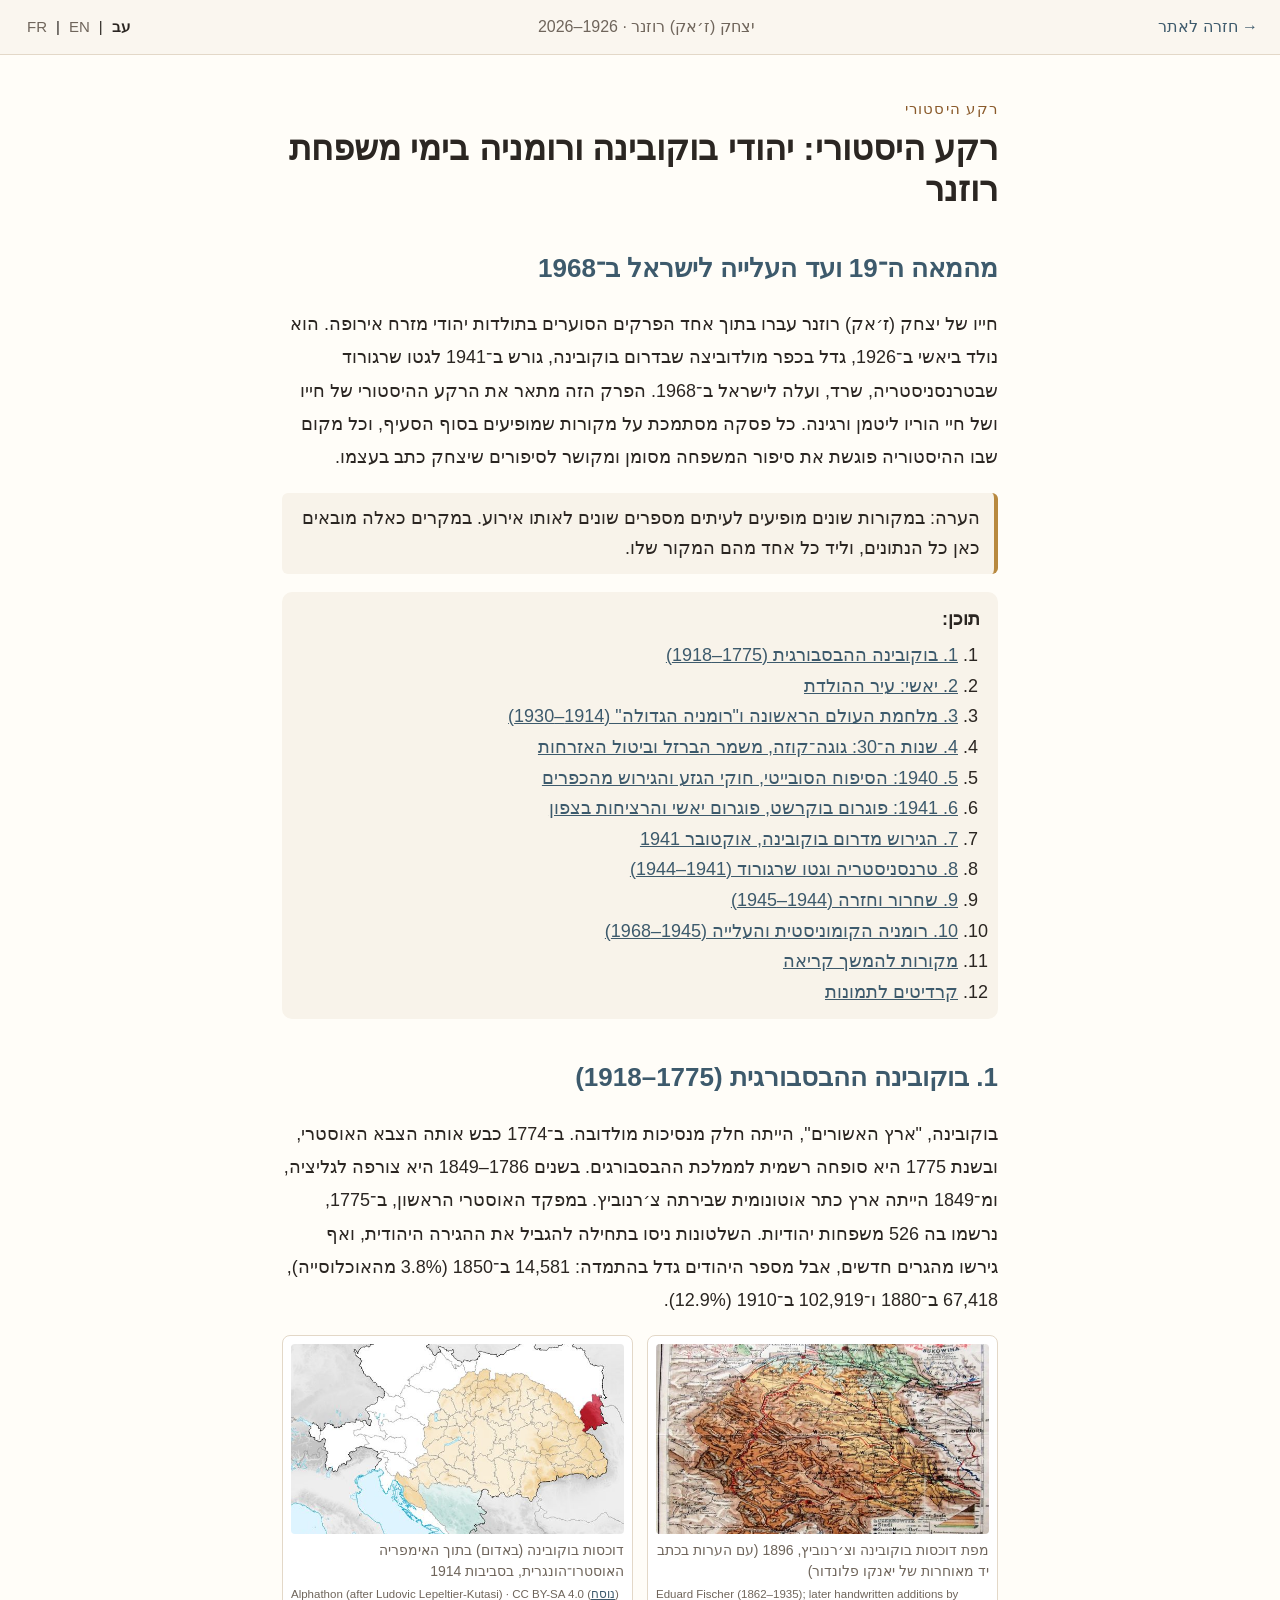
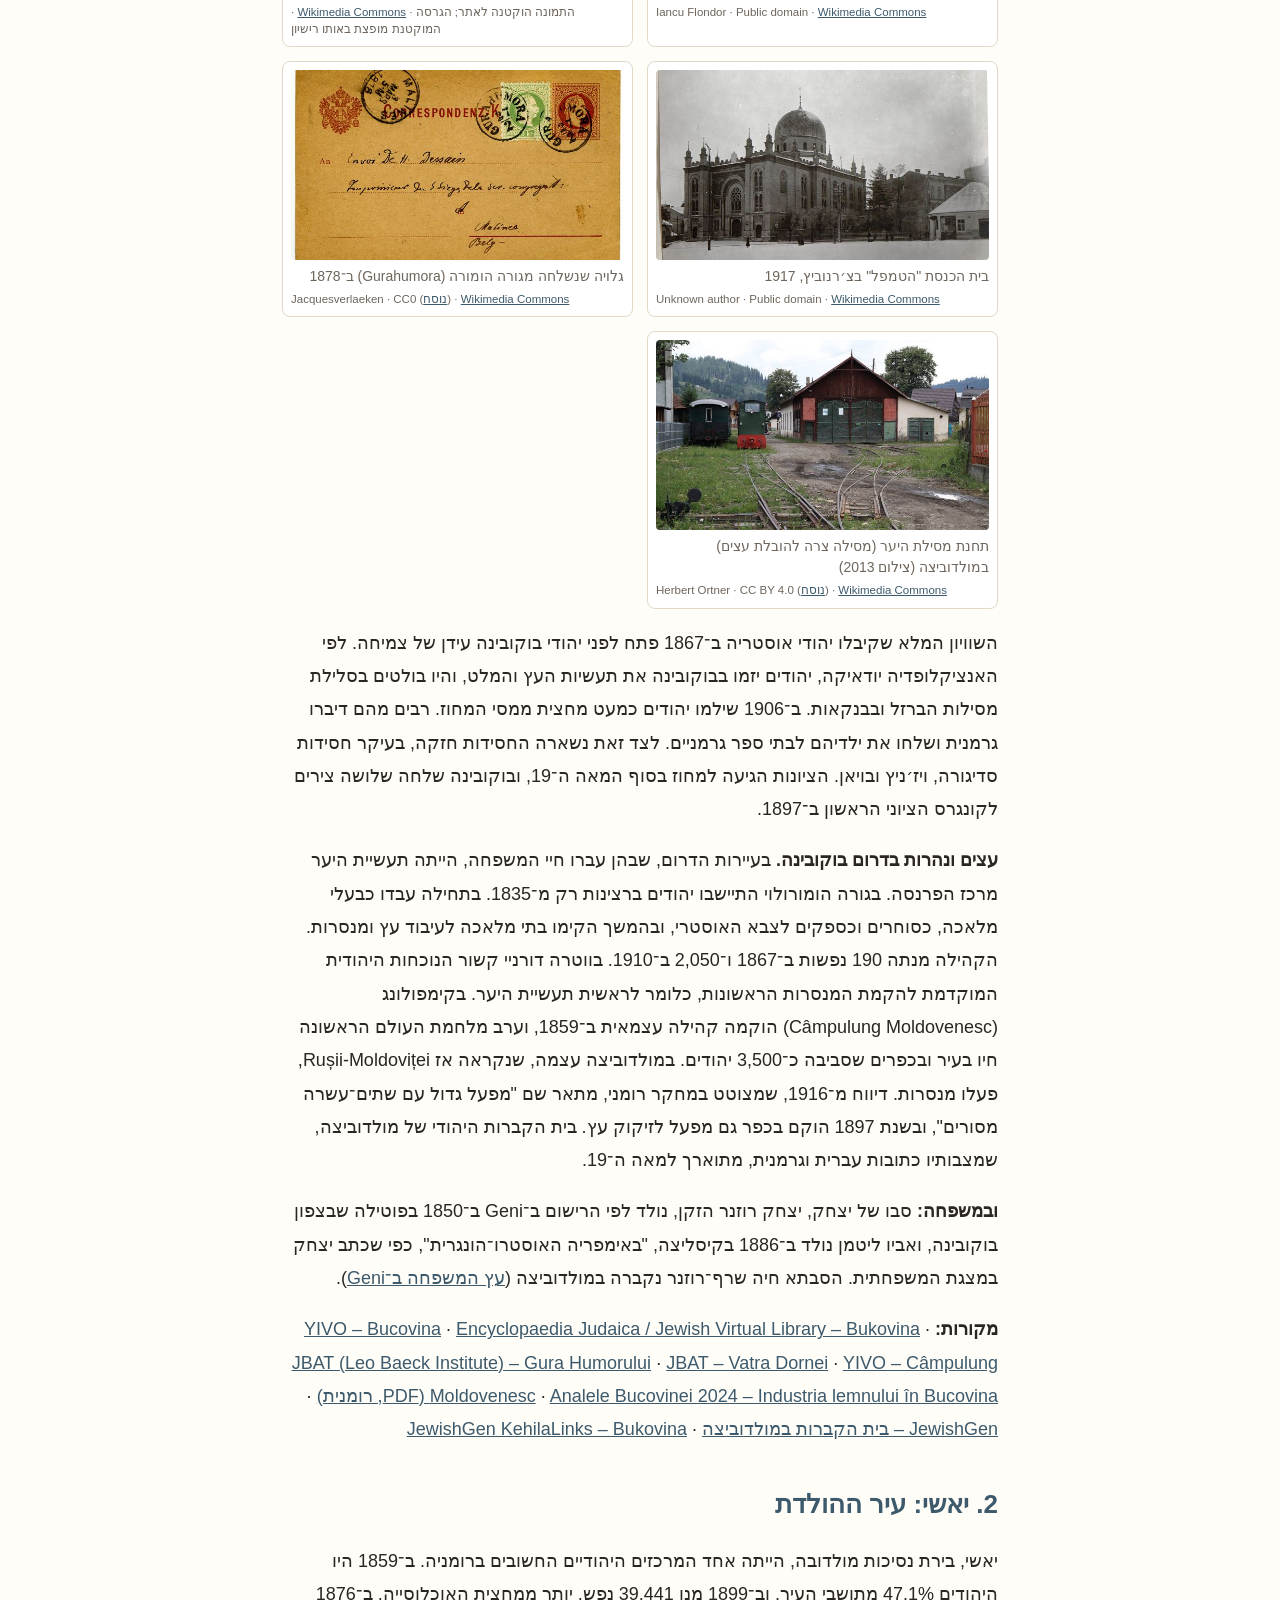
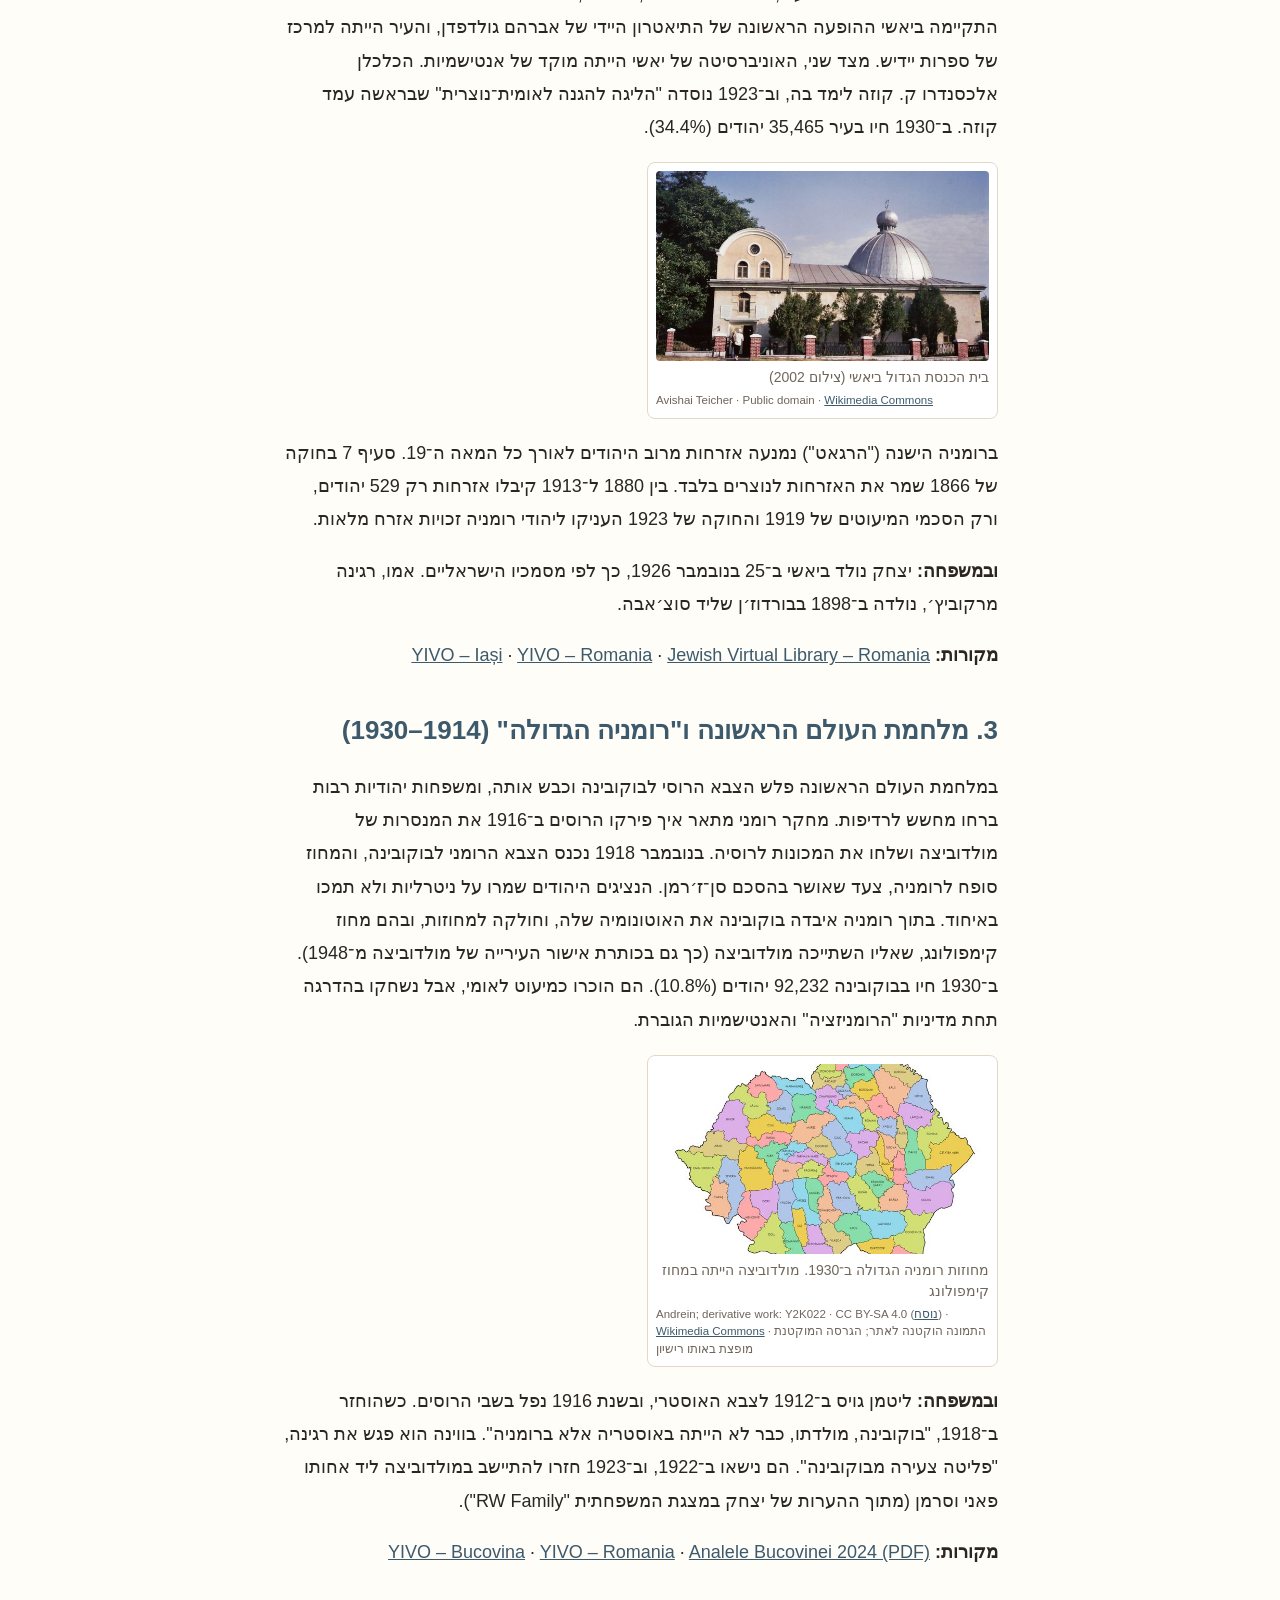
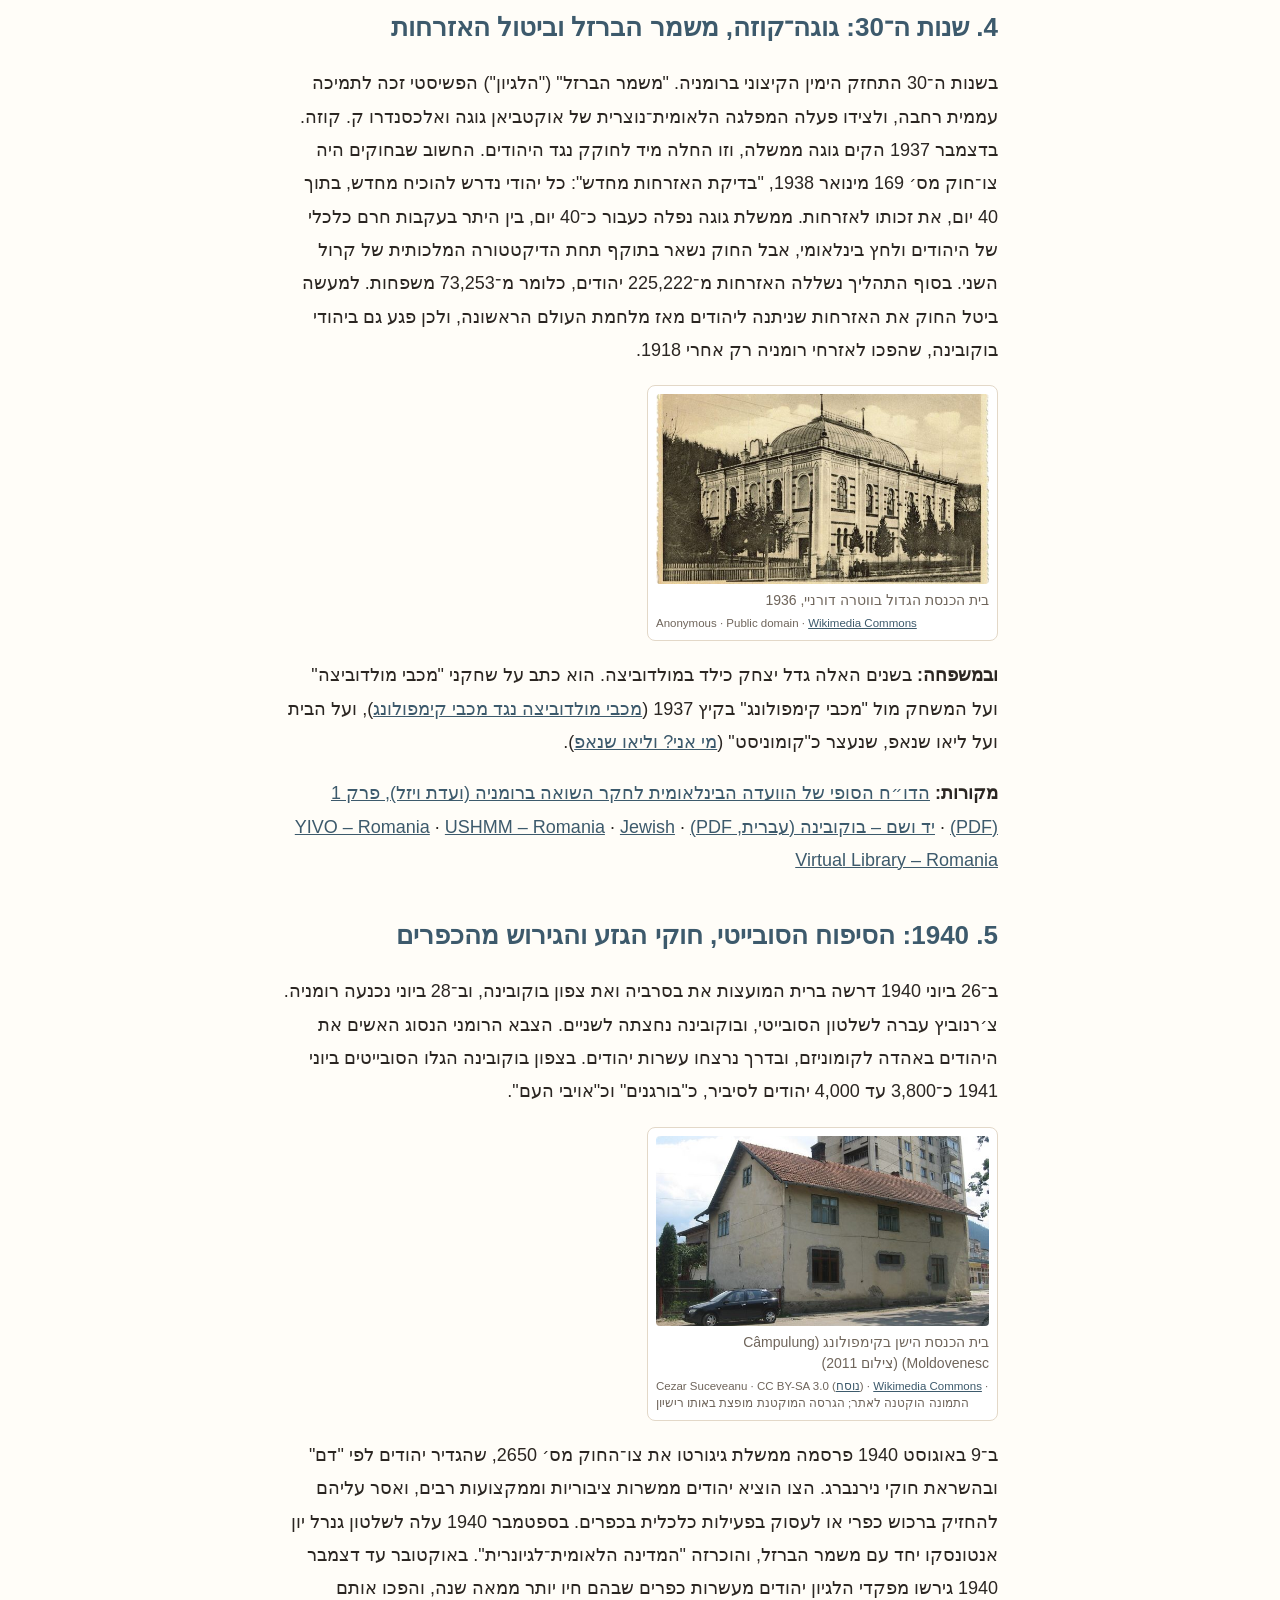
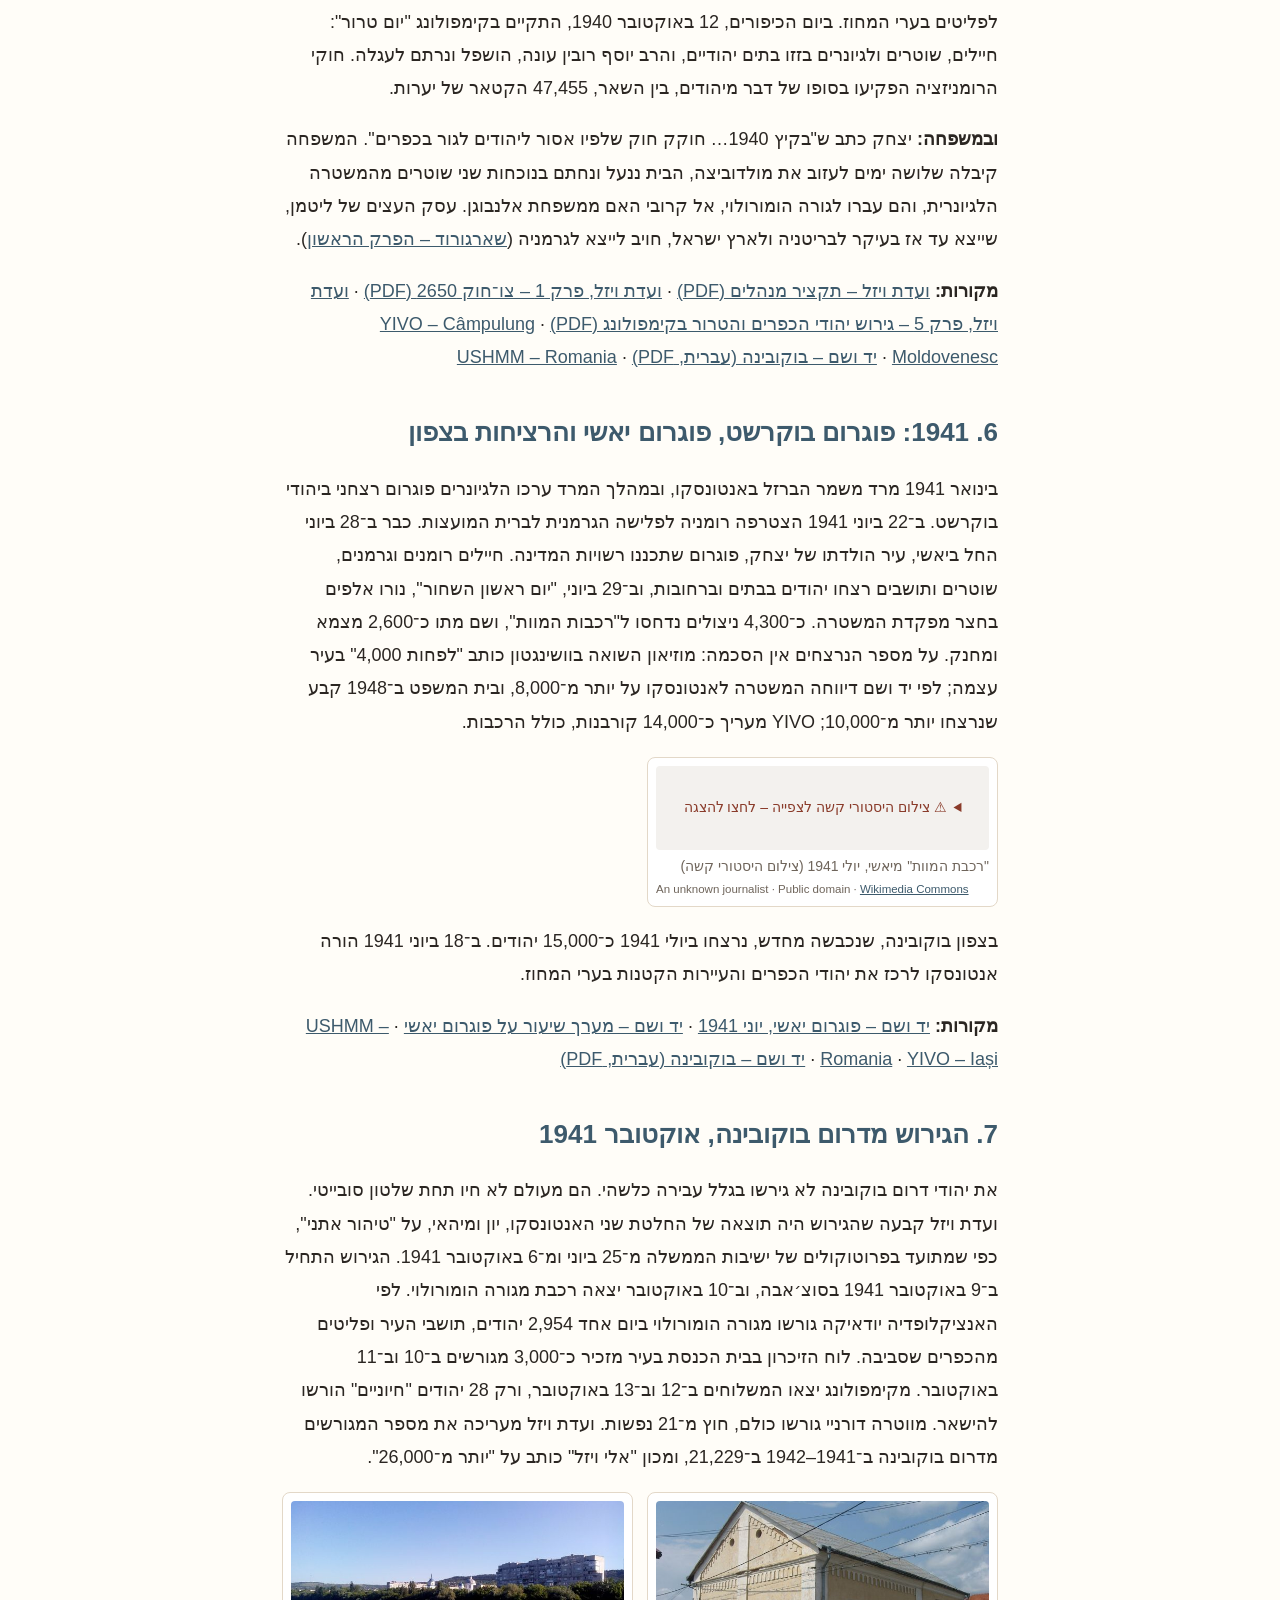
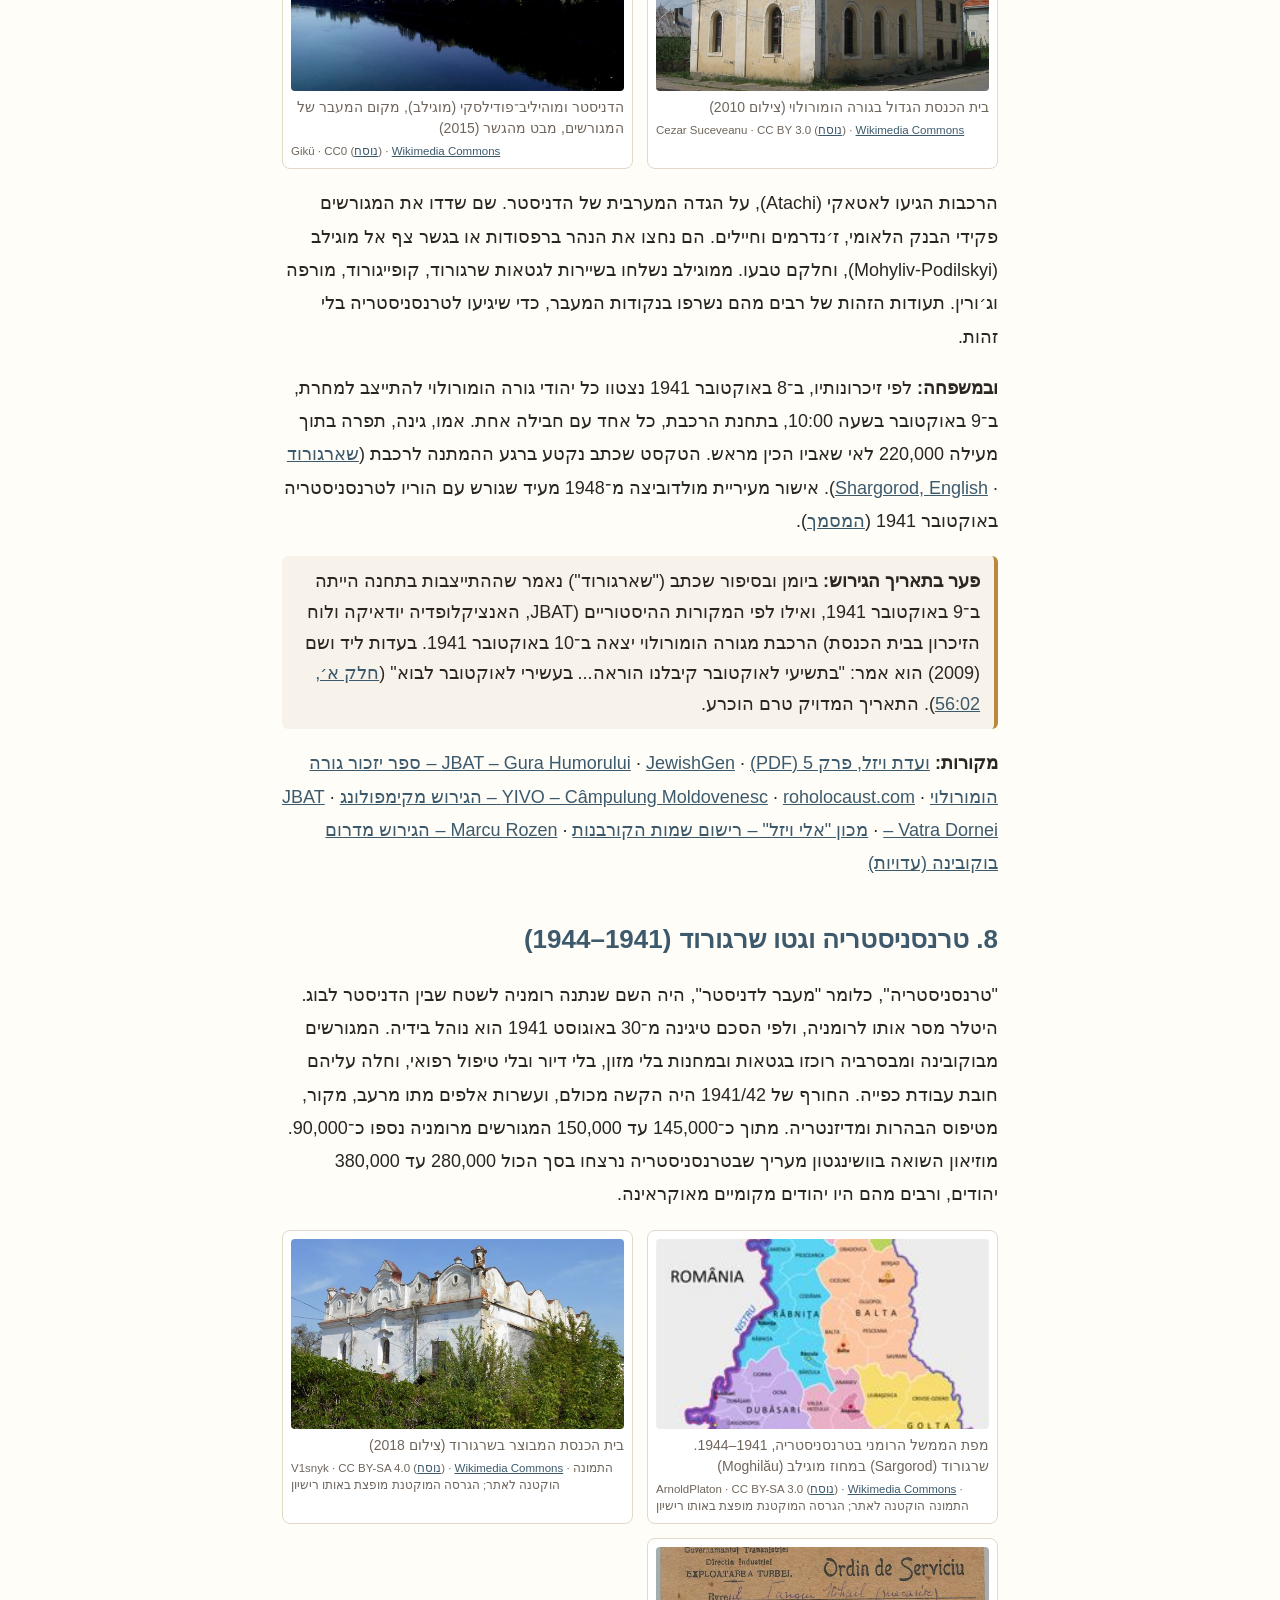
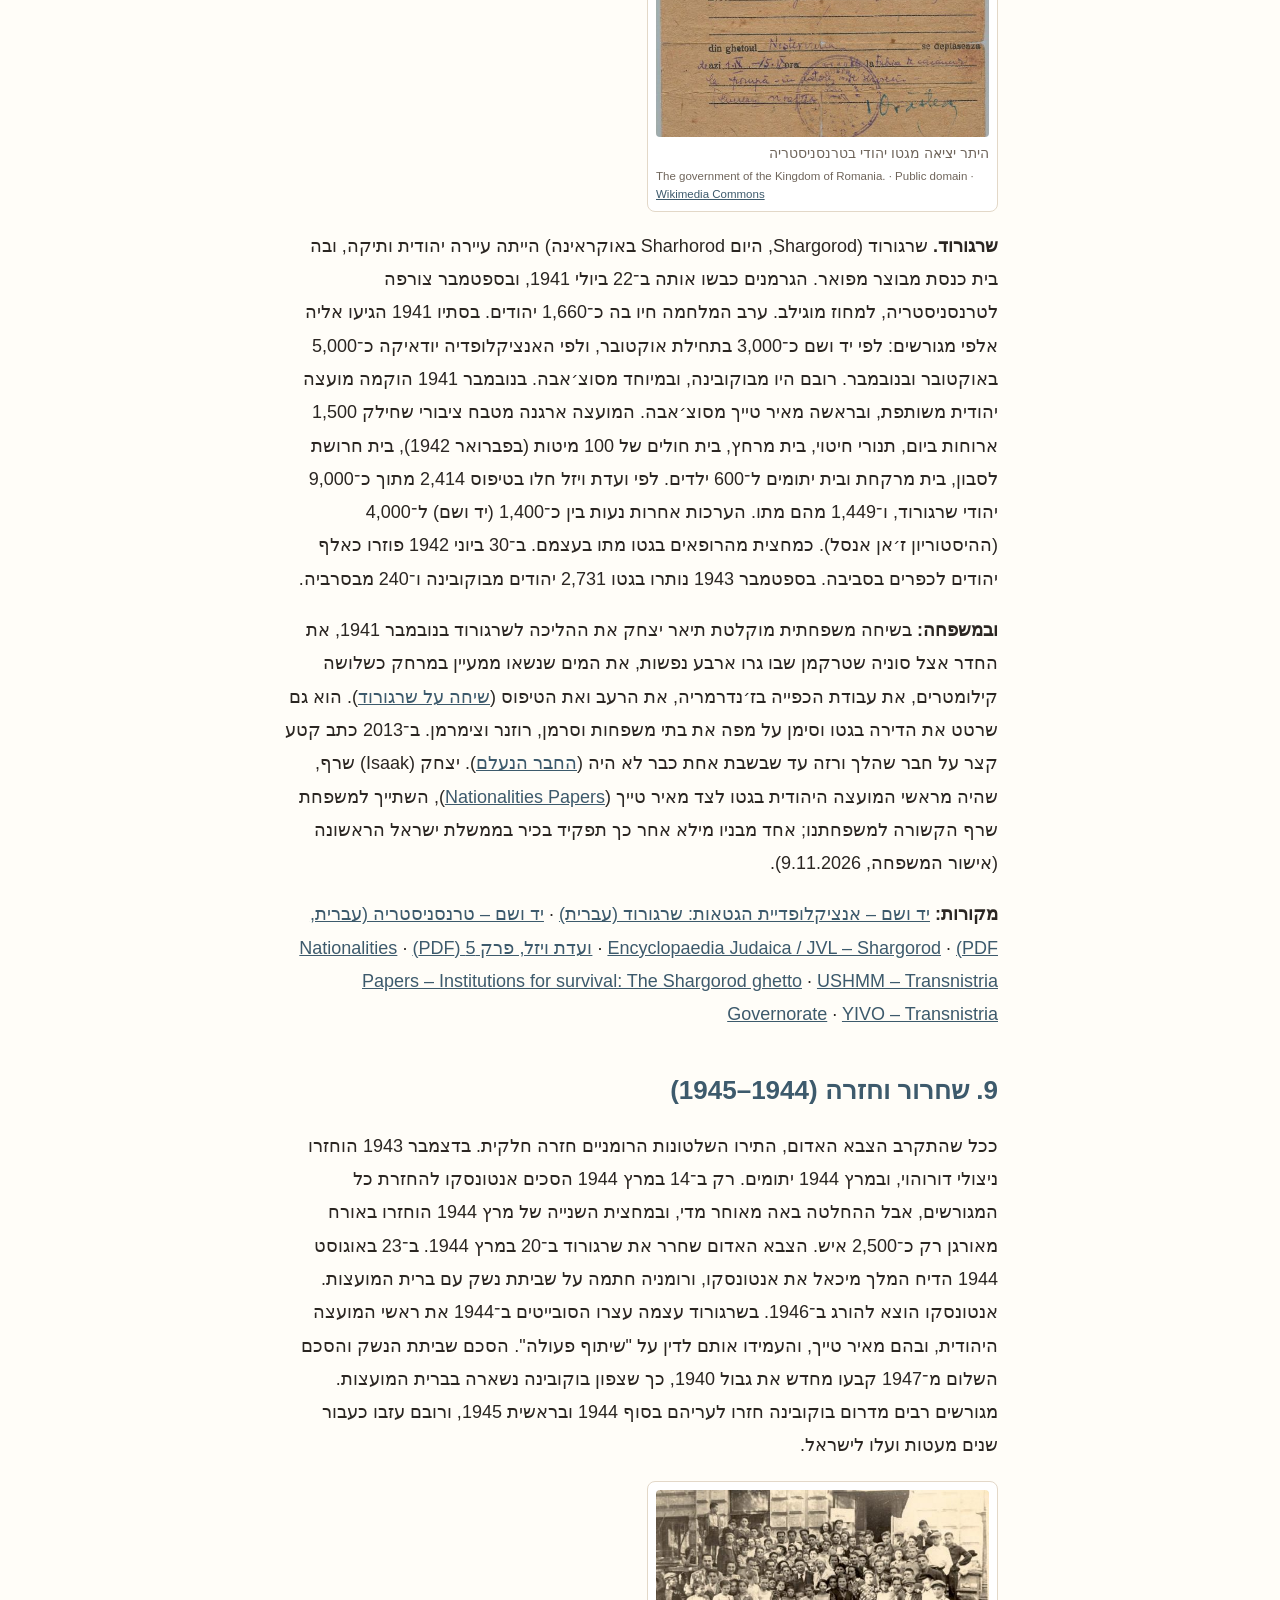
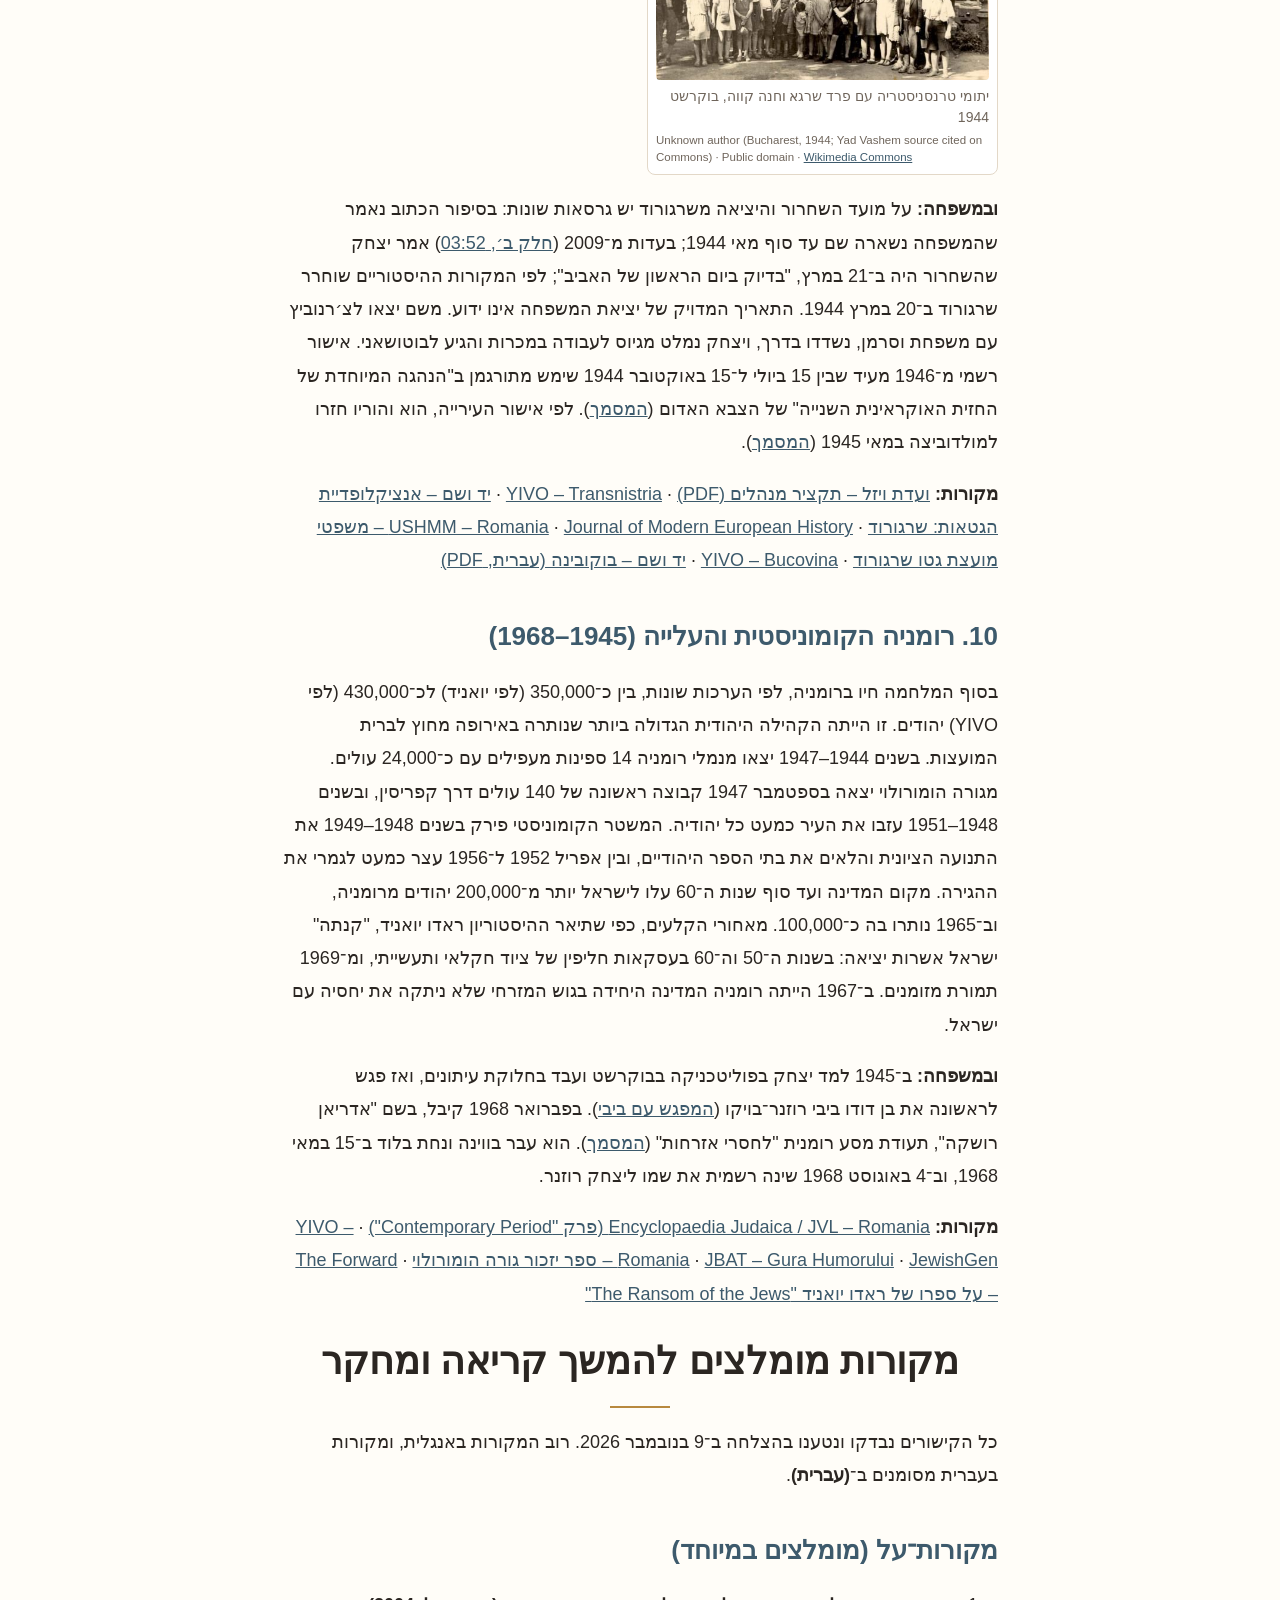
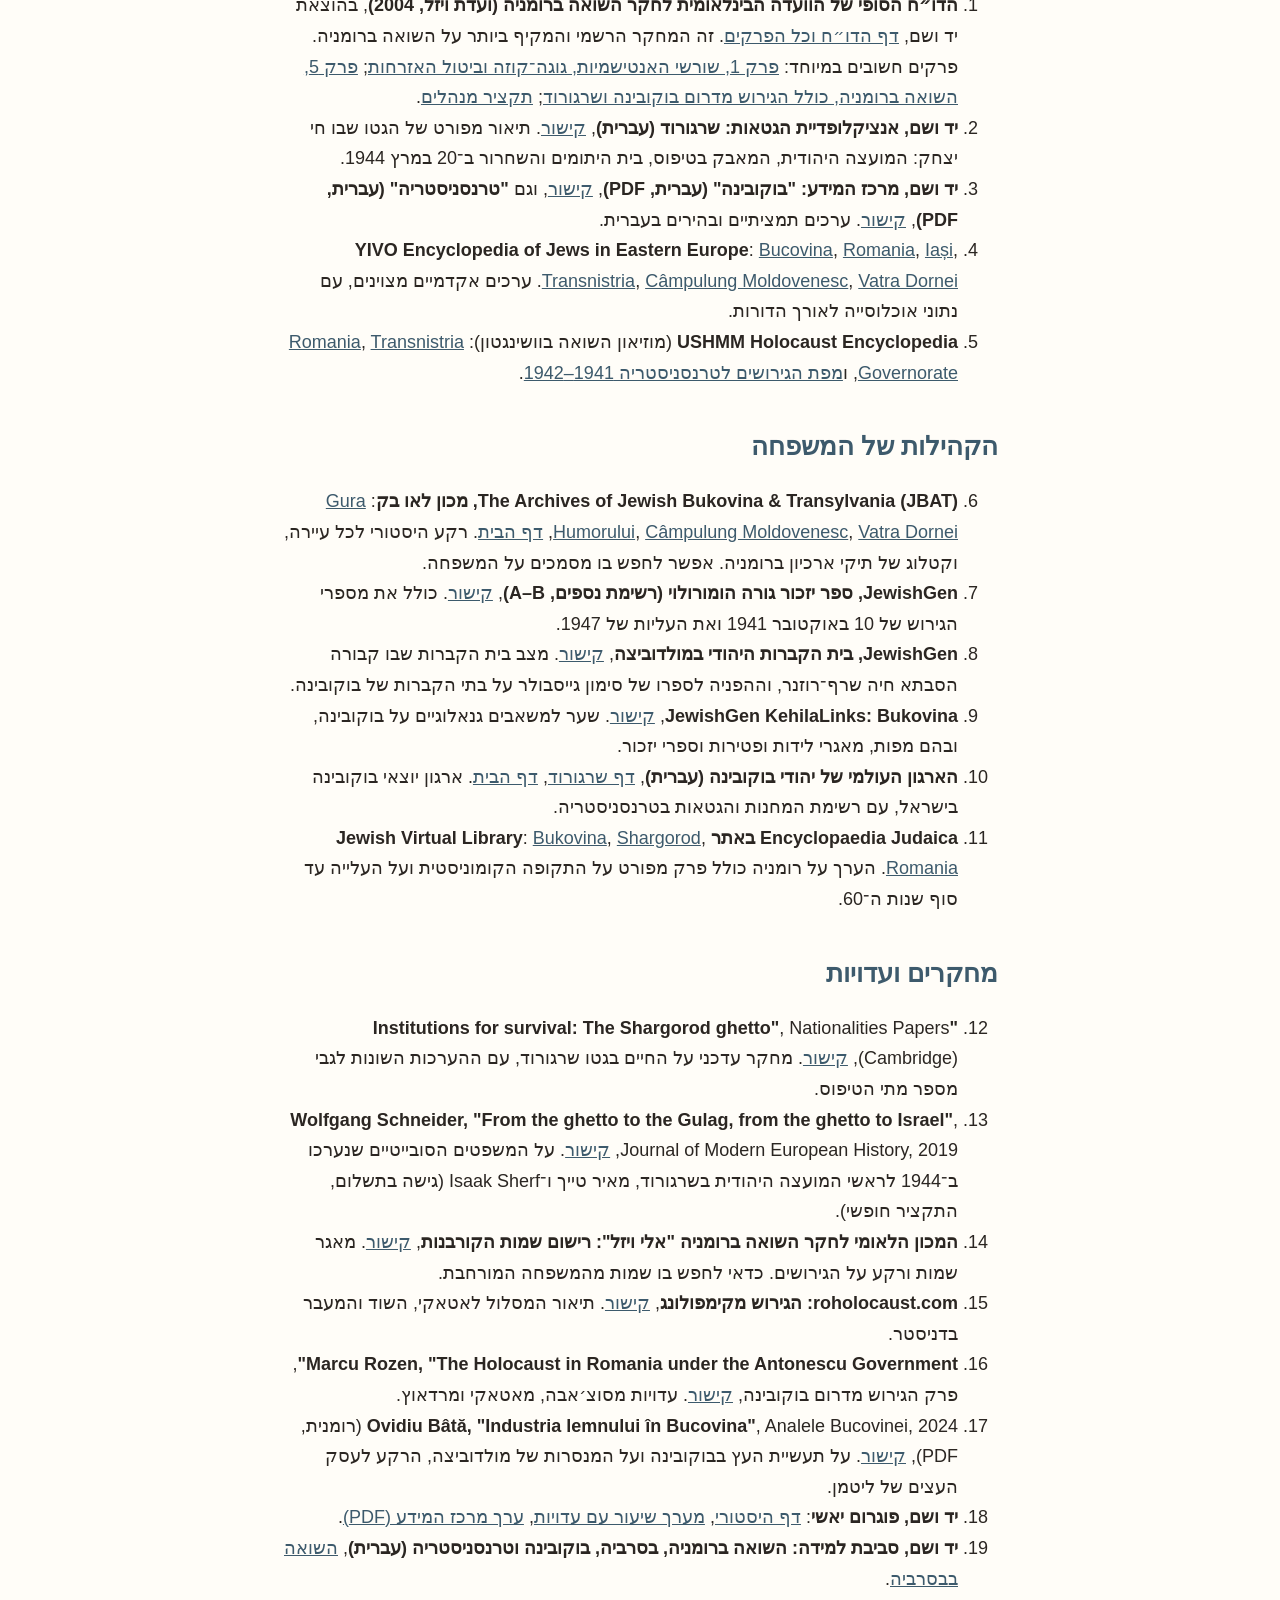
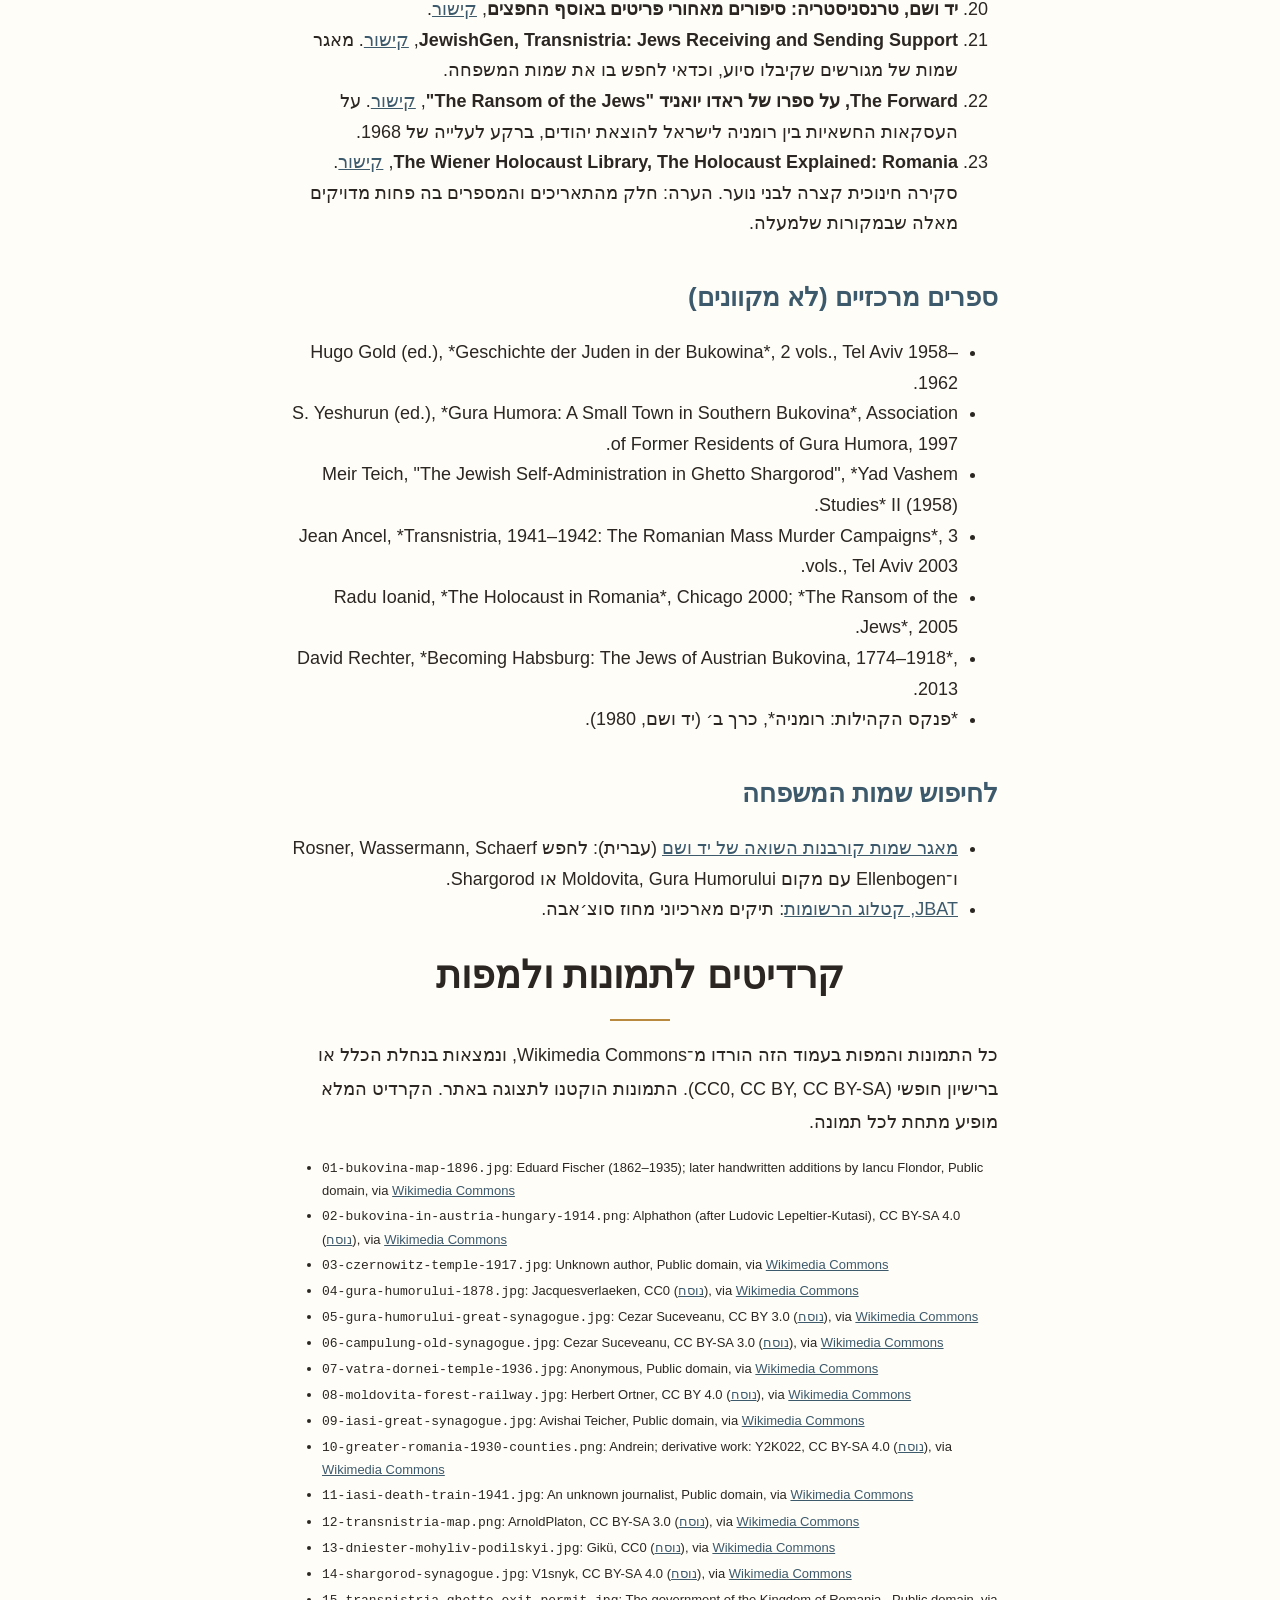
==== commit 5fc3065a: "Remove timeline event e14 and trim opening of 'הליכת בוקר לעבודה' (HTML, PDF, summaries, history)" ====
--- a/history.html
+++ b/history.html
@@ -67,7 +67,7 @@
 <p data-i18n-html="history.b62"><strong>מקורות:</strong> <a href="https://www.yadvashem.org/yv/pdf-drupal/en/report/english/executive-summary.pdf" target="_blank" rel="noopener">ועדת ויזל – תקציר מנהלים (PDF)</a> · <a href="https://encyclopedia.yivo.org/article/63" target="_blank" rel="noopener">YIVO – Transnistria</a> · <a href="https://wwv.yadvashem.org/yv/he/research/ghettos_encyclopedia/ghetto_details.asp?cid=1098" target="_blank" rel="noopener">יד ושם – אנציקלופדיית הגטאות: שרגורוד</a> · <a href="https://encyclopedia.ushmm.org/content/en/article/romania" target="_blank" rel="noopener">USHMM – Romania</a> · <a href="https://journals.sagepub.com/doi/10.1177/1611894418820266" target="_blank" rel="noopener">Journal of Modern European History – משפטי מועצת גטו שרגורוד</a> · <a href="https://encyclopedia.yivo.org/article.aspx/bucovina" target="_blank" rel="noopener">YIVO – Bucovina</a> · <a href="https://wwv.yadvashem.org/odot_pdf/Microsoft%20Word%20-%208382.pdf" target="_blank" rel="noopener">יד ושם – בוקובינה (עברית, PDF)</a></p>
 </section><section class="hsec"><h3 data-i18n="history.h10.title" id="h10">10. רומניה הקומוניסטית והעלייה (1945–1968)</h3>
 <p data-i18n-html="history.b63">בסוף המלחמה חיו ברומניה, לפי הערכות שונות, בין כ־350,000 (לפי יואניד) לכ־430,000 (לפי YIVO) יהודים. זו הייתה הקהילה היהודית הגדולה ביותר שנותרה באירופה מחוץ לברית המועצות. בשנים 1944–1947 יצאו מנמלי רומניה 14 ספינות מעפילים עם כ־24,000 עולים. מגורה הומורולוי יצאה בספטמבר 1947 קבוצה ראשונה של 140 עולים דרך קפריסין, ובשנים 1948–1951 עזבו את העיר כמעט כל יהודיה. המשטר הקומוניסטי פירק בשנים 1948–1949 את התנועה הציונית והלאים את בתי הספר היהודיים, ובין אפריל 1952 ל־1956 עצר כמעט לגמרי את ההגירה. מקום המדינה ועד סוף שנות ה־60 עלו לישראל יותר מ־200,000 יהודים מרומניה, וב־1965 נותרו בה כ־100,000. מאחורי הקלעים, כפי שתיאר ההיסטוריון ראדו יואניד, "קנתה" ישראל אשרות יציאה: בשנות ה־50 וה־60 בעסקאות חליפין של ציוד חקלאי ותעשייתי, ומ־1969 תמורת מזומנים. ב־1967 הייתה רומניה המדינה היחידה בגוש המזרחי שלא ניתקה את יחסיה עם ישראל.</p>
-<p data-i18n-html="history.b64"><strong>ובמשפחה:</strong> ב־1945 למד יצחק בפוליטכניקה בבוקרשט ועבד בחלוקת עיתונים, ואז פגש לראשונה את בן דודו ביבי רוזנר־בויקו (<a href="stories/boico.html">המפגש עם ביבי</a>). בשנות ה־50 היה קצין צעיר בבוקרשט (<a href="stories/boker.html">הליכת בוקר לעבודה</a>). בפברואר 1968 קיבל, בשם "אדריאן רושקה", תעודת מסע רומנית "לחסרי אזרחות" (<a href="img/docs/certificat-calatorie-rosca-adrian-1968-page-1.jpg">המסמך</a>). הוא עבר בווינה ונחת בלוד ב־15 במאי 1968, וב־4 באוגוסט 1968 שינה רשמית את שמו ליצחק רוזנר.</p>
+<p data-i18n-html="history.b64"><strong>ובמשפחה:</strong> ב־1945 למד יצחק בפוליטכניקה בבוקרשט ועבד בחלוקת עיתונים, ואז פגש לראשונה את בן דודו ביבי רוזנר־בויקו (<a href="stories/boico.html">המפגש עם ביבי</a>). בפברואר 1968 קיבל, בשם "אדריאן רושקה", תעודת מסע רומנית "לחסרי אזרחות" (<a href="img/docs/certificat-calatorie-rosca-adrian-1968-page-1.jpg">המסמך</a>). הוא עבר בווינה ונחת בלוד ב־15 במאי 1968, וב־4 באוגוסט 1968 שינה רשמית את שמו ליצחק רוזנר.</p>
 <p data-i18n-html="history.b65"><strong>מקורות:</strong> <a href="https://www.jewishvirtuallibrary.org/romania-virtual-jewish-history-tour" target="_blank" rel="noopener">Encyclopaedia Judaica / JVL – Romania (פרק "Contemporary Period")</a> · <a href="https://encyclopedia.yivo.org/article/24" target="_blank" rel="noopener">YIVO – Romania</a> · <a href="https://jbat.lbi.org/locality/gura-humorului" target="_blank" rel="noopener">JBAT – Gura Humorului</a> · <a href="https://www.jewishgen.org/Yizkor/gura1/gur203.html" target="_blank" rel="noopener">JewishGen – ספר יזכור גורה הומורולוי</a> · <a href="https://forward.com/culture/2923/the-cold-war-e2-80-99s-strangest-bedfellows-how-romania/" target="_blank" rel="noopener">The Forward – על ספרו של ראדו יואניד "The Ransom of the Jews"</a></p></section>
 <section class="hsec"><h2 data-i18n-html="history.b66" id="sources" class="sec-title">מקורות מומלצים להמשך קריאה ומחקר</h2>
 <p data-i18n-html="history.b67">כל הקישורים נבדקו ונטענו בהצלחה ב־9 בנובמבר 2026. רוב המקורות באנגלית, ומקורות בעברית מסומנים ב־<strong>(עברית)</strong>.</p>
--- a/css/style.css
+++ b/css/style.css
@@ -176,6 +176,7 @@
   .ev,.ev:nth-child(even){width:100%;margin:0;padding:0 34px 26px 0}
   .ev:before,.ev:nth-child(even):before{right:1px;left:auto}
   .mem-form .row{grid-template-columns:1fr}
+  .gallery-album{padding:0 16px;margin-top:22px}
   .sec-title{font-size:32px}
   .section{padding:52px 16px}
    .tree-viewport{height:380px}
@@ -252,3 +253,57 @@
   html[dir=ltr] .ev,html[dir=ltr] .ev:nth-child(even){margin:0;padding:0 0 26px 34px}
   html[dir=ltr] .ev:before,html[dir=ltr] .ev:nth-child(even):before{left:1px;right:auto}
 }
+
+.mem-add{display:flex;justify-content:center;margin:8px 0 18px}
+.mem-add .btn{font-size:18px;padding:12px 28px}
+#memFlash{text-align:center;margin:0 0 16px}
+.mem .when{font-size:14px;color:var(--muted);margin-top:2px}
+.mem .edited{font-weight:400}
+.mem-body{margin-top:10px;line-height:1.55}
+.mem-media{display:flex;flex-wrap:wrap;gap:10px;margin-top:12px;align-items:center}
+.mem-media a.img{display:block;width:140px;height:140px;border-radius:8px;overflow:hidden;border:1px solid var(--line)}
+.mem-media a.img img{width:100%;height:100%;object-fit:cover}
+.mem-media a.file{font-size:14px;word-break:break-all}
+.mem-edit{margin-top:12px;background:none;border:0;color:var(--accent);cursor:pointer;font:inherit;padding:0;text-decoration:underline}
+.mem-modal{position:fixed;inset:0;background:rgba(20,15,10,.45);z-index:80;display:flex;align-items:flex-start;justify-content:center;padding:36px 16px;overflow:auto}
+.mem-modal[hidden]{display:none}
+.mem-modal-box{background:#fffdf8;border-radius:16px;max-width:640px;width:100%;padding:22px 22px 28px;position:relative;margin:auto;box-shadow:0 12px 40px rgba(0,0,0,.18)}
+.mem-modal-box h3{margin:0 0 8px;font-size:24px}
+.mem-edit-note{margin:0 0 16px;font-size:14px;color:var(--muted)}
+.mem-modal-x{position:absolute;top:10px;inset-inline-end:12px;background:none;border:0;font-size:32px;line-height:1;cursor:pointer;color:var(--muted);padding:0 6px}
+.mem-modal-x:hover{color:var(--ink)}
+.mem-modal .mem-form{border:0;padding:0;background:transparent}
+.mem-existing{display:flex;flex-wrap:wrap;gap:8px;margin:0 0 8px}
+.mem-existing .ex{display:flex;align-items:center;gap:6px;border:1px solid var(--line);border-radius:8px;padding:6px 8px;background:#fff;font-size:14px}
+.mem-existing .ex img{width:40px;height:40px;object-fit:cover;border-radius:4px}
+.mem-existing .rm{background:none;border:0;color:#a33;cursor:pointer;font:inherit;padding:0}
+
+.gallery-album{display:flex;justify-content:center;margin:28px auto 8px;padding:0 24px;text-align:center}
+.gallery-album .btn{font-size:18px;padding:12px 28px;max-width:100%;text-align:center;white-space:normal}
+
+.ev-tr{margin:12px 0 4px}
+.ev-tr-btn{font-size:16px;padding:8px 18px}
+.ev .note.note-info{background:#f6f3ee;color:var(--ink);border-color:#d9d0c2}
+.doc-tr-modal{position:fixed;inset:0;background:rgba(20,15,10,.45);z-index:85;display:flex;align-items:flex-start;justify-content:center;padding:28px 14px;overflow:auto}
+.doc-tr-modal[hidden]{display:none}
+.doc-tr-box{background:#fffdf8;border-radius:16px;max-width:720px;width:100%;padding:22px 22px 28px;position:relative;margin:auto;box-shadow:0 12px 40px rgba(0,0,0,.18)}
+.doc-tr-box h3{margin:0 36px 16px 0;font-size:24px}
+html[dir=ltr] .doc-tr-box h3{margin:0 0 16px 36px}
+.doc-tr-x{position:absolute;top:10px;inset-inline-end:12px;background:none;border:0;font-size:32px;line-height:1;cursor:pointer;color:var(--muted);padding:0 6px}
+.doc-tr-x:hover{color:var(--ink)}
+.doc-tr-page{margin:0 0 22px;padding-bottom:18px;border-bottom:1px solid var(--line)}
+.doc-tr-page:last-child{margin-bottom:0;padding-bottom:0;border-bottom:0}
+.doc-tr-page h4{margin:0 0 10px;font-size:18px}
+.doc-tr-page h5{margin:18px 0 8px;font-size:15px;color:var(--muted);font-weight:600}
+.doc-tr-text{line-height:1.65}
+.doc-tr-orig{white-space:pre-wrap;overflow-wrap:anywhere;background:#f7f3ec;border:1px solid var(--line);border-radius:8px;padding:12px 14px;font-size:14.5px;line-height:1.55;margin:0;text-align:start}
+.doc-tr-scan{margin:10px 0 0}
+.doc-tr-scan a{color:var(--accent)}
+@media (max-width:820px){
+  .doc-tr-modal{padding:12px 8px}
+  .doc-tr-box{padding:18px 14px 22px;border-radius:12px}
+  .doc-tr-box h3{font-size:20px}
+}
+
+.doc .ev-tr .btn{font-size:15px;padding:6px 14px;margin:2px 0}
+.doc{scroll-margin-top:80px}
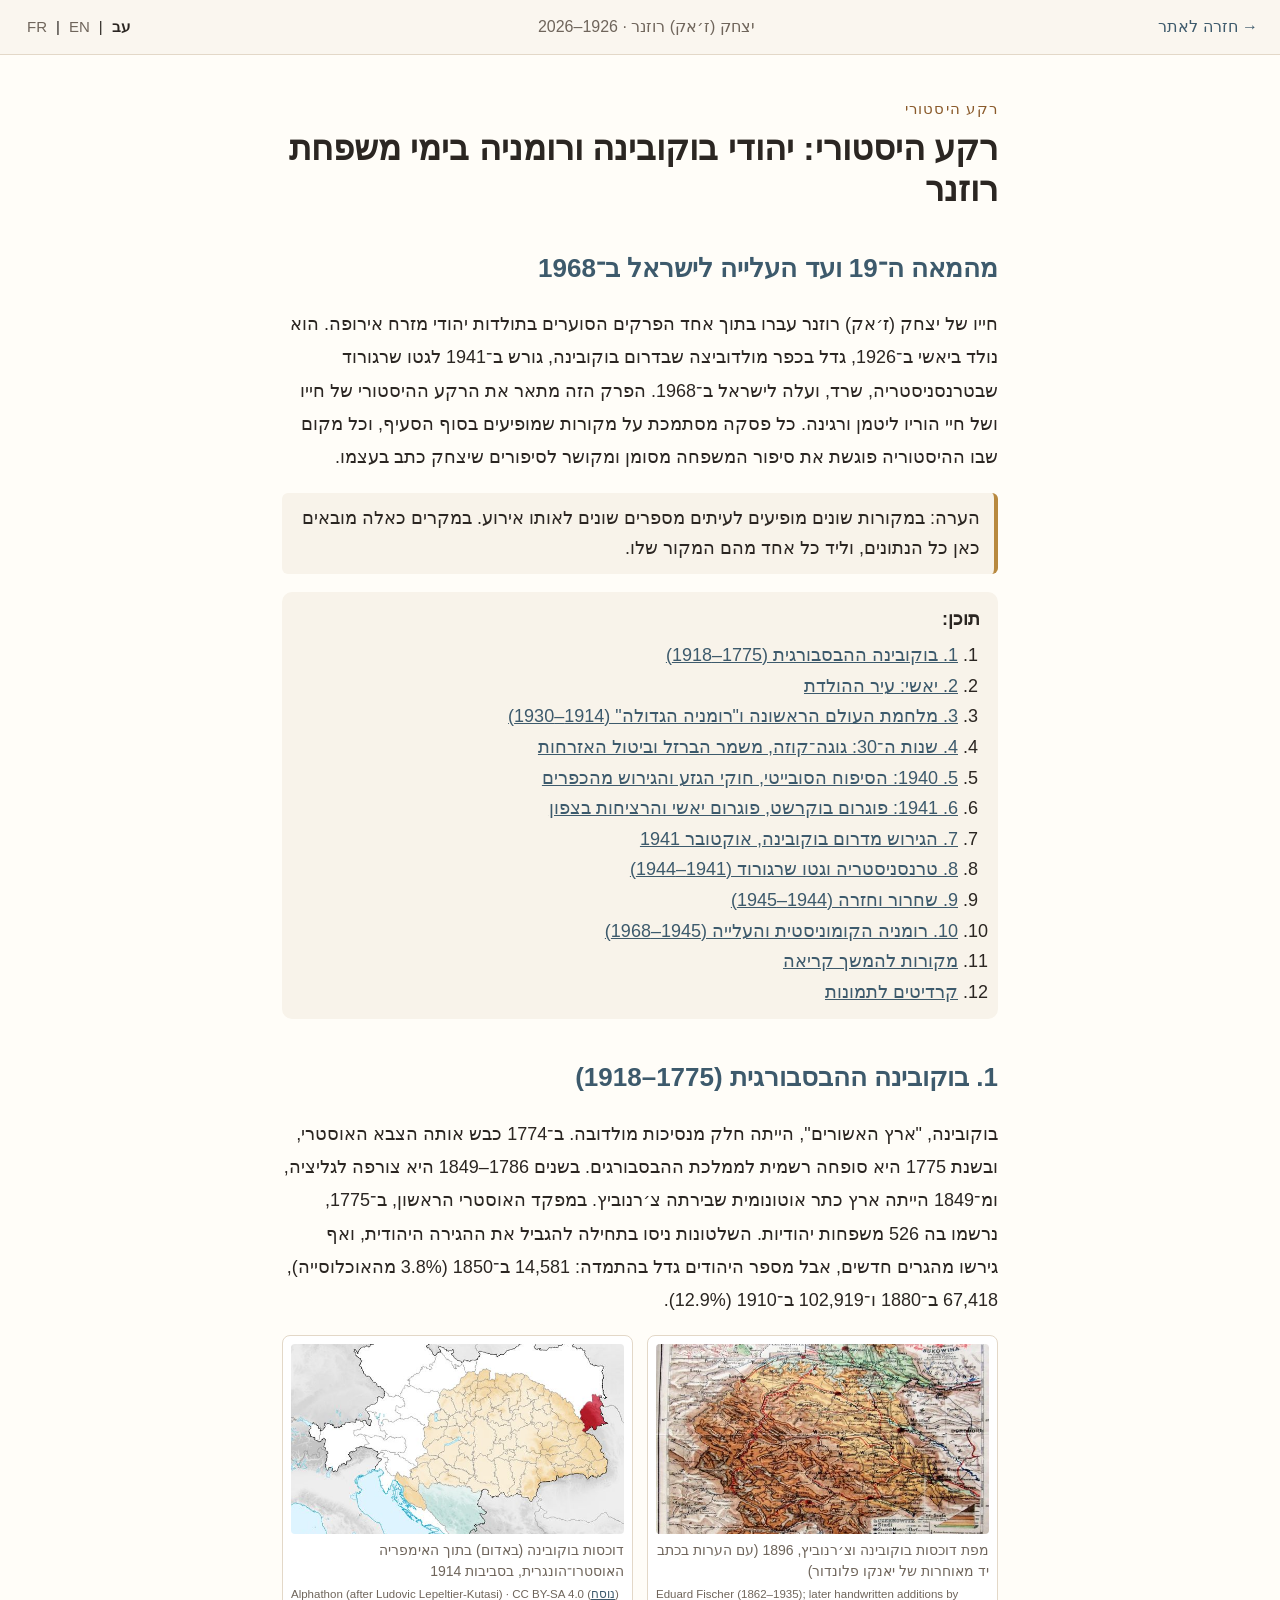
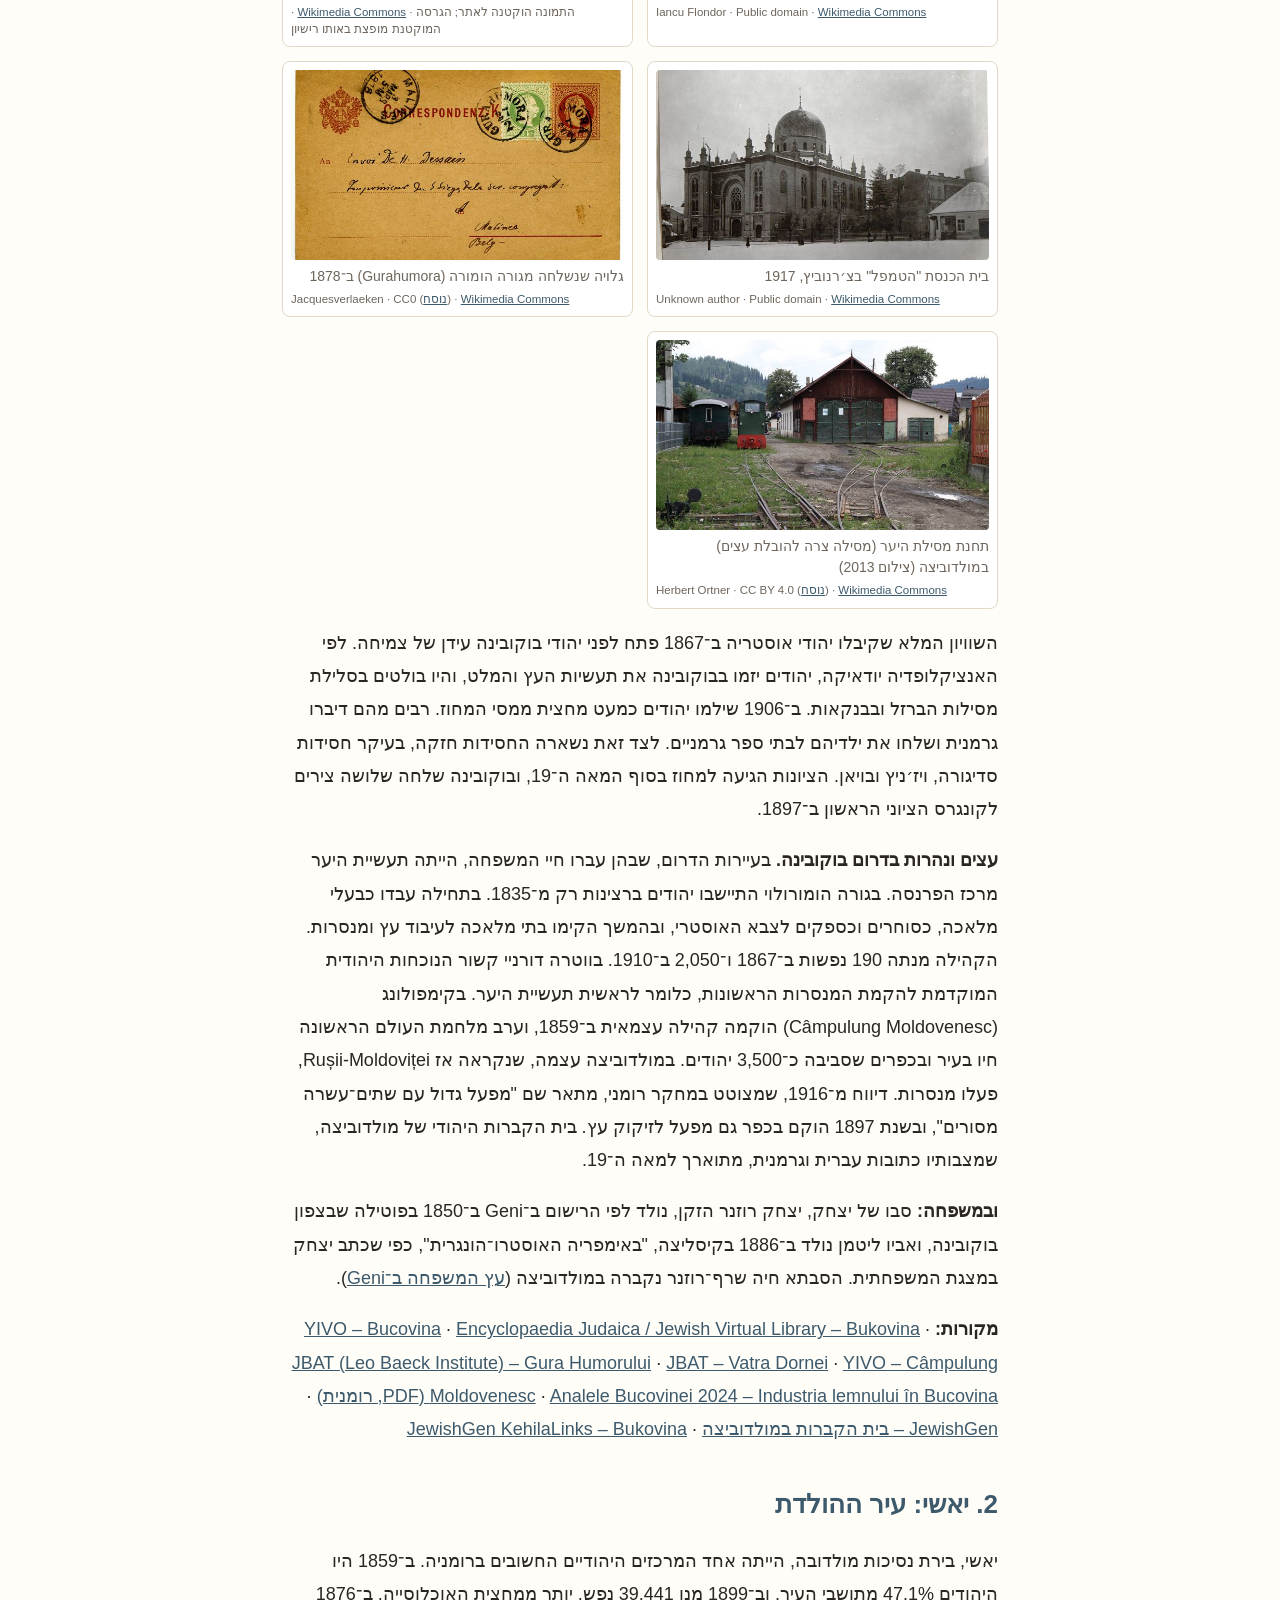
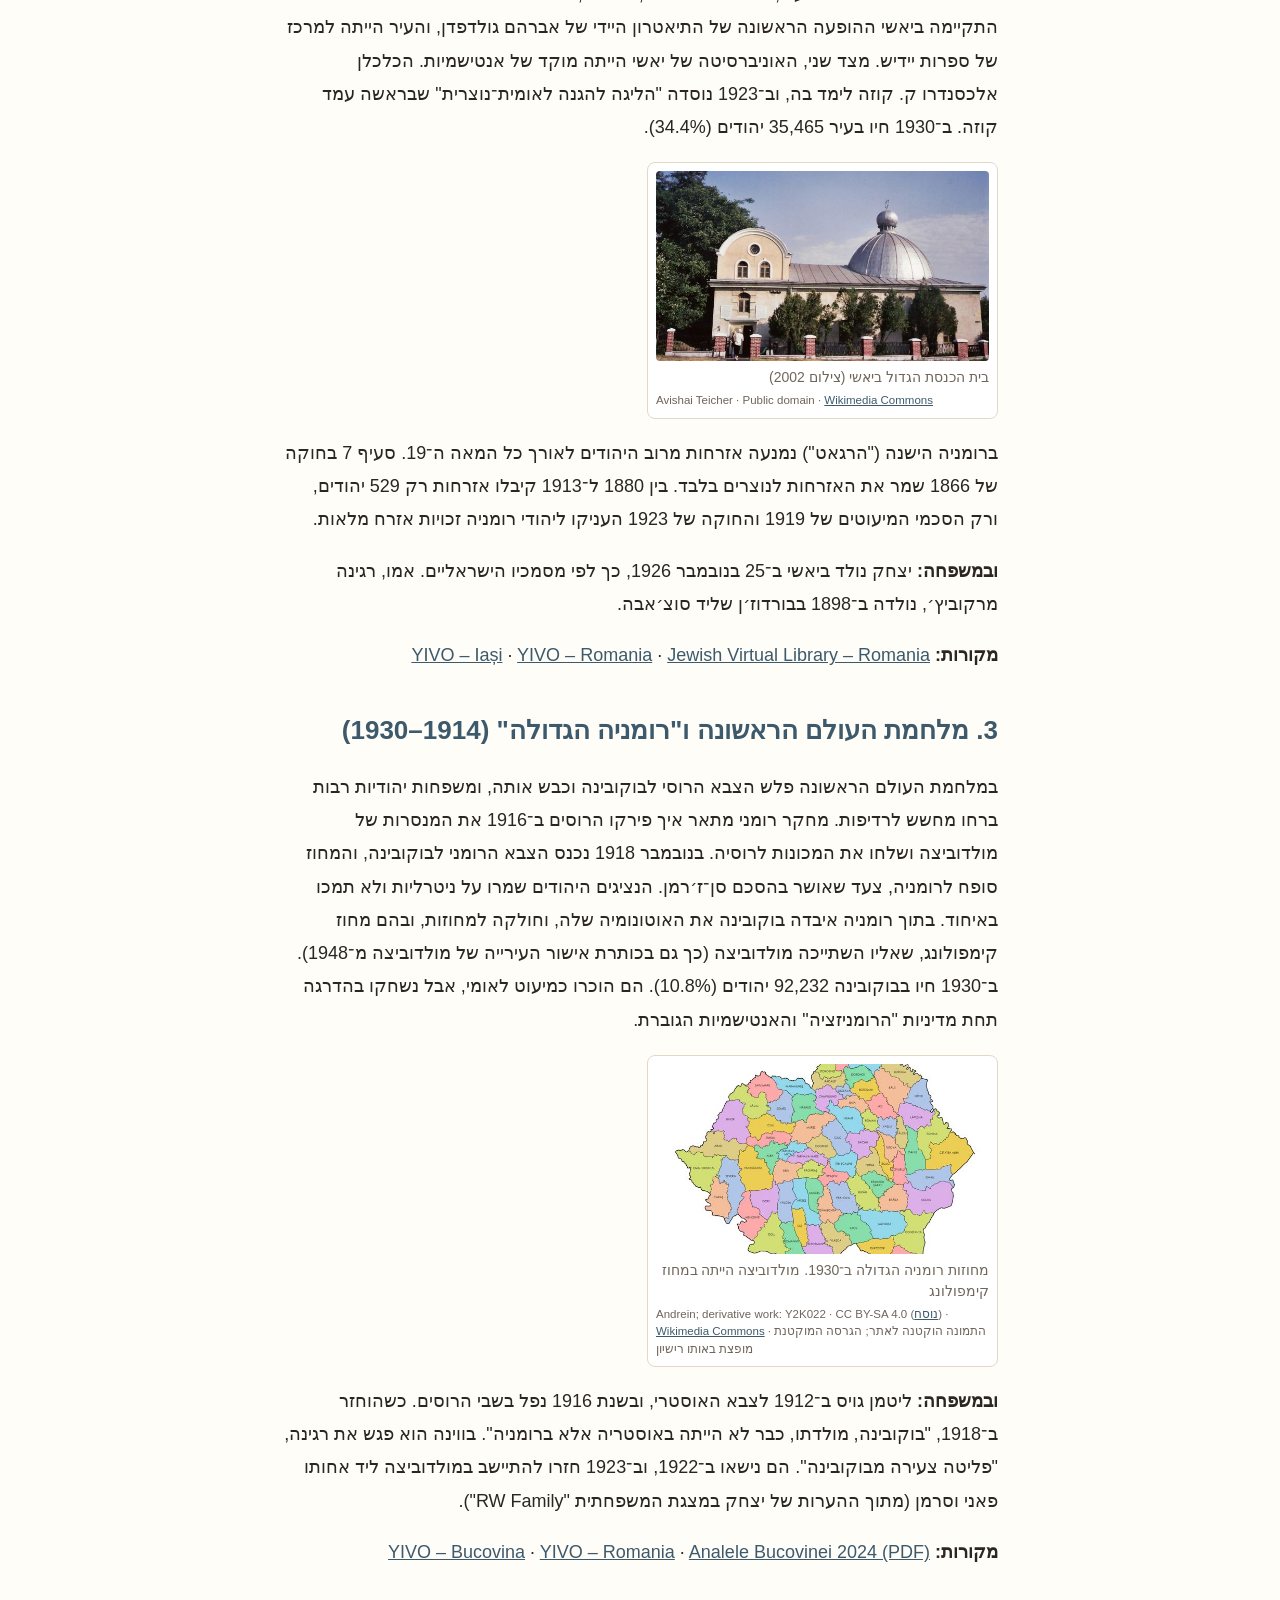
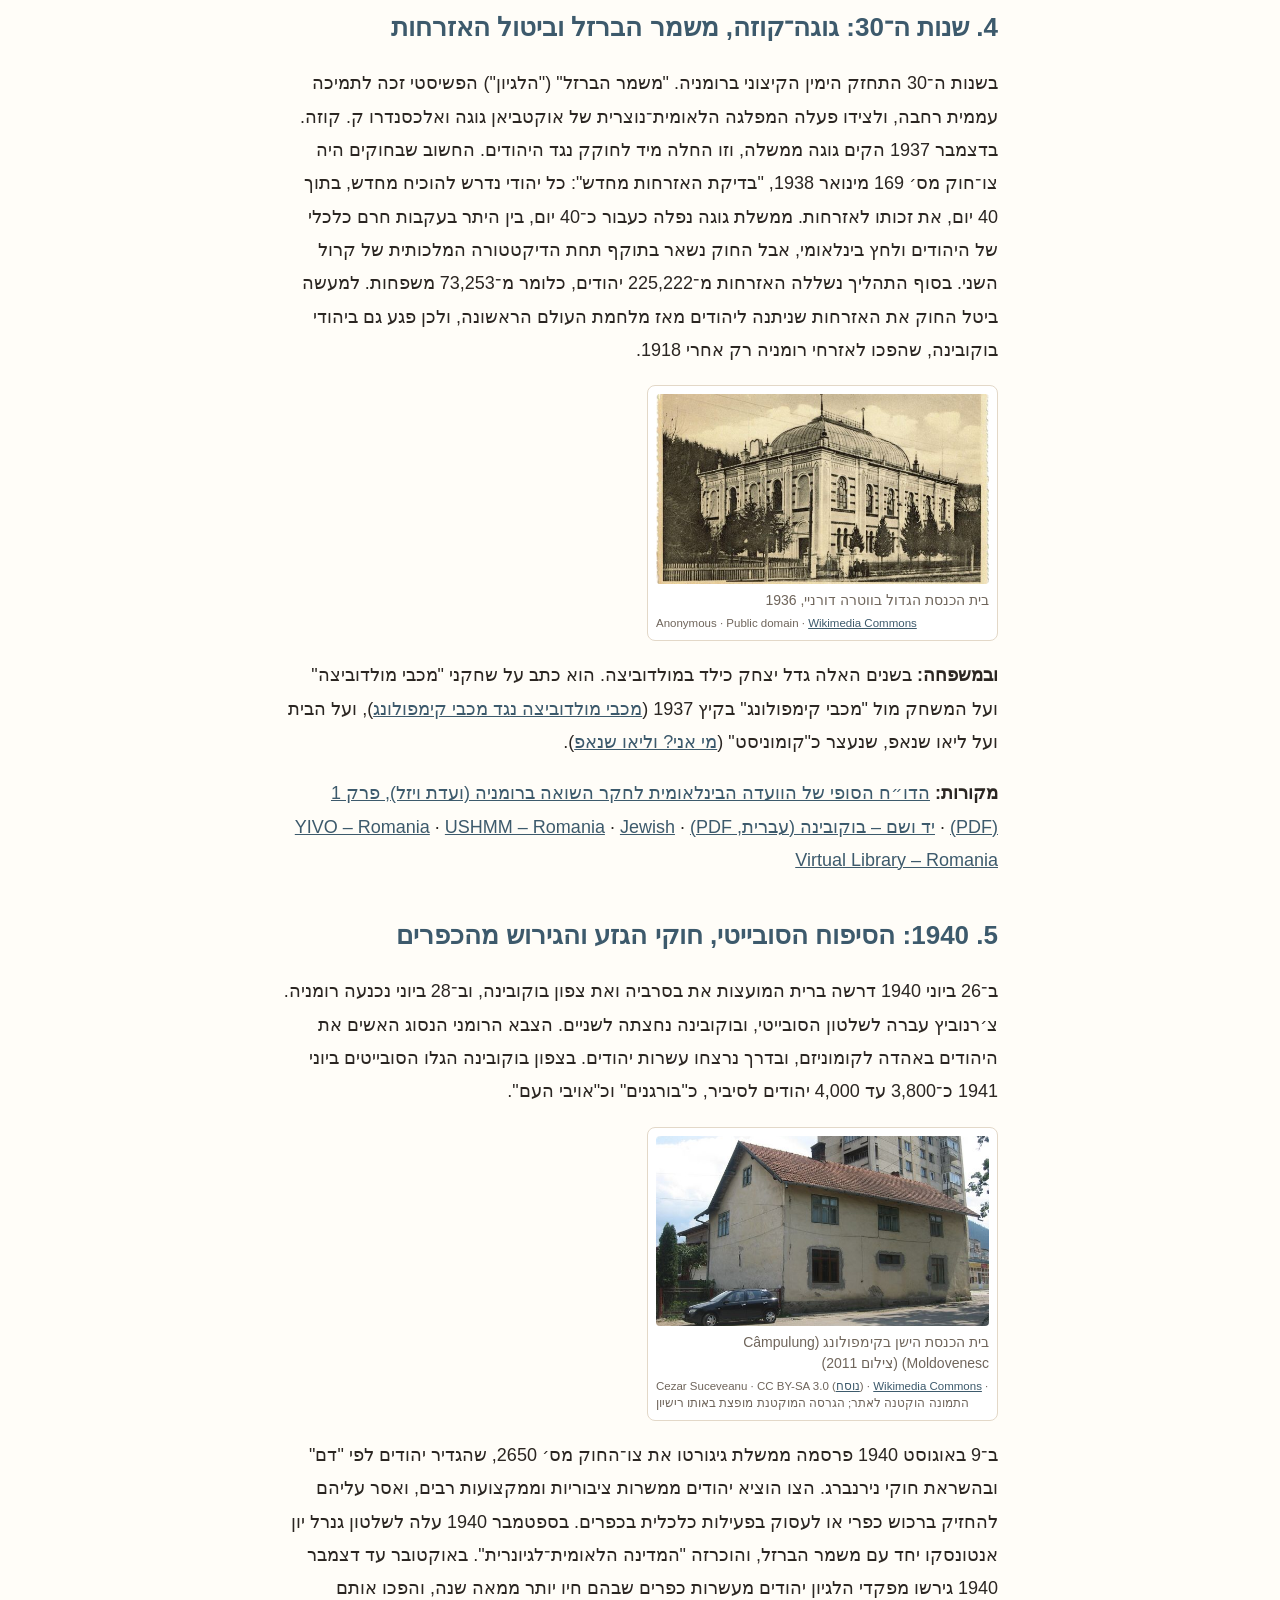
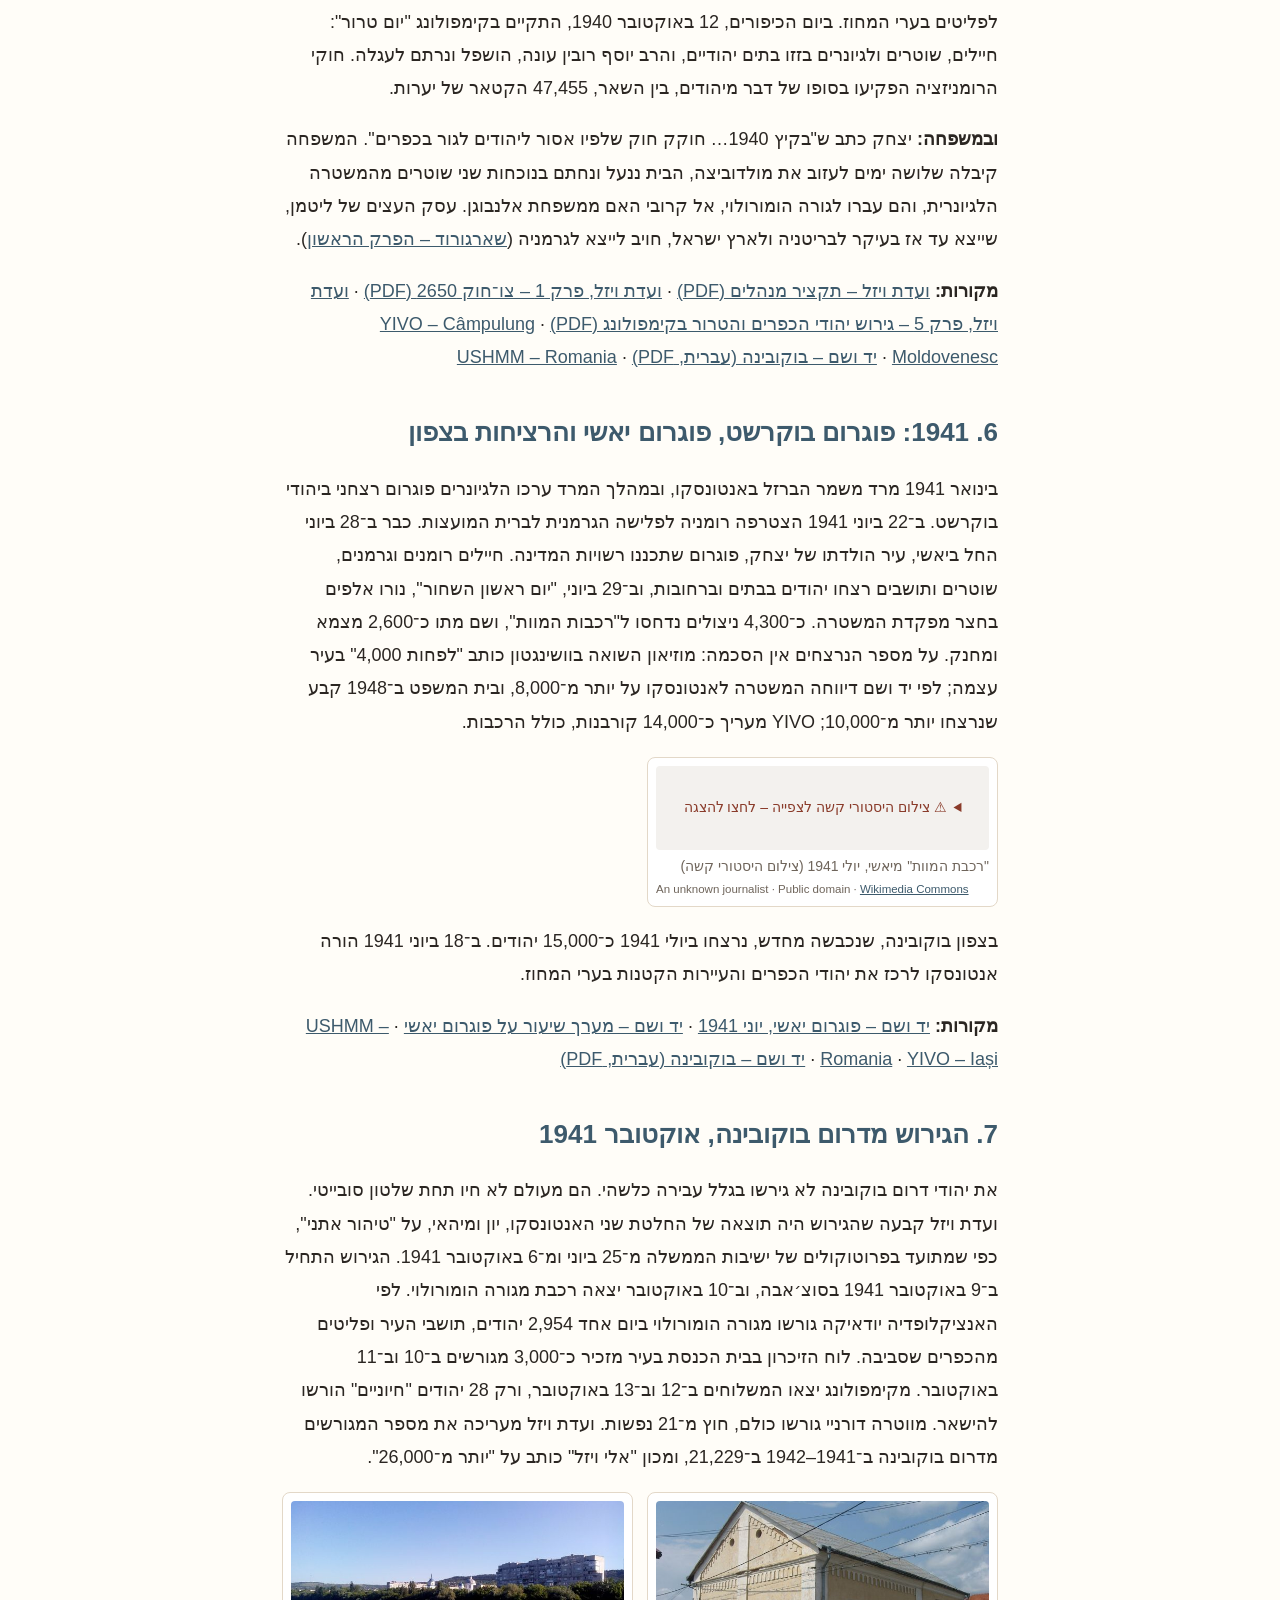
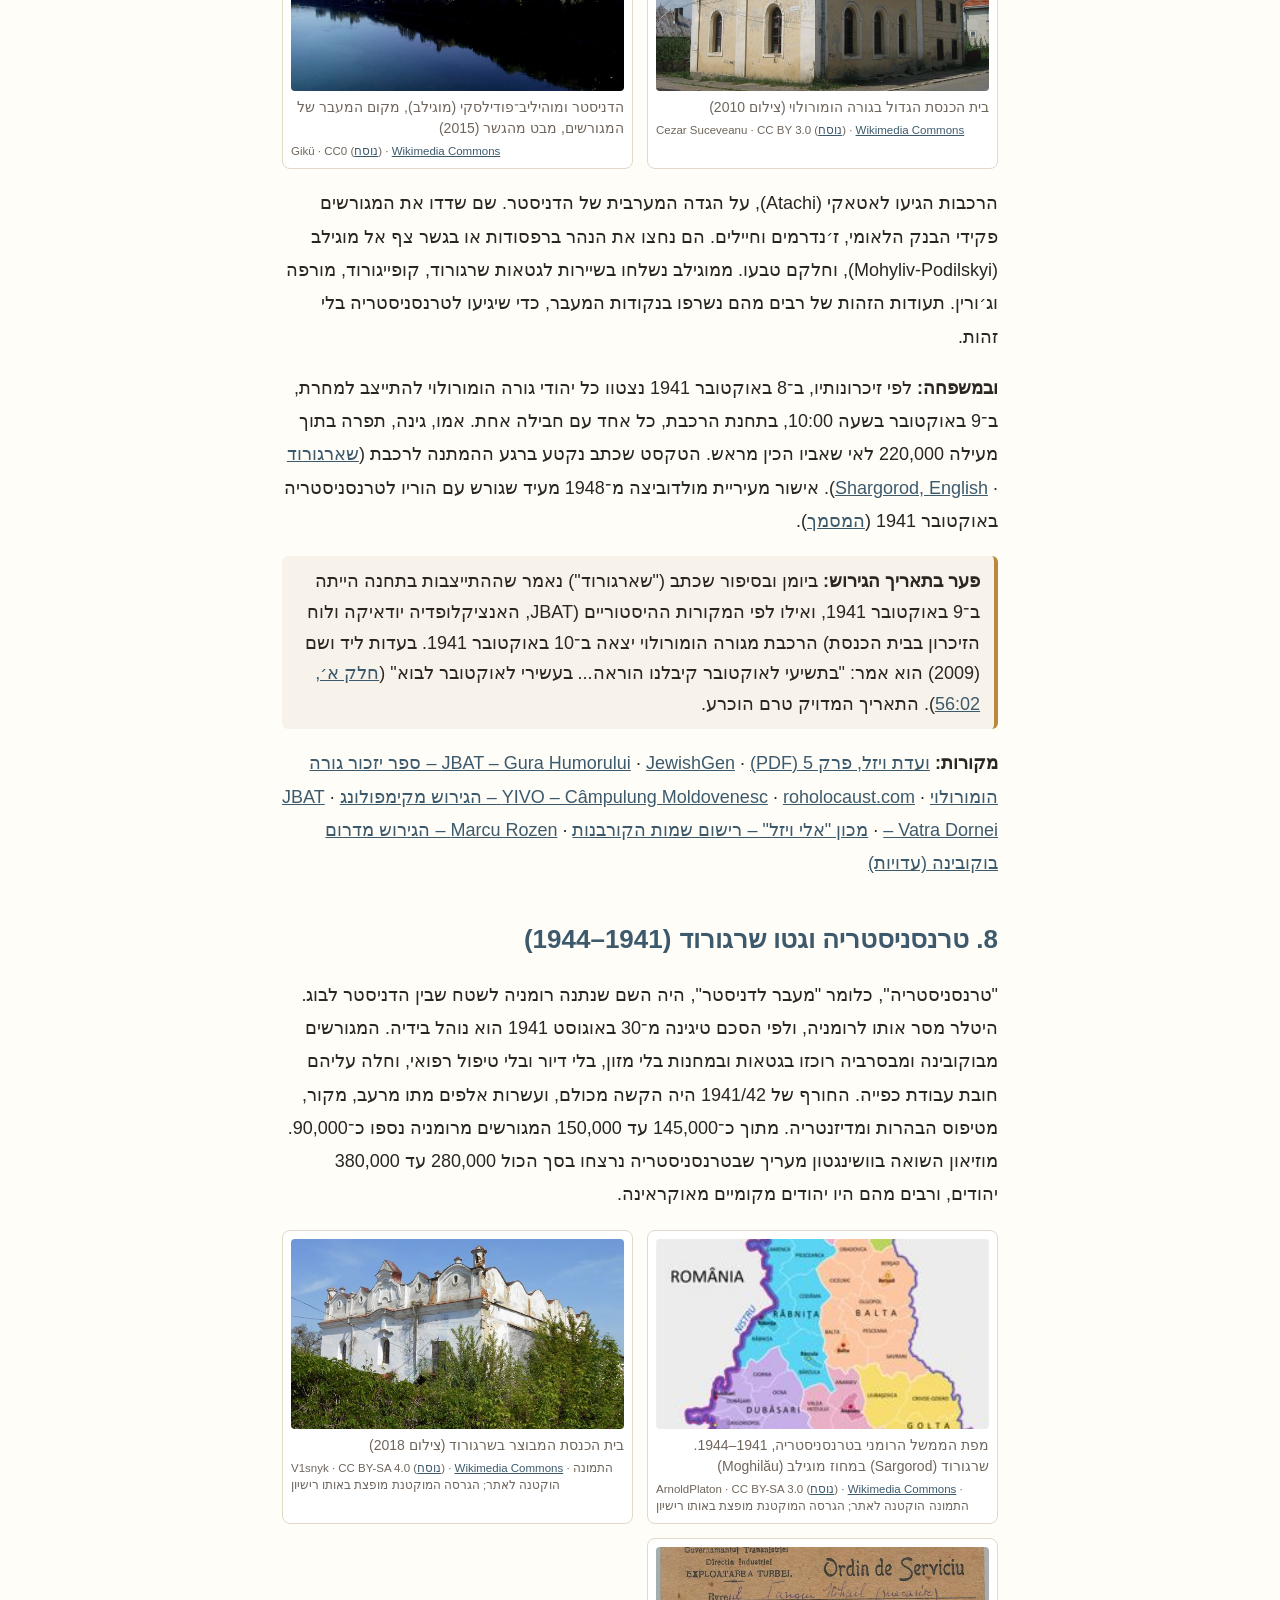
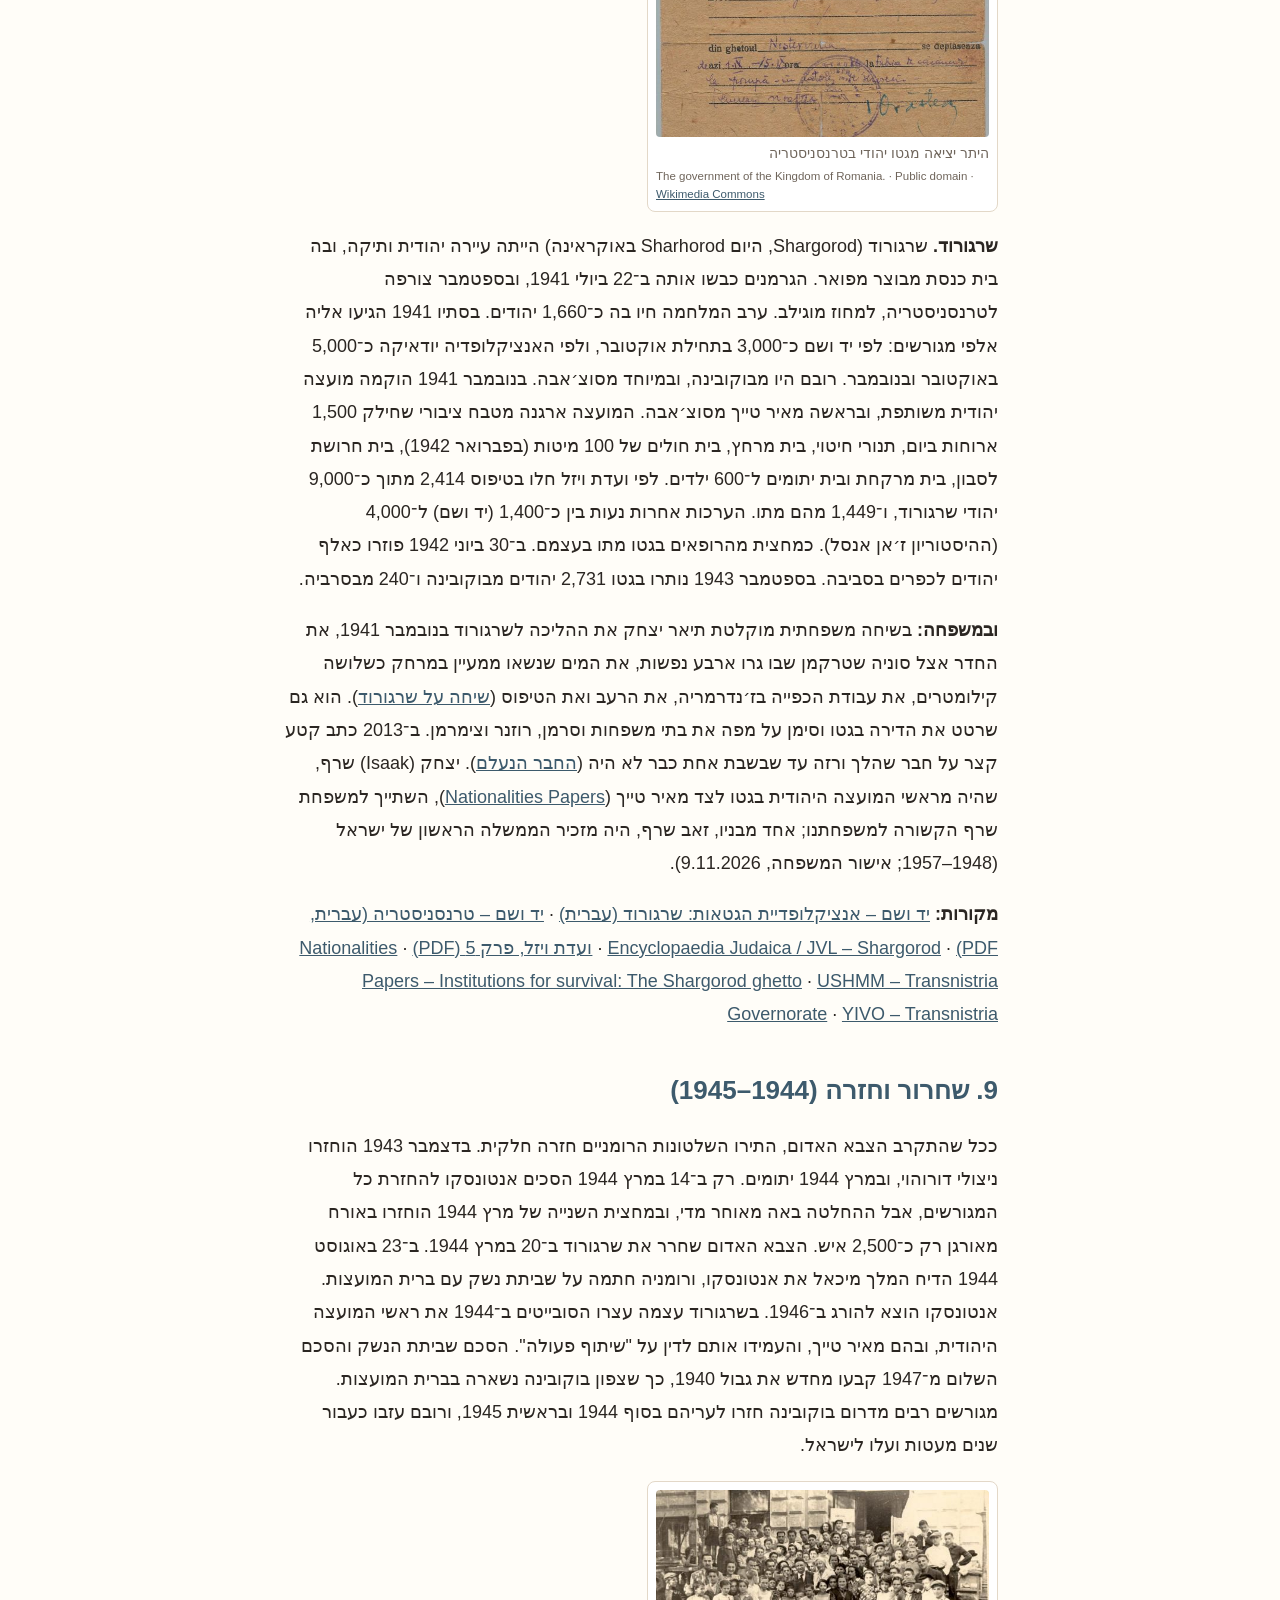
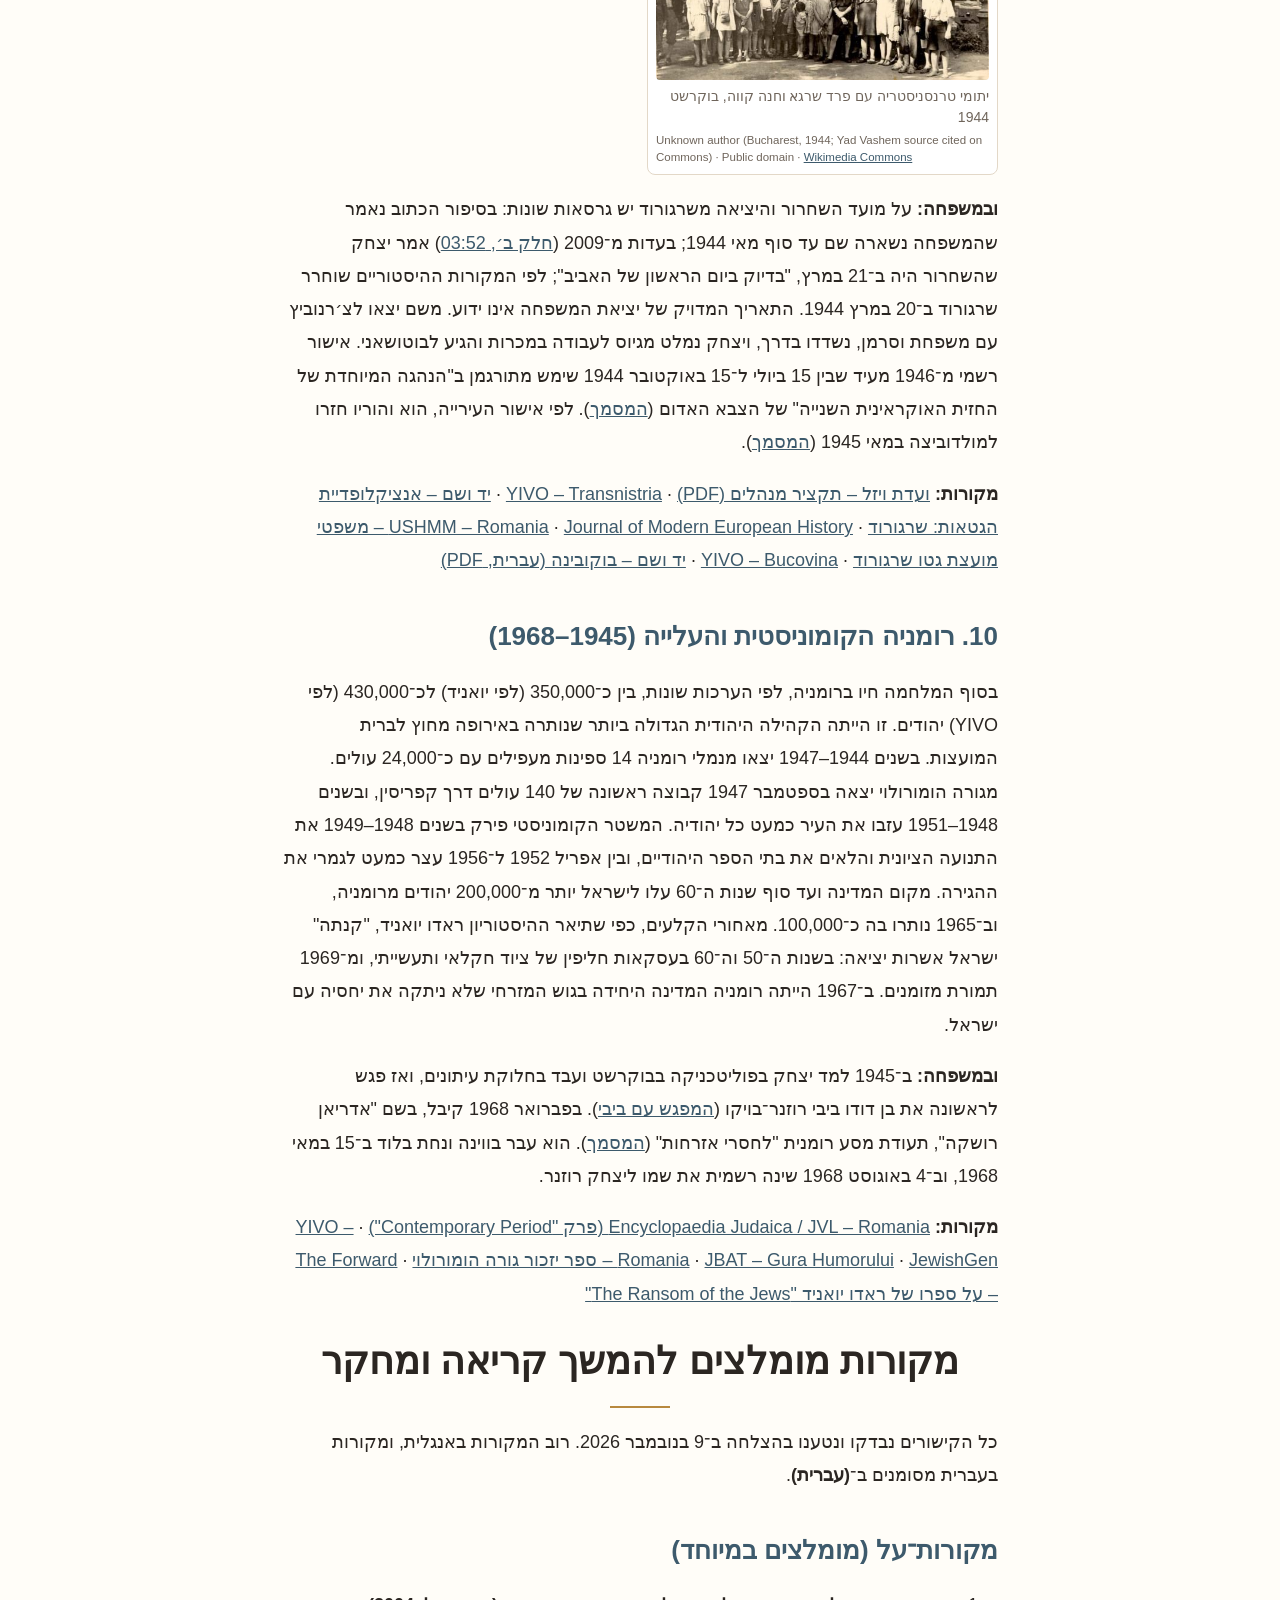
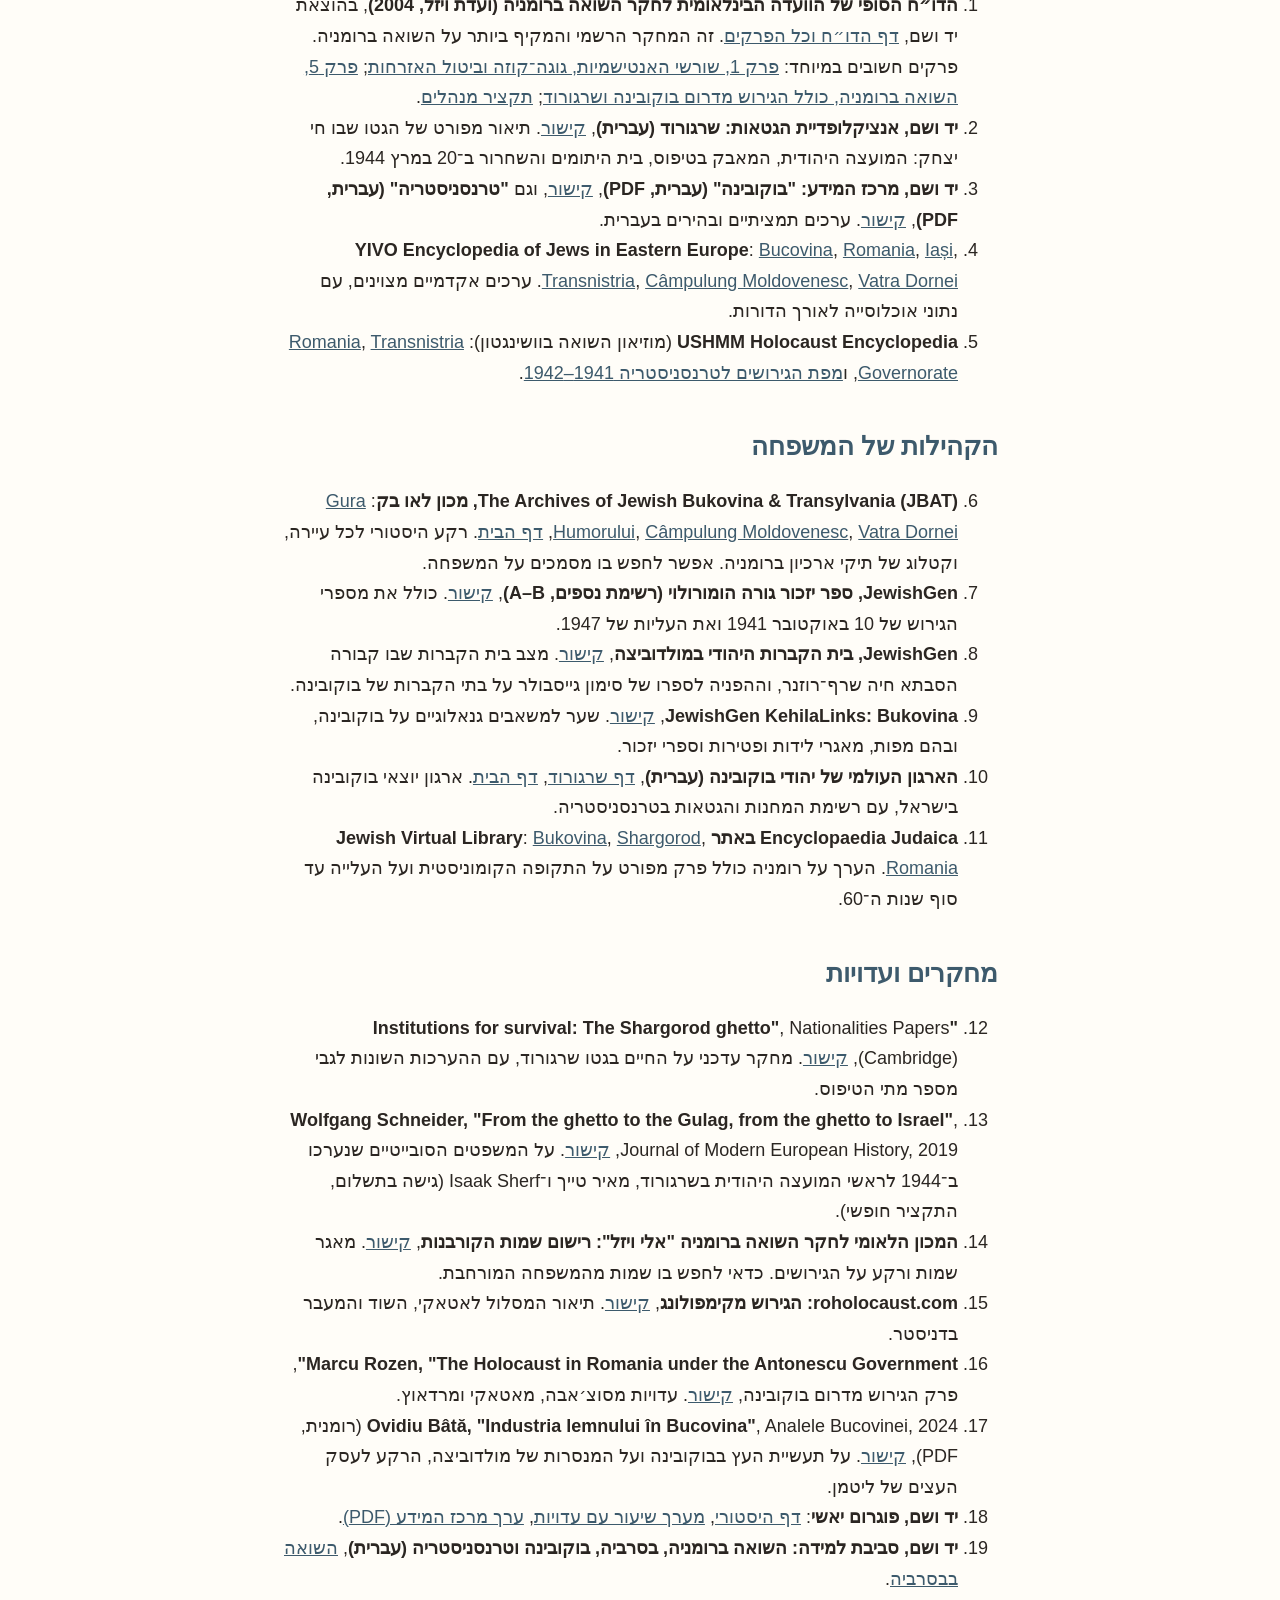
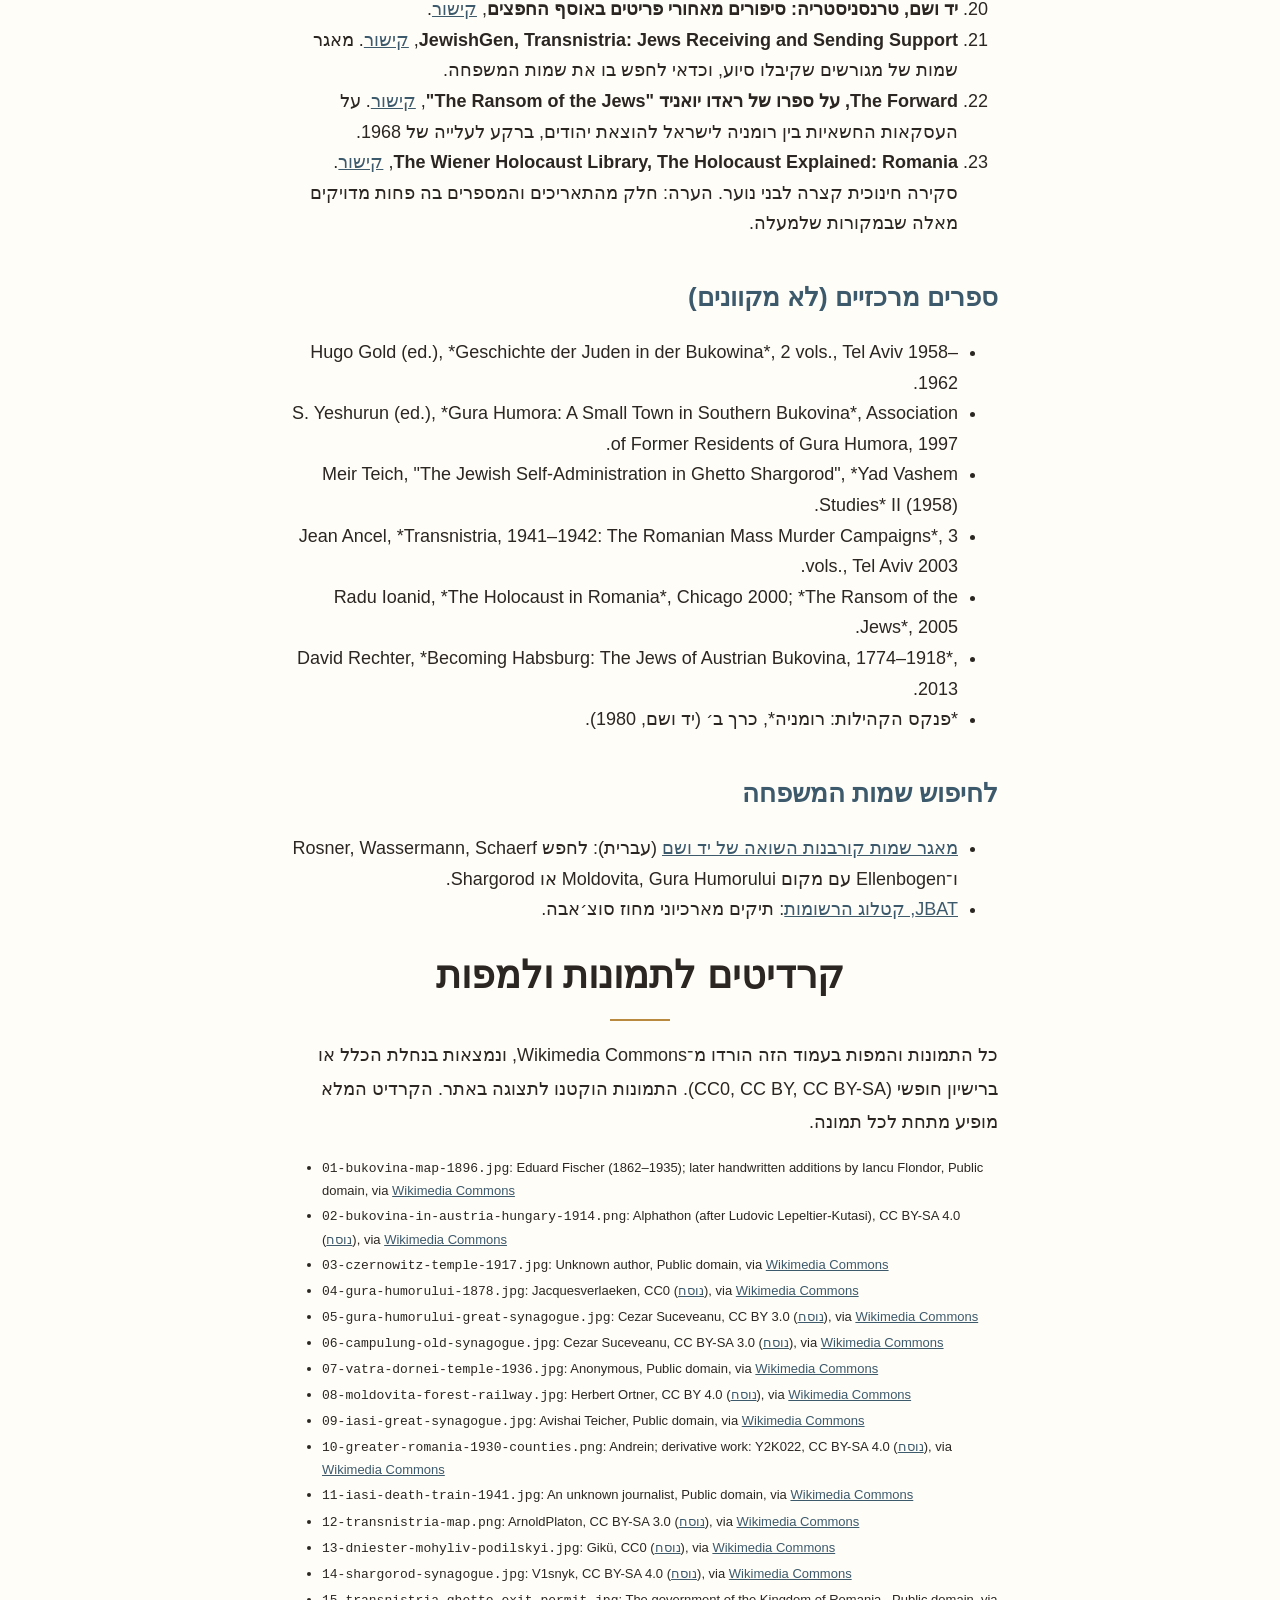
==== commit 62390c01: "Ze'ev Sherf named; Jacques at Benton in Egypt (1990s); Gulf of Suez fire; Rubin; promenade caption" ====
--- a/history.html
+++ b/history.html
@@ -59,7 +59,7 @@
 </section><section class="hsec"><h3 data-i18n="history.h8.title" id="h8">8. טרנסניסטריה וגטו שרגורוד (1941–1944)</h3>
 <p data-i18n-html="history.b52">"טרנסניסטריה", כלומר "מעבר לדניסטר", היה השם שנתנה רומניה לשטח שבין הדניסטר לבוג. היטלר מסר אותו לרומניה, ולפי הסכם טיגינה מ־30 באוגוסט 1941 הוא נוהל בידיה. המגורשים מבוקובינה ומבסרביה רוכזו בגטאות ובמחנות בלי מזון, בלי דיור ובלי טיפול רפואי, וחלה עליהם חובת עבודת כפייה. החורף של 1941/42 היה הקשה מכולם, ועשרות אלפים מתו מרעב, מקור, מטיפוס הבהרות ומדיזנטריה. מתוך כ־145,000 עד 150,000 המגורשים מרומניה נספו כ־90,000. מוזיאון השואה בוושינגטון מעריך שבטרנסניסטריה נרצחו בסך הכול 280,000 עד 380,000 יהודים, ורבים מהם היו יהודים מקומיים מאוקראינה.</p><div class="hfigs"><figure class="hfig"><a href="img/hist/12-transnistria-map.jpg" target="_blank"><img loading="lazy" src="img/hist/12-transnistria-map-t.jpg" alt="מפת הממשל הרומני בטרנסניסטריה, 1941–1944. שרגורוד (Sargorod) במחוז מוגילב (Moghilău)"></a><figcaption data-i18n-html="history.b53">מפת הממשל הרומני בטרנסניסטריה, 1941–1944. שרגורוד (Sargorod) במחוז מוגילב (Moghilău)<span class="credit">ArnoldPlaton · CC BY-SA 3.0 (<a href="https://creativecommons.org/licenses/by-sa/3.0" target="_blank" rel="noopener">נוסח</a>) · <a href="https://commons.wikimedia.org/wiki/File:Transnistria_WW2.svg" target="_blank" rel="noopener">Wikimedia Commons</a> · התמונה הוקטנה לאתר; הגרסה המוקטנת מופצת באותו רישיון</span></figcaption></figure><figure class="hfig"><a href="img/hist/14-shargorod-synagogue.jpg" target="_blank"><img loading="lazy" src="img/hist/14-shargorod-synagogue-t.jpg" alt="בית הכנסת המבוצר בשרגורוד (צילום 2018)"></a><figcaption data-i18n-html="history.b54">בית הכנסת המבוצר בשרגורוד (צילום 2018)<span class="credit">V1snyk · CC BY-SA 4.0 (<a href="https://creativecommons.org/licenses/by-sa/4.0" target="_blank" rel="noopener">נוסח</a>) · <a href="https://commons.wikimedia.org/wiki/File:Shargorod_synagogue.jpg" target="_blank" rel="noopener">Wikimedia Commons</a> · התמונה הוקטנה לאתר; הגרסה המוקטנת מופצת באותו רישיון</span></figcaption></figure><figure class="hfig"><a href="img/hist/15-transnistria-ghetto-exit-permit.jpg" target="_blank"><img loading="lazy" src="img/hist/15-transnistria-ghetto-exit-permit-t.jpg" alt="היתר יציאה מגטו יהודי בטרנסניסטריה"></a><figcaption data-i18n-html="history.b55">היתר יציאה מגטו יהודי בטרנסניסטריה<span class="credit">The government of the Kingdom of Romania. · Public domain · <a href="https://commons.wikimedia.org/wiki/File:Transnistria_Governorate_Jewish_Ghetto_exit_permit.jpg" target="_blank" rel="noopener">Wikimedia Commons</a></span></figcaption></figure></div>
 <p data-i18n-html="history.b56"><strong>שרגורוד.</strong> שרגורוד (Shargorod, היום Sharhorod באוקראינה) הייתה עיירה יהודית ותיקה, ובה בית כנסת מבוצר מפואר. הגרמנים כבשו אותה ב־22 ביולי 1941, ובספטמבר צורפה לטרנסניסטריה, למחוז מוגילב. ערב המלחמה חיו בה כ־1,660 יהודים. בסתיו 1941 הגיעו אליה אלפי מגורשים: לפי יד ושם כ־3,000 בתחילת אוקטובר, ולפי האנציקלופדיה יודאיקה כ־5,000 באוקטובר ובנובמבר. רובם היו מבוקובינה, ובמיוחד מסוצ׳אבה. בנובמבר 1941 הוקמה מועצה יהודית משותפת, ובראשה מאיר טייך מסוצ׳אבה. המועצה ארגנה מטבח ציבורי שחילק 1,500 ארוחות ביום, תנורי חיטוי, בית מרחץ, בית חולים של 100 מיטות (בפברואר 1942), בית חרושת לסבון, בית מרקחת ובית יתומים ל־600 ילדים. לפי ועדת ויזל חלו בטיפוס 2,414 מתוך כ־9,000 יהודי שרגורוד, ו־1,449 מהם מתו. הערכות אחרות נעות בין כ־1,400 (יד ושם) ל־4,000 (ההיסטוריון ז׳אן אנסל). כמחצית מהרופאים בגטו מתו בעצמם. ב־30 ביוני 1942 פוזרו כאלף יהודים לכפרים בסביבה. בספטמבר 1943 נותרו בגטו 2,731 יהודים מבוקובינה ו־240 מבסרביה.</p>
-<p data-i18n-html="history.b57"><strong>ובמשפחה:</strong> בשיחה משפחתית מוקלטת תיאר יצחק את ההליכה לשרגורוד בנובמבר 1941, את החדר אצל סוניה שטרקמן שבו גרו ארבע נפשות, את המים שנשאו ממעיין במרחק כשלושה קילומטרים, את עבודת הכפייה בז׳נדרמריה, את הרעב ואת הטיפוס (<a href="stories/conversation.html">שיחה על שרגורוד</a>). הוא גם שרטט את הדירה בגטו וסימן על מפה את בתי משפחות וסרמן, רוזנר וצימרמן. ב־2013 כתב קטע קצר על חבר שהלך ורזה עד שבשבת אחת כבר לא היה (<a href="stories/haver.html">החבר הנעלם</a>). יצחק (Isaak) שרף, שהיה מראשי המועצה היהודית בגטו לצד מאיר טייך (<a href="https://www.cambridge.org/core/journals/nationalities-papers/article/institutions-for-survival-the-shargorod-ghetto-during-the-holocaust-in-romanian-transnistria/9051870E2DA989D1EE898509B2E65389" target="_blank" rel="noopener">Nationalities Papers</a>), השתייך למשפחת שרף הקשורה למשפחתנו; אחד מבניו מילא אחר כך תפקיד בכיר בממשלת ישראל הראשונה (אישור המשפחה, 9.11.2026).</p>
+<p data-i18n-html="history.b57"><strong>ובמשפחה:</strong> בשיחה משפחתית מוקלטת תיאר יצחק את ההליכה לשרגורוד בנובמבר 1941, את החדר אצל סוניה שטרקמן שבו גרו ארבע נפשות, את המים שנשאו ממעיין במרחק כשלושה קילומטרים, את עבודת הכפייה בז׳נדרמריה, את הרעב ואת הטיפוס (<a href="stories/conversation.html">שיחה על שרגורוד</a>). הוא גם שרטט את הדירה בגטו וסימן על מפה את בתי משפחות וסרמן, רוזנר וצימרמן. ב־2013 כתב קטע קצר על חבר שהלך ורזה עד שבשבת אחת כבר לא היה (<a href="stories/haver.html">החבר הנעלם</a>). יצחק (Isaak) שרף, שהיה מראשי המועצה היהודית בגטו לצד מאיר טייך (<a href="https://www.cambridge.org/core/journals/nationalities-papers/article/institutions-for-survival-the-shargorod-ghetto-during-the-holocaust-in-romanian-transnistria/9051870E2DA989D1EE898509B2E65389" target="_blank" rel="noopener">Nationalities Papers</a>), השתייך למשפחת שרף הקשורה למשפחתנו; אחד מבניו, זאב שרף, היה מזכיר הממשלה הראשון של ישראל (1948–1957; אישור המשפחה, 9.11.2026).</p>
 <p data-i18n-html="history.b58"><strong>מקורות:</strong> <a href="https://wwv.yadvashem.org/yv/he/research/ghettos_encyclopedia/ghetto_details.asp?cid=1098" target="_blank" rel="noopener">יד ושם – אנציקלופדיית הגטאות: שרגורוד (עברית)</a> · <a href="https://wwv.yadvashem.org/odot_pdf/Microsoft%20Word%20-%205304.pdf" target="_blank" rel="noopener">יד ושם – טרנסניסטריה (עברית, PDF)</a> · <a href="https://www.jewishvirtuallibrary.org/shargorod" target="_blank" rel="noopener">Encyclopaedia Judaica / JVL – Shargorod</a> · <a href="https://www.yadvashem.org/yv/pdf-drupal/en/report/english/1.5-the-holocaust-in-romania.pdf" target="_blank" rel="noopener">ועדת ויזל, פרק 5 (PDF)</a> · <a href="https://www.cambridge.org/core/journals/nationalities-papers/article/institutions-for-survival-the-shargorod-ghetto-during-the-holocaust-in-romanian-transnistria/9051870E2DA989D1EE898509B2E65389" target="_blank" rel="noopener">Nationalities Papers – Institutions for survival: The Shargorod ghetto</a> · <a href="https://encyclopedia.ushmm.org/content/en/article/transnistria-governorate" target="_blank" rel="noopener">USHMM – Transnistria Governorate</a> · <a href="https://encyclopedia.yivo.org/article/63" target="_blank" rel="noopener">YIVO – Transnistria</a></p>
 </section><section class="hsec"><h3 data-i18n="history.h9.title" id="h9">9. שחרור וחזרה (1944–1945)</h3>
 <p data-i18n-html="history.b59">ככל שהתקרב הצבא האדום, התירו השלטונות הרומניים חזרה חלקית. בדצמבר 1943 הוחזרו ניצולי דורוהוי, ובמרץ 1944 יתומים. רק ב־14 במרץ 1944 הסכים אנטונסקו להחזרת כל המגורשים, אבל ההחלטה באה מאוחר מדי, ובמחצית השנייה של מרץ 1944 הוחזרו באורח מאורגן רק כ־2,500 איש. הצבא האדום שחרר את שרגורוד ב־20 במרץ 1944. ב־23 באוגוסט 1944 הדיח המלך מיכאל את אנטונסקו, ורומניה חתמה על שביתת נשק עם ברית המועצות. אנטונסקו הוצא להורג ב־1946. בשרגורוד עצמה עצרו הסובייטים ב־1944 את ראשי המועצה היהודית, ובהם מאיר טייך, והעמידו אותם לדין על "שיתוף פעולה". הסכם שביתת הנשק והסכם השלום מ־1947 קבעו מחדש את גבול 1940, כך שצפון בוקובינה נשארה בברית המועצות. מגורשים רבים מדרום בוקובינה חזרו לעריהם בסוף 1944 ובראשית 1945, ורובם עזבו כעבור שנים מעטות ועלו לישראל.</p><div class="hfigs"><figure class="hfig"><a href="img/hist/16-transnistria-orphans-1944.jpg" target="_blank"><img loading="lazy" src="img/hist/16-transnistria-orphans-1944-t.jpg" alt="יתומי טרנסניסטריה עם פרד שרגא וחנה קווה, בוקרשט 1944"></a><figcaption data-i18n-html="history.b60">יתומי טרנסניסטריה עם פרד שרגא וחנה קווה, בוקרשט 1944<span class="credit">Unknown author (Bucharest, 1944; Yad Vashem source cited on Commons) · Public domain · <a href="https://commons.wikimedia.org/wiki/File:Transnisteria_orphans_1944.jpg" target="_blank" rel="noopener">Wikimedia Commons</a></span></figcaption></figure></div>
--- a/css/style.css
+++ b/css/style.css
@@ -105,10 +105,6 @@
 .tree-info .ft-info-dates{color:var(--muted);margin:0 0 8px}
 .tree-info p{margin:0 0 8px}
 .ft-info-x{position:absolute;top:8px;left:10px;background:none;border:0;font-size:24px;line-height:1;cursor:pointer;color:var(--muted)}
-.geni-embed{margin-top:48px;text-align:center}
-.geni-embed-title{font-size:22px;margin:0 0 14px;color:var(--accent2)}
-.geni-embed iframe{display:block;margin:0 auto;background:#f4efe6}
-.geni-embed .fine{margin-top:10px}
 .center{text-align:center;margin-top:30px}
 /* docs */
 .docs{display:grid;grid-template-columns:repeat(auto-fill,minmax(320px,1fr));gap:22px}
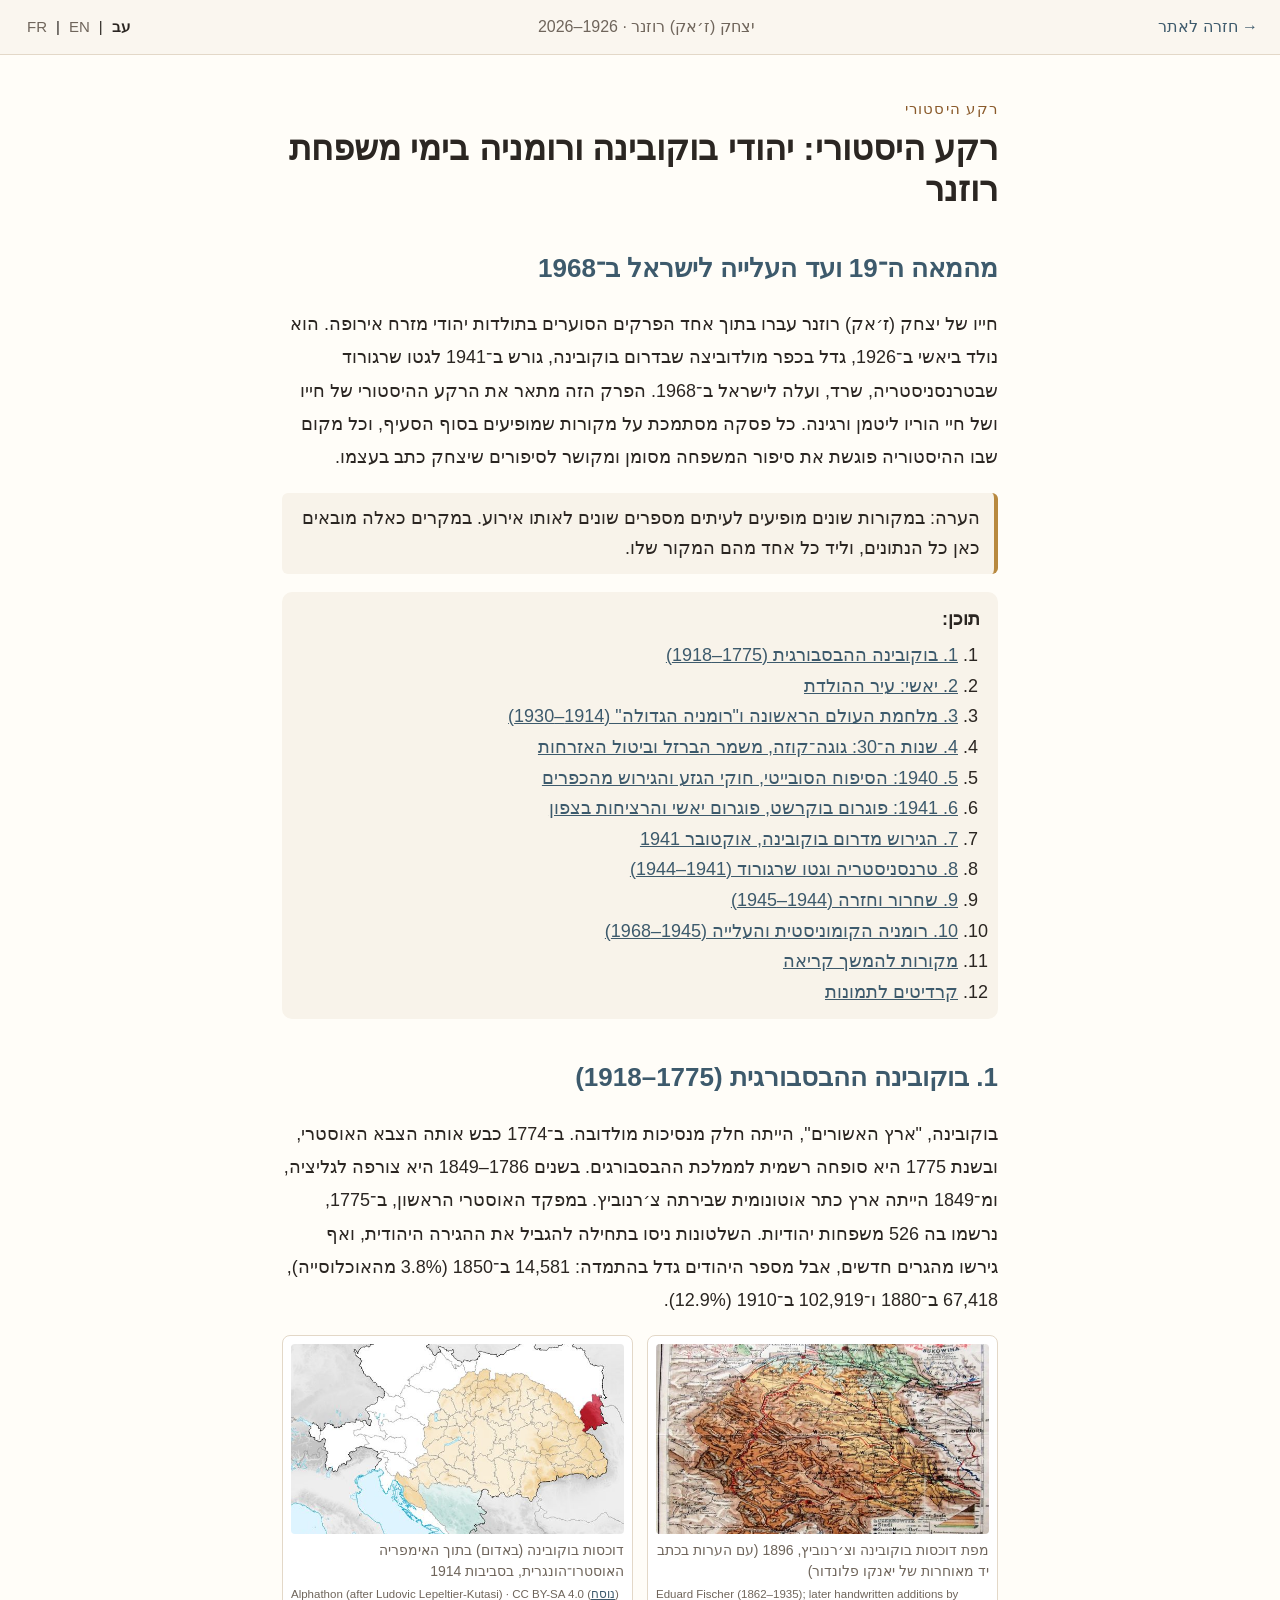
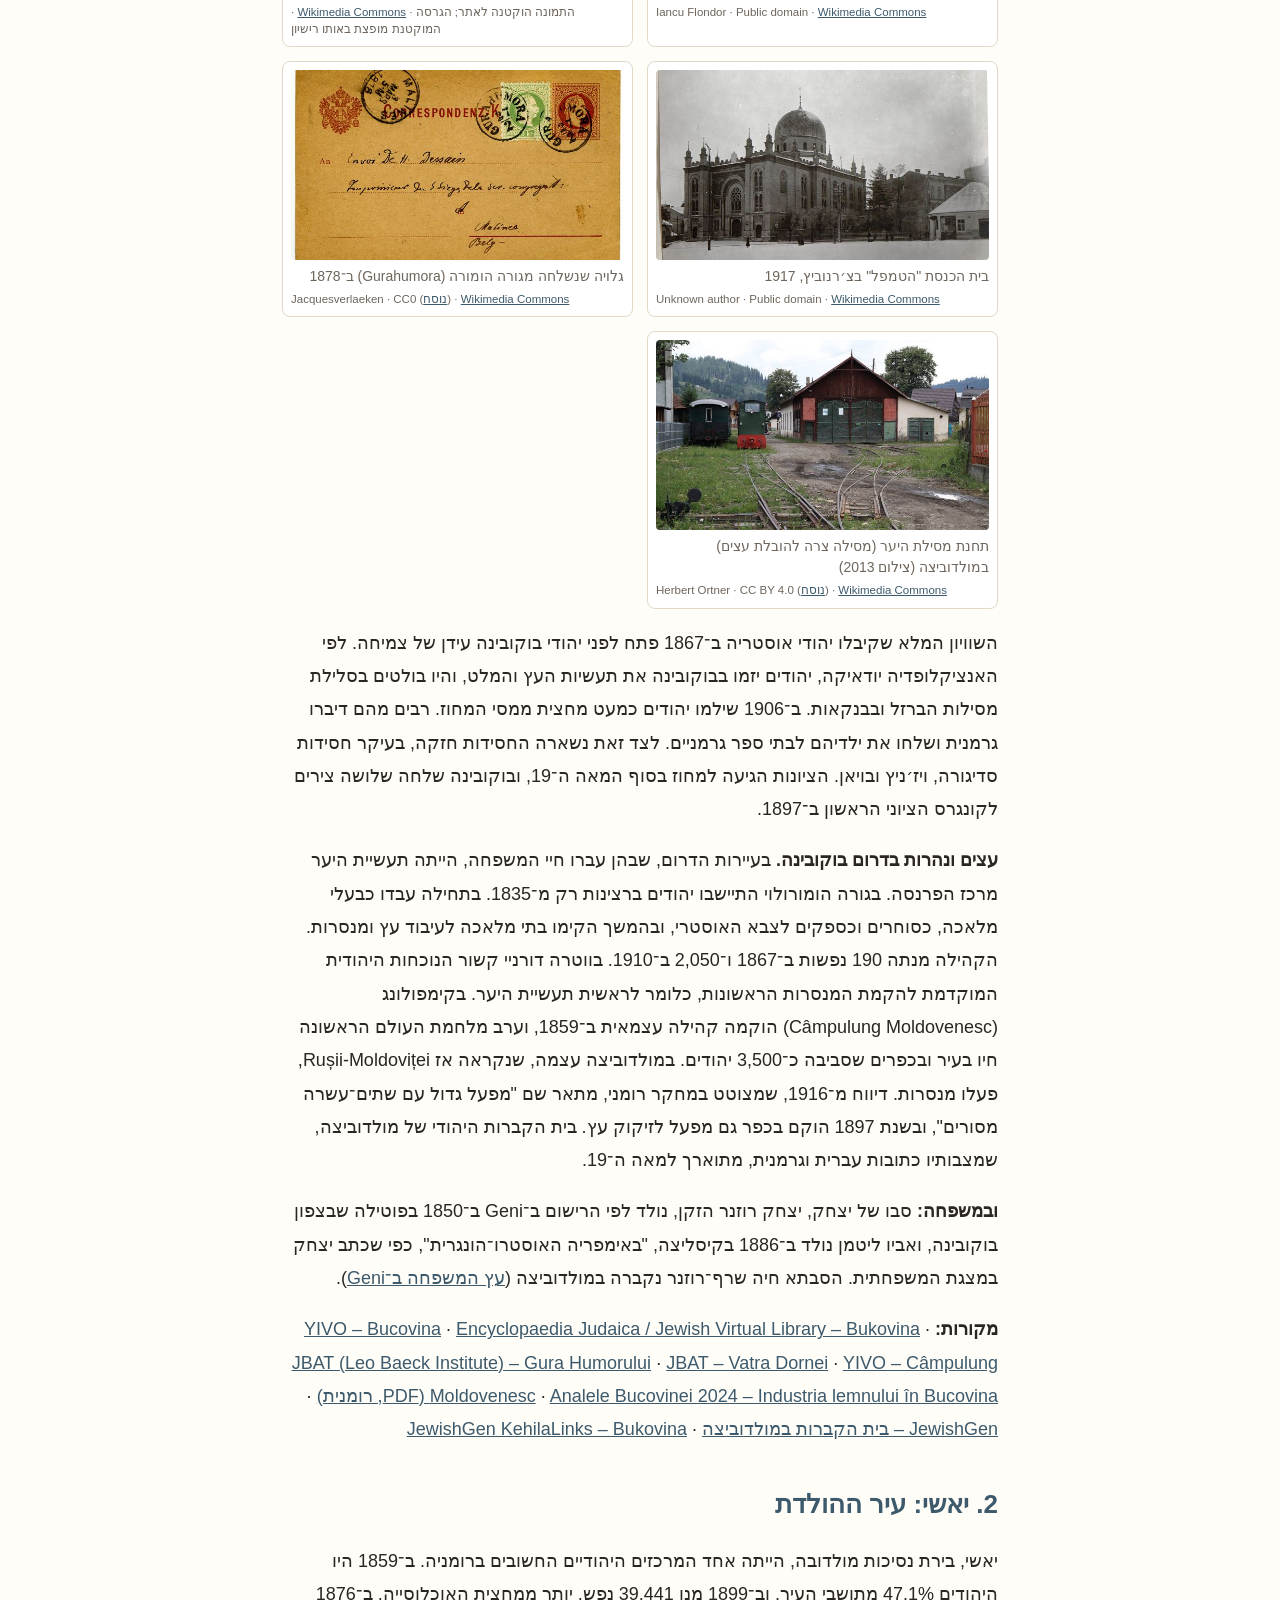
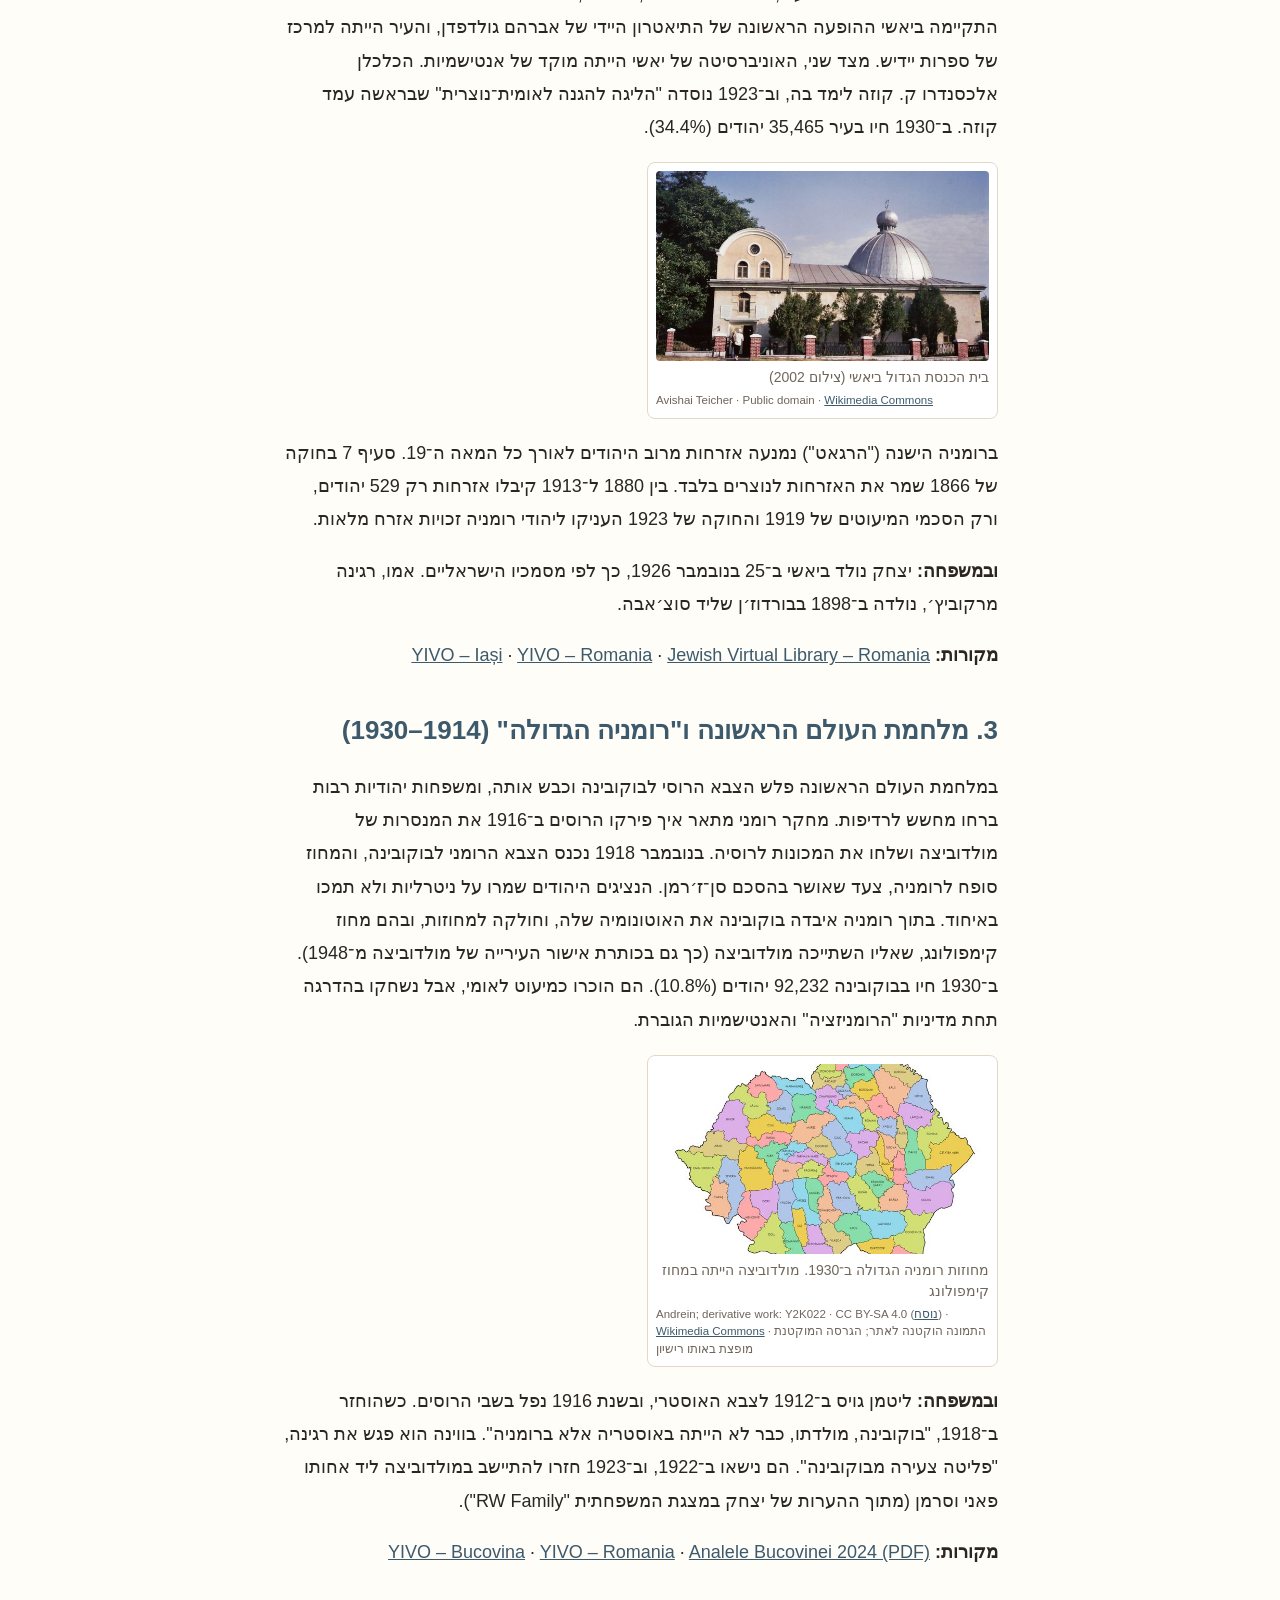
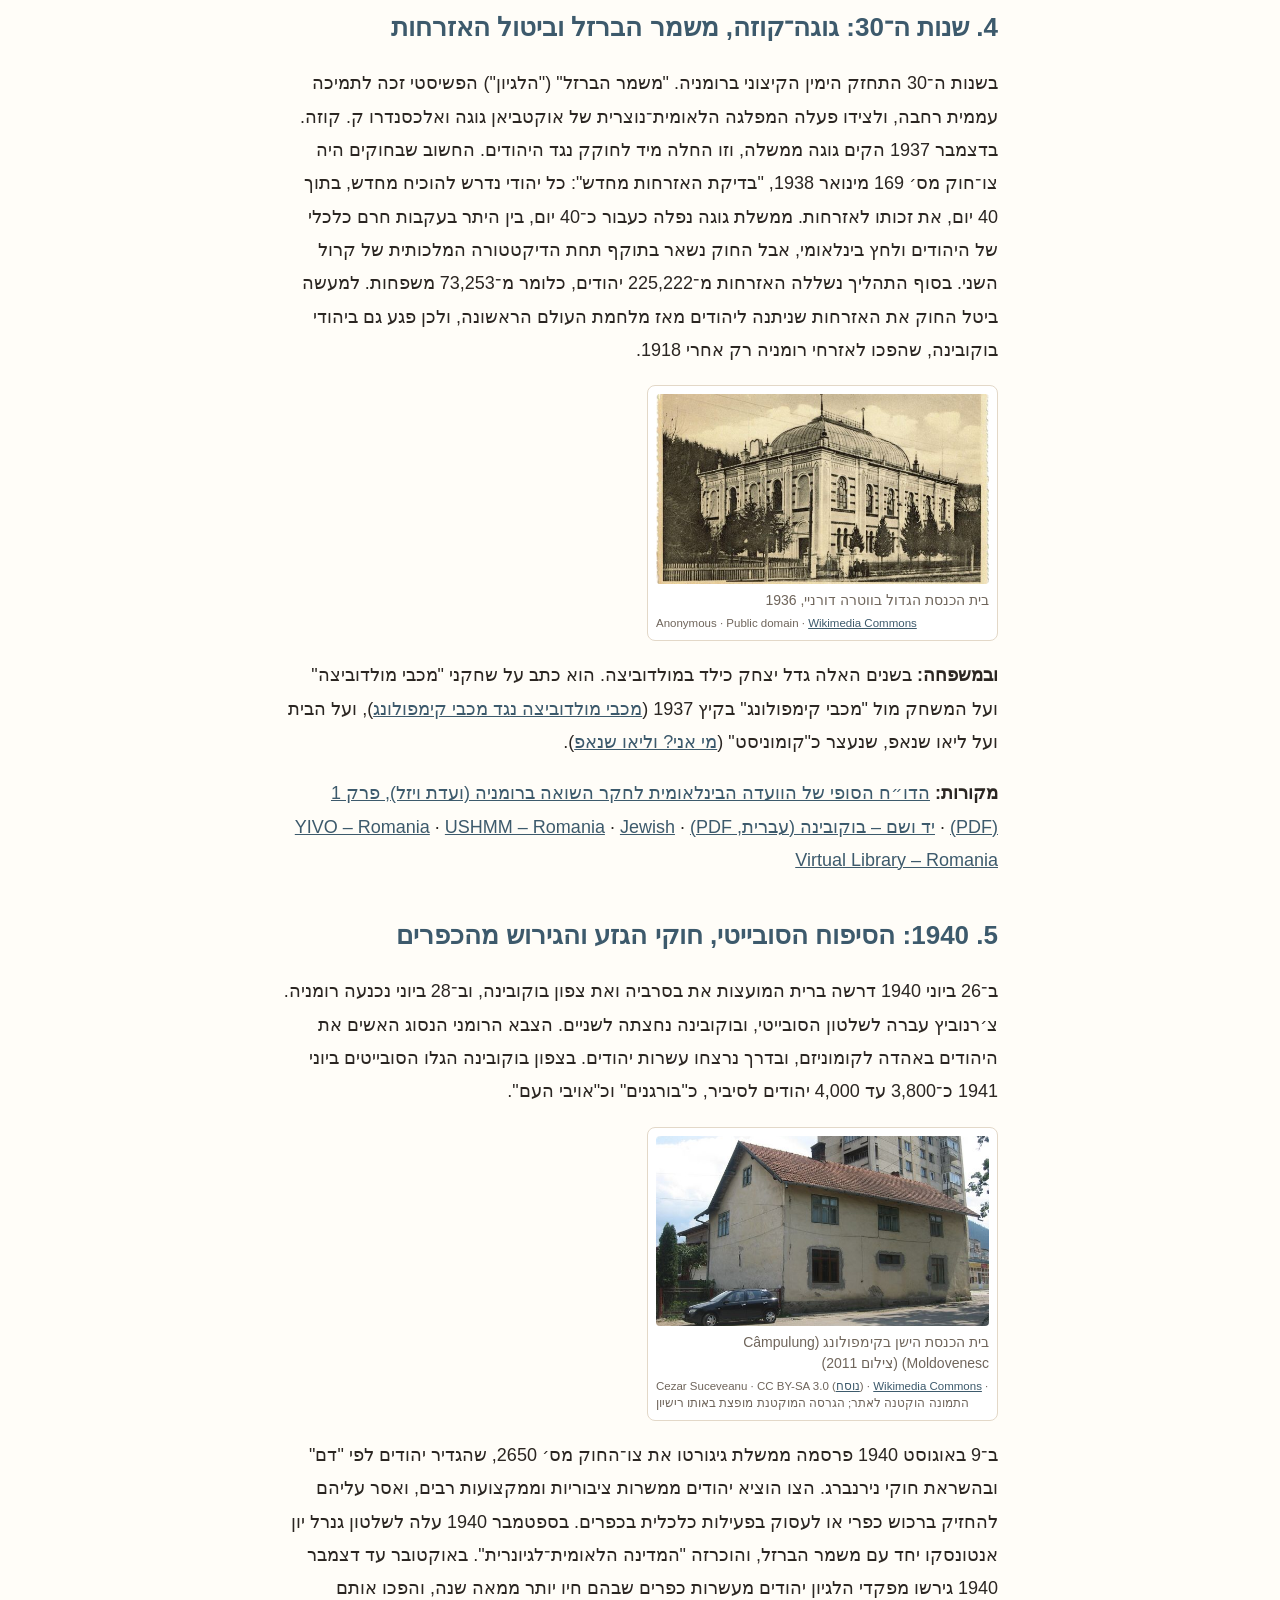
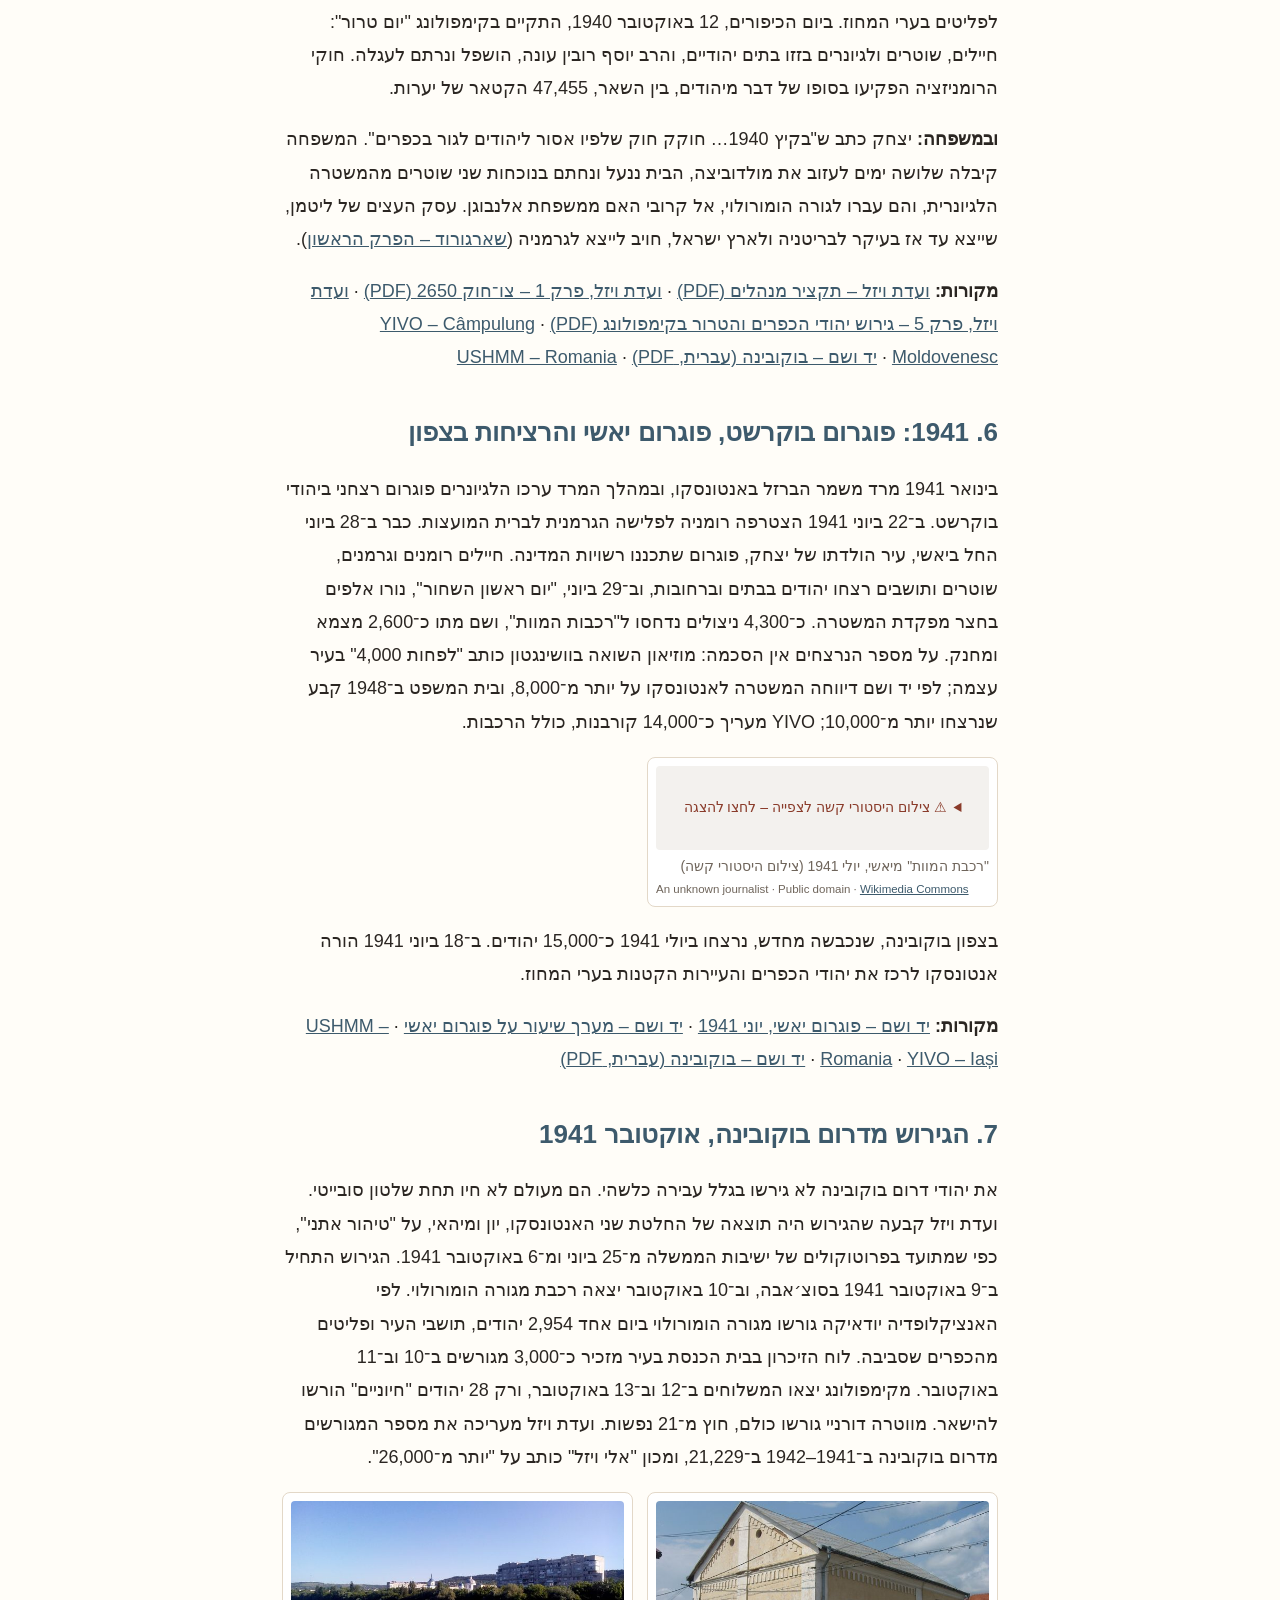
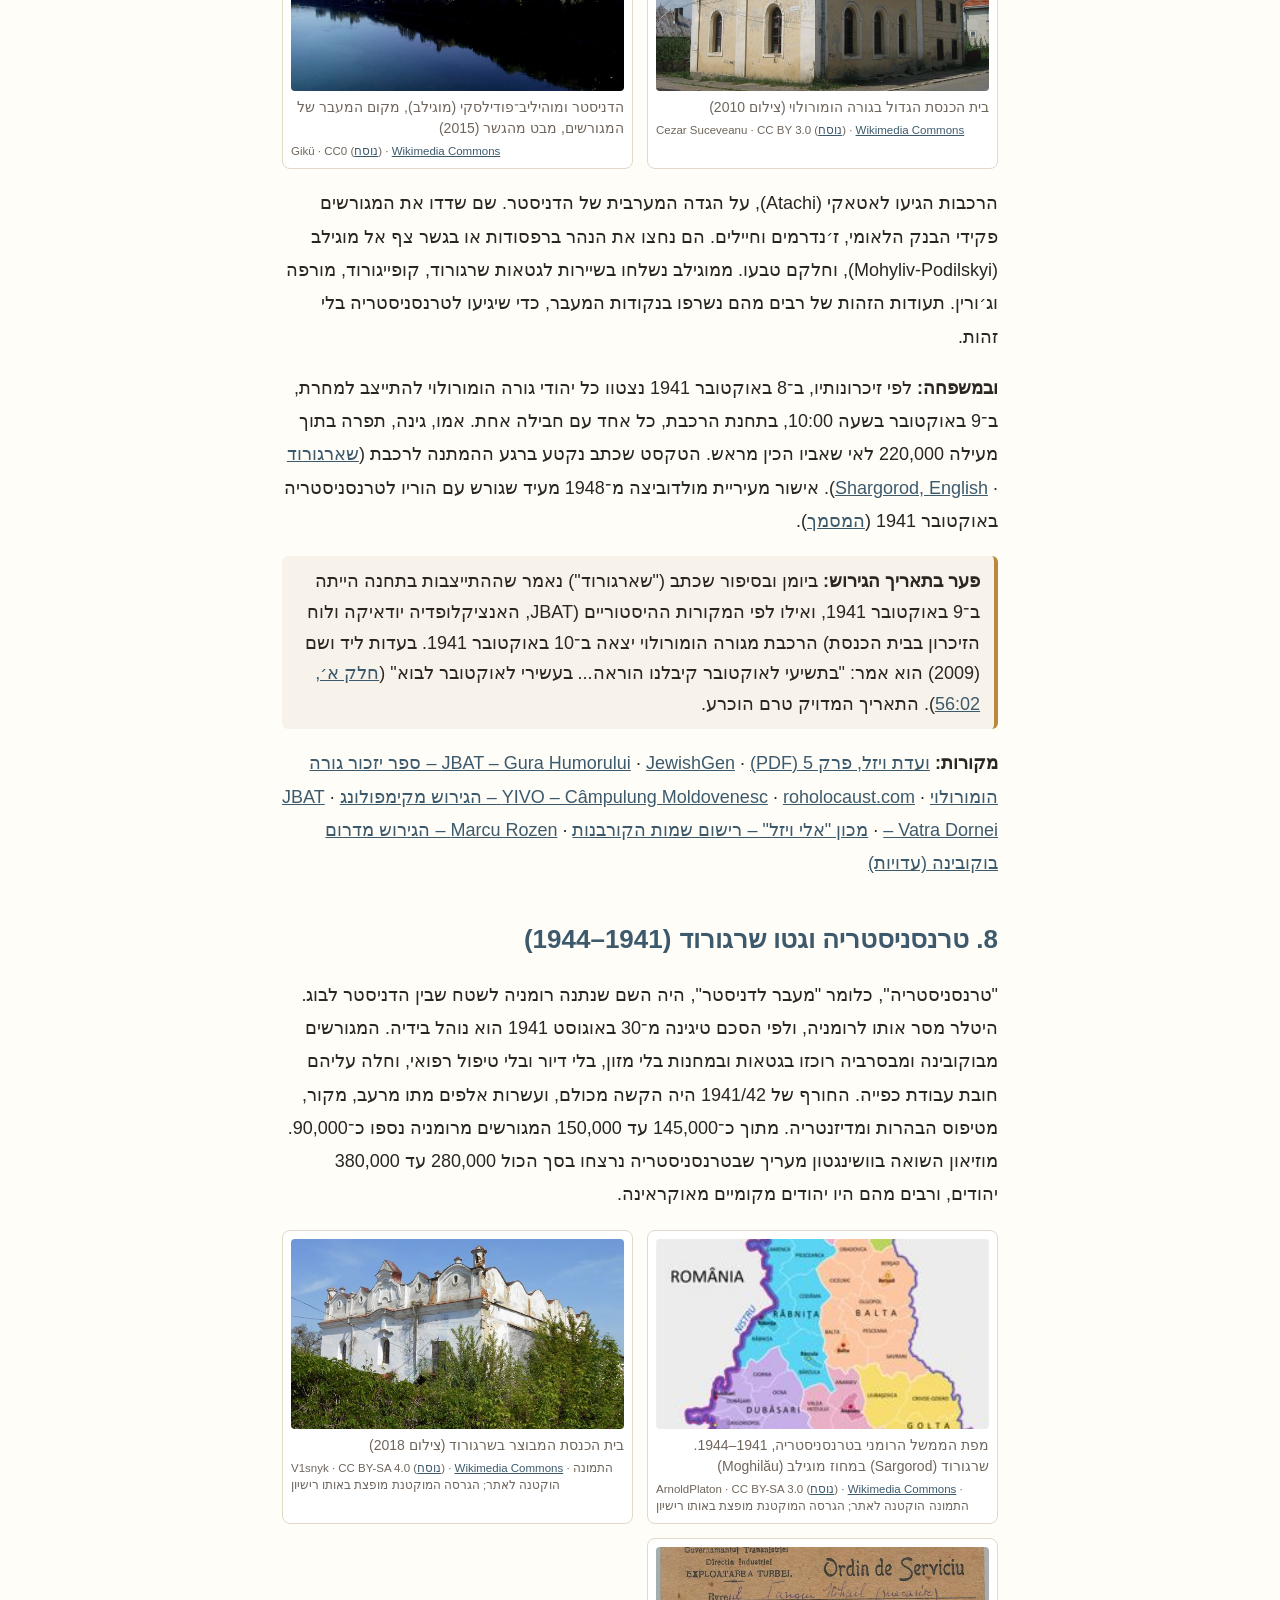
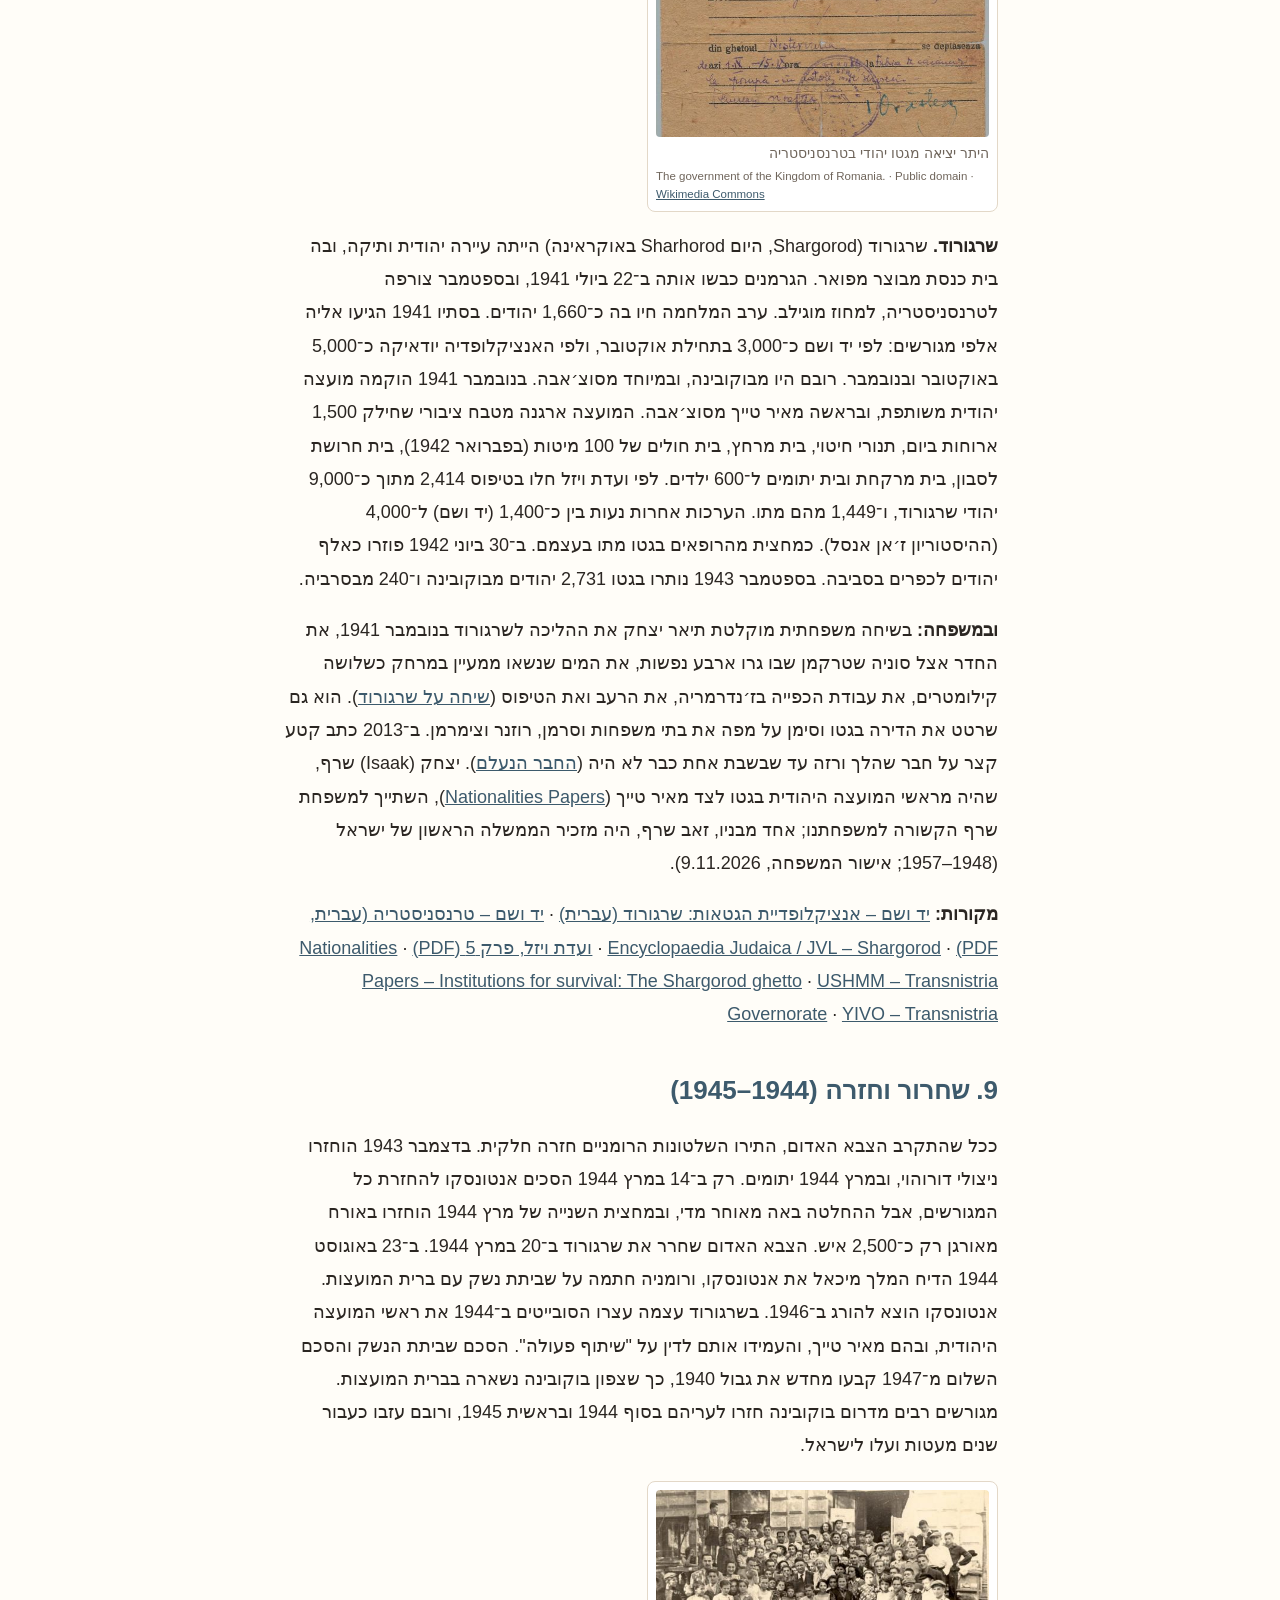
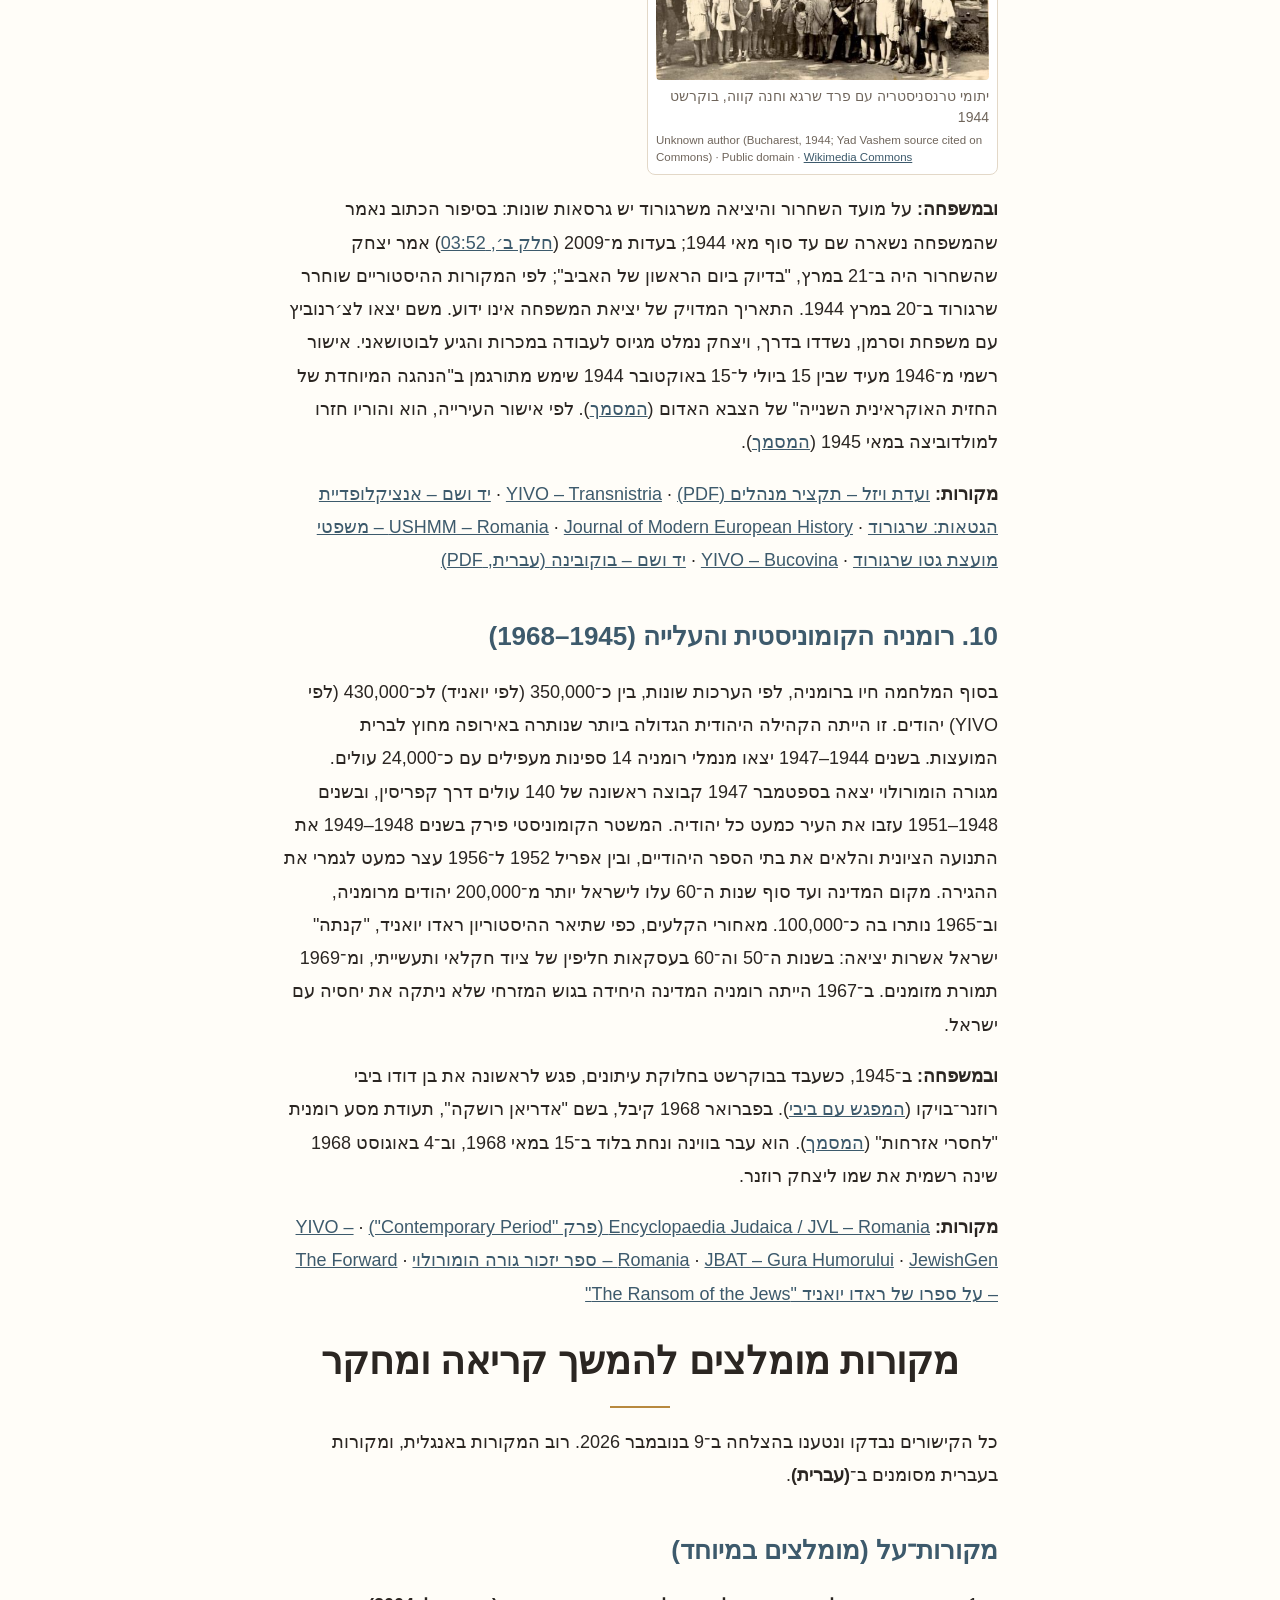
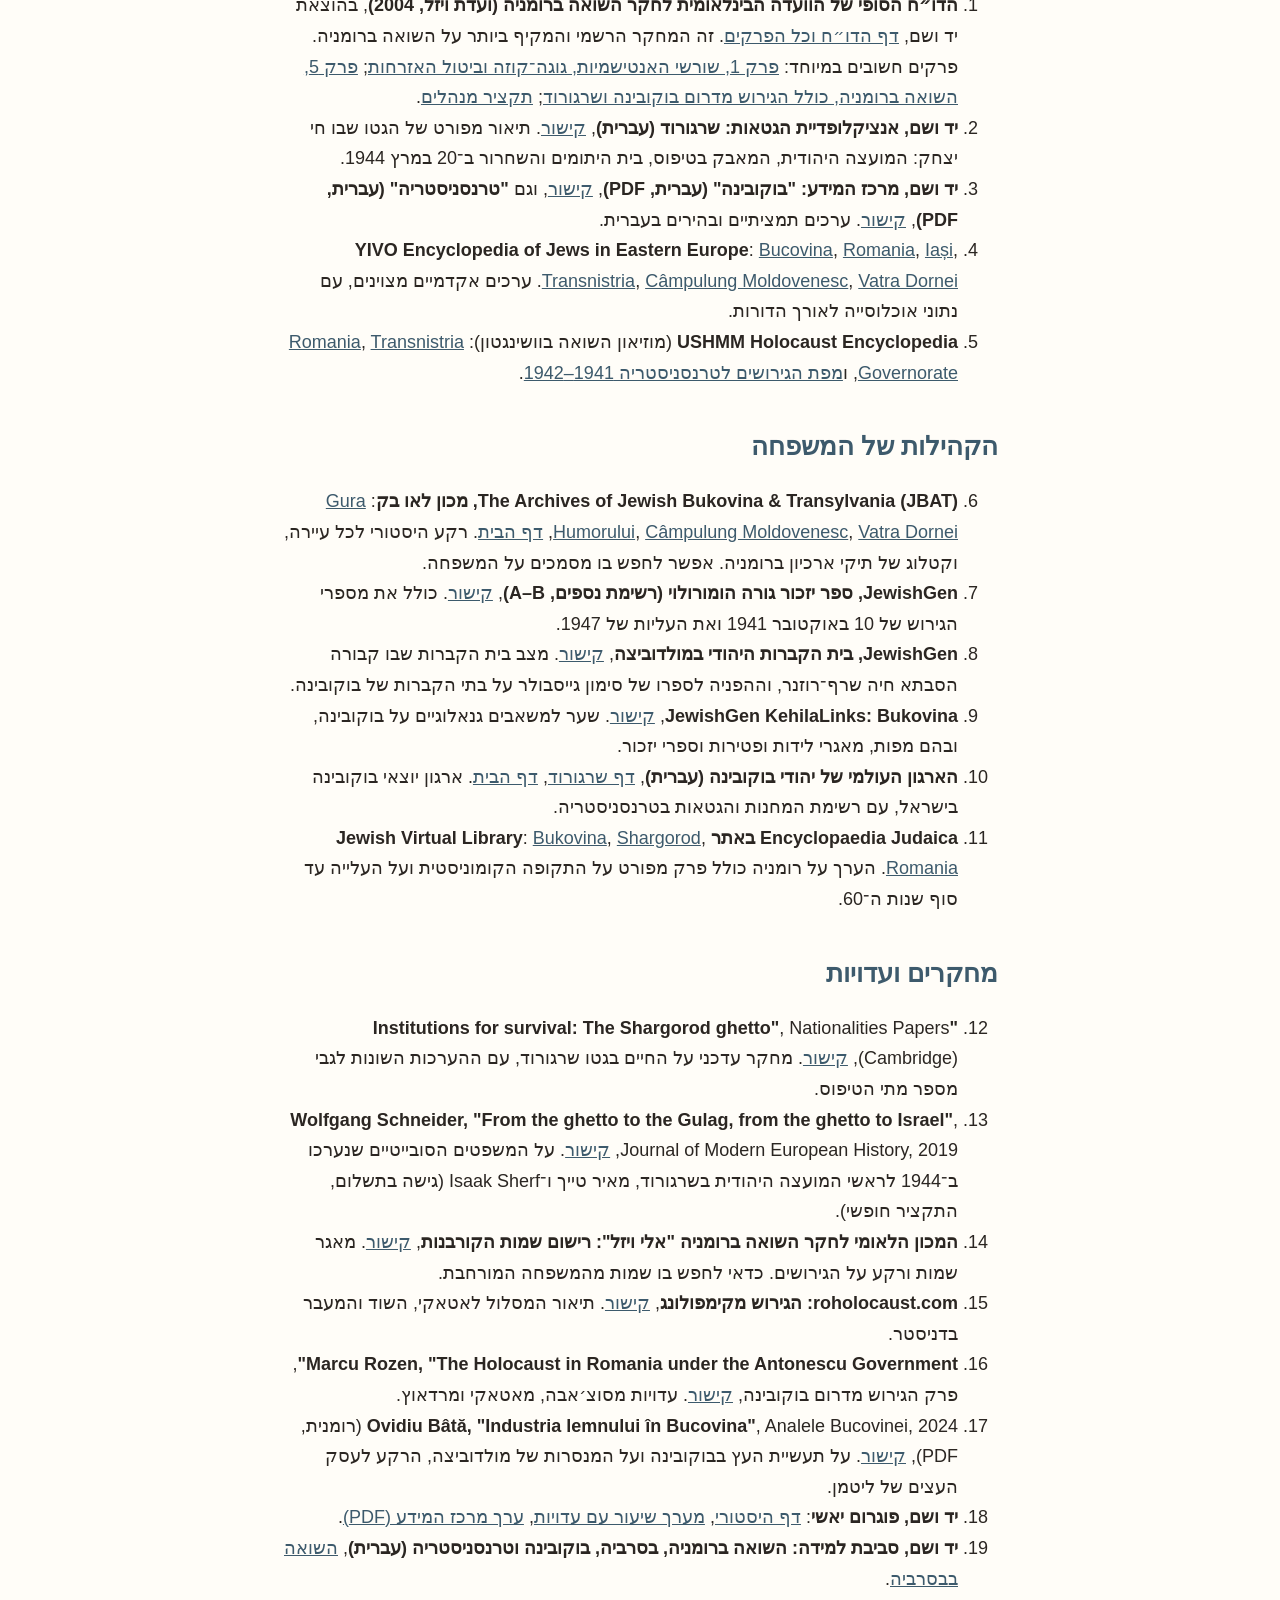
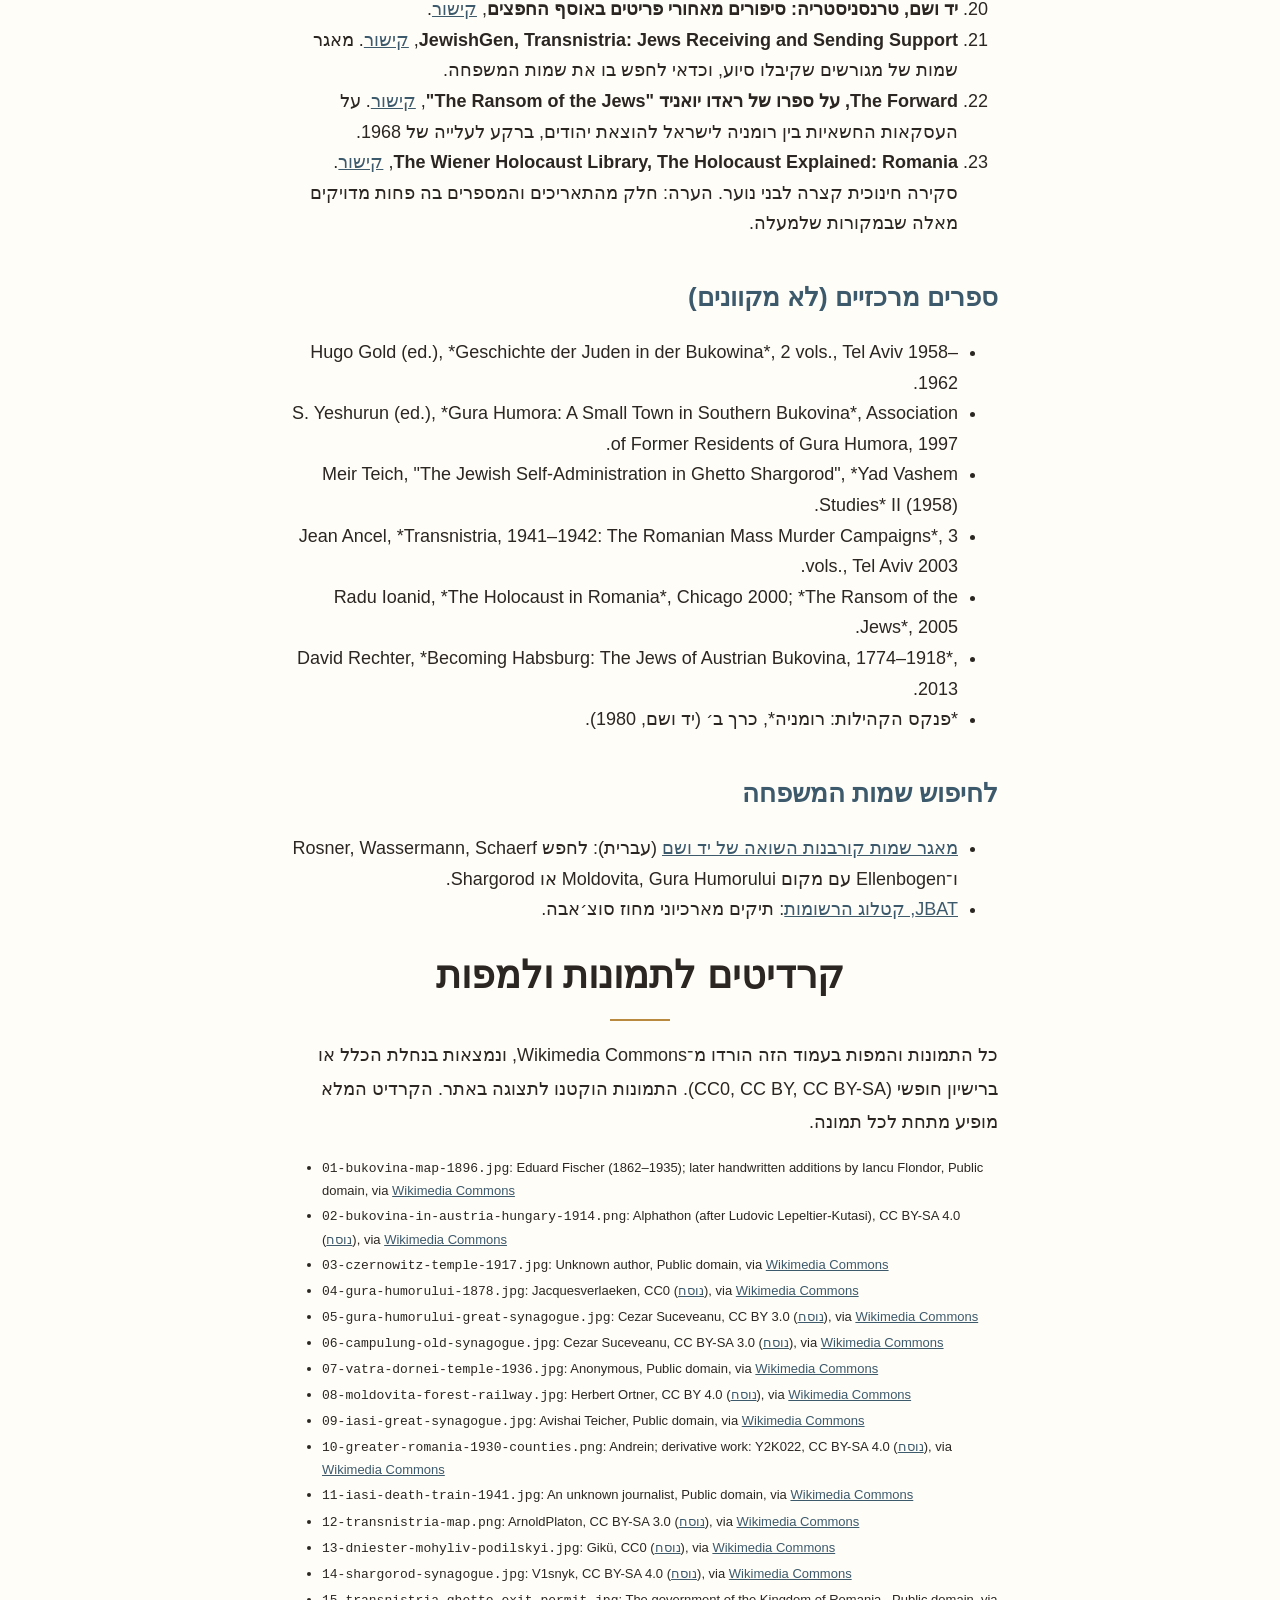
==== commit 5a3e1a12: "e13: title is the meeting with Bibi only; drop 1945 polytechnic mention and testimony clip; polytech" ====
--- a/history.html
+++ b/history.html
@@ -67,7 +67,7 @@
 <p data-i18n-html="history.b62"><strong>מקורות:</strong> <a href="https://www.yadvashem.org/yv/pdf-drupal/en/report/english/executive-summary.pdf" target="_blank" rel="noopener">ועדת ויזל – תקציר מנהלים (PDF)</a> · <a href="https://encyclopedia.yivo.org/article/63" target="_blank" rel="noopener">YIVO – Transnistria</a> · <a href="https://wwv.yadvashem.org/yv/he/research/ghettos_encyclopedia/ghetto_details.asp?cid=1098" target="_blank" rel="noopener">יד ושם – אנציקלופדיית הגטאות: שרגורוד</a> · <a href="https://encyclopedia.ushmm.org/content/en/article/romania" target="_blank" rel="noopener">USHMM – Romania</a> · <a href="https://journals.sagepub.com/doi/10.1177/1611894418820266" target="_blank" rel="noopener">Journal of Modern European History – משפטי מועצת גטו שרגורוד</a> · <a href="https://encyclopedia.yivo.org/article.aspx/bucovina" target="_blank" rel="noopener">YIVO – Bucovina</a> · <a href="https://wwv.yadvashem.org/odot_pdf/Microsoft%20Word%20-%208382.pdf" target="_blank" rel="noopener">יד ושם – בוקובינה (עברית, PDF)</a></p>
 </section><section class="hsec"><h3 data-i18n="history.h10.title" id="h10">10. רומניה הקומוניסטית והעלייה (1945–1968)</h3>
 <p data-i18n-html="history.b63">בסוף המלחמה חיו ברומניה, לפי הערכות שונות, בין כ־350,000 (לפי יואניד) לכ־430,000 (לפי YIVO) יהודים. זו הייתה הקהילה היהודית הגדולה ביותר שנותרה באירופה מחוץ לברית המועצות. בשנים 1944–1947 יצאו מנמלי רומניה 14 ספינות מעפילים עם כ־24,000 עולים. מגורה הומורולוי יצאה בספטמבר 1947 קבוצה ראשונה של 140 עולים דרך קפריסין, ובשנים 1948–1951 עזבו את העיר כמעט כל יהודיה. המשטר הקומוניסטי פירק בשנים 1948–1949 את התנועה הציונית והלאים את בתי הספר היהודיים, ובין אפריל 1952 ל־1956 עצר כמעט לגמרי את ההגירה. מקום המדינה ועד סוף שנות ה־60 עלו לישראל יותר מ־200,000 יהודים מרומניה, וב־1965 נותרו בה כ־100,000. מאחורי הקלעים, כפי שתיאר ההיסטוריון ראדו יואניד, "קנתה" ישראל אשרות יציאה: בשנות ה־50 וה־60 בעסקאות חליפין של ציוד חקלאי ותעשייתי, ומ־1969 תמורת מזומנים. ב־1967 הייתה רומניה המדינה היחידה בגוש המזרחי שלא ניתקה את יחסיה עם ישראל.</p>
-<p data-i18n-html="history.b64"><strong>ובמשפחה:</strong> ב־1945 למד יצחק בפוליטכניקה בבוקרשט ועבד בחלוקת עיתונים, ואז פגש לראשונה את בן דודו ביבי רוזנר־בויקו (<a href="stories/boico.html">המפגש עם ביבי</a>). בפברואר 1968 קיבל, בשם "אדריאן רושקה", תעודת מסע רומנית "לחסרי אזרחות" (<a href="img/docs/certificat-calatorie-rosca-adrian-1968-page-1.jpg">המסמך</a>). הוא עבר בווינה ונחת בלוד ב־15 במאי 1968, וב־4 באוגוסט 1968 שינה רשמית את שמו ליצחק רוזנר.</p>
+<p data-i18n-html="history.b64"><strong>ובמשפחה:</strong> ב־1945, כשעבד בבוקרשט בחלוקת עיתונים, פגש לראשונה את בן דודו ביבי רוזנר־בויקו (<a href="stories/boico.html">המפגש עם ביבי</a>). בפברואר 1968 קיבל, בשם "אדריאן רושקה", תעודת מסע רומנית "לחסרי אזרחות" (<a href="img/docs/certificat-calatorie-rosca-adrian-1968-page-1.jpg">המסמך</a>). הוא עבר בווינה ונחת בלוד ב־15 במאי 1968, וב־4 באוגוסט 1968 שינה רשמית את שמו ליצחק רוזנר.</p>
 <p data-i18n-html="history.b65"><strong>מקורות:</strong> <a href="https://www.jewishvirtuallibrary.org/romania-virtual-jewish-history-tour" target="_blank" rel="noopener">Encyclopaedia Judaica / JVL – Romania (פרק "Contemporary Period")</a> · <a href="https://encyclopedia.yivo.org/article/24" target="_blank" rel="noopener">YIVO – Romania</a> · <a href="https://jbat.lbi.org/locality/gura-humorului" target="_blank" rel="noopener">JBAT – Gura Humorului</a> · <a href="https://www.jewishgen.org/Yizkor/gura1/gur203.html" target="_blank" rel="noopener">JewishGen – ספר יזכור גורה הומורולוי</a> · <a href="https://forward.com/culture/2923/the-cold-war-e2-80-99s-strangest-bedfellows-how-romania/" target="_blank" rel="noopener">The Forward – על ספרו של ראדו יואניד "The Ransom of the Jews"</a></p></section>
 <section class="hsec"><h2 data-i18n-html="history.b66" id="sources" class="sec-title">מקורות מומלצים להמשך קריאה ומחקר</h2>
 <p data-i18n-html="history.b67">כל הקישורים נבדקו ונטענו בהצלחה ב־9 בנובמבר 2026. רוב המקורות באנגלית, ומקורות בעברית מסומנים ב־<strong>(עברית)</strong>.</p>
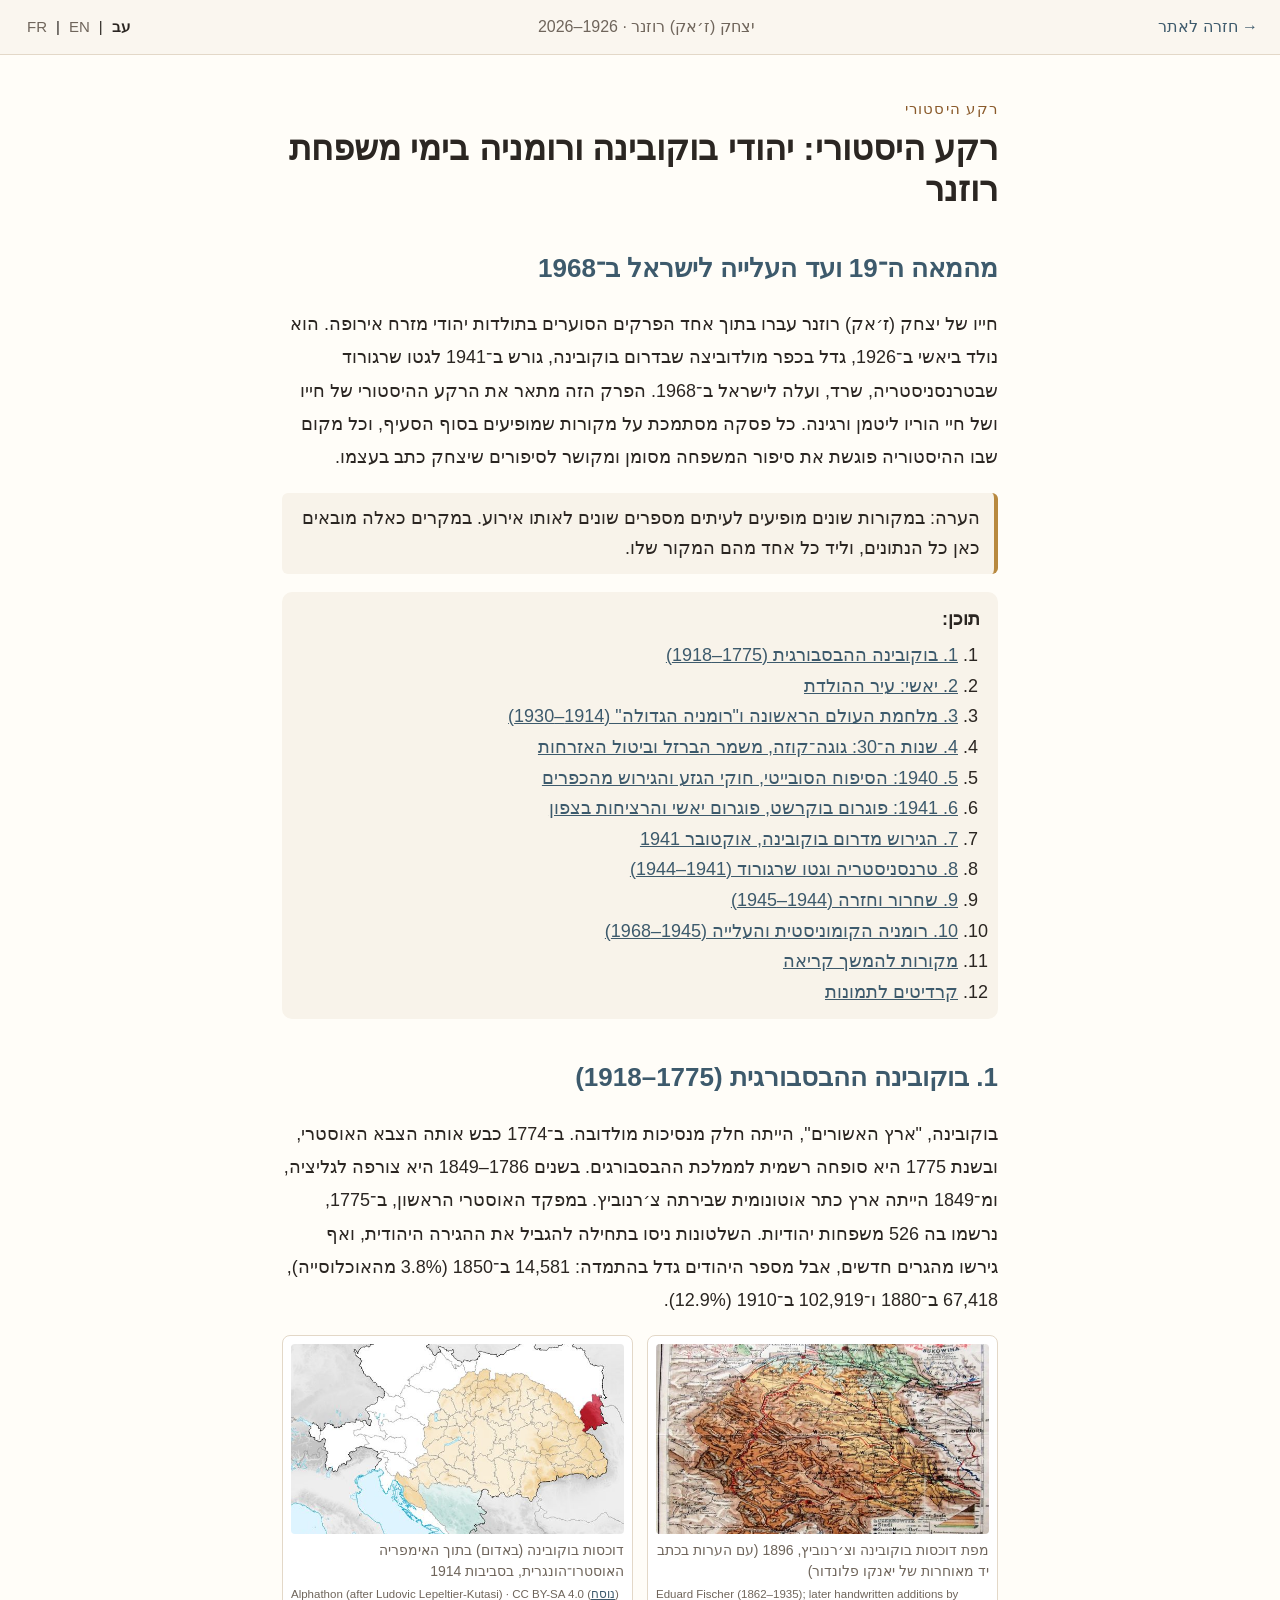
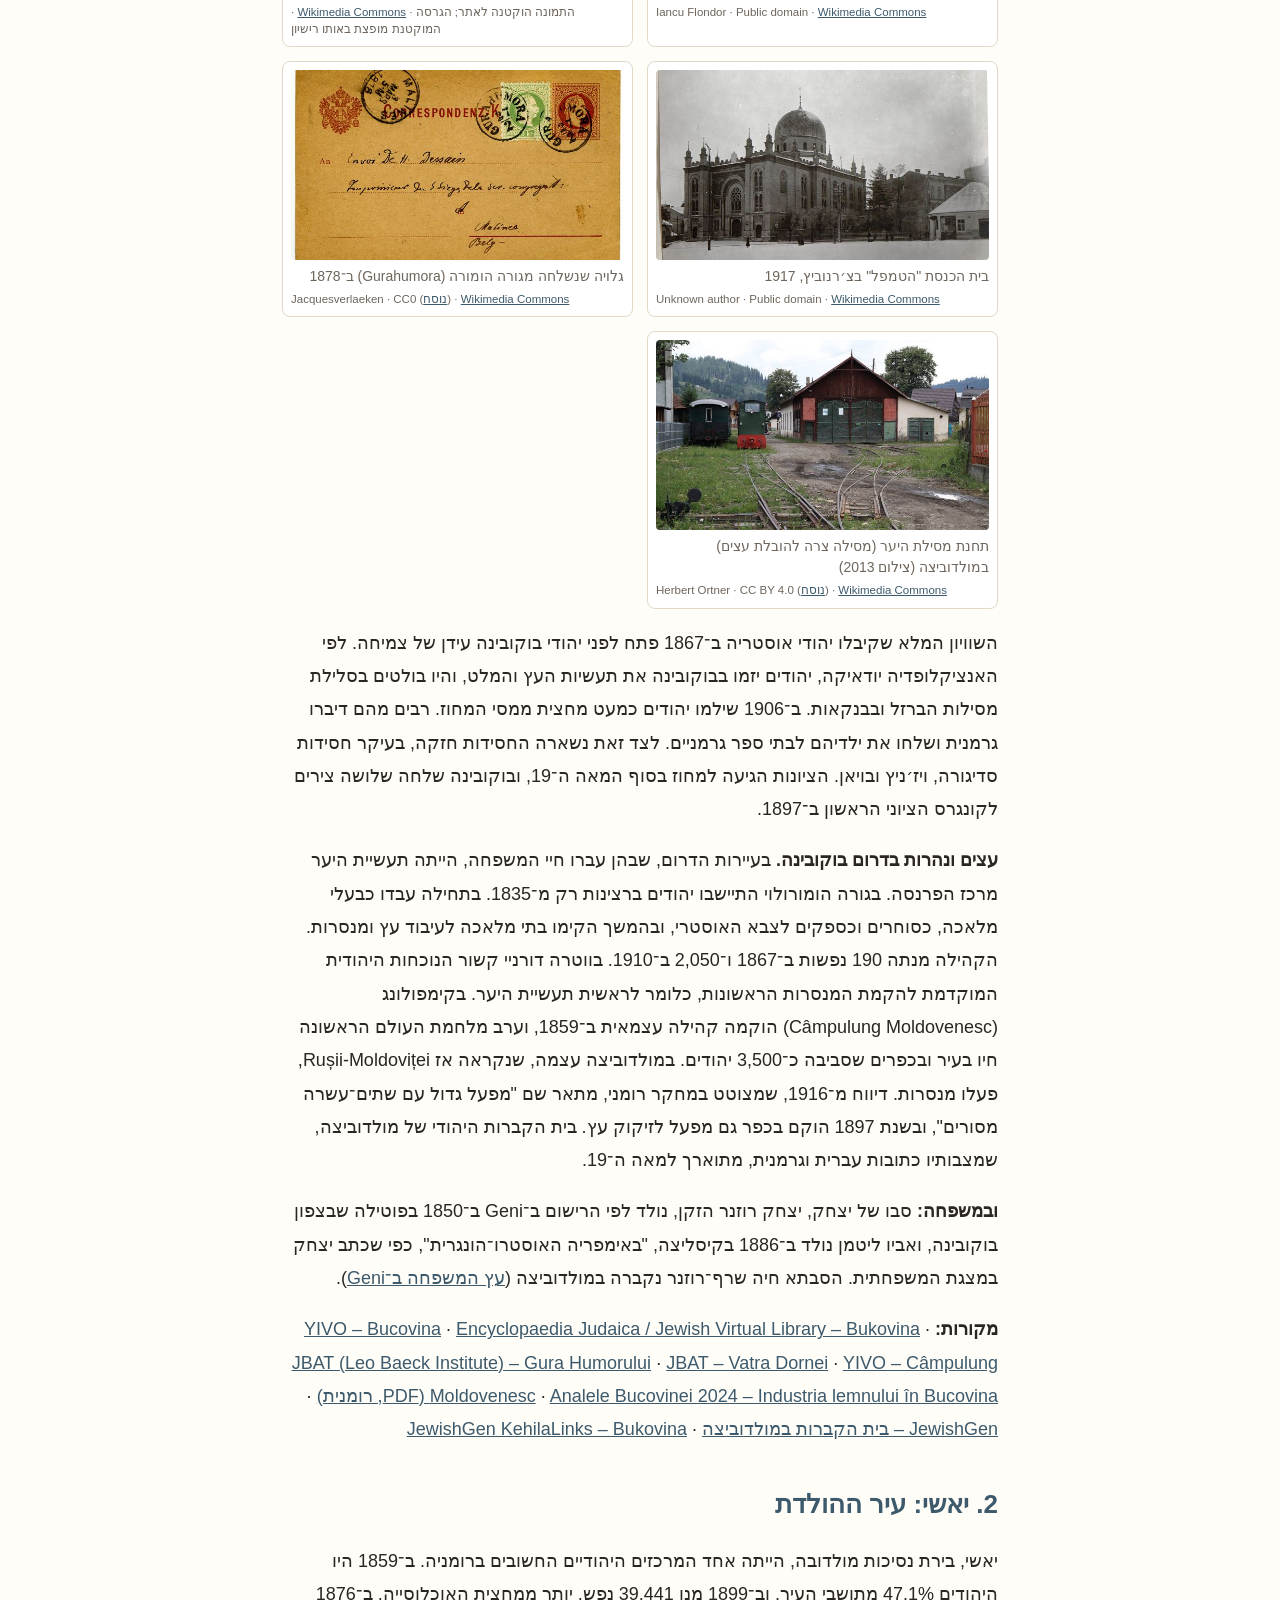
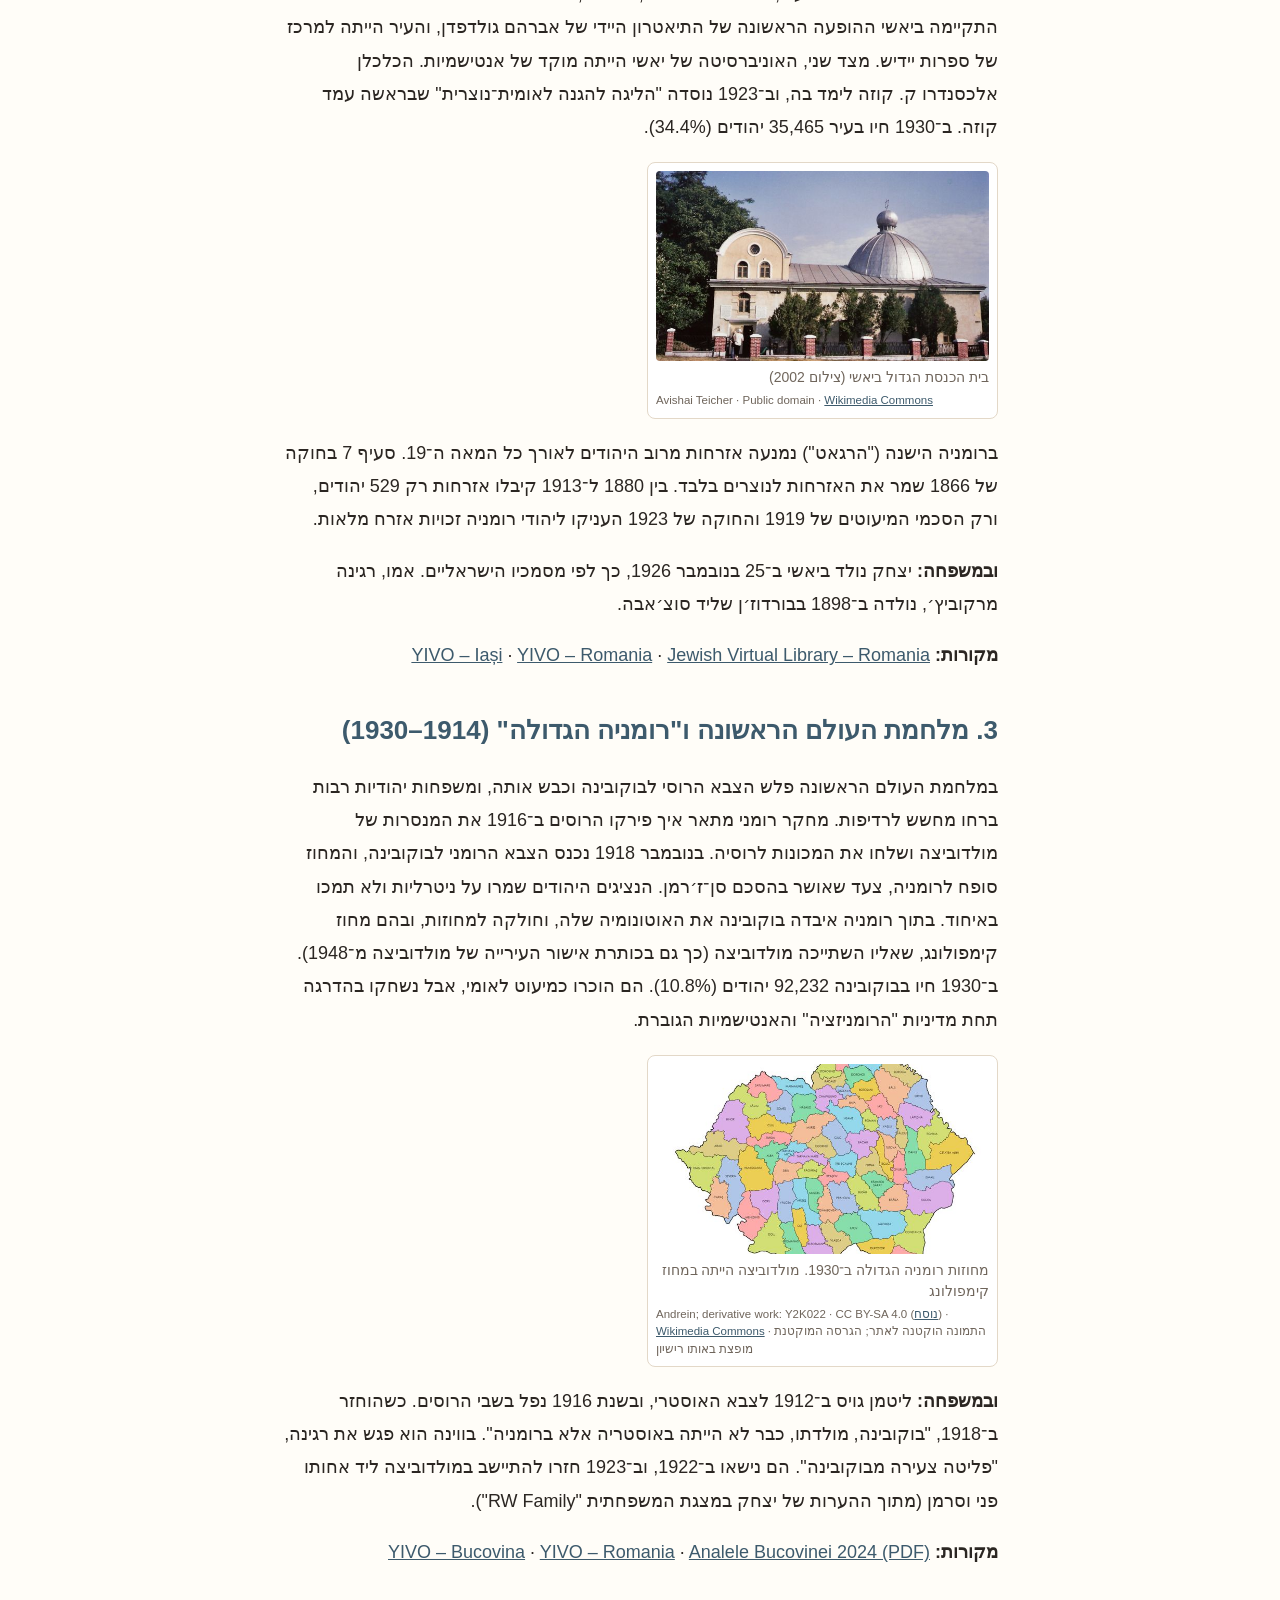
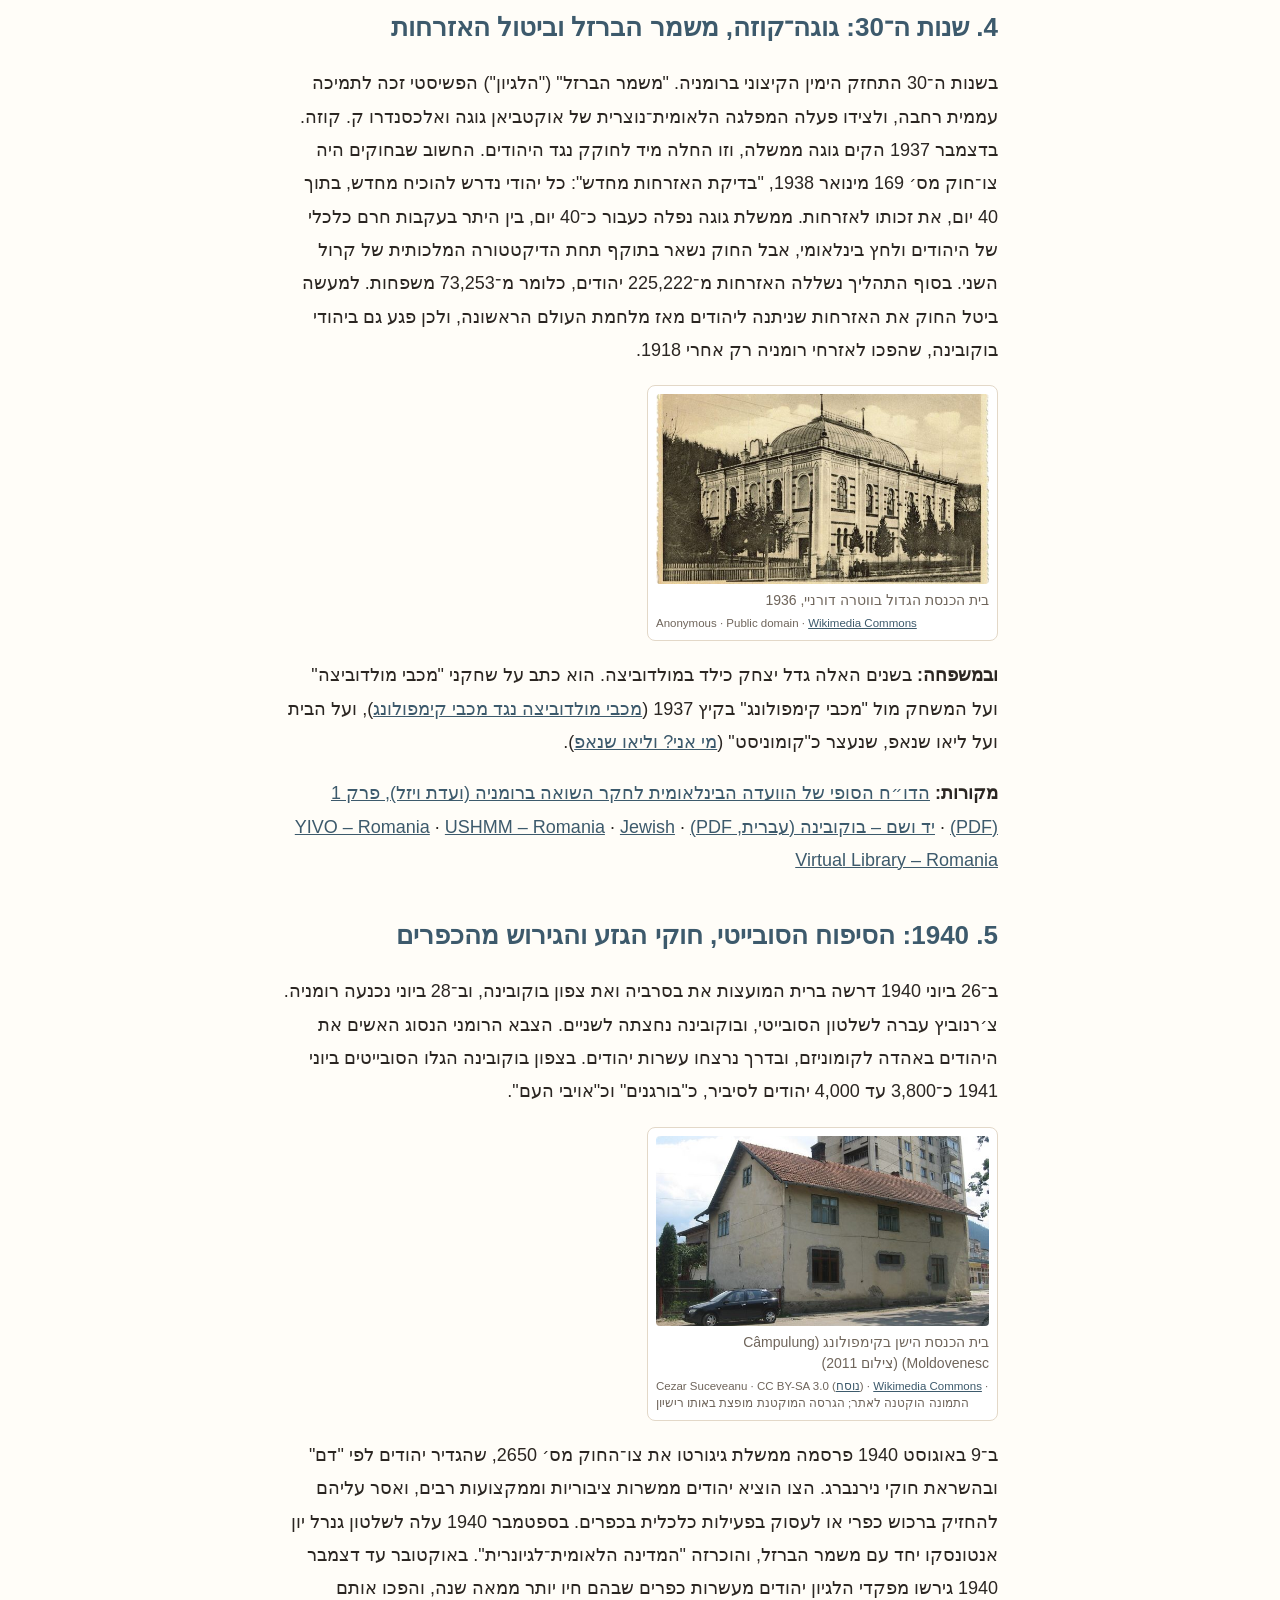
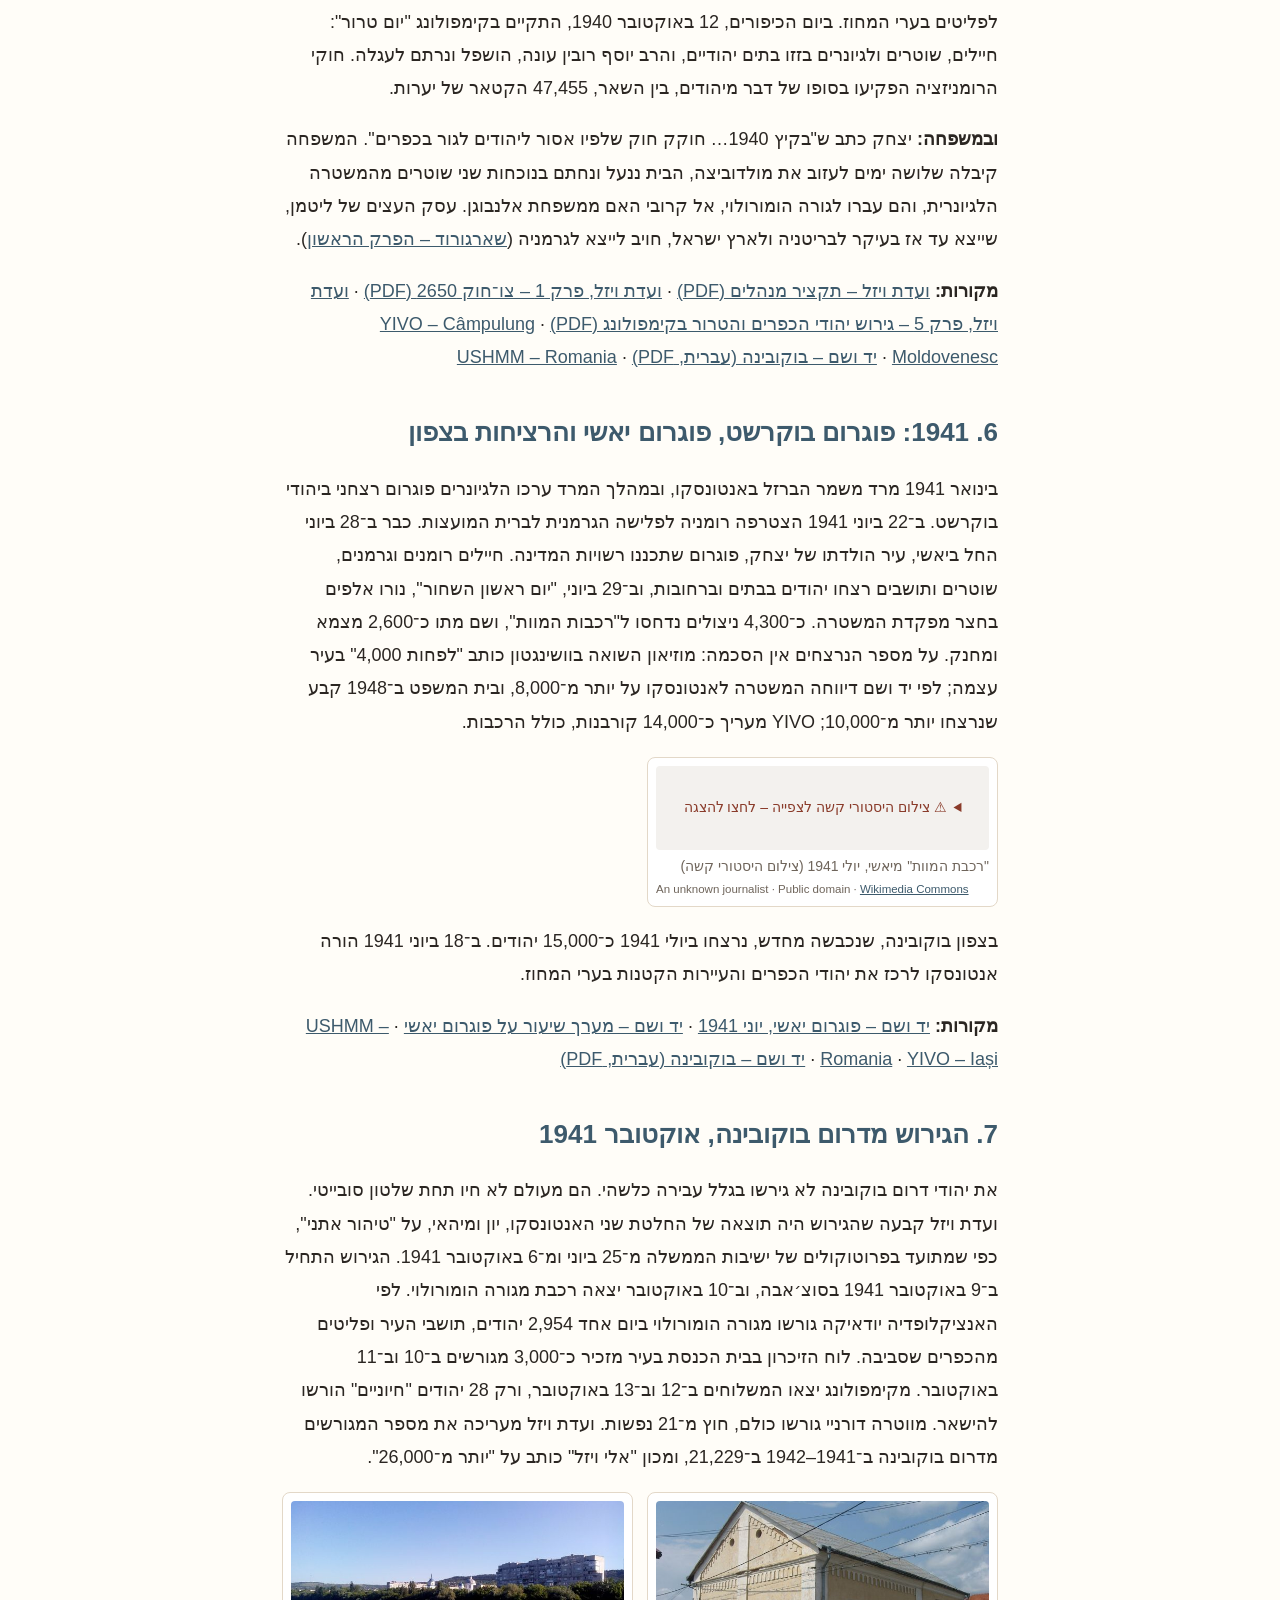
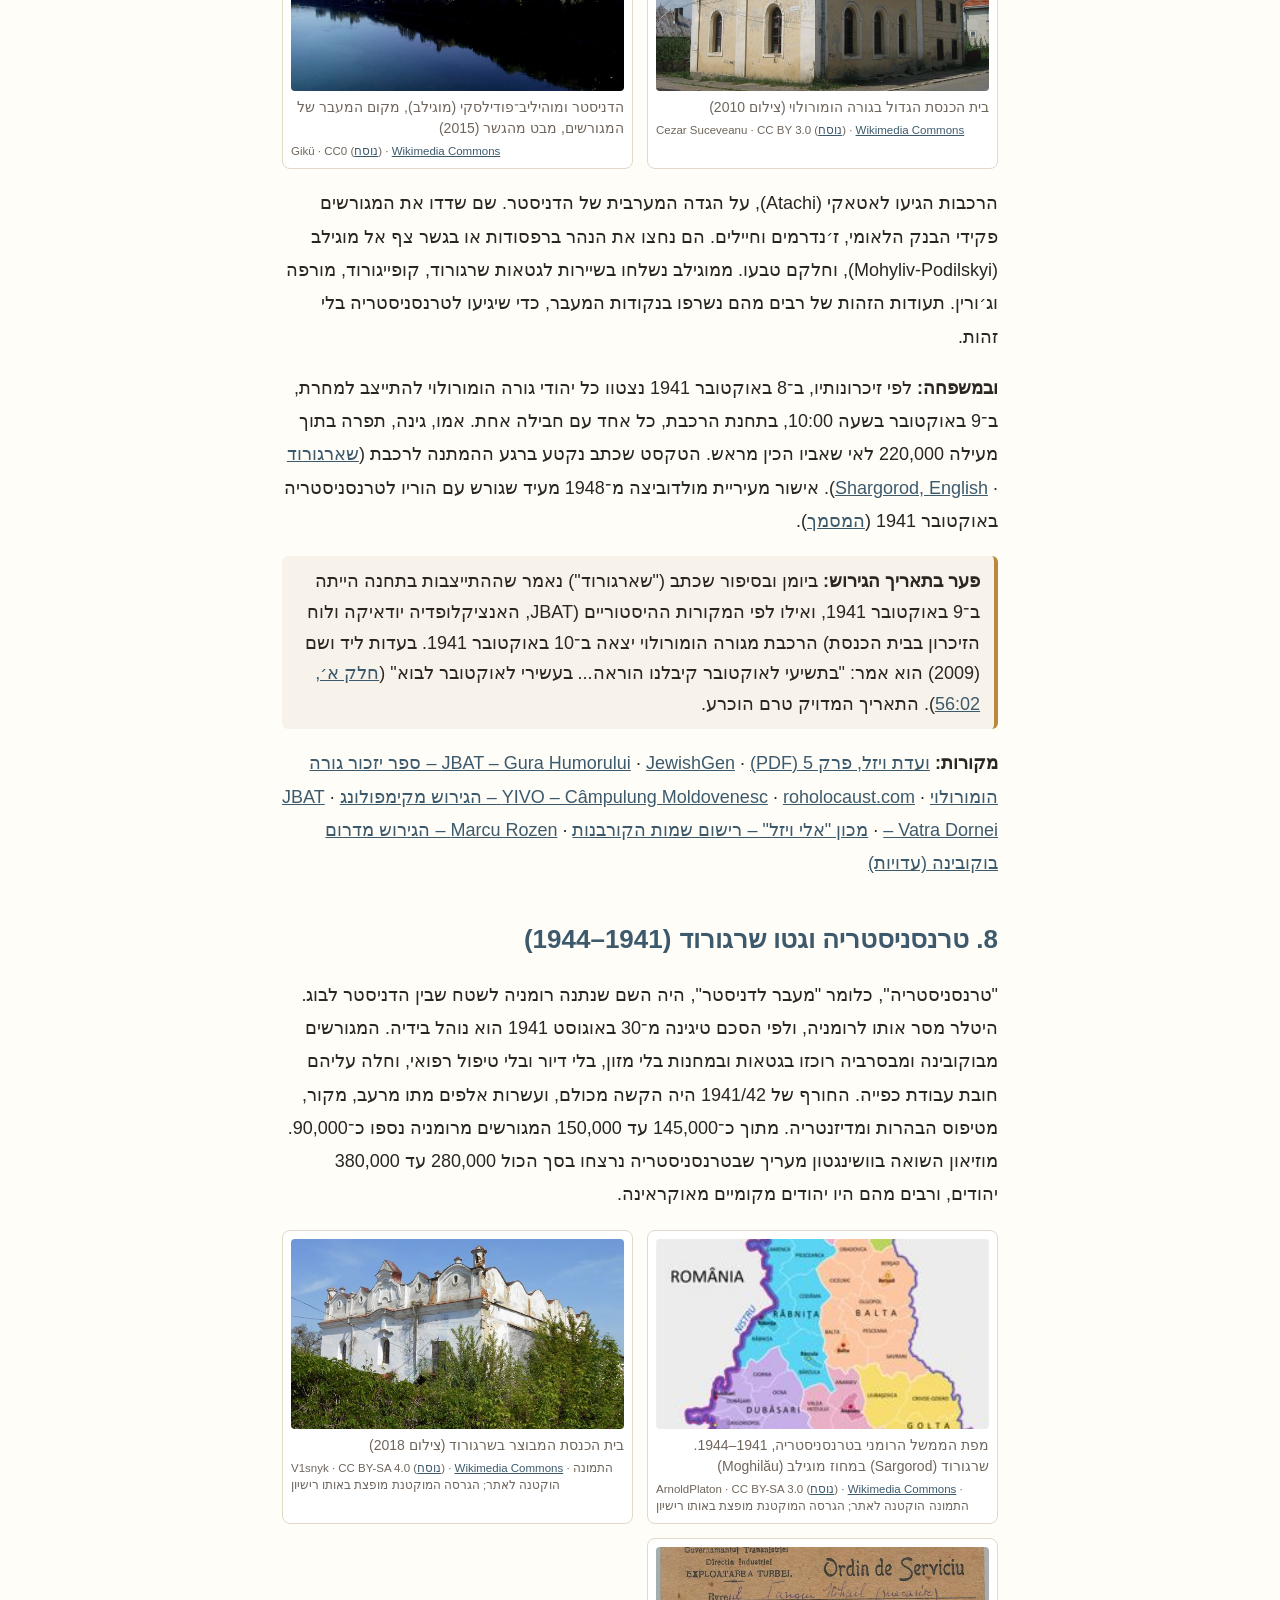
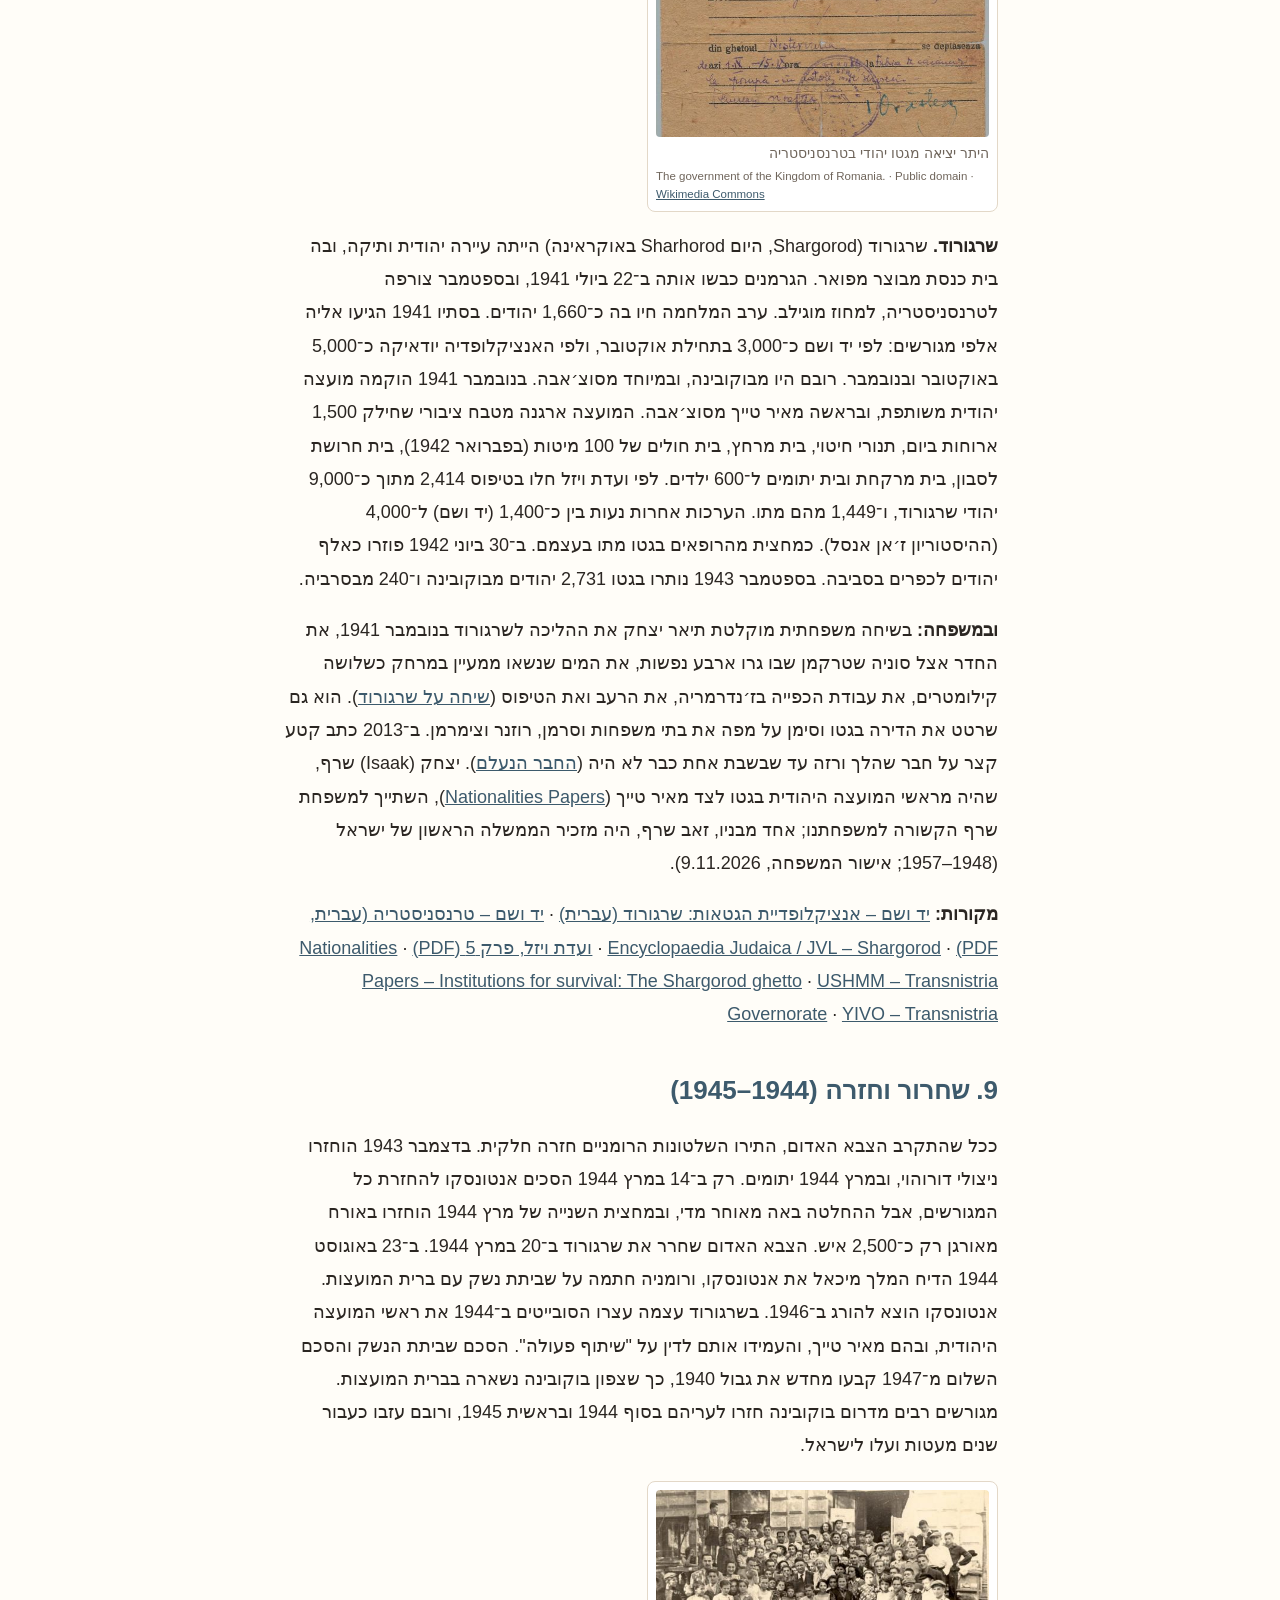
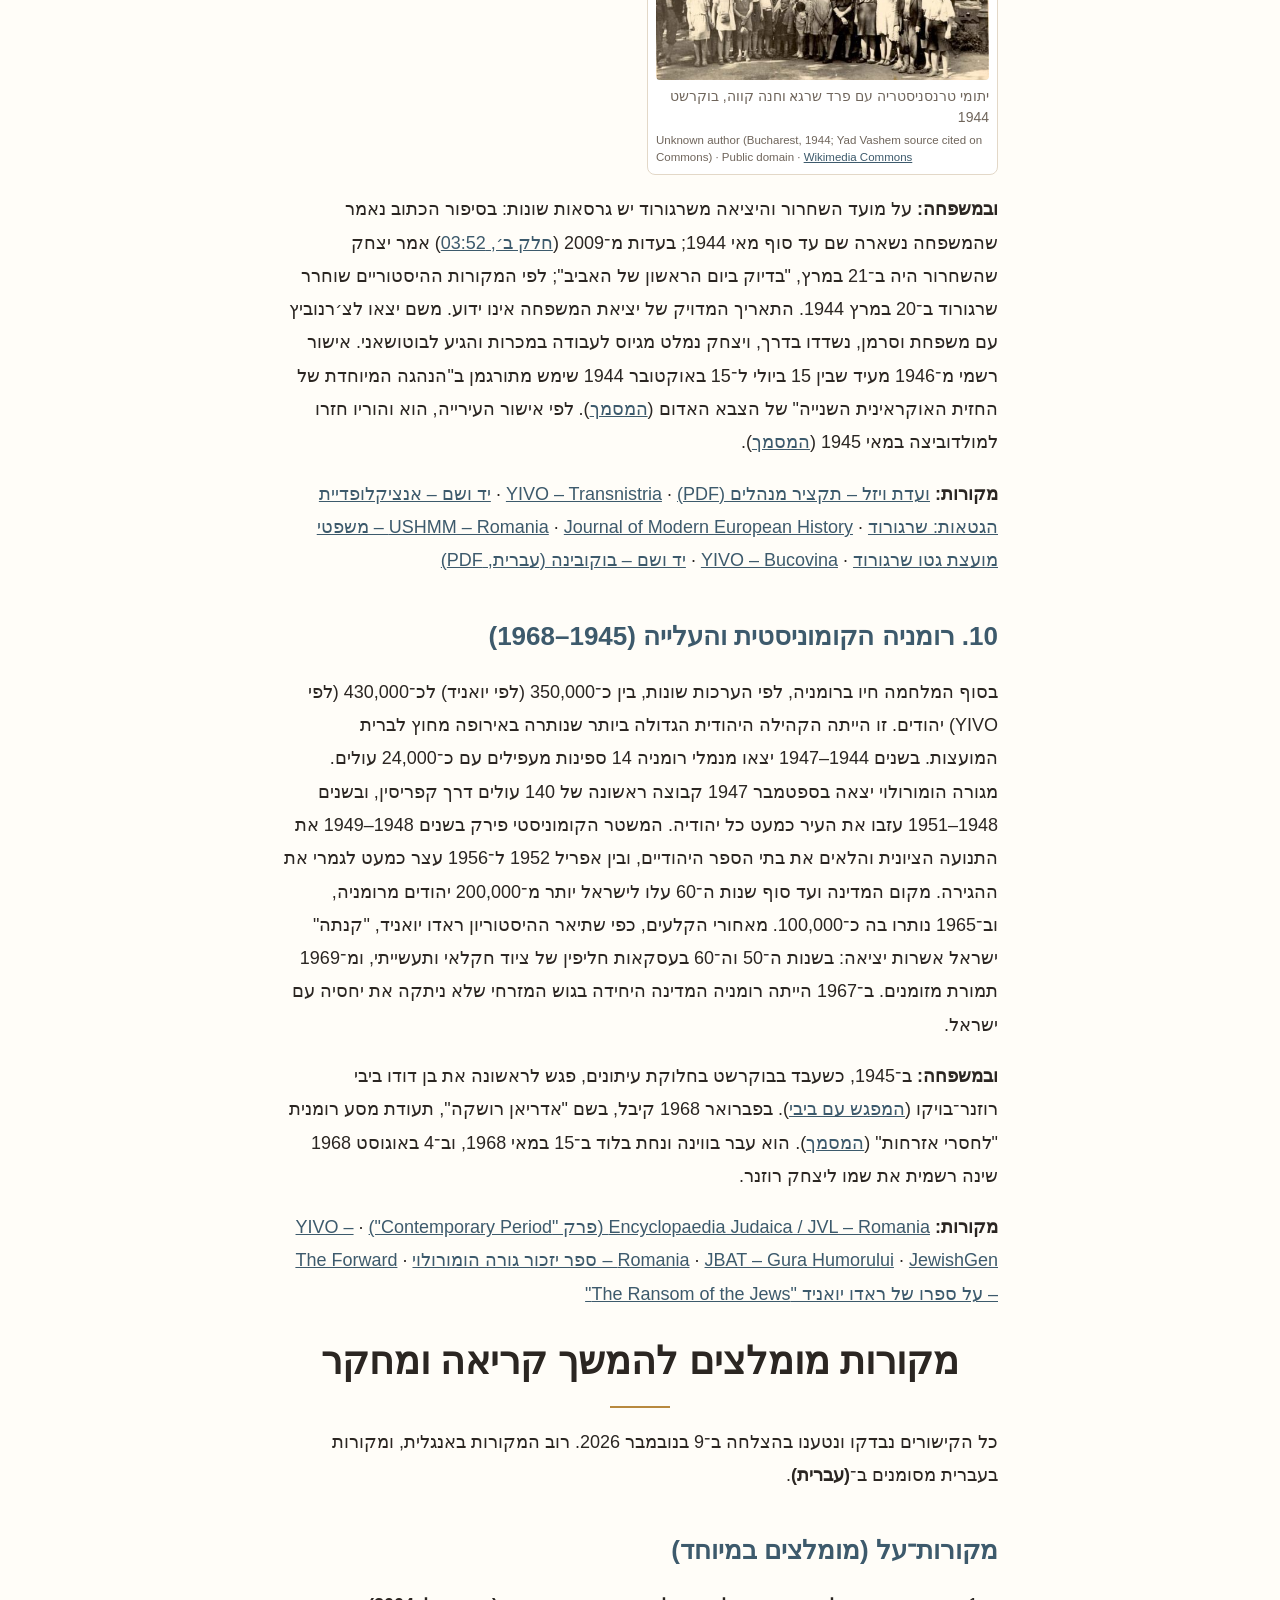
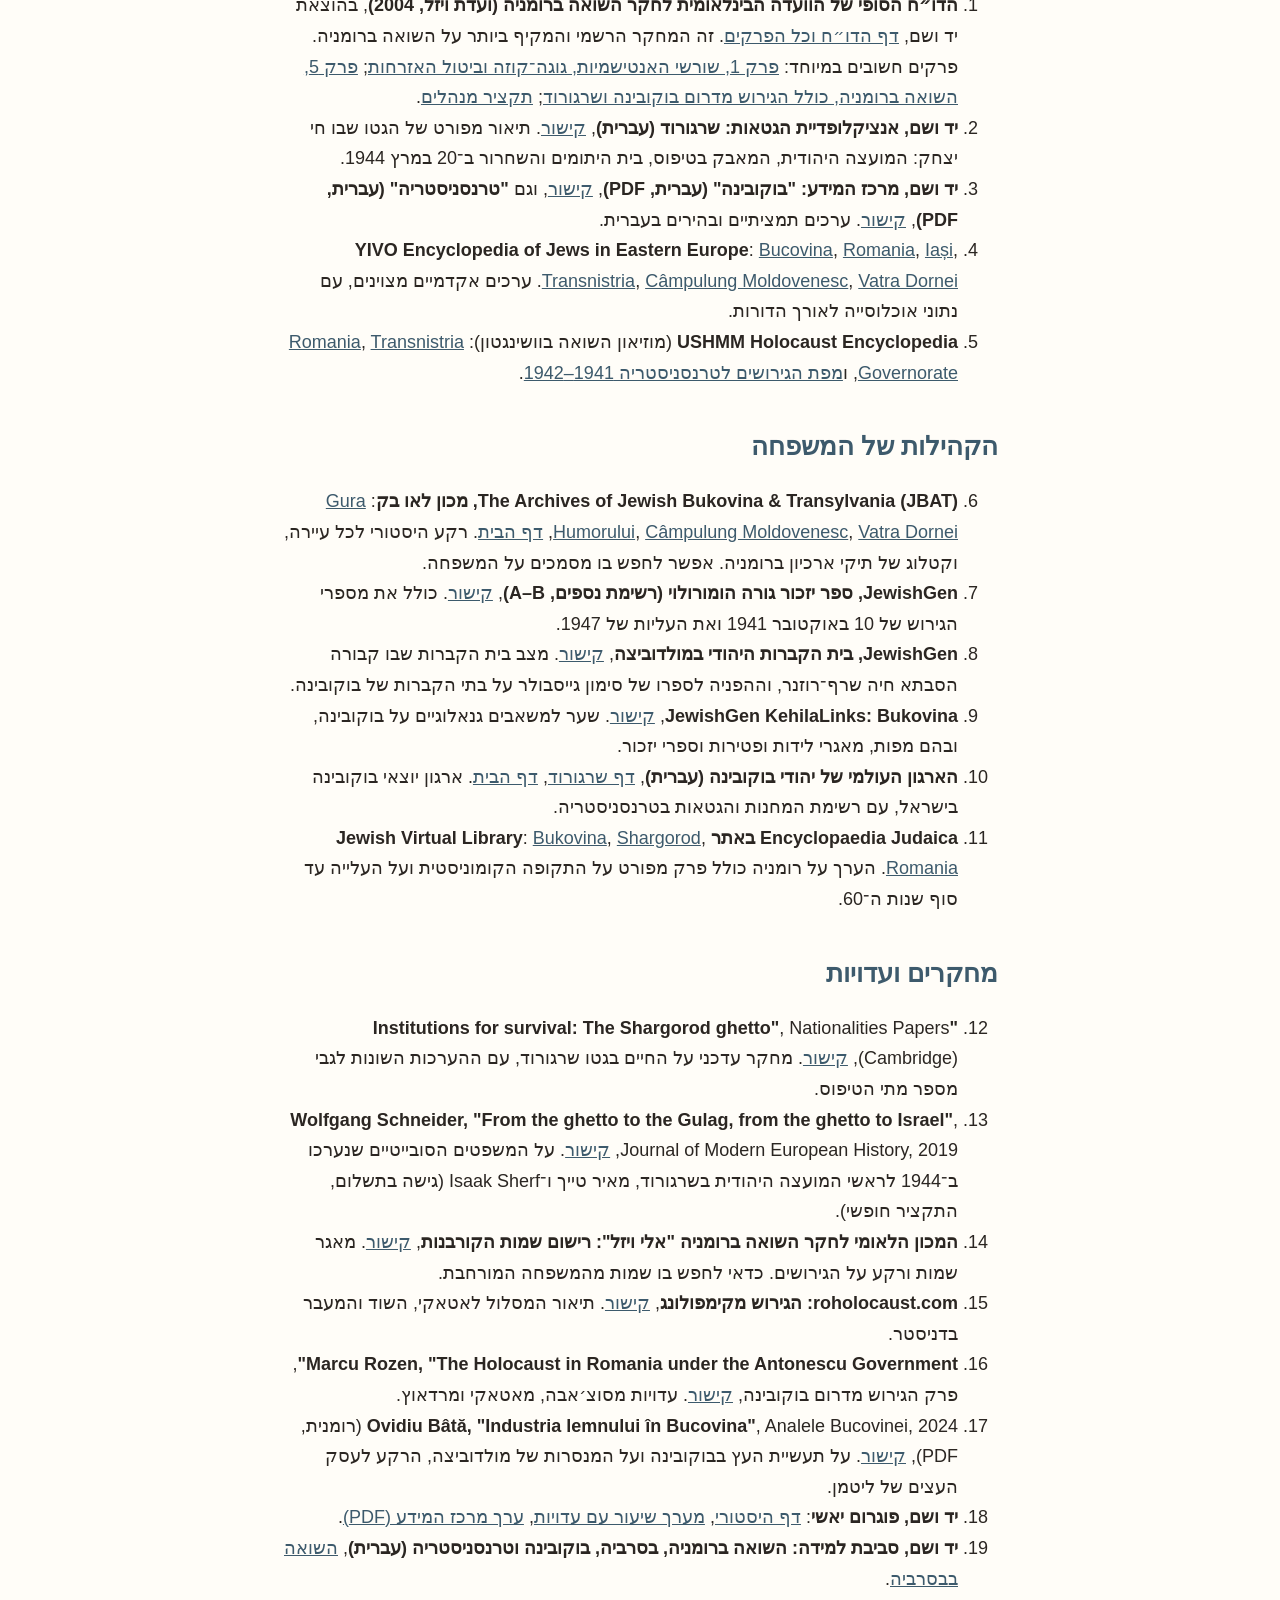
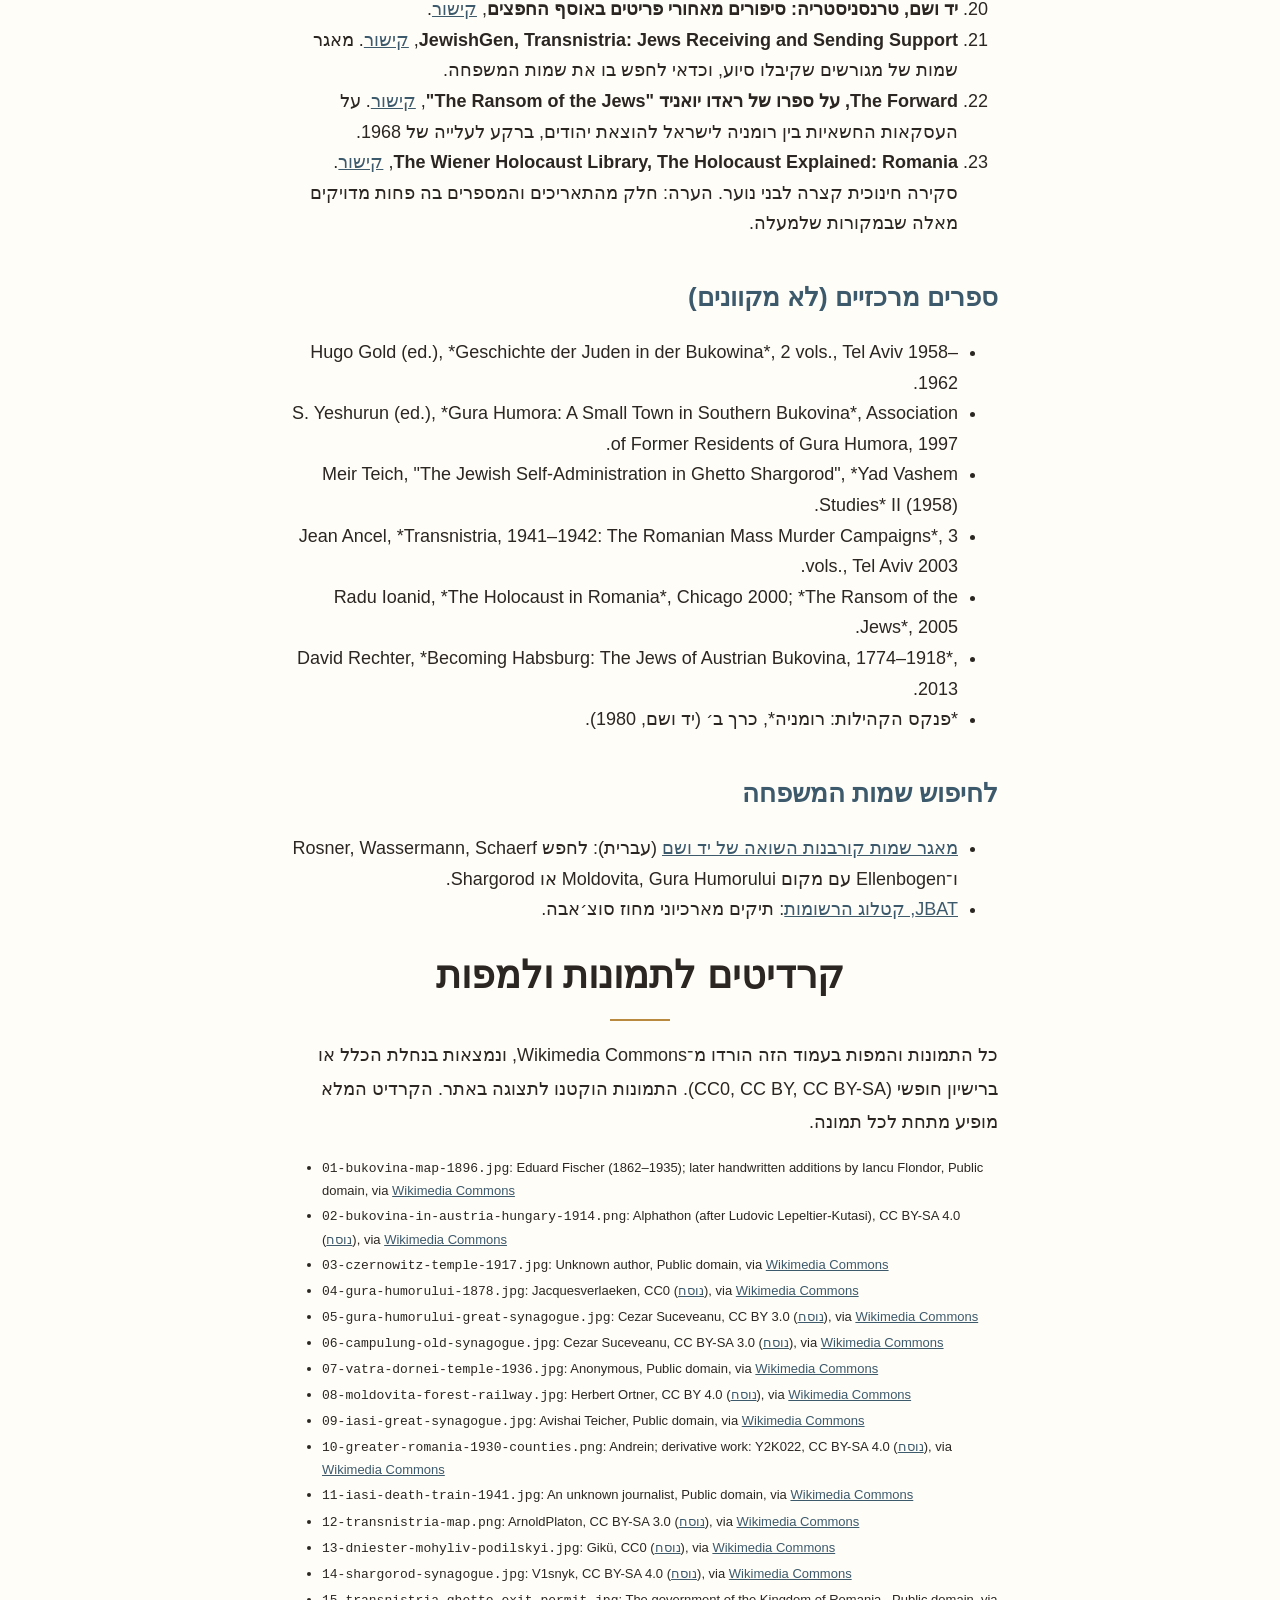
==== commit 016e52a8: "Apply Eylon’s name spellings: Godnau, Hermann, Sali/סאלי, and Fani. Hebrew keeps גודנאו, הרמן and פנ" ====
--- a/history.html
+++ b/history.html
@@ -35,7 +35,7 @@
 <p data-i18n-html="history.b27"><strong>מקורות:</strong> <a href="https://encyclopedia.yivo.org/article/925" target="_blank" rel="noopener">YIVO – Iași</a> · <a href="https://encyclopedia.yivo.org/article/24" target="_blank" rel="noopener">YIVO – Romania</a> · <a href="https://www.jewishvirtuallibrary.org/romania-virtual-jewish-history-tour" target="_blank" rel="noopener">Jewish Virtual Library – Romania</a></p>
 </section><section class="hsec"><h3 data-i18n="history.h3.title" id="h3">3. מלחמת העולם הראשונה ו"רומניה הגדולה" (1914–1930)</h3>
 <p data-i18n-html="history.b28">במלחמת העולם הראשונה פלש הצבא הרוסי לבוקובינה וכבש אותה, ומשפחות יהודיות רבות ברחו מחשש לרדיפות. מחקר רומני מתאר איך פירקו הרוסים ב־1916 את המנסרות של מולדוביצה ושלחו את המכונות לרוסיה. בנובמבר 1918 נכנס הצבא הרומני לבוקובינה, והמחוז סופח לרומניה, צעד שאושר בהסכם סן־ז׳רמן. הנציגים היהודים שמרו על ניטרליות ולא תמכו באיחוד. בתוך רומניה איבדה בוקובינה את האוטונומיה שלה, וחולקה למחוזות, ובהם מחוז קימפולונג, שאליו השתייכה מולדוביצה (כך גם בכותרת אישור העירייה של מולדוביצה מ־1948). ב־1930 חיו בבוקובינה 92,232 יהודים (10.8%). הם הוכרו כמיעוט לאומי, אבל נשחקו בהדרגה תחת מדיניות "הרומניזציה" והאנטישמיות הגוברת.</p><div class="hfigs"><figure class="hfig"><a href="img/hist/10-greater-romania-1930-counties.jpg" target="_blank"><img loading="lazy" src="img/hist/10-greater-romania-1930-counties-t.jpg" alt="מחוזות רומניה הגדולה ב־1930. מולדוביצה הייתה במחוז קימפולונג"></a><figcaption data-i18n-html="history.b29">מחוזות רומניה הגדולה ב־1930. מולדוביצה הייתה במחוז קימפולונג<span class="credit">Andrein; derivative work: Y2K022 · CC BY-SA 4.0 (<a href="https://creativecommons.org/licenses/by-sa/4.0" target="_blank" rel="noopener">נוסח</a>) · <a href="https://commons.wikimedia.org/wiki/File:Romania_1930_(Counties_Colored_Labeled).png" target="_blank" rel="noopener">Wikimedia Commons</a> · התמונה הוקטנה לאתר; הגרסה המוקטנת מופצת באותו רישיון</span></figcaption></figure></div>
-<p data-i18n-html="history.b30"><strong>ובמשפחה:</strong> ליטמן גויס ב־1912 לצבא האוסטרי, ובשנת 1916 נפל בשבי הרוסים. כשהוחזר ב־1918, "בוקובינה, מולדתו, כבר לא הייתה באוסטריה אלא ברומניה". בווינה הוא פגש את רגינה, "פליטה צעירה מבוקובינה". הם נישאו ב־1922, וב־1923 חזרו להתיישב במולדוביצה ליד אחותו פאני וסרמן (מתוך ההערות של יצחק במצגת המשפחתית "RW Family").</p>
+<p data-i18n-html="history.b30"><strong>ובמשפחה:</strong> ליטמן גויס ב־1912 לצבא האוסטרי, ובשנת 1916 נפל בשבי הרוסים. כשהוחזר ב־1918, "בוקובינה, מולדתו, כבר לא הייתה באוסטריה אלא ברומניה". בווינה הוא פגש את רגינה, "פליטה צעירה מבוקובינה". הם נישאו ב־1922, וב־1923 חזרו להתיישב במולדוביצה ליד אחותו פני וסרמן (מתוך ההערות של יצחק במצגת המשפחתית "RW Family").</p>
 <p data-i18n-html="history.b31"><strong>מקורות:</strong> <a href="https://encyclopedia.yivo.org/article.aspx/bucovina" target="_blank" rel="noopener">YIVO – Bucovina</a> · <a href="https://encyclopedia.yivo.org/article/24" target="_blank" rel="noopener">YIVO – Romania</a> · <a href="https://analelebucovinei.ro/02_2024/8Ovidiu_B%C3%A2t%C4%83_Bucovina_cultur%C4%83.pdf" target="_blank" rel="noopener">Analele Bucovinei 2024 (PDF)</a></p>
 </section><section class="hsec"><h3 data-i18n="history.h4.title" id="h4">4. שנות ה־30: גוגה־קוזה, משמר הברזל וביטול האזרחות</h3>
 <p data-i18n-html="history.b32">בשנות ה־30 התחזק הימין הקיצוני ברומניה. "משמר הברזל" ("הלגיון") הפשיסטי זכה לתמיכה עממית רחבה, ולצידו פעלה המפלגה הלאומית־נוצרית של אוקטביאן גוגה ואלכסנדרו ק. קוזה. בדצמבר 1937 הקים גוגה ממשלה, וזו החלה מיד לחוקק נגד היהודים. החשוב שבחוקים היה צו־חוק מס׳ 169 מינואר 1938, "בדיקת האזרחות מחדש": כל יהודי נדרש להוכיח מחדש, בתוך 40 יום, את זכותו לאזרחות. ממשלת גוגה נפלה כעבור כ־40 יום, בין היתר בעקבות חרם כלכלי של היהודים ולחץ בינלאומי, אבל החוק נשאר בתוקף תחת הדיקטטורה המלכותית של קרול השני. בסוף התהליך נשללה האזרחות מ־225,222 יהודים, כלומר מ־73,253 משפחות. למעשה ביטל החוק את האזרחות שניתנה ליהודים מאז מלחמת העולם הראשונה, ולכן פגע גם ביהודי בוקובינה, שהפכו לאזרחי רומניה רק אחרי 1918.</p><div class="hfigs"><figure class="hfig"><a href="img/hist/07-vatra-dornei-temple-1936.jpg" target="_blank"><img loading="lazy" src="img/hist/07-vatra-dornei-temple-1936-t.jpg" alt="בית הכנסת הגדול בווטרה דורניי, 1936"></a><figcaption data-i18n-html="history.b33">בית הכנסת הגדול בווטרה דורניי, 1936<span class="credit">Anonymous · Public domain · <a href="https://commons.wikimedia.org/wiki/File:Vatra-Dornei._Templul_evresc.jpg" target="_blank" rel="noopener">Wikimedia Commons</a></span></figcaption></figure></div>
--- a/css/style.css
+++ b/css/style.css
@@ -16,6 +16,7 @@
 .hero-inner{max-width:1100px;margin:0 auto;padding:64px 24px;display:flex;gap:56px;align-items:center}
 .hero-photo{margin:0;flex:0 0 300px}
 .hero-photo img{width:300px;height:380px;object-fit:cover;object-position:50% 25%;border-radius:160px 160px 12px 12px;box-shadow:0 18px 40px rgba(60,40,20,.25);border:6px solid #fff}
+.subtitle{font-size:20px;color:var(--accent2);margin:0 0 14px}
 .eyebrow{color:var(--accent);letter-spacing:.08em;font-size:15px;margin:0 0 6px}
 .hero h1{font-size:clamp(38px,6vw,64px);margin:0;line-height:1.1}
 .latin{font-size:22px;color:var(--muted);margin:6px 0 18px;direction:ltr;text-align:right}
@@ -52,7 +53,7 @@
 .ev .note{background:#fff6e0;border-right:3px solid var(--gold);padding:6px 10px;font-size:15px;color:#6b5320;border-radius:4px}
 .srcs{display:flex;flex-wrap:wrap;gap:10px;margin-top:10px}
 .src-img{width:96px;cursor:pointer;border:0;padding:0;background:none;text-align:center;font:inherit}
-.src-img img{width:96px;height:72px;object-fit:cover;border-radius:6px;border:1px solid var(--line)}
+.src-img img{width:96px;height:72px;object-fit:cover;object-position:50% 20%;border-radius:6px;border:1px solid var(--line)}
 .src-img span{display:block;font-size:12px;line-height:1.3;color:var(--muted);margin-top:3px}
 .src-link{display:inline-flex;align-items:center;gap:6px;font-size:15px;background:#f3ede3;border-radius:999px;padding:3px 12px;text-decoration:none;color:var(--accent2);align-self:flex-start}
 .src-label{font-size:13px;color:var(--muted);width:100%;margin-top:4px}
@@ -113,7 +114,7 @@
 .doc .meta{font-size:14px;color:var(--accent);margin-bottom:8px}
 .doc p{font-size:16px;margin:0 0 10px}
 .doc .pages{display:flex;gap:8px;flex-wrap:wrap}
-.doc .pages button{border:0;padding:0;background:none;cursor:pointer}
+.doc .pages button,.doc .pages a.doc-file{border:0;padding:0;background:none;cursor:pointer;display:inline-block;line-height:0}
 .doc .pages img{height:150px;width:auto;border:1px solid var(--line);border-radius:6px}
 /* gallery */
 .g-period{font-size:24px;font-weight:600;margin:30px 0 12px;color:var(--accent2)}
@@ -143,7 +144,7 @@
 .lb img{max-width:92vw;max-height:80vh;margin:0 auto;border-radius:4px}
 .lb figcaption{color:#eee;margin-top:10px;font-size:16px}
 .lb a{color:#d9c7a7;font-size:14px}
-.lb button{position:absolute;background:rgba(255,255,255,.12);color:#fff;border:0;font-size:36px;width:52px;height:52px;border-radius:50%;cursor:pointer}
+.lb > button{position:absolute;background:rgba(255,255,255,.12);color:#fff;border:0;font-size:36px;width:52px;height:52px;border-radius:50%;cursor:pointer}
 .lb-x{top:16px;left:16px}.lb-prev{right:16px;top:50%}.lb-next{left:16px;top:50%}
 /* story pages */
 .story-page{background:var(--paper)}
@@ -303,3 +304,86 @@
 
 .doc .ev-tr .btn{font-size:15px;padding:6px 14px;margin:2px 0}
 .doc{scroll-margin-top:80px}
+
+/* ---------- site search ---------- */
+.nav-search{margin-inline-start:auto;display:inline-flex;align-items:center;gap:6px;background:#fff;border:1px solid var(--line);border-radius:999px;padding:5px 14px;font:inherit;font-size:15px;color:var(--accent2);cursor:pointer;white-space:nowrap}
+.nav-search:hover{border-color:var(--gold);color:var(--accent)}
+.search-modal{position:fixed;inset:0;background:rgba(20,15,10,.45);z-index:90;display:flex;align-items:flex-start;justify-content:center;padding:6vh 16px 16px}
+.search-modal[hidden]{display:none}
+.search-box{background:#fffdf8;border-radius:16px;max-width:760px;width:100%;max-height:86vh;display:flex;flex-direction:column;padding:20px 22px 14px;position:relative;box-shadow:0 12px 40px rgba(0,0,0,.2)}
+.search-box h3{margin:0 0 10px;font-size:22px}
+.search-x{position:absolute;top:8px;inset-inline-end:12px;background:none;border:0;font-size:32px;line-height:1;cursor:pointer;color:var(--muted);padding:0 6px}
+.search-row input{width:100%;box-sizing:border-box;font:inherit;font-size:19px;padding:10px 14px;border:1.5px solid var(--line);border-radius:10px;background:#fff}
+.search-row input:focus{outline:none;border-color:var(--gold)}
+.search-chips{display:flex;flex-wrap:wrap;gap:6px;align-items:center;margin:10px 0 4px;font-size:14px}
+.search-chips button{background:#f3ede3;border:0;border-radius:999px;padding:3px 12px;font:inherit;font-size:14px;color:var(--accent2);cursor:pointer}
+.search-chips button:hover{background:#eadfcd}
+.search-out{overflow:auto;margin-top:6px;padding-bottom:6px}
+.search-count{font-size:14px;margin:6px 0}
+.sr-group h4{margin:14px 0 6px;font-size:16px;color:var(--accent)}
+.sr-list{display:flex;flex-direction:column;gap:6px}
+.sr{display:flex;gap:10px;align-items:flex-start;text-align:start;background:#fff;border:1px solid var(--line);border-radius:10px;padding:8px 12px;font:inherit;color:var(--ink);cursor:pointer;width:100%}
+.sr:hover,.sr:focus{border-color:var(--gold);outline:none}
+.sr img{width:72px;height:56px;object-fit:cover;border-radius:6px;border:1px solid var(--line);flex:none}
+.sr-txt{display:flex;flex-direction:column;min-width:0}
+.sr-title{font-weight:600;font-size:16px;line-height:1.35}
+.sr-sub{font-size:13px;color:var(--accent)}
+.sr-body{font-size:14px;color:var(--muted);line-height:1.45}
+.sr mark{background:#f7e2a8;color:inherit;border-radius:3px;padding:0 1px}
+.sr-photo .sr-list{flex-direction:row;flex-wrap:wrap}
+.sr-photo .sr{flex-direction:column;width:150px;padding:6px}
+.sr-photo .sr img{width:136px;height:100px}
+.sr-photo .sr-title{font-size:13px;font-weight:400}
+.sr.extra{display:none}.sr-list.all .sr.extra{display:flex}
+.search-more{align-self:flex-start;background:none;border:0;color:var(--accent2);font:inherit;font-size:14px;cursor:pointer;text-decoration:underline}
+.search-flash{animation:searchFlash 2.4s ease-out}
+@keyframes searchFlash{0%,40%{box-shadow:0 0 0 4px rgba(184,137,63,.75)}100%{box-shadow:0 0 0 0 rgba(184,137,63,0)}}
+@media (max-width:820px){
+  .nav-search{order:1;padding:5px 10px}.nav-search span{display:none}
+  .nav-toggle{order:2;margin-inline-start:6px}.nav-links{order:3}
+  .search-modal{padding:0}
+  .search-box{max-width:none;max-height:none;height:100%;border-radius:0;padding:16px 14px 10px}
+}
+
+/* ---------- hero background: faded mosaic of photos of Jacques (option A) ---------- */
+.hero{position:relative;overflow:hidden;isolation:isolate;background:#efe6d6}
+.hero-inner{position:relative;z-index:2}
+.hero-bg{position:absolute;inset:0;z-index:0;pointer-events:none;overflow:hidden;display:grid;grid-template-columns:repeat(auto-fill,minmax(150px,1fr));grid-auto-rows:170px;gap:3px;background:#efe6d6}
+.hero-bg img{display:block;width:100%;height:100%;object-fit:cover;object-position:50% 25%;filter:sepia(.75) grayscale(.35) contrast(.85) brightness(1.05);opacity:.55}
+.hero-veil{position:absolute;inset:0;z-index:1;pointer-events:none;background:linear-gradient(to left,rgba(246,239,226,.50) 0%,rgba(246,239,226,.78) 38%,rgba(246,239,226,.93) 60%,rgba(246,239,226,.93) 100%)}
+html[dir=ltr] .hero-veil{background:linear-gradient(to right,rgba(246,239,226,.50) 0%,rgba(246,239,226,.78) 38%,rgba(246,239,226,.93) 60%,rgba(246,239,226,.93) 100%)}
+@media (max-width:820px){
+  .hero-bg{grid-template-columns:repeat(3,1fr);grid-auto-rows:150px}
+  .hero-veil,html[dir=ltr] .hero-veil{background:linear-gradient(to bottom,rgba(246,239,226,.50) 0%,rgba(246,239,226,.68) 30%,rgba(246,239,226,.93) 52%,rgba(246,239,226,.95) 100%)}
+}
+
+/* ---------- hero portrait: background removed (cut-out), option B2 ----------
+   The original photo is cropped straight on its right and bottom; those edges sit exactly on the hero's
+   right/bottom edges (desktop) or the screen's right edge (mobile), so no fade touches the face.
+   Original kept at img/hero_orig.jpg (and img/hero.jpg for og:image / the tree). */
+.hero-photo img{border:0;border-radius:0;box-shadow:none;background:none;object-fit:contain;object-position:50% 100%;
+  filter:drop-shadow(-10px 6px 16px rgba(60,40,20,.28)) drop-shadow(-1px 1px 3px rgba(60,40,20,.15))}
+@media (min-width:821px){
+  .hero-inner{min-height:470px;position:static}
+  .hero-text{position:relative;z-index:3}
+  .hero-photo{flex:0 0 330px;align-self:stretch}
+  .hero-photo img{position:absolute;right:0;bottom:0;height:min(100%,520px);width:auto;max-width:none;z-index:2}
+  html[dir=ltr] .hero-inner{flex-direction:row-reverse}
+  html[dir=ltr] .hero-veil{background:linear-gradient(to left,rgba(246,239,226,.50) 0%,rgba(246,239,226,.78) 38%,rgba(246,239,226,.93) 60%,rgba(246,239,226,.93) 100%)}
+}
+@media (max-width:820px){
+  .hero-photo{align-self:flex-start;margin-right:-20px}
+  html[dir=ltr] .hero-photo{align-self:flex-end}
+  .hero-photo img{width:260px;height:355px;
+    -webkit-mask-image:linear-gradient(to bottom,#000 91%,transparent 100%);mask-image:linear-gradient(to bottom,#000 91%,transparent 100%)}
+}
+
+/* ---------- hero: mosaic equally visible on both sides; soft glow only behind the text block ---------- */
+.hero-veil,html[dir=ltr] .hero-veil{background:rgba(246,239,226,.42)}
+.hero-text{position:relative;z-index:3}
+.hero-text::before{content:"";position:absolute;inset:-70px -110px;z-index:-1;pointer-events:none;
+  background:radial-gradient(ellipse closest-side at 50% 50%,rgba(248,242,231,.94) 0%,rgba(248,242,231,.90) 68%,rgba(248,242,231,.6) 86%,rgba(248,242,231,0) 100%)}
+@media (max-width:820px){
+  .hero-veil,html[dir=ltr] .hero-veil{background:rgba(246,239,226,.42)}
+  .hero-text::before{inset:-50px -40px}
+}
